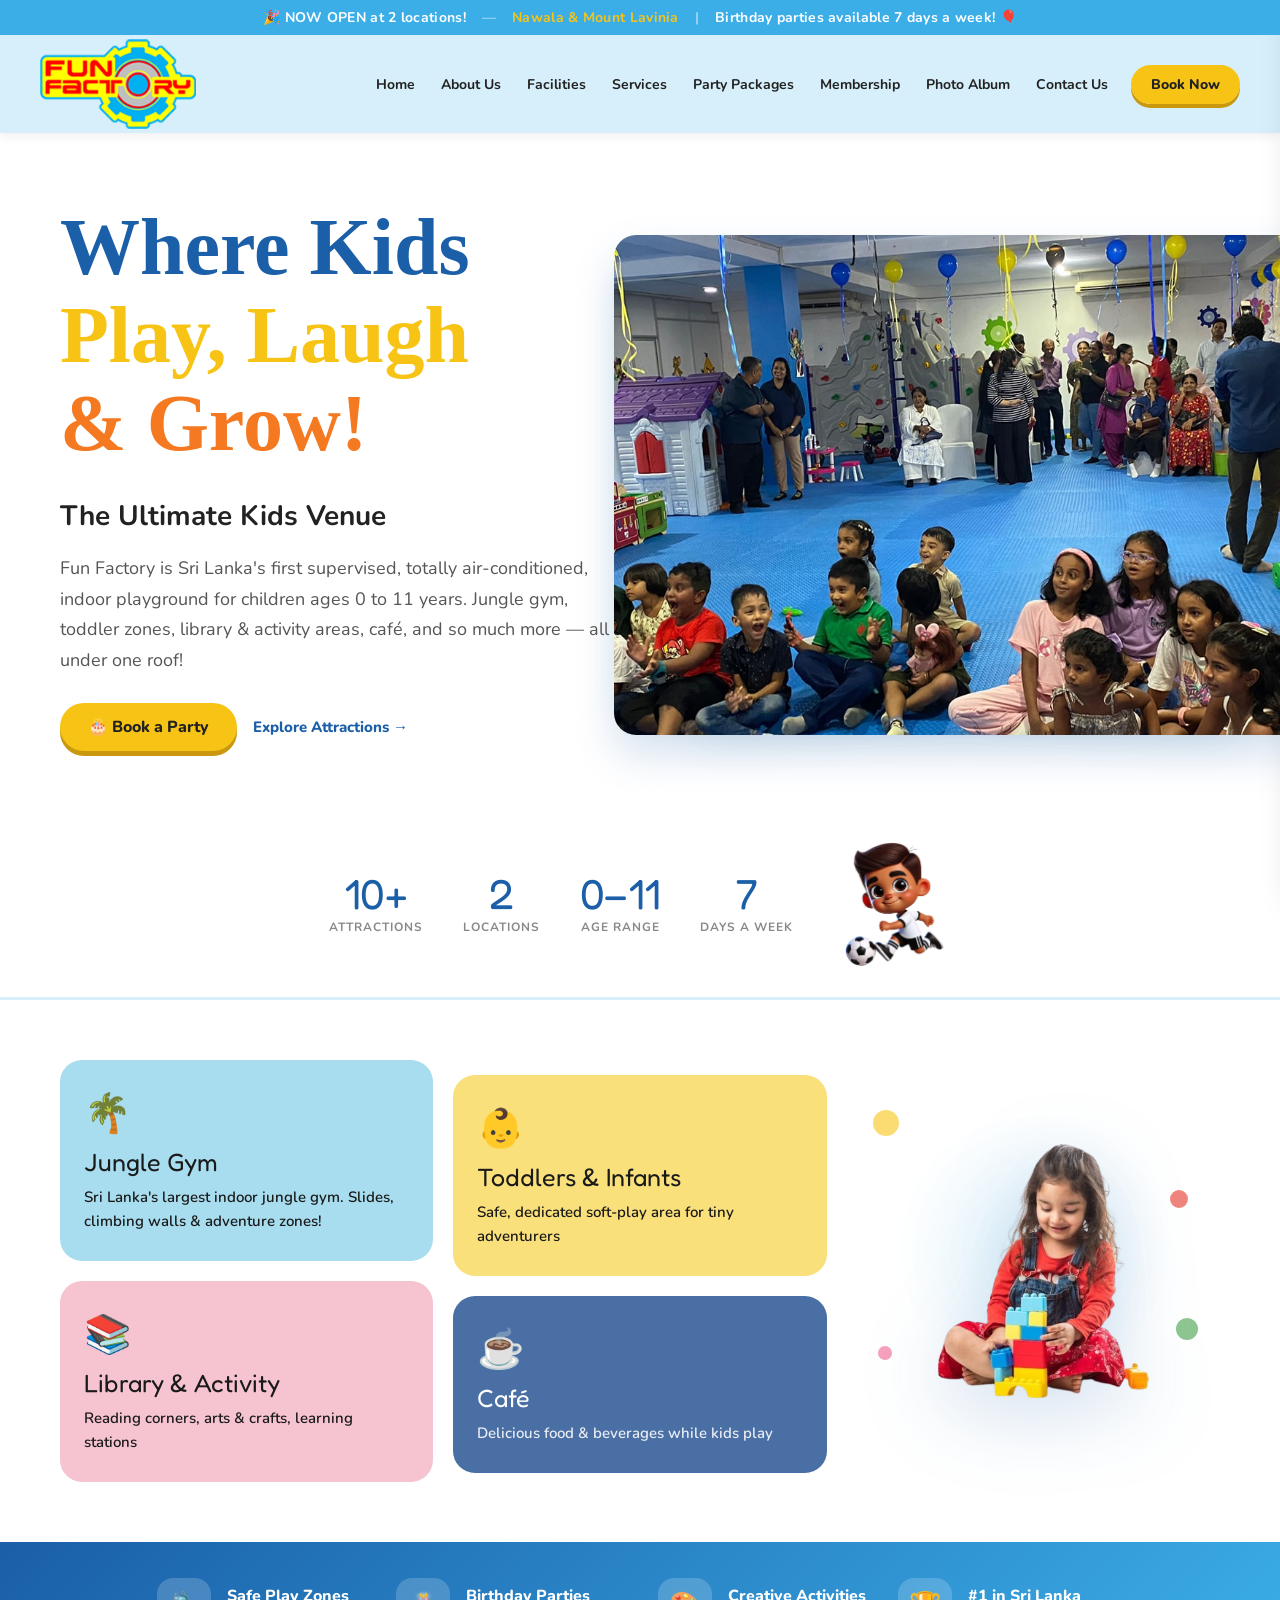
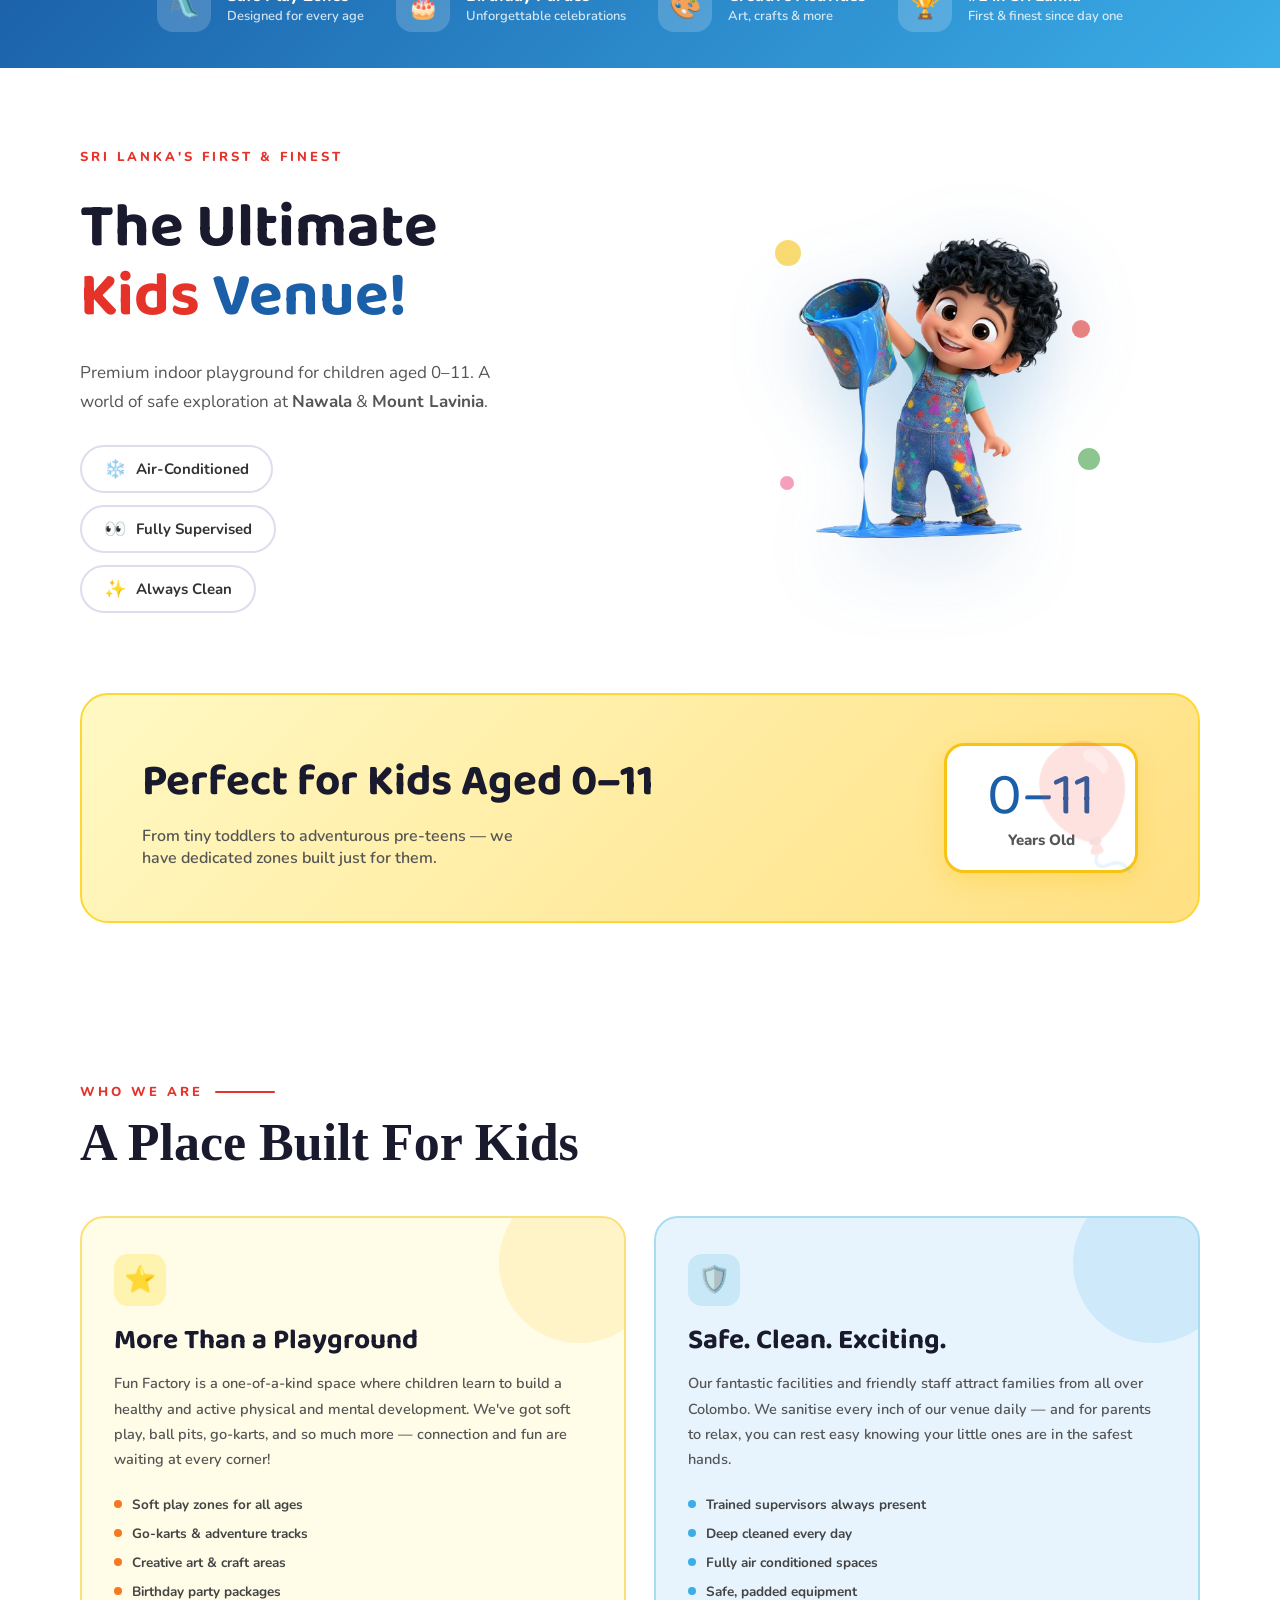
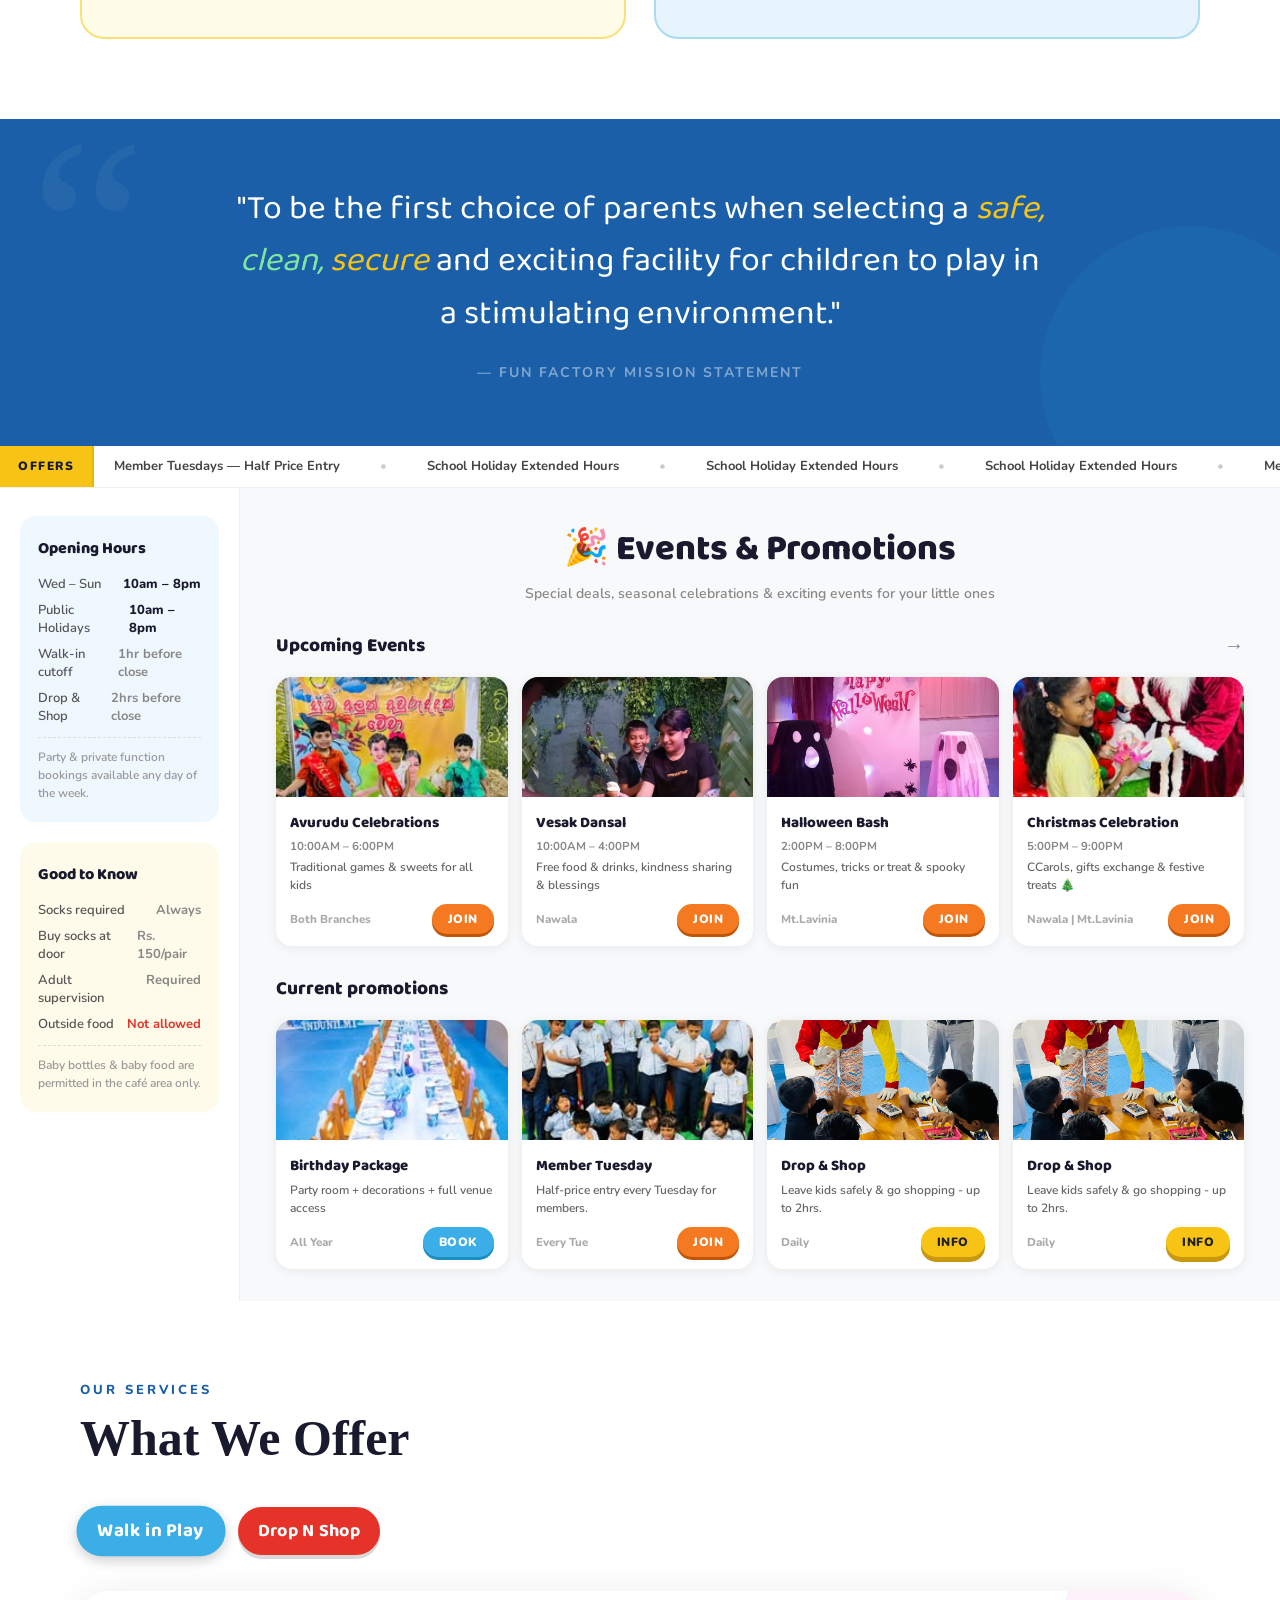
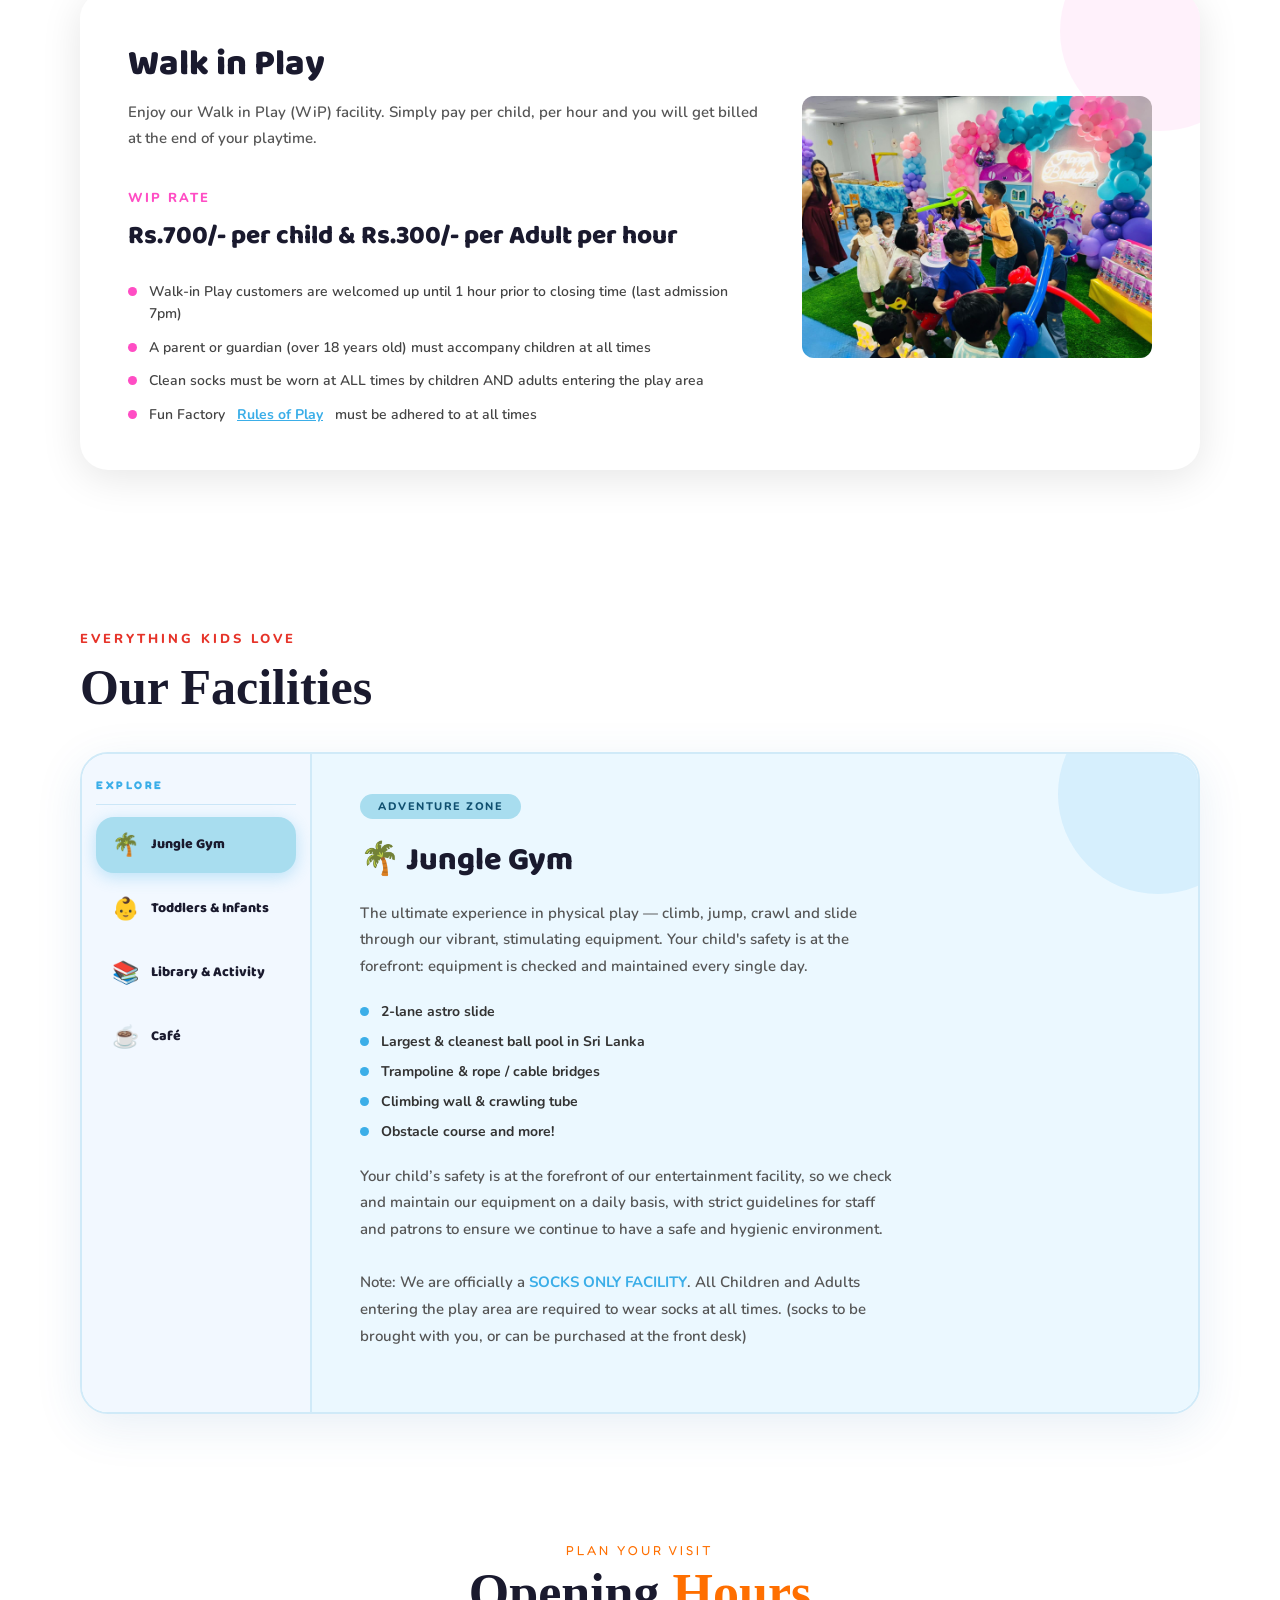
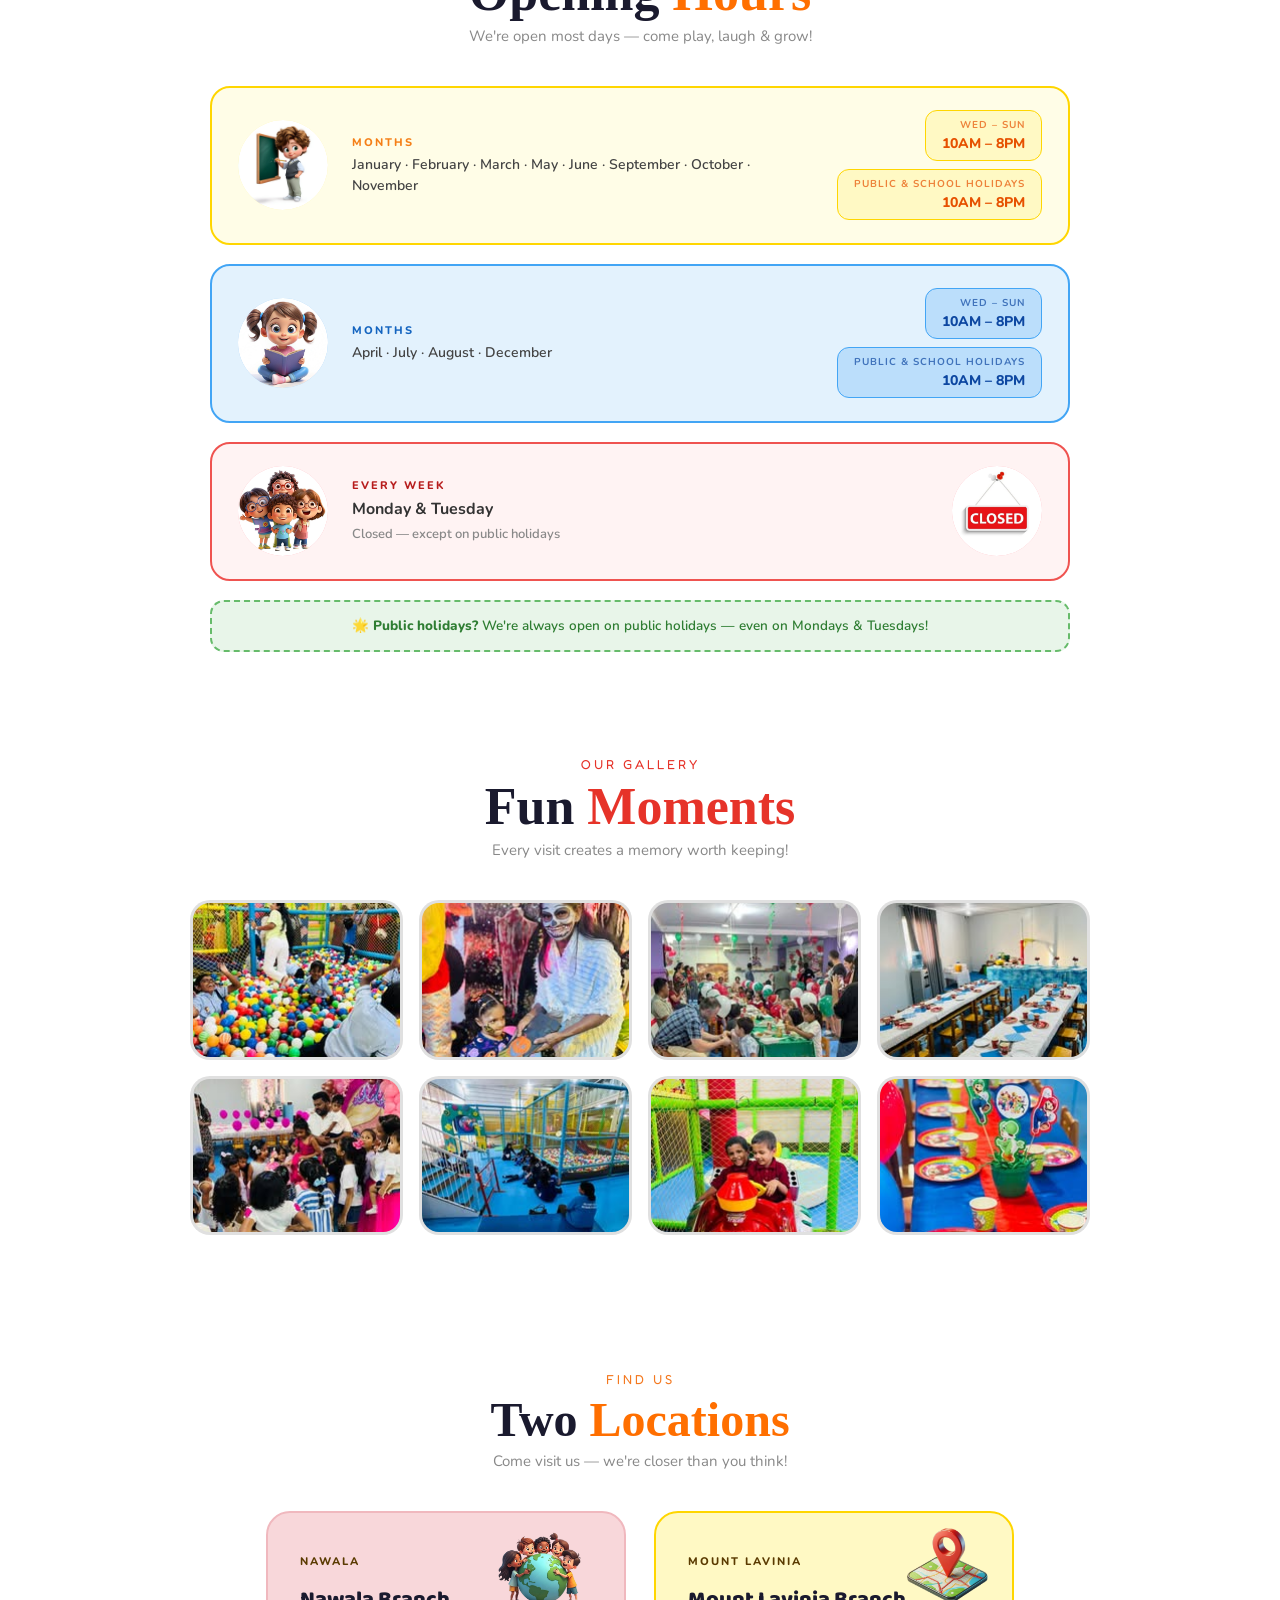
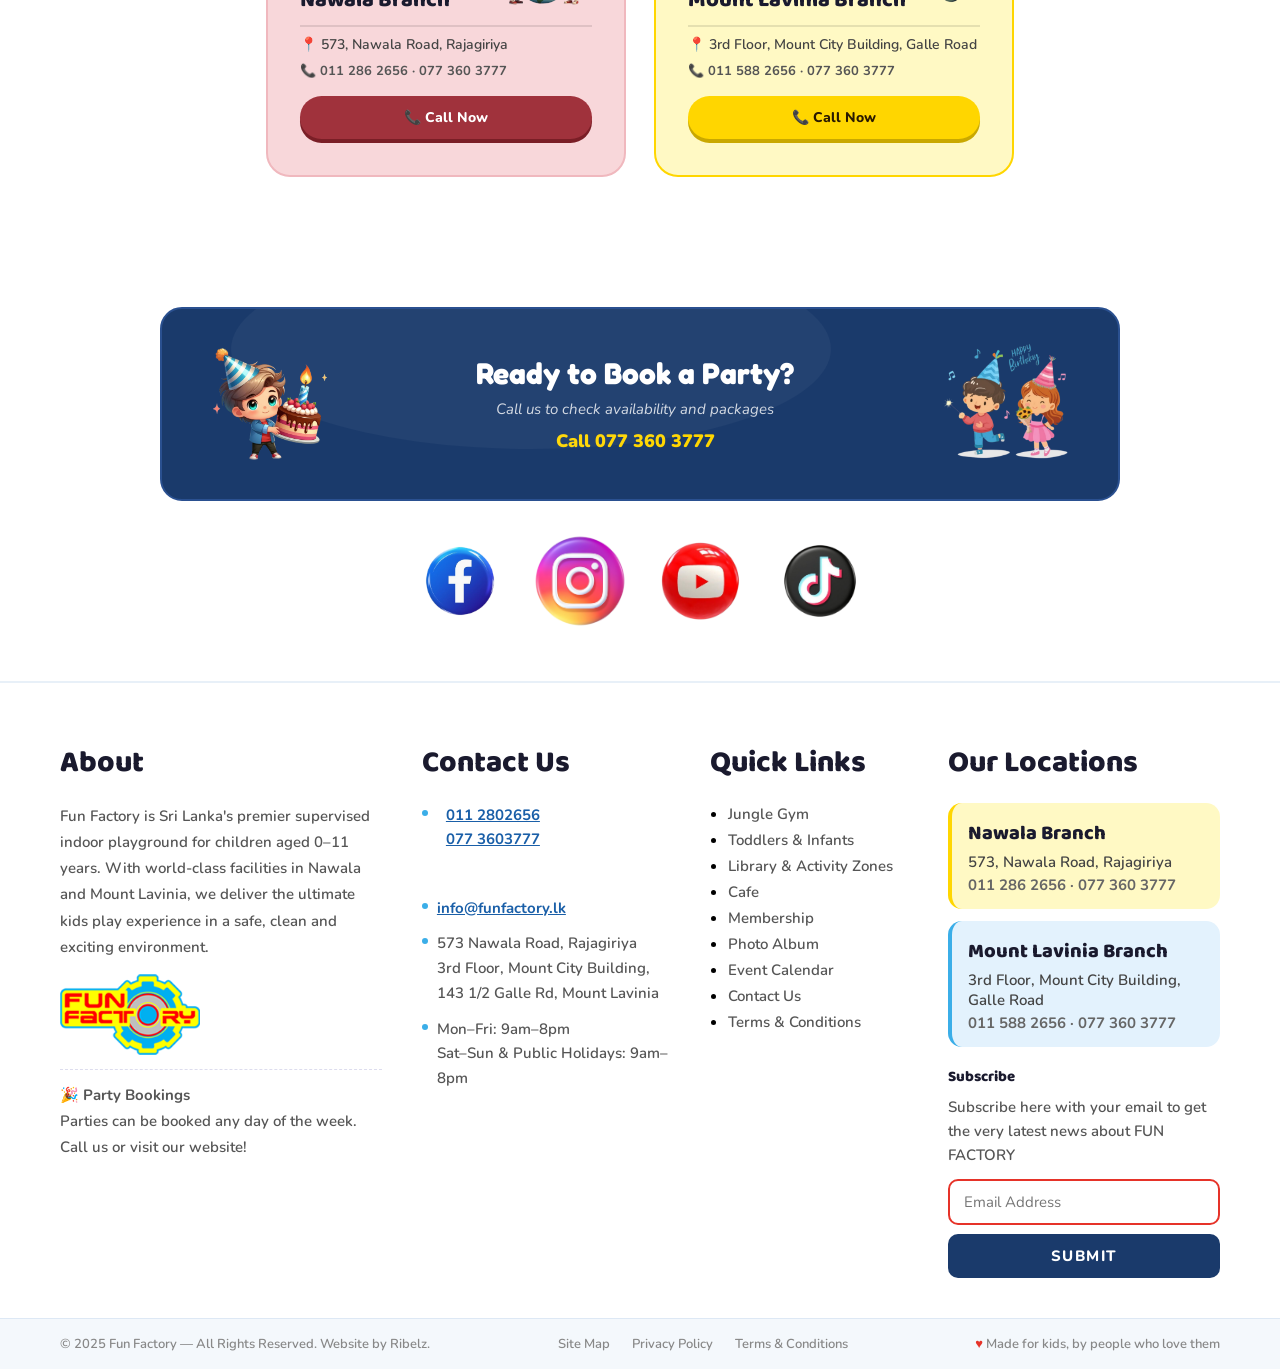
==== index.html @ 74e58751 "slider responsive bug fixed" ====
<!DOCTYPE html>
<html lang="en">
<head>
    <meta charset="UTF-8">
    <meta name="viewport" content="width=device-width, initial-scale=1.0">
    <title>Fun Factory - Where Kids Play, Laugh & Grow!</title>
    <link href="https://fonts.googleapis.com/css2?family=Fredoka+One&family=Nunito:wght@400;600;700;800&display=swap" rel="stylesheet">
    <link href="https://fonts.googleapis.com/css2?family=Cherry+Bomb&display=swap" rel="stylesheet">
    <link href="https://fonts.googleapis.com/css2?family=Baloo+2:wght@700;800&display=swap" rel="stylesheet">
    <style>
        * { margin: 0; padding: 0; box-sizing: border-box; }

        :root {
          --blue: #3BAEE8;
          --yellow: #F7C416;
          --orange: #F47920;
          --red: #E63329;
          --dark-blue: #1A5FA8;
          --light-blue-bg: #D6EFFA;
          --white: #ffffff;
          --text-dark: #222;
          --bubble1: rgba(100,181,246,0.25);
          --bubble2: rgba(252,228,236,0.35);
          --bubble3: rgba(255,241,118,0.25);
          --bubble4: rgba(165,214,167,0.25);
        }

        body {
          font-family: 'Nunito', sans-serif;
          background: var(--white);
          overflow-x: hidden;
        }

        /* ════ BUBBLES BG ════ */
        .bubbles-bg {
          position: fixed; inset: 0;
          pointer-events: none; z-index: 0; overflow: hidden;
        }
        .bubble {
          position: absolute; border-radius: 50%;
          animation: floatBubble linear infinite; opacity: 0;
        }
        .bubble:nth-child(1)  { width:220px;height:220px;top:5%;left:2%;    background:var(--bubble1);animation-duration:18s;animation-delay:0s;   }
        .bubble:nth-child(2)  { width:160px;height:160px;top:15%;right:8%;  background:var(--bubble2);animation-duration:22s;animation-delay:2s;   }
        .bubble:nth-child(3)  { width:280px;height:280px;top:55%;left:70%;  background:var(--bubble3);animation-duration:26s;animation-delay:4s;   }
        .bubble:nth-child(4)  { width:120px;height:120px;top:75%;left:10%;  background:var(--bubble4);animation-duration:20s;animation-delay:1s;   }
        .bubble:nth-child(5)  { width:190px;height:190px;top:40%;right:2%;  background:var(--bubble1);animation-duration:24s;animation-delay:3s;   }
        .bubble:nth-child(6)  { width:100px;height:100px;top:85%;right:25%; background:var(--bubble2);animation-duration:19s;animation-delay:5s;   }
        .bubble:nth-child(7)  { width:240px;height:240px;top:30%;left:38%;  background:var(--bubble3);animation-duration:30s;animation-delay:6s;   }
        .bubble:nth-child(8)  { width:180px;height:180px;top:60%;left:50%;  background:var(--bubble4);animation-duration:23s;animation-delay:2.5s; }
        .bubble:nth-child(9)  { width:130px;height:130px;top:10%;left:45%;  background:var(--bubble2);animation-duration:21s;animation-delay:7s;   }
        .bubble:nth-child(10) { width:200px;height:200px;top:80%;right:5%;  background:var(--bubble1);animation-duration:25s;animation-delay:1.5s; }
        @keyframes floatBubble {
          0%   { opacity:0; transform:translateY(30px) scale(0.9); }
          10%  { opacity:1; }
          90%  { opacity:1; }
          100% { opacity:0; transform:translateY(-40px) scale(1.05); }
        }

        /* ════ TOP BANNER ════ */
        .top-banner {
          background: var(--blue);
          color: white;
          text-align: center;
          padding: 8px 20px;
          font-size: 14px;
          font-weight: 700;
          letter-spacing: 0.3px;
          display: flex;
          align-items: center;
          justify-content: center;
          gap: 16px;
          flex-wrap: wrap;
          position: relative;
          z-index: 200;
        }
        .top-banner span { color: var(--yellow); }
        .top-banner .divider { opacity: 0.5; color: #fff; }

        /* ════ NAVBAR ════ */
        nav {
          background: #D6EFFA;
          display: flex;
          align-items: center;
          justify-content: space-between;
          padding: 4px 40px;
          box-shadow: 0 2px 12px rgba(0,0,0,0.08);
          position: sticky;
          top: 0;
          z-index: 150;
        }
        .logo { flex-shrink: 0; }
        .logo img { height: 90px; width: auto; display: block; }

        .nav-links {
          display: flex;
          align-items: center;
          gap: 4px;
          list-style: none;
        }
        .nav-links a {
          text-decoration: none;
          color: var(--text-dark);
          font-weight: 700;
          font-size: 14px;
          padding: 7px 11px;
          border-radius: 8px;
          transition: all 0.2s;
          white-space: nowrap;
        }
        .nav-links a:hover { background: rgba(26,95,168,0.1); color: var(--dark-blue); }
        .btn-book-nav {
          background: var(--yellow) !important;
          color: var(--text-dark) !important;
          font-weight: 800 !important;
          padding: 10px 20px !important;
          border-radius: 30px !important;
          box-shadow: 0 4px 0 #c9980e;
          margin-left: 8px;
        }
        .btn-book-nav:hover {
          background: #f0b800 !important;
          transform: translateY(2px);
          box-shadow: 0 2px 0 #c9980e !important;
        }

        /* ════ HAMBURGER ════ */
        .hamburger-btn {
          display: none;
          flex-direction: column;
          gap: 5px;
          background: none;
          border: none;
          cursor: pointer;
          padding: 8px;
          border-radius: 10px;
          transition: background 0.2s;
          z-index: 160;
        }
        .hamburger-btn:hover { background: rgba(26,95,168,0.1); }
        .hamburger-btn .bar {
          width: 26px; height: 2.5px;
          background: #1A5FA8;
          border-radius: 2px;
          transition: all 0.3s ease;
          transform-origin: center;
          display: block;
        }
        .hamburger-btn.open .bar:nth-child(1) { transform: rotate(45deg) translate(5.5px, 5.5px); }
        .hamburger-btn.open .bar:nth-child(2) { opacity: 0; transform: scaleX(0); }
        .hamburger-btn.open .bar:nth-child(3) { transform: rotate(-45deg) translate(5.5px, -5.5px); }

        /* ════ MOBILE NAV PANEL ════ */
        .mobile-menu-overlay {
          display: none;
          position: fixed;
          inset: 0;
          background: rgba(0,0,0,0.4);
          z-index: 170;
          backdrop-filter: blur(2px);
          -webkit-backdrop-filter: blur(2px);
        }
        .mobile-menu-overlay.open { display: block; }

        .mobile-nav-panel {
          position: fixed;
          top: 0; right: -300px;
          width: 280px;
          height: 100vh;
          background: #fff;
          z-index: 180;
          transition: right 0.35s cubic-bezier(0.4,0,0.2,1);
          box-shadow: -6px 0 32px rgba(0,0,0,0.18);
          overflow-y: auto;
          display: flex;
          flex-direction: column;
        }
        .mobile-nav-panel.open { right: 0; }

        .mobile-nav-header {
          background: linear-gradient(135deg, #1A5FA8, #3BAEE8);
          padding: 20px 20px 18px;
          display: flex;
          align-items: center;
          justify-content: space-between;
        }
        .mobile-nav-logo {
          font-family: 'Fredoka One', cursive;
          font-size: 22px;
          color: #fff;
          display: flex;
          align-items: center;
          gap: 8px;
        }
        .mobile-nav-logo span { color: var(--yellow); }
        .mobile-nav-close {
          background: rgba(255,255,255,0.2);
          border: none;
          color: #fff;
          width: 32px; height: 32px;
          border-radius: 50%;
          font-size: 18px;
          cursor: pointer;
          display: flex; align-items: center; justify-content: center;
          transition: background 0.2s;
          line-height: 1;
        }
        .mobile-nav-close:hover { background: rgba(255,255,255,0.35); }

        .mobile-nav-links { list-style: none; padding: 10px 0; flex: 1; }
        .mobile-nav-links li a {
          display: flex;
          align-items: center;
          gap: 14px;
          padding: 14px 22px;
          font-family: 'Nunito', sans-serif;
          font-weight: 700;
          font-size: 15.5px;
          color: #222;
          text-decoration: none;
          border-left: 3px solid transparent;
          transition: all 0.18s;
        }
        .mobile-nav-links li a:hover {
          background: #EEF7FF;
          border-left-color: #1A5FA8;
          color: #1A5FA8;
        }
        .mobile-nav-links .nav-icon {
          font-size: 18px;
          width: 26px;
          text-align: center;
          flex-shrink: 0;
        }
        .mobile-nav-divider { height: 1px; background: #eef; margin: 6px 22px; }
        .mobile-book-btn {
          margin: 14px 18px 20px;
          display: block;
          background: var(--yellow);
          color: #222;
          font-family: 'Nunito', sans-serif;
          font-weight: 800;
          font-size: 16px;
          padding: 14px;
          border-radius: 30px;
          text-align: center;
          text-decoration: none;
          box-shadow: 0 4px 0 #c9980e;
          transition: all 0.15s;
        }
        .mobile-book-btn:hover { transform: translateY(2px); box-shadow: 0 2px 0 #c9980e; }

        /* ════ HERO 1 ════ */
        .hero {
          min-height: 560px;
          display: grid;
          grid-template-columns: 1fr 1fr;
          align-items: center;
          padding: 60px 60px;
          gap: 40px;
          position: relative;
          overflow: hidden;
          z-index: 5;
        }
        .hero::before {
          content: '';
          position: absolute;
          width: 320px; height: 320px;
          border-radius: 50%;
          background: rgba(255,255,255,0.35);
          top: -80px; left: -80px;
          pointer-events: none;
        }
        .bubble-extra {
          position: absolute; border-radius: 50%;
          background: rgba(255,255,255,0.2); pointer-events: none;
        }
        .hero-content { position: relative; z-index: 2; }

        .hero-title-1 {
          font-family: 'Cherry Bomb', cursive;
          font-size: 80px;
          line-height: 1.1;
          margin-top: 10px;
          margin-bottom: 30px;

        }
        .hero-title-1 .line1 { color: var(--dark-blue); }
        .hero-title-1 .line2 { color: var(--yellow); }
        .hero-title-1 .line3 { color: var(--orange); }

        .hero-subtitle {
          font-size: clamp(18px, 2.5vw, 28px);
          color: var(--text-dark);
          margin-bottom: 18px;
          font-weight: 700;
        }
        .hero-desc-1 {
          font-size: clamp(15px, 1.5vw, 18px);
          color: #555;
          line-height: 1.7;
          margin-bottom: 28px;
        }
        .hero-buttons {
          display: flex;
          gap: 16px;
          align-items: center;
          flex-wrap: wrap;
        }
        .btn-yellow {
          background: var(--yellow);
          color: var(--text-dark);
          font-family: 'Nunito', sans-serif;
          font-weight: 800;
          font-size: 16px;
          padding: 13px 28px;
          border-radius: 30px;
          border: none;
          cursor: pointer;
          box-shadow: 0 5px 0 #c9980e;
          transition: all 0.15s;
          text-decoration: none;
          display: inline-flex;
          align-items: center;
          gap: 8px;
        }
        .btn-yellow:hover { transform: translateY(3px); box-shadow: 0 2px 0 #c9980e; }

        .btn-outline-blue {
          color: var(--dark-blue);
          font-weight: 800;
          font-size: 15px;
          text-decoration: none;
          display: inline-flex;
          align-items: center;
          gap: 6px;
          transition: gap 0.2s;
        }
        .btn-outline-blue:hover { gap: 10px; }

        /* ════ STAGGER IMAGES ════ */
        .img-stagger-wrap {
          position: relative;
          width: 100%;
          max-width: 480px;
          height: 380px;
          animation: float 4s ease-in-out infinite;
          margin: 0 auto;
        }
        @keyframes float {
          0%, 100% { transform: translateY(0px); }
          50%       { transform: translateY(-10px); }
        }
        .img-stagger-wrap img {
          position: absolute;
          object-fit: cover;
          border-radius: 18px;
          box-shadow: 0 10px 32px rgba(0,0,0,0.18);
          transition: transform 0.3s;
        }
        .img-stagger-wrap img:hover { transform: scale(1.03); z-index: 10 !important; }
        .img-s1 { width: 80%; height: 80%; top: -10%;    left: 18%; z-index: 3; }
        .img-s2 { width: 60%; height: 50%; bottom: -24%; left: 0;   z-index: 2; }
        .img-s3 { width: 50%; height: 50%; bottom: -24%; right: -16%; z-index: 1; }

        /* ════ STATS BAR ════ */

.stats-bar {
  display: flex;
  justify-content: center;
  align-items: center;
  gap: 40px;
  padding: 28px 40px;
  border-bottom: 3px solid var(--light-blue-bg);
  flex-wrap: wrap;
  position: relative;
  z-index: 5;
}
.stat { text-align: center; }
.stat-number {
  font-family: 'Fredoka One', cursive;
  font-size: clamp(28px, 4vw, 42px);
  color: var(--dark-blue);
  line-height: 1;
}
.stat-label {
  font-size: 12px; font-weight: 700;
  color: #888; text-transform: uppercase;
  letter-spacing: 1px; margin-top: 4px;
}
.stats-bar .img-ss {
  height: 130px;
  width: auto;
  object-fit: contain;
  position: static;
  border-radius: 0;
  box-shadow: none;
  transition: transform 0.3s;
  animation: mascotFloat 4s ease-in-out infinite;
}
.stats-bar .img-s1:hover { transform: scale(1.08); }

@media (max-width: 768px) {
  .stats-bar { gap: 20px; padding: 20px 16px; }
  .stat-number { font-size: 28px; }
  .stat-label { font-size: 11px; }
  .stats-bar .img-s1 { height: 55px; }
}

        /* ════ SECTION ════ */
        .section {
          padding: 60px;
          position: relative;
          z-index: 5;
        }

        /* ════ FACILITIES GRID ════ */
        .facilities-grid {
          display: grid;
          grid-template-columns: 1fr 1fr 1fr;
          gap: 20px;
          align-items: start;
        }
        .fac-col { display: flex; flex-direction: column; gap: 20px; }
        .fac-card {
          border-radius: 22px;
          padding: 28px 24px;
          min-height: 170px;
        }
        .fac-card .fac-icon { font-size: 38px; margin-bottom: 8px; }
        .fac-card .fac-title {
          font-family: 'Fredoka One', cursive;
          font-size: 25px;
          margin-bottom: 8px;
        }
        .fac-card .fac-desc { font-size: 15px; font-weight: 600; line-height: 1.6; }
        .fac-blue   { background: #A8DDEF; color: #1a1a1a; }
        .fac-pink   { background: #F5C4D0; color: #1a1a1a; }
        .fac-yellow { background: #FAE07A; color: #1a1a1a; margin-top:15px; }
        .fac-navy   { background: #4A6FA5; color: #fff; }
        .fac-navy .fac-desc { color: rgba(255,255,255,0.88); }

        .mascot-col {
          display: flex;
          align-items: center;
          justify-content: center;
        }
        .mascot-wrap {
          position: relative;
          width: 340px; height: 380px;
          display: flex; align-items: center; justify-content: center;
        }
        .mascot-glow {
          position: absolute;
          width: 280px; height: 280px;
          border-radius: 50%;
          background: radial-gradient(circle, rgba(59,174,232,0.15) 0%, rgba(59,174,232,0) 70%);
          animation: pulse 3s ease-in-out infinite;
        }
        @keyframes pulse { 0%,100%{transform:scale(1);} 50%{transform:scale(1.08);} }
        .mascot-img {
          position: relative; z-index: 2;
          width: 100%; height: 100%;
          object-fit: contain;
          filter: drop-shadow(0 20px 40px rgba(26,95,168,0.2));
          animation: mascotFloat 4s ease-in-out infinite;
        }
        @keyframes mascotFloat { 0%,100%{transform:translateY(0px);} 50%{transform:translateY(-14px);} }
        .splash {
          position: absolute; border-radius: 50%; opacity: 0.6;
          animation: splashPop 0.5s ease both;
        }
        .s1 { width:26px;height:26px;background:var(--yellow); top:50px;  left:10px;  animation-delay:0.8s; }
        .s2 { width:18px;height:18px;background:var(--red);    top:130px; right:15px; animation-delay:1.1s; }
        .s3 { width:22px;height:22px;background:#43a047;       bottom:100px;right:5px; animation-delay:1.4s; }
        .s4 { width:14px;height:14px;background:#f06292;       bottom:80px; left:15px; animation-delay:1.7s; }
        @keyframes splashPop {
          0%{transform:scale(0);opacity:0;}
          70%{transform:scale(1.3);opacity:0.65;}
          100%{transform:scale(1);opacity:0.6;}
        }

        /* ════ FEATURES STRIP ════ */
        .features-strip {
          position: relative; z-index: 5;
          background: linear-gradient(135deg, var(--dark-blue) 0%, var(--blue) 100%);
          padding: 36px 60px;
          display: flex;
          gap: 32px;
          justify-content: center;
          flex-wrap: wrap;
        }
        .feature-item { display: flex; align-items: center; gap: 16px; color: #fff; }
        .feature-icon-wrap {
          width: 54px; height: 54px;
          background: rgba(255,255,255,0.18);
          border-radius: 16px;
          display: flex; align-items: center; justify-content: center;
          font-size: 26px; flex-shrink: 0;
          transition: transform 0.3s;
        }
        .feature-item:hover .feature-icon-wrap { transform: rotate(10deg) scale(1.1); }
        .feature-text h4 { font-size: 16px; font-weight: 800; }
        .feature-text p  { font-size: 13px; opacity: 0.8; font-weight: 600; }

        /* ════ HERO 2 ════ */
        .hero2 {
          position: relative; z-index: 5;
          display: grid;
          grid-template-columns: 1fr 1fr;
          align-items: center;
          gap: 60px;
          padding: 80px 80px;
          background: rgba(255,255,255,0.6);
        }
        .hero2-left { display: flex; flex-direction: column; gap: 28px; }
        .eyebrow {
          font-size: 13px; font-weight: 800;
          letter-spacing: 3px; text-transform: uppercase;
          color: var(--red);
        }
        .hero2-title {
          font-family: 'Baloo 2', cursive;
          font-size: clamp(36px, 5vw, 62px);
          line-height: 1.1; color: #1a1a2e;
        }
        .hero2-title .accent-kids { color: var(--red); }
        .hero2-title .accent-blue { color: var(--dark-blue); }
        .hero2-desc { font-size: 17px; color: #555; line-height: 1.7; max-width: 420px; }

        .badges { display: flex; flex-direction: column; gap: 12px; }
        .badge {
          display: inline-flex; align-items: center; gap: 10px;
          border: 2px solid #dde; border-radius: 50px;
          padding: 10px 22px; font-size: 15px; font-weight: 700;
          color: #333; width: fit-content;
          background: rgba(255,255,255,0.8);
          transition: 0.3s; cursor: default;
        }
        .badge:hover { transform: translateX(6px); border-color: var(--blue); box-shadow: 0 4px 18px rgba(59,174,232,0.18); }
        .badge-icon { font-size: 18px; }

        .hero2-right {
          display: flex; justify-content: center; align-items: center;
        }

        /* ════ LOCATIONS ════ */
        .locations {
          position: relative; z-index: 5;
          padding: 80px;
          text-align: center;

        }
        .section-label {
          font-size: 13px; font-weight: 800;
          letter-spacing: 3px; text-transform: uppercase;
          color: var(--red); margin-bottom: 12px;
        }
        .section-title {
          font-family: 'Baloo 2', cursive;
          font-size: clamp(28px, 4vw, 48px);
          color: #1a1a2e; margin-bottom: 48px;
        }
        .location-cards {
          display: flex; gap: 28px;
          justify-content: center; flex-wrap: wrap;
        }
        .location-card {
          background: #fff; border: 2px solid #eef;
          border-radius: 24px; padding: 36px 32px;
          width: 260px; transition: 0.3s; cursor: pointer;
        }
        .location-card:hover {
          transform: translateY(-8px);
          box-shadow: 0 20px 48px rgba(26,95,168,0.15);
          border-color: var(--blue);
        }
        .loc-icon   { font-size: 36px; margin-bottom: 14px; }
        .loc-name   { font-family: 'Baloo 2', cursive; font-size: 22px; color: #1a1a2e; margin-bottom: 8px; }
        .loc-detail { font-size: 14px; color: #888; font-weight: 600; line-height: 1.6; }

        /* ════ AGE BANNER ════ */
        .age-banner {
          position: relative; z-index: 5;
          margin: 0 80px 80px;
          background: linear-gradient(135deg, #fff9c4, #ffe082);
          border-radius: 28px; padding: 48px 60px;
          display: flex; align-items: center;
          justify-content: space-between;
          gap: 32px; flex-wrap: wrap;
          border: 2px solid #fdd835; overflow: hidden;
        }
        .age-banner::before {
          content: '🎈'; font-size: 120px;
          position: absolute; right: 40px; top: 50%;
          transform: translateY(-50%); opacity: 0.15;
          pointer-events: none;
        }
        .age-left h2 {
          font-family: 'Baloo 2', cursive;
          font-size: clamp(24px, 4vw, 44px);
          color: #1a1a2e; margin-bottom: 8px;
        }
        .age-left p { font-size: 16px; color: #555; font-weight: 600; max-width: 380px; }
        .age-badge {
          background: #fff; border: 3px solid var(--yellow);
          border-radius: 20px; padding: 20px 40px;
          text-align: center; box-shadow: 0 8px 24px rgba(247,196,22,0.3);
        }
        .age-badge .num {
          font-family: 'Baloo 2', cursive; font-size: 60px;
          line-height: 1; color: var(--dark-blue);
        }
        .age-badge .label { font-size: 15px; font-weight: 800; color: #555; margin-top: 4px; }

        /* ════ FOOTER ════ */
        .footer-bottom {
          background: #0e3d6e; color: rgba(255,255,255,0.5);
          text-align: center; padding: 14px;
          font-size: 13px; font-weight: 600;
          position: relative; z-index: 5;
        }

        /* ════════════════════════════════
           RESPONSIVE — TABLET (≤1024px)
        ════════════════════════════════ */
        @media (max-width: 1024px) {
          nav { padding: 4px 24px; }
          .logo img { height: 70px; }
          .nav-links gap { gap: 2px; }
          .nav-links a { font-size: 13px; padding: 6px 8px; }
          .hero { padding: 50px 40px; }
          .hero2 { padding: 60px 40px; gap: 40px; }
          .locations { padding: 60px 40px; }
          .age-banner { margin: 0 40px 60px; }
          .section { padding: 50px 40px; }
          .mascot-wrap { width: 280px; height: 320px; }
        }

        /* ════════════════════════════════
           RESPONSIVE — MOBILE (≤768px)
        ════════════════════════════════ */
        @media (max-width: 768px) {

          /* Navbar */
          nav { padding: 6px 18px; }
          .logo img { height: 60px; }
          .nav-links { display: none !important; }
          .hamburger-btn { display: flex !important; }

          /* Top banner */
          .top-banner { font-size: 12px; gap: 8px; padding: 8px 14px; }

          /* Hero 1 */
          .hero {
            grid-template-columns: 1fr;
            padding: 36px 20px 28px;
            gap: 32px;
            min-height: auto;
          }
          .hero-title-1 { font-size: clamp(44px, 13vw, 64px); margin-bottom: 12px; }
          .hero-subtitle { font-size: 20px; }
          .hero-desc-1 { font-size: 15px; }
          .bubble-extra { display: none; }

          /* Stagger images — mobile: simple stack */
          .img-stagger-wrap {
            height: 260px;
            max-width: 100%;
          }
          .img-s1 { width: 62%; height: 56%; top: 0;    left: 16%; }
          .img-s2 { width: 56%; height: 50%; bottom: 0; left: 0;   }
          .img-s3 { width: 48%; height: 44%; bottom: 4%; right: 0; }

          /* Stats bar */
          .stats-bar { gap: 20px; padding: 20px 16px; }
          .stat-number { font-size: 28px; }
          .stat-label { font-size: 11px; }

          /* Facilities */
          .section { padding: 36px 18px; }
          .facilities-grid { grid-template-columns: 1fr 1fr; }
          .mascot-col { display: none; }
          .fac-card { min-height: 140px; padding: 20px 18px; }
          .fac-card .fac-icon { font-size: 30px; }
          .fac-card .fac-title { font-size: 17px; }
          .fac-card .fac-desc { font-size: 12.5px; }

          /* Features strip */
          .features-strip { padding: 28px 18px; gap: 20px; }
          .feature-text h4 { font-size: 14px; }
          .feature-text p  { font-size: 12px; }
          .feature-icon-wrap { width: 44px; height: 44px; font-size: 22px; }

          /* Hero 2 */
          .hero2 {
            grid-template-columns: 1fr;
            padding: 44px 20px;
            gap: 32px;
          }
          .hero2-right { order: -1; }
          .mascot-wrap { width: 220px; height: 240px; }
          .hero2-desc { font-size: 15px; }

          /* Locations */
          .locations { padding: 50px 18px; }
          .location-cards { gap: 16px; }
          .location-card { width: 100%; max-width: 300px; padding: 24px 20px; }

          /* Age banner */
          .age-banner {
            margin: 0 18px 50px;
            padding: 28px 22px;
            flex-direction: column;
            text-align: center;
          }
          .age-banner::before { font-size: 80px; opacity: 0.1; }
          .age-badge { padding: 16px 30px; }
          .age-badge .num { font-size: 44px; }
          .age-left p { max-width: 100%; }
        }

        /* ════ EXTRA SMALL (≤400px) ════ */
        @media (max-width: 400px) {
          .hero-title-1 { font-size: 40px; }
          .facilities-grid { grid-template-columns: 1fr; }
          .location-card { width: 100%; }
          .hero-buttons { flex-direction: column; align-items: flex-start; }
        }
        /* ════ WHO WE ARE ════ */
        .who-we-are {
          position: relative; z-index: 5;
          padding: 80px;

        }
        .wwa-eyebrow {
          display: flex; align-items: center; gap: 12px;
          font-size: 13px; font-weight: 800;
          letter-spacing: 3px; text-transform: uppercase;
          color: var(--red); margin-bottom: 12px;
        }
        .wwa-eyebrow::after {
          content: '';
          display: inline-block;
          width: 60px; height: 2px;
          background: var(--red); border-radius: 2px;
        }
        .wwa-heading {
          font-family: 'Cherry Bomb', cursive;
          font-size: clamp(30px, 4.5vw, 52px);
          color: #1a1a2e; margin-bottom: 44px;
        }
        .wwa-cards {
          display: grid;
          grid-template-columns: 1fr 1fr;
          gap: 28px;
          margin-bottom: 0;
        }
        .wwa-card {
          border-radius: 24px;
          padding: 36px 32px;
          border: 2.5px solid;
          position: relative; overflow: hidden;
          transition: transform 0.3s, box-shadow 0.3s;
        }
        .wwa-card:hover {
          transform: translateY(-6px);
          box-shadow: 0 18px 48px rgba(0,0,0,0.13);
        }
        .wwa-card::before {
          content: '';
          position: absolute;
          width: 160px; height: 160px;
          border-radius: 50%;
          right: -35px; top: -35px;
          opacity: 0.15;
        }
        .wwa-card-yellow {
          background: #FFFDE7;
          border-color: #FAE07A;
        }
        .wwa-card-yellow::before { background: var(--yellow); }
        .wwa-card-blue {
          background: #E8F4FD;
          border-color: #A8DDEF;
        }
        .wwa-card-blue::before { background: var(--blue); }
        .wwa-card-icon {
          width: 52px; height: 52px;
          border-radius: 14px;
          display: flex; align-items: center; justify-content: center;
          font-size: 26px; margin-bottom: 18px;
          position: relative; z-index: 1;
        }
        .icon-yellow { background: #FFF3B0; }
        .icon-blue   { background: #C8E8F8; }
        .wwa-card-title {
          font-family: 'Baloo 2', cursive;
          font-size: clamp(22px, 2.5vw, 28px);
          color: #1a1a2e; margin-bottom: 14px; line-height: 1.2;
          position: relative; z-index: 1;
        }
        .wwa-card-desc {
          font-size: 14.5px; color: #555;
          line-height: 1.75; font-weight: 600;
          margin-bottom: 22px;
          position: relative; z-index: 1;
        }
        .wwa-list {
          list-style: none; padding: 0; margin: 0;
          display: flex; flex-direction: column; gap: 10px;
          position: relative; z-index: 1;
        }
        .wwa-list li {
          display: flex; align-items: center; gap: 10px;
          font-size: 13.5px; font-weight: 700; color: #444;
        }
        .wwa-list li::before {
          content: '';
          width: 8px; height: 8px;
          border-radius: 50%;
          flex-shrink: 0;
        }
        .wwa-card-yellow .wwa-list li::before { background: var(--orange); }
        .wwa-card-blue   .wwa-list li::before { background: var(--blue); }

        /* Mission Statement Banner */
        .mission-banner {
          position: relative; z-index: 5;
          background: var(--dark-blue);
          padding: 64px 80px;
          text-align: center;
          overflow: hidden;
        }
        .mission-banner::before {
          content: '\201C';
          position: absolute; top: -20px; left: 30px;
          font-family: 'Cherry Bomb', cursive;
          font-size: 260px; line-height: 1;
          color: rgba(255,255,255,0.05);
          pointer-events: none;
        }
        .mission-banner::after {
          content: '';
          position: absolute;
          width: 300px; height: 300px;
          border-radius: 50%;
          background: rgba(59,174,232,0.08);
          bottom: -80px; right: -60px;
          pointer-events: none;
        }
        .mission-quote {
          font-family: 'Baloo 2', cursive;
          font-size: clamp(20px, 3vw, 34px);
          color: #fff; line-height: 1.55;
          max-width: 820px; margin: 0 auto 22px;
          position: relative; z-index: 1;
        }
        .mission-quote .hl-safe   { color: var(--yellow); font-style: italic; }
        .mission-quote .hl-clean  { color: #7FE6A0; font-style: italic; }
        .mission-quote .hl-secure { color: var(--yellow); font-style: italic; }
        .mission-attr {
          font-size: 14px; font-weight: 700;
          color: rgba(255,255,255,0.45);
          letter-spacing: 2px; text-transform: uppercase;
          position: relative; z-index: 1;
        }

        /* ════ AGE BANNER ════ */
        .age-banner {
          position: relative; z-index: 5;
          margin: 0 80px 80px;
          background: linear-gradient(135deg, #fff9c4, #ffe082);
          border-radius: 28px; padding: 48px 60px;
          display: flex; align-items: center;
          justify-content: space-between;
          gap: 32px; flex-wrap: wrap;
          border: 2px solid #fdd835; overflow: hidden;
        }
        .age-banner::before {
          content: '🎈'; font-size: 120px;
          position: absolute; right: 40px; top: 50%;
          transform: translateY(-50%); opacity: 0.15;
          pointer-events: none;
        }
        .age-left h2 {
          font-family: 'Baloo 2', cursive;
          font-size: clamp(24px, 4vw, 44px);
          color: #1a1a2e; margin-bottom: 8px;
        }
        .age-left p { font-size: 16px; color: #555; font-weight: 600; max-width: 380px; }
        .age-badge {
          background: #fff; border: 3px solid var(--yellow);
          border-radius: 20px; padding: 20px 40px;
          text-align: center; box-shadow: 0 8px 24px rgba(247,196,22,0.3);
        }
        .age-badge .num {
          font-family: 'Baloo 2', cursive; font-size: 60px;
          line-height: 1; color: var(--dark-blue);
        }
        .age-badge .label { font-size: 15px; font-weight: 800; color: #555; margin-top: 4px; }

        .footer-bottom {
          background: #0e3d6e; color: rgba(255,255,255,0.5);
          text-align: center; padding: 14px;
          font-size: 13px; font-weight: 600;
          position: relative; z-index: 5;
        }

        @media (max-width: 1024px) {
          nav { padding: 4px 24px; }
          .logo img { height: 70px; }
          .nav-links a { font-size: 13px; padding: 6px 8px; }
          .hero { padding: 50px 40px; }
          .hero2 { padding: 60px 40px; gap: 40px; }
          .locations { padding: 60px 40px; }
          .age-banner { margin: 0 40px 60px; }
          .section { padding: 50px 40px; }
          .mascot-wrap { width: 280px; height: 320px; }
          .who-we-are { padding: 60px 40px; }
          .mission-banner { padding: 50px 40px; }
        }

        @media (max-width: 768px) {
          nav { padding: 6px 18px; }
          .logo img { height: 60px; }
          .nav-links { display: none !important; }
          .hamburger-btn { display: flex !important; }
          .top-banner { font-size: 12px; gap: 8px; padding: 8px 14px; }
          .hero {
            grid-template-columns: 1fr;
            padding: 36px 20px 28px;
            gap: 32px;
            min-height: auto;
          }
          .hero-title-1 { font-size: clamp(44px, 13vw, 64px); margin-bottom: 12px; }
          .hero-subtitle { font-size: 20px; }
          .hero-desc-1 { font-size: 15px; }
          .bubble-extra { display: none; }
          .img-stagger-wrap {
            height: 260px;
            max-width: 100%;
          }
          .img-s1 { width: 62%; height: 56%; top: 0;    left: 16%; }
          .img-s2 { width: 56%; height: 50%; bottom: 0; left: 0;   }
          .img-s3 { width: 48%; height: 44%; bottom: 4%; right: 0; }
          .stats-bar { gap: 20px; padding: 20px 16px; }
          .stat-number { font-size: 28px; }
          .stat-label { font-size: 11px; }
          .section { padding: 36px 18px; }
          .facilities-grid { grid-template-columns: 1fr 1fr; }
          .mascot-col { display: none; }
          .fac-card { min-height: 140px; padding: 20px 18px; }
          .fac-card .fac-icon { font-size: 30px; }
          .fac-card .fac-title { font-size: 17px; }
          .fac-card .fac-desc { font-size: 12.5px; }
          .features-strip { padding: 28px 18px; gap: 20px; }
          .feature-text h4 { font-size: 14px; }
          .feature-text p  { font-size: 12px; }
          .feature-icon-wrap { width: 44px; height: 44px; font-size: 22px; }
          .hero2 {
            grid-template-columns: 1fr;
            padding: 44px 20px;
            gap: 32px;
          }
          .hero2-right { order: -1; }
          .mascot-wrap { width: 220px; height: 240px; }
          .hero2-desc { font-size: 15px; }
          .locations { padding: 50px 18px; }
          .location-cards { gap: 16px; }
          .location-card { width: 100%; max-width: 300px; padding: 24px 20px; }

          /* Who We Are mobile */
          .who-we-are { padding: 44px 18px; }
          .wwa-cards {
            grid-template-columns: 1fr;
            gap: 20px;
          }
          .wwa-card { padding: 28px 22px; }
          .wwa-card-title { font-size: 22px; }
          .wwa-card-desc { font-size: 14px; }
          .mission-banner { padding: 44px 20px; }
          .mission-banner::before { font-size: 160px; }
          .mission-quote { font-size: clamp(18px, 5vw, 26px); }

          .age-banner {
            margin: 0 18px 50px;
            padding: 28px 22px;
            flex-direction: column;
            text-align: center;
          }
          .age-banner::before { font-size: 80px; opacity: 0.1; }
          .age-badge { padding: 16px 30px; }
          .age-badge .num { font-size: 44px; }
          .age-left p { max-width: 100%; }
        }

        @media (max-width: 400px) {
          .hero-title-1 { font-size: 40px; }
          .facilities-grid { grid-template-columns: 1fr; }
          .location-card { width: 100%; }
          .hero-buttons { flex-direction: column; align-items: flex-start; }
          .wwa-card { padding: 22px 18px; }
        }
         /* ════ EVENTS & PROMOTIONS ════ */
        .events-section {
          position: relative; z-index: 5;
          background: #f8f9fb;
        }

        /* Offers Ticker */
        .offers-ticker-wrap {
          display: flex; align-items: center;
          background: #fff; overflow: hidden;
          border-bottom: 1px solid #eee;
          height: 42px;
        }
        .offers-badge {
          background: var(--yellow);
          color: #1a1a2e;
          font-weight: 900; font-size: 12px;
          padding: 0 18px; height: 100%;
          display: flex; align-items: center;
          flex-shrink: 0; letter-spacing: 1.5px;
          border-right: 2px solid #e8b800;
        }
        .offers-ticker {
          flex: 1; overflow: hidden;
          position: relative;
        }
        .offers-track {
          display: flex; gap: 40px;
          white-space: nowrap;
          animation: tickerScroll 28s linear infinite;
          font-size: 13px; font-weight: 700;
          color: #444; padding: 0 20px;
          align-items: center; height: 42px;
        }
        .offers-track .dot { color: #ccc; }
        @keyframes tickerScroll {
          0%   { transform: translateX(0); }
          100% { transform: translateX(-50%); }
        }

        /* Layout */
        .events-inner {
          display: grid;
          grid-template-columns: 240px 1fr;
          gap: 0;
          min-height: 500px;
        }

        /* Sidebar */
        .events-sidebar {
          background: #fff;
          border-right: 1px solid #eee;
          padding: 28px 20px;
          display: flex; flex-direction: column; gap: 20px;
        }
        .sidebar-card {
          background: #f0f8ff;
          border-radius: 16px;
          padding: 20px 18px;
        }
        .sidebar-card-yellow { background: #fffbea; }
        .sidebar-title {
          font-family: 'Baloo 2', cursive;
          font-size: 16px; font-weight: 800;
          color: #1a1a2e; margin-bottom: 14px;
        }
        .hours-table, .know-table {
          display: flex; flex-direction: column; gap: 8px;
          margin-bottom: 12px;
        }
        .hours-row, .know-row {
          display: flex; justify-content: space-between;
          gap: 8px; font-size: 13px;
        }
        .hours-day, .know-key { color: #555; font-weight: 600; }
        .hours-time { font-weight: 800; color: #1a1a2e; }
        .hours-time.muted, .know-val { font-weight: 700; color: #888; }
        .red-val { color: var(--red) !important; }
        .sidebar-note {
          font-size: 12px; color: #999; font-weight: 600;
          line-height: 1.5; margin-top: 8px;
          border-top: 1px dashed #ddd; padding-top: 10px;
        }

        /* Events Content */
        .events-content {
          padding: 32px 36px;
          display: flex; flex-direction: column; gap: 28px;
        }
        .events-header { text-align: center; }
        .events-title {
          font-family: 'Baloo 2', cursive;
          font-size: clamp(24px, 3vw, 36px);
          font-weight: 800; color: #1a1a2e;
          margin-bottom: 6px;
        }
        .events-sub {
          font-size: 14px; color: #888; font-weight: 600;
        }

        .events-block { display: flex; flex-direction: column; gap: 16px; }
        .block-header {
          display: flex; align-items: center;
          justify-content: space-between;
        }
        .block-title {
          font-family: 'Baloo 2', cursive;
          font-size: 19px; font-weight: 800; color: #1a1a2e;
        }
        .see-all-link {
          font-size: 20px; color: #888; text-decoration: none;
          transition: color 0.2s; font-weight: 700;
        }
        .see-all-link:hover { color: var(--dark-blue); }

        .event-cards-grid {
          display: grid;
          grid-template-columns: repeat(4, 1fr);
          gap: 14px;
        }
        .event-card {
          background: #fff;
          border-radius: 16px;
          overflow: hidden;
          box-shadow: 0 2px 12px rgba(0,0,0,0.07);
          transition: transform 0.25s, box-shadow 0.25s;
        }
        .event-card:hover {
          transform: translateY(-4px);
          box-shadow: 0 10px 32px rgba(0,0,0,0.13);
        }
        .event-img-wrap { width: 100%; height: 120px; overflow: hidden; }
        .event-img {
          width: 100%; height: 100%;
          object-fit: cover;
          transition: transform 0.4s;
        }
        .event-card:hover .event-img { transform: scale(1.05); }
        .event-body { padding: 14px 14px 12px; }
        .event-name {
          font-family: 'Baloo 2', cursive;
          font-size: 15px; font-weight: 800;
          color: #1a1a2e; margin-bottom: 3px;
        }
        .event-time {
          font-size: 11.5px; color: #888; font-weight: 700;
          margin-bottom: 4px;
        }
        .event-desc {
          font-size: 12px; color: #666; font-weight: 600;
          line-height: 1.5; margin-bottom: 10px;
        }
        .event-footer {
          display: flex; align-items: center;
          justify-content: space-between;
        }
        .event-branch {
          font-size: 11.5px; font-weight: 800; color: #aaa;
        }
        .event-btn {
          border: none; cursor: pointer;
          font-family: 'Nunito', sans-serif;
          font-weight: 900; font-size: 12px;
          padding: 7px 16px; border-radius: 20px;
          transition: transform 0.15s, box-shadow 0.15s;
          letter-spacing: 0.5px;
        }
        .event-btn:hover { transform: translateY(2px); }
        .btn-blue   { background: var(--blue);   color: #fff; box-shadow: 0 3px 0 #1a8fc0; }
        .btn-blue:hover   { box-shadow: 0 1px 0 #1a8fc0; }
        .btn-orange { background: var(--orange); color: #fff; box-shadow: 0 3px 0 #c0560a; }
        .btn-orange:hover { box-shadow: 0 1px 0 #c0560a; }
        .btn-gray   { background: #e0e0e0;       color: #555; box-shadow: 0 3px 0 #bbb; }
        .btn-gray:hover   { box-shadow: 0 1px 0 #bbb; }

        /* Mission Statement Banner */
        .mission-banner {
          position: relative; z-index: 5;
          background: var(--dark-blue);
          padding: 64px 80px;
          text-align: center;
          overflow: hidden;
        }
        .mission-banner::before {
          content: '\201C';
          position: absolute; top: -20px; left: 30px;
          font-family: 'Cherry Bomb', cursive;
          font-size: 260px; line-height: 1;
          color: rgba(255,255,255,0.05);
          pointer-events: none;
        }
        .mission-banner::after {
          content: '';
          position: absolute;
          width: 300px; height: 300px;
          border-radius: 50%;
          background: rgba(59,174,232,0.08);
          bottom: -80px; right: -60px;
          pointer-events: none;
        }
        .mission-quote {
          font-family: 'Baloo 2', cursive;
          font-size: clamp(20px, 3vw, 34px);
          color: #fff; line-height: 1.55;
          max-width: 820px; margin: 0 auto 22px;
          position: relative; z-index: 1;
        }
        .mission-quote .hl-safe   { color: var(--yellow); font-style: italic; }
        .mission-quote .hl-clean  { color: #7FE6A0; font-style: italic; }
        .mission-quote .hl-secure { color: var(--yellow); font-style: italic; }
        .mission-attr {
          font-size: 14px; font-weight: 700;
          color: rgba(255,255,255,0.45);
          letter-spacing: 2px; text-transform: uppercase;
          position: relative; z-index: 1;
        }

        /* ════ AGE BANNER ════ */
        .age-banner {
          position: relative; z-index: 5;
          margin: 0 80px 80px;
          background: linear-gradient(135deg, #fff9c4, #ffe082);
          border-radius: 28px; padding: 48px 60px;
          display: flex; align-items: center;
          justify-content: space-between;
          gap: 32px; flex-wrap: wrap;
          border: 2px solid #fdd835; overflow: hidden;
        }
        .age-banner::before {
          content: '🎈'; font-size: 120px;
          position: absolute; right: 40px; top: 50%;
          transform: translateY(-50%); opacity: 0.15;
          pointer-events: none;
        }
        .age-left h2 {
          font-family: 'Baloo 2', cursive;
          font-size: clamp(24px, 4vw, 44px);
          color: #1a1a2e; margin-bottom: 8px;
        }
        .age-left p { font-size: 16px; color: #555; font-weight: 600; max-width: 380px; }
        .age-badge {
          background: #fff; border: 3px solid var(--yellow);
          border-radius: 20px; padding: 20px 40px;
          text-align: center; box-shadow: 0 8px 24px rgba(247,196,22,0.3);
        }
        .age-badge .num {
          font-family: 'Baloo 2', cursive; font-size: 60px;
          line-height: 1; color: var(--dark-blue);
        }
        .age-badge .label { font-size: 15px; font-weight: 800; color: #555; margin-top: 4px; }

        .footer-bottom {
          background: #0e3d6e; color: rgba(255,255,255,0.5);
          text-align: center; padding: 14px;
          font-size: 13px; font-weight: 600;
          position: relative; z-index: 5;
        }

        @media (max-width: 1024px) {
          nav { padding: 4px 24px; }
          .logo img { height: 70px; }
          .nav-links a { font-size: 13px; padding: 6px 8px; }
          .hero { padding: 50px 40px; }
          .hero2 { padding: 60px 40px; gap: 40px; }
          .locations { padding: 60px 40px; }
          .age-banner { margin: 0 40px 60px; }
          .section { padding: 50px 40px; }
          .mascot-wrap { width: 280px; height: 320px; }
          .events-inner { grid-template-columns: 200px 1fr; }
          .events-content { padding: 24px 20px; }
          .event-cards-grid { grid-template-columns: repeat(2, 1fr); }
          .who-we-are { padding: 60px 40px; }
          .mission-banner { padding: 50px 40px; }
        }

        @media (max-width: 768px) {
          nav { padding: 6px 18px; }
          .logo img { height: 60px; }
          .nav-links { display: none !important; }
          .hamburger-btn { display: flex !important; }
          .top-banner { font-size: 12px; gap: 8px; padding: 8px 14px; }
          .hero {
            grid-template-columns: 1fr;
            padding: 36px 20px 28px;
            gap: 32px;
            min-height: auto;
          }
          .hero-title-1 { font-size: clamp(44px, 13vw, 64px); margin-bottom: 12px; }
          .hero-subtitle { font-size: 20px; }
          .hero-desc-1 { font-size: 15px; }
          .bubble-extra { display: none; }
          .img-stagger-wrap {
            height: 260px;
            max-width: 100%;
          }
          .img-s1 { width: 62%; height: 56%; top: 0;    left: 16%; }
          .img-s2 { width: 56%; height: 50%; bottom: 0; left: 0;   }
          .img-s3 { width: 48%; height: 44%; bottom: 4%; right: 0; }
          .stats-bar { gap: 20px; padding: 20px 16px; }
          .stat-number { font-size: 28px; }
          .stat-label { font-size: 11px; }
          .section { padding: 36px 18px; }
          .facilities-grid { grid-template-columns: 1fr 1fr; }
          .mascot-col { display: none; }
          .fac-card { min-height: 140px; padding: 20px 18px; }
          .fac-card .fac-icon { font-size: 30px; }
          .fac-card .fac-title { font-size: 17px; }
          .fac-card .fac-desc { font-size: 12.5px; }
          .features-strip { padding: 28px 18px; gap: 20px; }
          .feature-text h4 { font-size: 14px; }
          .feature-text p  { font-size: 12px; }
          .feature-icon-wrap { width: 44px; height: 44px; font-size: 22px; }
          .hero2 {
            grid-template-columns: 1fr;
            padding: 44px 20px;
            gap: 32px;
          }
          .hero2-right { order: -1; }
          .mascot-wrap { width: 220px; height: 240px; }
          .hero2-desc { font-size: 15px; }
          .stats-cards-wrap { padding: 32px 18px; gap: 16px; }
          .stat-card { min-width: 160px; padding: 28px 18px 22px; }
          .stat-card-icon { font-size: 36px; }
          .stat-card-num { font-size: 38px; }
          .locations { padding: 50px 18px; }
          .location-cards { gap: 16px; }
          .location-card { width: 100%; max-width: 300px; padding: 28px 24px; }

          /* Events section mobile */
          .events-inner { grid-template-columns: 1fr; }
          .events-sidebar {
            border-right: none;
            border-bottom: 1px solid #eee;
            flex-direction: row; flex-wrap: wrap; gap: 14px;
            padding: 20px 16px;
          }
          .sidebar-card { flex: 1; min-width: 240px; }
          .events-content { padding: 24px 16px; }
          .event-cards-grid { grid-template-columns: 1fr; gap: 12px; }
          .event-img-wrap { height: 160px; }
          .offers-track { font-size: 12px; }


          .who-we-are { padding: 44px 18px; }
          .wwa-cards {
            grid-template-columns: 1fr;
            gap: 20px;
          }
          .wwa-card { padding: 28px 22px; }
          .wwa-card-title { font-size: 22px; }
          .wwa-card-desc { font-size: 14px; }
          .mission-banner { padding: 44px 20px; }
          .mission-banner::before { font-size: 160px; }
          .mission-quote { font-size: clamp(18px, 5vw, 26px); }

          .age-banner {
            margin: 0 18px 50px;
            padding: 28px 22px;
            flex-direction: column;
            text-align: center;
          }
          .age-banner::before { font-size: 80px; opacity: 0.1; }
          .age-badge { padding: 16px 30px; }
          .age-badge .num { font-size: 44px; }
          .age-left p { max-width: 100%; }
        }

        @media (max-width: 400px) {
          .hero-title-1 { font-size: 40px; }
          .facilities-grid { grid-template-columns: 1fr; }
          .location-card { width: 100%; }
          .hero-buttons { flex-direction: column; align-items: flex-start; }
          .wwa-card { padding: 22px 18px; }
        }
        /* ════ SERVICES SECTION ════ */
        .services-section {
          position: relative; z-index: 5;
          padding: 80px;

          overflow: hidden;
        }
        .services-section::before {
          content: '';
          position: absolute;
          width: 340px; height: 340px;
          border-radius: 50%;
          background: rgba(255,255,255,0.2);
          top: -100px; right: -80px;
          pointer-events: none;
        }
        .services-section::after {
          content: '';
          position: absolute;
          width: 240px; height: 240px;
          border-radius: 50%;
          background: rgba(255,255,255,0.15);
          bottom: -70px; left: -60px;
          pointer-events: none;
        }
        .services-eyebrow {
          font-size: 13px; font-weight: 800;
          letter-spacing: 3px; text-transform: uppercase;
          color: #1A5FA8; margin-bottom: 10px;
          position: relative; z-index: 2;
        }
        .services-heading {
          font-family: 'Cherry Bomb', cursive;
          font-size: clamp(28px, 4vw, 50px);
          color: #1a1a2e; margin-bottom: 40px;
          position: relative; z-index: 2;
        }

        /* Tab Buttons */
        .services-tabs {
          display: flex; gap: 16px; flex-wrap: wrap;
          margin-bottom: 36px;
          position: relative; z-index: 2;
        }
        .svc-tab-btn {
          font-family: 'Baloo 2', cursive;
          font-size: 18px; font-weight: 800;
          padding: 14px 38px;
          border-radius: 50px;
          border: none; cursor: pointer;
          transition: all 0.2s;
          box-shadow: 0 4px 0 rgba(0,0,0,0.15);
          letter-spacing: 0.3px;
        }
        .svc-tab-btn:hover { transform: translateY(2px); box-shadow: 0 2px 0 rgba(0,0,0,0.15); }
        .svc-tab-btn.active { transform: translateY(2px); box-shadow: 0 2px 0 rgba(0,0,0,0.18); }
        .svc-tab-pink   { background: #FF4DC4; color: #fff; }
        .svc-tab-pink.active   { background: #e600a8; }
        .svc-tab-green  { background: #7DC95E; color: #fff; }
        .svc-tab-green.active  { background: #5aab3a; }

        /* Tab Panels */
        .services-panel {
          display: none;
          position: relative; z-index: 2;
        }
        .services-panel.active { display: block; }

        .svc-panel-inner {
          background: #fff;
          border-radius: 28px;
          padding: 44px 48px;
          box-shadow: 0 8px 40px rgba(0,0,0,0.1);
          position: relative; overflow: hidden;
        }
        .svc-panel-inner::before {
          content: '';
          position: absolute;
          width: 200px; height: 200px;
          border-radius: 50%;
          top: -60px; right: -60px;
          opacity: 0.08;
        }
        .panel-pink::before  { background: #FF4DC4; }
        .panel-green::before { background: #7DC95E; }

        .svc-panel-title {
          font-family: 'Baloo 2', cursive;
          font-size: clamp(24px, 3vw, 36px);
          font-weight: 800; color: #1a1a2e;
          margin-bottom: 6px;
        }
        .svc-rate-label {
          display: inline-block;
          font-size: 13px; font-weight: 800;
          letter-spacing: 2px; text-transform: uppercase;
          margin: 18px 0 8px;
        }
        .rate-pink  { color: #FF4DC4; }
        .rate-green { color: #5aab3a; }

        .svc-rate {
          font-family: 'Baloo 2', cursive;
          font-size: clamp(18px, 2.5vw, 26px);
          font-weight: 800; color: #1a1a2e;
          margin-bottom: 24px;
        }
        .svc-desc {
          font-size: 15px; color: #555; font-weight: 600;
          line-height: 1.75; margin-bottom: 20px;
          max-width: 640px;
        }
        .svc-rules {
          list-style: none; padding: 0; margin: 0;
          display: flex; flex-direction: column; gap: 12px;
          margin-top: 8px;
        }
        .svc-rules li {
          display: flex; align-items: flex-start; gap: 12px;
          font-size: 14px; font-weight: 600; color: #444;
          line-height: 1.55;
        }
        .svc-rules li::before {
          content: '';
          width: 9px; height: 9px;
          border-radius: 50%;
          flex-shrink: 0; margin-top: 6px;
        }
        .panel-pink  .svc-rules li::before { background: #FF4DC4; }
        .panel-green .svc-rules li::before { background: #7DC95E; }
        .svc-link { color: var(--blue); text-decoration: underline; font-weight: 700; }

        /* Mission Statement Banner */
        .mission-banner {
          position: relative; z-index: 5;
          background: var(--dark-blue);
          padding: 64px 80px;
          text-align: center;
          overflow: hidden;
        }
        .mission-banner::before {
          content: '\201C';
          position: absolute; top: -20px; left: 30px;
          font-family: 'Cherry Bomb', cursive;
          font-size: 260px; line-height: 1;
          color: rgba(255,255,255,0.05);
          pointer-events: none;
        }
        .mission-banner::after {
          content: '';
          position: absolute;
          width: 300px; height: 300px;
          border-radius: 50%;
          background: rgba(59,174,232,0.08);
          bottom: -80px; right: -60px;
          pointer-events: none;
        }
        .mission-quote {
          font-family: 'Baloo 2', cursive;
          font-size: clamp(20px, 3vw, 34px);
          color: #fff; line-height: 1.55;
          max-width: 820px; margin: 0 auto 22px;
          position: relative; z-index: 1;
        }
        .mission-quote .hl-safe   { color: var(--yellow); font-style: italic; }
        .mission-quote .hl-clean  { color: #7FE6A0; font-style: italic; }
        .mission-quote .hl-secure { color: var(--yellow); font-style: italic; }
        .mission-attr {
          font-size: 14px; font-weight: 700;
          color: rgba(255,255,255,0.45);
          letter-spacing: 2px; text-transform: uppercase;
          position: relative; z-index: 1;
        }
        .svc-tab-btn {
      padding: 10px 20px;
      border: none;
      border-radius: 25px;
      font-weight: bold;
      cursor: pointer;
      transition: 0.3s;
      color: white;
    }

    /* Blue button */
    .svc-tab-blue {
      background: var(--blue);
    }

    .svc-tab-blue:hover {
      background: #1A5FA8;
    }

    /* Red button */
    .svc-tab-red {
      background: var(--red);
    }

    .svc-tab-red:hover {
      background: #E63329;
    }

    /* Active state */
    .svc-tab-btn.active {
      box-shadow: 0 4px 12px rgba(0,0,0,0.2);
      transform: scale(1.05);
    }
        @media (max-width: 768px) {
  /* ... your existing mobile styles ... */

  /* ADD THESE: */
  .services-section {
    padding: 36px 18px;
  }
  .svc-panel-inner {
    padding: 28px 20px;
    border-radius: 18px;
  }
  .services-tabs {
    gap: 10px;
    margin-bottom: 24px;
  }
  .svc-tab-btn {
    padding: 10px 22px;
    font-size: 15px;
  }
}
        /* ════ HERO IMAGE COLLAGE ════ */
.img-stagger-wrap {
  width: 100%;
  max-width: 480px;
  display: grid;
  grid-template-columns: 1fr 1fr;
  grid-template-rows: 230px 160px;
  gap: 10px;
  margin: 0 auto;
  animation: float 4s ease-in-out infinite;
}

.img-s1 {
  grid-column: 1 / 3;
  grid-row: 1;
  width: 100%;
  height: 100%;
  object-fit: cover;
  border-radius: 16px;
  box-shadow: 0 10px 32px rgba(0,0,0,0.18);
  transition: transform 0.4s;
  position: static;
}

.img-s2 {
  grid-column: 1;
  grid-row: 2;
  width: 100%;
  height: 100%;
  object-fit: cover;
  border-radius: 16px;
  box-shadow: 0 10px 32px rgba(0,0,0,0.18);
  transition: transform 0.4s;
  position: static;
}

.img-s3 {
  grid-column: 2;
  grid-row: 2;
  width: 100%;
  height: 100%;
  object-fit: cover;
  border-radius: 16px;
  box-shadow: 0 10px 32px rgba(0,0,0,0.18);
  transition: transform 0.4s;
  position: static;
}

.img-stagger-wrap img:hover {
  transform: scale(1.03);
  z-index: 10;
}

/* Mobile */
@media (max-width: 768px) {
  .img-stagger-wrap {
    max-width: 100%;
    grid-template-rows: 180px 120px;
    gap: 8px;
    height: auto;
  }
}
 .img-stagger-wrap {
  width: 100%;
  max-width: 700px;
  height: 500px;
  margin-top: 5%;
  right:8%;
  animation: float 4s ease-in-out infinite;
  border-radius: 30px;
  overflow: hidden;

}

.img-s1 {
  width: 100%;
  height: 100%;
  object-fit: cover;
  display: block;
  transition: transform 0.4s;
  position: static;
  border-radius: 22px;
}

.img-s1:hover { transform: scale(1.04); }

@media (max-width: 768px) {
  .img-stagger-wrap {
    max-width: 100%;
    height: 260px;
  }
}

        .fex-section {
    position: relative; z-index: 5;
    padding: 80px;

  }
  .fex-eyebrow {
    font-size: 13px; font-weight: 800;
    letter-spacing: 3px; text-transform: uppercase;
    color: var(--red); margin-bottom: 10px;
  }
  .fex-heading {
    font-family: 'Cherry Bomb', cursive;
    font-size: clamp(28px, 4vw, 50px);
    color: #1a1a2e; margin-bottom: 36px;
  }

  /* ── Explorer wrapper ── */
  .fex-wrap {
    display: flex;
    border-radius: 28px;
    overflow: hidden;
    border: 2px solid #d0eaf8;
    background: #fff;
    min-height: 460px;
    box-shadow: 0 12px 48px rgba(26,95,168,0.10);
  }

  /* ── Sidebar ── */
  .fex-sidebar {
    width: 230px;
    flex-shrink: 0;
    background: #f2f8ff;
    padding: 24px 14px;
    display: flex;
    flex-direction: column;
    gap: 8px;
    border-right: 2px solid #d0eaf8;
  }
  .fex-sidebar-lbl {
    font-family: 'Fredoka One', cursive;
    font-size: 11px; font-weight: 800;
    color: var(--blue); letter-spacing: 2.5px;
    text-transform: uppercase;
    padding-bottom: 12px;
    border-bottom: 1.5px solid #cce7f8;
    margin-bottom: 4px;
  }

  /* ── Nav buttons — each has its own color ── */
  .fex-btn {
    display: flex; align-items: center;
    gap: 12px; padding: 13px 15px;
    border-radius: 18px; border: none;
    background: transparent; cursor: pointer;
    text-align: left; width: 100%;
    font-family: 'Nunito', sans-serif;
    transition: all 0.22s;
    position: relative; overflow: hidden;
  }
  .fex-btn-inner { display: flex; align-items: center; gap: 12px; position: relative; z-index: 1; }
  .fex-btn-icon  { font-size: 22px; width: 28px; text-align: center; flex-shrink: 0; }
  .fex-btn-lbl   { font-family: 'Baloo 2', cursive; font-size: 14px; font-weight: 800; color: #1a1a2e; line-height: 1.2; }

  /* Jungle — blue */
  .fex-btn-jungle:hover, .fex-btn-jungle.fex-active { background: #A8DDEF; box-shadow: 0 4px 16px rgba(59,174,232,0.30); }
  /* Toddler — pink */
  .fex-btn-toddler:hover, .fex-btn-toddler.fex-active { background: #F5C4D0; box-shadow: 0 4px 16px rgba(224,80,128,0.25); }
  /* Library — yellow */
  .fex-btn-library:hover, .fex-btn-library.fex-active { background: #FAE07A; box-shadow: 0 4px 16px rgba(247,196,22,0.30); }
  /* Café — navy */
  .fex-btn-cafe:hover, .fex-btn-cafe.fex-active { background: #4A6FA5; box-shadow: 0 4px 16px rgba(74,111,165,0.30); }
  .fex-btn-cafe:hover .fex-btn-lbl,
  .fex-btn-cafe.fex-active .fex-btn-lbl { color: #fff; }

  /* ── Detail panel ── */
  .fex-detail {
    flex: 1; padding: 40px 48px;
    position: relative; overflow: hidden;
    transition: background 0.35s ease;
  }
  .fex-detail-blob {
    position: absolute;
    width: 200px; height: 200px;
    border-radius: 50%;
    top: -60px; right: -60px;
    opacity: 0.12; pointer-events: none;
    transition: background 0.35s ease;
  }

  /* ── Panels ── */
  .fex-panel { display: none; animation: fexIn 0.3s ease both; }
  .fex-panel.fex-on { display: block; }
  @keyframes fexIn {
    from { opacity: 0; transform: translateY(10px); }
    to   { opacity: 1; transform: translateY(0);    }
  }

  /* ── Typography inside panel ── */
  .fex-pill {
    display: inline-block; padding: 5px 18px;
    border-radius: 30px; font-size: 11px;
    font-weight: 800; letter-spacing: 1.5px;
    text-transform: uppercase; margin-bottom: 16px;
  }
  .pill-blue   { background: #A8DDEF; color: #105070; }
  .pill-pink   { background: #F5C4D0; color: #7a1535; }
  .pill-yellow { background: #FAE07A; color: #7a5000; }
  .pill-navy   { background: #c8d6f0; color: #1a3060; }

  .fex-panel-title {
    font-family: 'Baloo 2', cursive;
    font-size: clamp(22px, 3vw, 32px);
    font-weight: 800; color: #1a1a2e;
    margin-bottom: 14px;
  }
  .fex-panel-desc {
    font-size: 15px; color: #555;
    line-height: 1.78; font-weight: 600;
    margin-bottom: 22px; max-width: 540px;
  }
  .fex-list {
    list-style: none; padding: 0; margin: 0;
    display: flex; flex-direction: column; gap: 11px;
  }
  .fex-list li {
    display: flex; align-items: center;
    gap: 12px; font-size: 14px;
    font-weight: 700; color: #333;
  }
  .fex-dot { width: 9px; height: 9px; border-radius: 50%; flex-shrink: 0; }

  /* ── Responsive ── */
  @media (max-width: 1024px) {
    .fex-section { padding: 60px 40px; }
    .fex-sidebar  { width: 200px; }
    .fex-detail   { padding: 32px 32px; }
  }
  @media (max-width: 768px) {
    .fex-section  { padding: 44px 18px; }
    .fex-wrap     { flex-direction: column; min-height: auto; }
    .fex-sidebar  {
      width: 100%; flex-direction: row;
      flex-wrap: wrap; gap: 8px;
      border-right: none; border-bottom: 2px solid #d0eaf8;
      padding: 14px 12px;
    }
    .fex-sidebar-lbl { display: none; }
    .fex-btn {
      flex: 1; min-width: 110px;
      flex-direction: column; justify-content: center;
      gap: 4px; padding: 10px 8px; text-align: center;
      border-radius: 14px;
    }
    .fex-btn-inner { flex-direction: column; gap: 4px; }
    .fex-btn-icon  { width: auto; font-size: 20px; }
    .fex-btn-lbl   { font-size: 12px; }
    .fex-detail    { padding: 24px 20px; }
    .fex-panel-title { font-size: 22px; }
    .fex-panel-desc  { font-size: 14px; }
    .fex-detail-blob { width: 130px; height: 130px; top: -40px; right: -40px; }
  }
  @media (max-width: 400px) {
    .fex-btn { min-width: 80px; }
    .fex-btn-lbl { font-size: 11px; }
  }
        .svc-content-wrapper {
    display: flex;
    align-items: center;
    gap: 40px;
}

.svc-text-content {
    flex: 1;
}

.svc-image-wrapper {
    flex: 0 0 auto;
    width: 350px; /* adjust size as needed */
}

.svc-image {
    width: 100%;
    height: auto;
    border-radius: 12px; /* optional: rounded corners */
    object-fit: cover;
}

/* Responsive: stack on mobile */
@media (max-width: 768px) {
    .svc-content-wrapper {
        flex-direction: column;
    }
    .svc-image-wrapper {
        width: 100%;
    }
}
        .ff-hours-section {
    font-family: 'Nunito', sans-serif;
    padding: 3rem 1rem;
    position: relative;
    overflow: hidden;
  }

  .ff-section-label {
    font-family: 'Fredoka One', cursive;
    font-size: 13px;
    letter-spacing: 3px;
    color: #FF6F00;
    text-transform: uppercase;
    text-align: center;
    margin-bottom: 0.4rem;
  }

  .ff-section-title {
    font-family: 'Cherry Bomb', cursive;
    font-size: clamp(30px, 4.5vw, 52px);
    text-align: center;
    line-height: 1.1;
    margin: 0 0 0.3rem;
    color: #1a1a2e;
  }

  .ff-section-title span { color: #FF6F00; }

  .ff-section-sub {
    text-align: center;
    font-size: 15px;
    color: #888;
    margin-bottom: 2.5rem;
  }

  .ff-cards-grid {
    max-width: 860px;
    margin: 0 auto;
    display: flex;
    flex-direction: column;
    gap: 1.2rem;
  }

  .ff-card {
    border-radius: 20px;
    padding: 1.4rem 1.6rem;
    display: flex;
    align-items: center;
    gap: 1.5rem;
    border: 2.5px solid transparent;
    position: relative;
    overflow: hidden;
    transition: transform 0.2s;
  }

  .ff-card:hover { transform: translateY(-2px); }

  .ff-card.yellow { background: #FFFDE7; border-color: #FFD600; }
  .ff-card.blue   { background: #E3F2FD; border-color: #42A5F5; }
  .ff-card.red    { background: #FFF3F3; border-color: #EF5350; }

  .ff-card-mascot {
    flex-shrink: 0;
    width: 90px;
    height: 90px;
    border-radius: 50%;
    display: flex;
    align-items: center;
    justify-content: center;
    overflow: hidden;
    position: relative;
  }

  .ff-card.yellow .ff-card-mascot { background: #FFF9C4; }
  .ff-card.blue   .ff-card-mascot { background: #BBDEFB; }
  .ff-card.red    .ff-card-mascot { background: #FFCDD2; }

  .ff-card-mascot img {
    width: 100%;
    height: 100%;
    object-fit: cover;
    border-radius: 50%;
    display: block;
  }

  .ff-card-mascot .img-placeholder {
    width: 100%;
    height: 100%;
    display: flex;
    flex-direction: column;
    align-items: center;
    justify-content: center;
    gap: 4px;
    cursor: pointer;
    border-radius: 50%;
    border: 2px dashed #ccc;
    background: #f9f9f9;
    transition: background 0.2s;
  }

  .ff-card-mascot .img-placeholder:hover { background: #f0f0f0; }

  .ff-card-mascot .img-placeholder i {
    font-size: 22px;
    color: #aaa;
  }

  .ff-card-mascot .img-placeholder span {
    font-size: 9px;
    color: #aaa;
    font-weight: 700;
    text-align: center;
    line-height: 1.3;
    padding: 0 6px;
  }

  .ff-upload-input { display: none; }

  .ff-card-body { flex: 1; }

  .ff-months-label {
    font-size: 11px;
    font-weight: 800;
    letter-spacing: 2px;
    text-transform: uppercase;
    margin-bottom: 4px;
  }

  .ff-card.yellow .ff-months-label { color: #F57F17; }
  .ff-card.blue   .ff-months-label { color: #1565C0; }
  .ff-card.red    .ff-months-label { color: #B71C1C; }

  .ff-months-list {
    font-size: 14px;
    font-weight: 600;
    color: #444;
    line-height: 1.5;
  }

  .ff-card.red .ff-months-list { font-size: 16px; font-weight: 700; color: #333; }

  .ff-card-times {
    flex-shrink: 0;
    display: flex;
    flex-direction: column;
    gap: 8px;
    align-items: flex-end;
  }

  .ff-time-badge {
    border-radius: 12px;
    padding: 7px 16px;
    font-size: 13px;
    font-weight: 700;
    white-space: nowrap;
    display: flex;
    flex-direction: column;
    align-items: flex-end;
    gap: 2px;
  }

  .ff-time-badge-label {
    font-size: 10px;
    font-weight: 700;
    letter-spacing: 1px;
    text-transform: uppercase;
    opacity: 0.7;
  }

  .ff-time-value { font-size: 14px; font-weight: 800; }

  .ff-card.yellow .ff-time-badge { background: #FFF9C4; color: #E65100; border: 1.5px solid #FFD600; }
  .ff-card.blue   .ff-time-badge { background: #BBDEFB; color: #0D47A1; border: 1.5px solid #42A5F5; }

  .ff-closed-badge {
    background: #EF5350;
    color: #fff;
    border-radius: 12px;
    padding: 8px 20px;
    font-size: 14px;
    font-weight: 800;
    letter-spacing: 1px;
    text-transform: uppercase;
    display: flex;
    align-items: center;
    gap: 8px;
    box-shadow: 3px 3px 0 #B71C1C;
  }

  .ff-note-bar {
    max-width: 860px;
    margin: 1.2rem auto 0;
    background: #E8F5E9;
    border-radius: 14px;
    border: 2px dashed #66BB6A;
    padding: 0.9rem 1.4rem;
    font-size: 13.5px;
    color: #2E7D32;
    font-weight: 600;
    text-align: center;
  }

  .ff-note-bar span { font-weight: 800; }

  @media (max-width: 600px) {
    .ff-card { flex-wrap: wrap; gap: 1rem; }
    .ff-card-times { align-items: flex-start; width: 100%; }
    .ff-time-badge { align-items: flex-start; }
    .ff-card-mascot { width: 65px; height: 65px; }
  }

.ff-gallery {
    font-family: 'Nunito', sans-serif;
    padding: 3.5rem 1.5rem;
    position: relative;
    overflow: hidden;
  }

  .ff-gallery::before {
    content: '';
    position: absolute;
    top: -80px; left: -80px;
    width: 260px; height: 260px;
    border-radius: 50%;
    pointer-events: none;
  }

  .ff-gallery::after {
    content: '';
    position: absolute;
    bottom: -60px; right: -60px;
    width: 200px; height: 200px;
    border-radius: 50%;
    pointer-events: none;
  }

  .ff-gallery-header {
    text-align: center;
    margin-bottom: 2.5rem;
    position: relative;
    z-index: 1;
  }

  .ff-gallery-pill {
    display: inline-block;
    border: 2px solid #b0c4de;
    border-radius: 50px;
    padding: 6px 28px;
    font-family: 'Nunito', sans-serif;
    font-size: 15px;
    font-weight: 600;
    color: #555;
    background: #fff;
    letter-spacing: 0.5px;
    margin-bottom: 1.2rem;
  }

  .ff-gallery-title {
    font-family: 'Cherry Bomb', cursive;
    font-size: clamp(30px, 4.5vw, 52px);
    color: #1a1a2e;
    margin: 0 0 0.3rem;
    line-height: 1.1;
  }

  .ff-gallery-title span { color: #FF6F00; }

  .ff-gallery-sub {
    font-size: 15px;
    color: #888;
    margin: 0;
  }

  .ff-photo-grid {
    display: grid;
    grid-template-columns: repeat(auto-fit, minmax(180px, 1fr));
    gap: 16px;
    max-width: 900px;
    margin: 0 auto;
    position: relative;
    z-index: 1;
  }

  .ff-photo-card {
    border-radius: 20px;
    overflow: hidden;
    aspect-ratio: 4/3;
    position: relative;
    cursor: pointer;
    transition: transform 0.35s cubic-bezier(.34,1.56,.64,1), box-shadow 0.3s ease;
    background: #e0e0e0;
    border: 3px solid transparent;
  }

  .ff-photo-card:hover {
    transform: translateY(-8px) scale(1.03);
    box-shadow: 0 20px 40px rgba(0,0,0,0.15);
    border-color: #FFD600;
  }

  .ff-photo-card img {
    width: 100%;
    height: 100%;
    object-fit: cover;
    display: block;
    transition: transform 0.4s ease;
  }

  .ff-photo-card:hover img {
    transform: scale(1.08);
  }

  .ff-photo-overlay {
    position: absolute;
    inset: 0;
    background: linear-gradient(to top, rgba(0,0,0,0.45) 0%, transparent 55%);
    opacity: 0;
    transition: opacity 0.3s ease;
    display: flex;
    align-items: flex-end;
    padding: 14px;
  }

  .ff-photo-card:hover .ff-photo-overlay {
    opacity: 1;
  }

  .ff-photo-label {
    font-family: 'Nunito', sans-serif;
    font-size: 13px;
    font-weight: 800;
    color: #fff;
    letter-spacing: 0.5px;
  }

  .ff-lightbox {
    display: none;
    position: fixed;
    inset: 0;
    background: rgba(0,0,0,0.85);
    z-index: 9999;
    align-items: center;
    justify-content: center;
    padding: 20px;
  }

  .ff-lightbox.active { display: flex; }

  .ff-lightbox-img {
    max-width: 90vw;
    max-height: 85vh;
    border-radius: 16px;
    object-fit: contain;
    animation: zoomIn 0.25s ease;
  }

  @keyframes zoomIn {
    from { transform: scale(0.85); opacity: 0; }
    to   { transform: scale(1);    opacity: 1; }
  }

  .ff-lightbox-close {
    position: absolute;
    top: 20px; right: 24px;
    font-size: 36px;
    color: #fff;
    cursor: pointer;
    font-weight: 700;
    line-height: 1;
    background: none;
    border: none;
    opacity: 0.8;
    transition: opacity 0.2s;
  }

  .ff-lightbox-close:hover { opacity: 1; }

  @keyframes fadeInUp {
    from { opacity: 0; transform: translateY(20px); }
    to   { opacity: 1; transform: translateY(0); }
  }

  .ff-photo-card {
    animation: fadeInUp 0.5s ease both;
  }

  @media (max-width: 500px) {
    .ff-photo-grid { grid-template-columns: repeat(2, 1fr); gap: 10px; }
  }
  .location-card {

  border: 2px solid #eef;
  border-radius: 24px;
  padding: 36px 32px;
  width: 100%;
  max-width: 360px;
  transition: 0.3s;
  cursor: pointer;
}

        /* ════ PARTY CTA + SOCIALS ════ */
.party-cta-section {
  padding: 50px 40px;
  display: flex;
  flex-direction: column;
  align-items: center;
  gap: 30px;
  position: relative;
  z-index: 5;
}

.party-cta-banner {
  background: #1A3A6B;
  border-radius: 22px;
  padding: 30px 48px;
  display: flex;
  align-items: center;
  justify-content: space-between;
  gap: 24px;
  max-width: 780px;
  width: 100%;
  border: 2.5px solid #2a5090;
  position: relative;
  overflow: hidden;
  max-width: 100%;
  width: 80%;
}

.party-cta-banner::before {
  content: '';
  position: absolute;
  width: 600px; height: 200px;
  border-radius: 50%;
  background: rgba(255,255,255,0.04);
  top: -60px; right: 30%;
  pointer-events: none;

}

.party-cta-img-left {
  width: 120px;
  height: auto;
  object-fit: contain;
  flex-shrink: 0;
}

.party-cta-img-right {
  width: 130px;
  height: auto;
  object-fit: contain;
  flex-shrink: 0;
}

.party-cta-center {
  text-align: center;
  flex: 1;
}

.party-cta-center h2 {
  font-family: 'Fredoka One', cursive;
  font-size: clamp(22px, 3vw, 30px);
  color: #fff;
  margin: 0 0 8px;
}

.party-cta-center .cta-sub {
  font-size: 15px;
  color: rgba(255,255,255,0.8);
  font-style: italic;
  margin: 0 0 10px;
}

.party-cta-center .cta-phone {
  font-size: 18px;
  font-weight: 900;
  color: #FFD600;
}

.party-socials {
  display: flex;
  gap: 20px;
  align-items: center;
  justify-content: center;
}

.party-socials a {
  display: block;
  width: 100px; height: 100px;
  border-radius: 50%;
  overflow: hidden;
  transition: transform 0.22s;
  text-decoration: none;
}

.party-socials a:hover {
  transform: scale(1.12) translateY(-4px);
}

.party-socials a img {
  width: 100%; height: 100%;
  object-fit: cover;
  display: block;
  border-radius: 50%;
}

@media (max-width: 768px) {
  .party-cta-section { padding: 36px 18px; }
  .party-cta-banner { padding: 22px 18px; flex-wrap: wrap; justify-content: center; text-align: center; }
  .party-cta-img-left, .party-cta-img-right { width: 80px; }
  .party-socials a { width: 52px; height: 52px; }
}

@media (max-width: 400px) {
  .party-cta-img-left, .party-cta-img-right { display: none; }
}

        /* ════ FOOTER ════ */
.ff-footer {
  background: #fff;
  font-family: 'Nunito', sans-serif;
  border-top: 2px solid #e8f0f8;
  position: relative;
  z-index: 5;
}

.ff-footer-main {
  display: grid;
  grid-template-columns: 1.3fr 1fr 0.8fr 1.1fr;
  gap: 40px;
  padding: 56px 60px 40px;
  max-width: 1800px;
  margin: 0 auto;
  position: relative;
}

.ff-foot-col h4 {
  font-family: 'Baloo 2', cursive;
  font-size: 18px; font-weight: 800;
  color: #1a1a2e; margin: 0 0 16px;
}

.ff-foot-col p {
  font-size: 13.5px; color: #555;
  font-weight: 600; line-height: 1.75;
}

.ff-foot-col ul {
  list-style: disc;
  padding-left: 18px; margin: 0;
  display: flex; flex-direction: column; gap: 4px;
}

.ff-foot-col ul li a {
  font-size: 13.5px; color: #555;
  font-weight: 600; text-decoration: none;
  transition: color 0.2s;
}

.ff-foot-col ul li a:hover { color: #1A5FA8; }

/* About col */
.ff-footer-logo {
  width: 140px; height: auto;
  display: block; margin: 14px 0 12px;
}

.ff-about-party {
  font-size: 13px; color: #555;
  font-weight: 600; margin-top: 14px;
  line-height: 1.65;
  border-top: 1px dashed #dde;
  padding-top: 12px;
}

/* Contact */
.ff-contact-item {
  display: flex; align-items: flex-start;
  gap: 9px; margin-bottom: 11px;
}

.ff-contact-dot {
  width: 6px; height: 6px;
  border-radius: 50%;
  background: #3BAEE8;
  margin-top: 7px; flex-shrink: 0;
}

.ff-contact-item a {
  color: #1A5FA8; font-weight: 700;
  font-size: 13.5px; text-decoration: underline;
}

.ff-contact-item span.txt {
  font-size: 13px; color: #555;
  font-weight: 600; line-height: 1.65;
}

/* Location cards */
.ff-loc-card {
  border-radius: 14px;
  padding: 14px 16px;
  margin-bottom: 12px;
}

.ff-loc-card.yellow {
  background: #FFF9C4;
  border-left: 4px solid #FFD600;
}

.ff-loc-card.blue {
  background: #E3F2FD;
  border-left: 4px solid #3BAEE8;
}

.ff-loc-name {
  font-family: 'Baloo 2', cursive;
  font-size: 15px; font-weight: 800;
  color: #1a1a2e; margin-bottom: 3px;
}

.ff-loc-addr {
  font-size: 12.5px; color: #444;
  font-weight: 600; margin-bottom: 3px;
}

.ff-loc-tel {
  font-size: 12.5px; color: #666;
  font-weight: 700;
}

/* Subscribe */
.ff-subscribe-wrap { margin-top: 18px; }

.ff-subscribe-wrap h5 {
  font-family: 'Baloo 2', cursive;
  font-size: 17px; font-weight: 800;
  color: #1a1a2e; margin: 0 0 6px;
}

.ff-subscribe-wrap p {
  font-size: 13px; color: #555;
  font-weight: 600; line-height: 1.6;
  margin-bottom: 12px;
}

.ff-sub-input {
  width: 100%; padding: 11px 14px;
  border: 2px solid #E63329;
  border-radius: 10px;
  font-family: 'Nunito', sans-serif;
  font-size: 13px; color: #333;
  outline: none; box-sizing: border-box;
  margin-bottom: 9px;
}

.ff-sub-input:focus { border-color: #1A5FA8; }

.ff-sub-btn {
  width: 100%;
  background: #1A3A6B;
  color: #fff; border: none;
  padding: 12px;
  border-radius: 10px;
  font-family: 'Nunito', sans-serif;
  font-size: 14px; font-weight: 800;
  letter-spacing: 1.5px; cursor: pointer;
  transition: background 0.2s;
}

.ff-sub-btn:hover { background: #1A5FA8; }

/* Kids images in footer */
.ff-footer-kids {
  display: flex;
  justify-content: center;
  align-items: flex-end;
  gap: 0;
  padding: 0 60px 0;
  pointer-events: none;
}

.ff-footer-kid {
  width: 160px; height: auto;
  object-fit: contain;
  display: block;
}

/* Bottom bar */
.ff-footer-bottom {
  background: #f4f8fc;
  border-top: 1px solid #dde8f5;
  padding: 16px 60px;
  display: flex;
  align-items: center;
  justify-content: space-between;
  flex-wrap: wrap;
  gap: 12px;
}

.ff-footer-bottom span,
.ff-footer-bottom a {
  font-size: 13px; color: #888;
  font-weight: 600; text-decoration: none;
}

.ff-footer-bottom a:hover { color: #1A5FA8; }
.ff-footer-bottom .heart { color: #E63329; }
.ff-footer-bottom-links { display: flex; gap: 22px; }

/* Responsive */
@media (max-width: 1024px) {
  .ff-footer-main { grid-template-columns: 1fr 1fr; gap: 30px; padding: 44px 40px 30px; }
  .ff-footer-bottom { padding: 14px 40px; }
  .ff-footer-kids { padding: 0 40px; }
}

@media (max-width: 768px) {
  .ff-footer-main { grid-template-columns: 1fr; gap: 28px; padding: 36px 18px 24px; }
  .ff-footer-bottom { padding: 14px 18px; flex-direction: column; text-align: center; }
  .ff-footer-bottom-links { justify-content: center; }
  .ff-footer-kids { padding: 0 18px; }
  .ff-footer-kid { width: 110px; }
}
/* ════ FAN SLIDER ════ */
.fan-slider-outer {
  display: flex;
  flex-direction: column;
  align-items: center;
  gap: 18px;
  animation: float 4s ease-in-out infinite;
  width: 100%;
}

/* Desktop scene */
.fan-scene {
  position: relative;
  width: 520px;
  height: 360px;
  perspective: 1200px;
}

/* Cards */
.fan-card {
  position: absolute;
  width: 700px;
  height: 500px;
  border-radius: 22px;
  overflow: hidden;
  top: -30px;
  left: 20%;
  transform-origin: center center;
  transition: transform 0.6s cubic-bezier(0.4,0,0.2,1), opacity 0.5s ease;
  cursor: pointer;
  box-shadow: 0 20px 40px rgba(26,95,168,0.18);
}

.fan-card img {
  width: 100%;
  height: 100%;
  object-fit: cover;
}

/* Controls */
.fan-controls {
  display: flex;
  gap: 12px;
  align-items: center;
  justify-content: center;
}

.fan-arrow {
  background: rgba(255,255,255,0.88);
  border: none;
  width: 36px;
  height: 36px;
  border-radius: 50%;
  font-size: 16px;
  cursor: pointer;
  display: flex;
  align-items: center;
  justify-content: center;
  box-shadow: 0 3px 12px rgba(0,0,0,0.15);
  color: #1A5FA8;
  font-weight: 700;
  transition: all 0.2s;
}

.fan-arrow:hover {
  background: #fff;
  transform: scale(1.1);
}

.fan-dots {
  display: flex;
  gap: 7px;
}

.fan-dot {
  width: 9px;
  height: 9px;
  border-radius: 50%;
  background: rgba(26,95,168,0.25);
  border: none;
  cursor: pointer;
  transition: all 0.3s;
}

.fan-dot.active {
  background: #1A5FA8;
  width: 22px;
  border-radius: 5px;
}

/* ════ MOBILE RESPONSIVE ════ */
@media (max-width: 768px) {

  .fan-scene {
    width: 100%;
    height: 260px;
    overflow: hidden;
  }

  .fan-card {
    width: 85%;
    height: 240px;
    left: 54%;
    top: 0;
    border-radius: 16px;
  }

  .fan-slider-outer {
    gap: 12px;
  }

  .fan-arrow {
    width: 32px;
    height: 32px;
    font-size: 14px;
  }

  .fan-dot {
    width: 7px;
    height: 7px;
  }

  .fan-dot.active {
    width: 18px;
  }
}
    </style>
</head>
<body>

<!-- BUBBLES BG -->
<div class="bubbles-bg">
    <div class="bubble"></div><div class="bubble"></div>
    <div class="bubble"></div><div class="bubble"></div>
    <div class="bubble"></div><div class="bubble"></div>
    <div class="bubble"></div><div class="bubble"></div>
    <div class="bubble"></div><div class="bubble"></div>
</div>

<!-- TOP BANNER -->
<div class="top-banner">
    🎉 NOW OPEN at 2 locations!
    <span class="divider">—</span>
    <span>Nawala &amp; Mount Lavinia</span>
    <span class="divider">|</span>
    Birthday parties available 7 days a week! 🎈
</div>

<!-- NAVBAR -->
<nav>
    <div class="logo">
        <img src="images/logo.png" alt="Fun Factory">
    </div>

    <ul class="nav-links">
        <li><a href="index.html">Home</a></li>
        <li><a href="about.html">About Us</a></li>
        <li><a href="#Facilities">Facilities</a></li>
        <li><a href="#services-section">Services</a></li>
        <li><a href="#">Party Packages</a></li>
        <li><a href="#">Membership</a></li>
        <li><a href="#ff-gallery">Photo Album</a></li>
        <li><a href="#">Contact Us</a></li>
        <li><a href="#" class="btn-book-nav">Book Now</a></li>
    </ul>

    <button class="hamburger-btn" id="hamburgerBtn" onclick="toggleMobileNav()" aria-label="Open menu">
        <span class="bar"></span>
        <span class="bar"></span>
        <span class="bar"></span>
    </button>
</nav>

<!-- MOBILE NAV OVERLAY -->
<div class="mobile-menu-overlay" id="mobileOverlay" onclick="toggleMobileNav()"></div>

<!-- MOBILE NAV PANEL -->
<div class="mobile-nav-panel" id="mobileNavPanel">
    <div class="mobile-nav-header">
        <div class="mobile-nav-logo">Fun<span>Factory</span> 🎈</div>
        <button class="mobile-nav-close" onclick="toggleMobileNav()" aria-label="Close menu">✕</button>
    </div>
    <ul class="mobile-nav-links">
        <li><a href="#" onclick="toggleMobileNav()"><span class="nav-icon">🏠</span> Home</a></li>
        <li><a href="about.html" onclick="toggleMobileNav()"><span class="nav-icon">🏠</span> About</a></li>
        <li><a href="#" onclick="toggleMobileNav()"><span class="nav-icon">🛝</span> Facilities</a></li>
        <li><a href="#" onclick="toggleMobileNav()"><span class="nav-icon">⭐</span> Services</a></li>
        <li><a href="#" onclick="toggleMobileNav()"><span class="nav-icon">🎂</span> Party Packages</a></li>
        <li><a href="#" onclick="toggleMobileNav()"><span class="nav-icon">🏆</span> Membership</a></li>
        <li><a href="#" onclick="toggleMobileNav()"><span class="nav-icon">📸</span> Photo Album</a></li>
        <div class="mobile-nav-divider"></div>
        <li><a href="#" onclick="toggleMobileNav()"><span class="nav-icon">📍</span> Contact Us</a></li>
    </ul>
    <a href="#" class="mobile-book-btn">🎈 Book Now</a>
</div>

<!-- HERO 1 -->
<section class="hero">
    <div class="bubble-extra" style="width:120px;height:120px;top:20px;right:520px;"></div>
    <div class="bubble-extra" style="width:60px;height:60px;bottom:60px;right:540px;"></div>

    <div class="hero-content">
        <h1 class="hero-title-1">
            <span class="line1">Where Kids</span><br>
            <span class="line2">Play, Laugh</span><br>
            <span class="line3">&amp; Grow!</span>
        </h1>
        <p class="hero-subtitle">The Ultimate Kids Venue</p>
        <p class="hero-desc-1">
            Fun Factory is Sri Lanka's first supervised, totally air-conditioned, indoor playground for children ages 0 to 11 years. Jungle gym, toddler zones, library &amp; activity areas, café, and so much more — all under one roof!
        </p>
        <div class="hero-buttons">
            <a href="#" class="btn-yellow">🎂 Book a Party</a>
            <a href="#" class="btn-outline-blue">Explore Attractions →</a>
        </div>
    </div>

<!--    <div class="img-stagger-wrap">-->
<!--        <img class="img-s1" src="images/home.jpg" alt="Fun Factory">-->
<!--    </div>-->

    <!-- HERO FAN SLIDER -->
    <div class="fan-slider-outer" id="fanSlider"
         onmouseenter="fanStop()" onmouseleave="fanStart()">

        <div class="fan-scene" id="fanScene">

            <div class="fan-card">
                <img src="images/home.jpg" alt="Fun Factory">
            </div>
            <div class="fan-card">
                <img src="images/slider/489425305_1178774144292121_3977889983162484109_n.jpg" alt="Kids Playing">
            </div>
            <div class="fan-card">
                <img src="images/slider/492007174_1190951553074380_8149732947630230805_n.jpg" alt="Fun Factory">
            </div>
            <div class="fan-card">
                <img src="images/slider/643582431_1459788972857302_5468826768603781832_n.jpg" alt="Activities">
            </div>
            <div class="fan-card">
                <img src="images/slider/655086220_1479871094182423_8052890331560766071_n.jpg" alt="Activities">
            </div>
            <div class="fan-card">
                <img src="images/slider/689008457_1517947267041472_6374161417741052488_n.jpg" alt="Activities">
            </div>

        </div>

        <div class="fan-controls">
            <button class="fan-arrow" onclick="fanMove(-1)">&#8592;</button>
            <div class="fan-dots" id="fanDots"></div>
            <button class="fan-arrow" onclick="fanMove(1)">&#8594;</button>
        </div>

    </div>
</section>

<!-- STATS BAR -->
<div class="stats-bar">
    <div class="stat"><div class="stat-number">10+</div><div class="stat-label">Attractions</div></div>
    <div class="stat"><div class="stat-number">2</div><div class="stat-label">Locations</div></div>
    <div class="stat"><div class="stat-number">0–11</div><div class="stat-label">Age Range</div></div>
    <div class="stat"><div class="stat-number">7</div><div class="stat-label">Days a Week</div></div>
    <img class="img-ss" src="images/0376e8b9e8e3e782802c617c98f5de07-removebg-preview.png" alt="Fun Factory">
</div>

<!-- FACILITIES -->
<section class="section" style="background:rgba(255,255,255,0.7);" id="Facilities">
    <div class="facilities-grid">
        <div class="fac-col">
            <div class="fac-card fac-blue">
                <div class="fac-icon">🌴</div>
                <div class="fac-title">Jungle Gym</div>
                <div class="fac-desc">Sri Lanka's largest indoor jungle gym. Slides, climbing walls &amp; adventure zones!</div>
            </div>
            <div class="fac-card fac-pink">
                <div class="fac-icon">📚</div>
                <div class="fac-title">Library &amp; Activity</div>
                <div class="fac-desc">Reading corners, arts &amp; crafts, learning stations</div>
            </div>
        </div>

        <div class="fac-col">
            <div class="fac-card fac-yellow">
                <div class="fac-icon">👶</div>
                <div class="fac-title">Toddlers &amp; Infants</div>
                <div class="fac-desc">Safe, dedicated soft-play area for tiny adventurers</div>
            </div>
            <div class="fac-card fac-navy">
                <div class="fac-icon">☕</div>
                <div class="fac-title">Café</div>
                <div class="fac-desc">Delicious food &amp; beverages while kids play</div>
            </div>
        </div>

        <div class="mascot-col">
            <div class="mascot-wrap">
                <div class="mascot-glow"></div>
                <div class="splash s1"></div>
                <div class="splash s2"></div>
                <div class="splash s3"></div>
                <div class="splash s4"></div>
                <img class="mascot-img" src="images/25d9c599743e1b42f78bef12965dd34f-removebg-preview.png" alt="Kids playing">
            </div>
        </div>
    </div>
</section>

<!-- FEATURES STRIP -->
<div class="features-strip">
    <div class="feature-item">
        <div class="feature-icon-wrap">🛝</div>
        <div class="feature-text"><h4>Safe Play Zones</h4><p>Designed for every age</p></div>
    </div>
    <div class="feature-item">
        <div class="feature-icon-wrap">🎂</div>
        <div class="feature-text"><h4>Birthday Parties</h4><p>Unforgettable celebrations</p></div>
    </div>
    <div class="feature-item">
        <div class="feature-icon-wrap">🎨</div>
        <div class="feature-text"><h4>Creative Activities</h4><p>Art, crafts &amp; more</p></div>
    </div>
    <div class="feature-item">
        <div class="feature-icon-wrap">🏆</div>
        <div class="feature-text"><h4>#1 in Sri Lanka</h4><p>First &amp; finest since day one</p></div>
    </div>
</div>

<!-- HERO 2 -->
<section class="hero2">
    <div class="hero2-left">
        <p class="eyebrow">Sri Lanka's First &amp; Finest</p>
        <h1 class="hero2-title">
            The Ultimate<br>
            <span class="accent-kids">Kids</span>
            <span class="accent-blue"> Venue!</span>
        </h1>
        <p class="hero2-desc">
            Premium indoor playground for children aged 0–11.
            A world of safe exploration at <strong>Nawala</strong> &amp; <strong>Mount Lavinia</strong>.
        </p>
        <div class="badges">
            <div class="badge"><span class="badge-icon">❄️</span> Air-Conditioned</div>
            <div class="badge"><span class="badge-icon">👀</span> Fully Supervised</div>
            <div class="badge"><span class="badge-icon">✨</span> Always Clean</div>
        </div>
    </div>

    <div class="hero2-right">
        <div class="mascot-wrap">
            <div class="mascot-glow"></div>
            <div class="splash s1"></div>
            <div class="splash s2"></div>
            <div class="splash s3"></div>
            <div class="splash s4"></div>
            <img class="mascot-img" src="images/e23c90ee4a9a6b0f4e35418229891932-removebg-preview.png" alt="Fun Factory Mascot">
        </div>
    </div>
</section>



<!-- AGE BANNER -->
<div class="age-banner">
    <div class="age-left">
        <h2>Perfect for Kids Aged 0–11</h2>
        <p>From tiny toddlers to adventurous pre-teens — we have dedicated zones built just for them.</p>
    </div>
    <div class="age-badge">
        <div class="num">0–11</div>
        <div class="label">Years Old</div>
    </div>
</div>

<!-- WHO WE ARE -->
<section class="who-we-are">
    <p class="wwa-eyebrow">Who We Are</p>
    <h2 class="wwa-heading">A Place Built For Kids</h2>
    <div class="wwa-cards">

        <div class="wwa-card wwa-card-yellow">
            <div class="wwa-card-icon icon-yellow">⭐</div>
            <h3 class="wwa-card-title">More Than a Playground</h3>
            <p class="wwa-card-desc">
                Fun Factory is a one-of-a-kind space where children learn to build a healthy and active physical and mental development. We've got soft play, ball pits, go-karts, and so much more — connection and fun are waiting at every corner!
            </p>
            <ul class="wwa-list">
                <li>Soft play zones for all ages</li>
                <li>Go-karts &amp; adventure tracks</li>
                <li>Creative art &amp; craft areas</li>
                <li>Birthday party packages</li>
            </ul>
        </div>

        <div class="wwa-card wwa-card-blue">
            <div class="wwa-card-icon icon-blue">🛡️</div>
            <h3 class="wwa-card-title">Safe. Clean. Exciting.</h3>
            <p class="wwa-card-desc">
                Our fantastic facilities and friendly staff attract families from all over Colombo. We sanitise every inch of our venue daily — and for parents to relax, you can rest easy knowing your little ones are in the safest hands.
            </p>
            <ul class="wwa-list">
                <li>Trained supervisors always present</li>
                <li>Deep cleaned every day</li>
                <li>Fully air conditioned spaces</li>
                <li>Safe, padded equipment</li>
            </ul>
        </div>

    </div>
</section>

<!-- MISSION STATEMENT BANNER -->
<div class="mission-banner">
    <p class="mission-quote">
        "To be the first choice of parents when selecting a <span class="hl-safe">safe,</span> <span class="hl-clean">clean,</span> <span class="hl-secure">secure</span> and exciting facility for children to play in a stimulating environment."
    </p>
    <p class="mission-attr">— Fun Factory Mission Statement</p>
</div>

<!-- EVENTS & PROMOTIONS -->
<section class="events-section">

    <div class="offers-ticker-wrap">
        <div class="offers-badge">OFFERS</div>
        <div class="offers-ticker">
            <div class="offers-track">
                <span>Member Tuesdays — Half Price Entry</span>
                <span class="dot">•</span>
                <span>School Holiday Extended Hours</span>
                <span class="dot">•</span>
                <span>School Holiday Extended Hours</span>
                <span class="dot">•</span>
                <span>School Holiday Extended Hours</span>
                <span class="dot">•</span>
                <span>Member Tuesdays — Half Price Entry</span>
                <span class="dot">•</span>
                <span>School Holiday Extended Hours</span>
                <span class="dot">•</span>
                <span>School Holiday Extended Hours</span>
                <span class="dot">•</span>
            </div>
        </div>
    </div>

    <div class="events-inner">

        <aside class="events-sidebar">
            <div class="sidebar-card">
                <h3 class="sidebar-title">Opening Hours</h3>
                <div class="hours-table">
                    <div class="hours-row">
                        <span class="hours-day">Wed – Sun</span>
                        <span class="hours-time">10am – 8pm</span>
                    </div>
                    <div class="hours-row">
                        <span class="hours-day">Public Holidays</span>
                        <span class="hours-time">10am – 8pm</span>
                    </div>
                    <div class="hours-row">
                        <span class="hours-day">Walk-in cutoff</span>
                        <span class="hours-time muted">1hr before close</span>
                    </div>
                    <div class="hours-row">
                        <span class="hours-day">Drop &amp; Shop</span>
                        <span class="hours-time muted">2hrs before close</span>
                    </div>
                </div>
                <p class="sidebar-note">Party &amp; private function bookings available any day of the week.</p>
            </div>

            <div class="sidebar-card sidebar-card-yellow">
                <h3 class="sidebar-title">Good to Know</h3>
                <div class="know-table">
                    <div class="know-row">
                        <span class="know-key">Socks required</span>
                        <span class="know-val">Always</span>
                    </div>
                    <div class="know-row">
                        <span class="know-key">Buy socks at door</span>
                        <span class="know-val">Rs. 150/pair</span>
                    </div>
                    <div class="know-row">
                        <span class="know-key">Adult supervision</span>
                        <span class="know-val">Required</span>
                    </div>
                    <div class="know-row">
                        <span class="know-key">Outside food</span>
                        <span class="know-val red-val">Not allowed</span>
                    </div>
                </div>
                <p class="sidebar-note">Baby bottles &amp; baby food are permitted in the café area only.</p>
            </div>
        </aside>

        <div class="events-content">
            <div class="events-header">
                <h2 class="events-title">🎉 Events &amp; Promotions</h2>
                <p class="events-sub">Special deals, seasonal celebrations &amp; exciting events for your little ones</p>
            </div>

            <div class="events-block">
                <div class="block-header">
                    <h3 class="block-title">Upcoming Events</h3>
                    <a href="#" class="see-all-link">→</a>
                </div>
                <div class="event-cards-grid">
                    <div class="event-card">
                        <div class="event-img-wrap"><img src="images/492725408_1190953956407473_110490148171043934_n.jpg" alt="Avurudu" class="event-img"></div>
                        <div class="event-body">
                            <h4 class="event-name">Avurudu Celebrations</h4>
                            <p class="event-time">10:00AM – 6:00PM</p>
                            <p class="event-desc">Traditional games &amp; sweets for all kids</p>
                            <div class="event-footer"><span class="event-branch">Both Branches</span><button class="event-btn btn-orange">JOIN</button></div>
                        </div>
                    </div>
                    <div class="event-card">
                        <div class="event-img-wrap"><img src="images/493672107_1207686458067556_5267432246469511647_n.jpg" alt="Avurudu" class="event-img"></div>
                        <div class="event-body">
                            <h4 class="event-name">Vesak Dansal</h4>
                            <p class="event-time">10:00AM – 4:00PM</p>
                            <p class="event-desc">Free food & drinks, kindness sharing & blessings</p>
                            <div class="event-footer">
                                <span class="event-branch">Nawala</span>
                                <button class="event-btn btn-orange">JOIN</button>
                            </div>
                        </div>
                    </div>
                    <div class="event-card">
                        <div class="event-img-wrap"><img src="images/576410636_1362977132538487_8021019557532296402_n.jpg" alt="Halloween" class="event-img"></div>
                        <div class="event-body">
                            <h4 class="event-name">Halloween Bash</h4>
                            <p class="event-time">2:00PM – 8:00PM</p>
                            <p class="event-desc">Costumes, tricks or treat &amp; spooky fun</p>
                            <div class="event-footer"><span class="event-branch">Mt.Lavinia</span><button class="event-btn btn-orange">JOIN</button></div>
                        </div>
                    </div>
                    <div class="event-card">
                        <div class="event-img-wrap"><img src="images/605534817_1401008218735378_4970002196180113957_n.jpg" alt="Halloween" class="event-img"></div>
                        <div class="event-body">
                            <h4 class="event-name">Christmas Celebration</h4>
                            <p class="event-time">5:00PM – 9:00PM</p>
                            <p class="event-desc">CCarols, gifts exchange & festive treats 🎄</p>
                            <div class="event-footer"><span class="event-branch">Nawala | Mt.Lavinia</span><button class="event-btn btn-orange">JOIN</button></div>
                        </div>
                    </div>
                </div>
            </div>

            <div class="events-block">
                <div class="block-header">
                    <h3 class="block-title">Current promotions</h3>
                </div>
                <div class="event-cards-grid">
                    <div class="event-card">
                        <div class="event-img-wrap"><img src="images/656482262_1479871457515720_8891376628289396432_n.jpg" alt="Birthday" class="event-img"></div>
                        <div class="event-body">
                            <h4 class="event-name">Birthday Package</h4>
                            <p class="event-desc">Party room + decorations + full venue access</p>
                            <div class="event-footer"><span class="event-branch">All Year</span><button class="event-btn btn-blue">BOOK</button></div>
                        </div>
                    </div>
                    <div class="event-card">
                        <div class="event-img-wrap"><img src="images/525882933_1270897245079810_7566232732536309976_n.jpg" alt="Member Tuesday" class="event-img"></div>
                        <div class="event-body">
                            <h4 class="event-name">Member Tuesday</h4>
                            <p class="event-desc">Half-price entry every Tuesday for members.</p>
                            <div class="event-footer"><span class="event-branch">Every Tue</span><button class="event-btn btn-orange">JOIN</button></div>
                        </div>
                    </div>
                    <div class="event-card">
                        <div class="event-img-wrap"><img src="images/651843227_1474302798072586_3381062534841297678_n.jpg" alt="Drop & Shop" class="event-img"></div>
                        <div class="event-body">
                            <h4 class="event-name">Drop &amp; Shop</h4>
                            <p class="event-desc">Leave kids safely &amp; go shopping - up to 2hrs.</p>
                            <div class="event-footer"><span class="event-branch">Daily</span><button class="event-btn btn-yellow">INFO</button></div>
                        </div>
                    </div>
                    <div class="event-card">
                        <div class="event-img-wrap"><img src="images/651843227_1474302798072586_3381062534841297678_n.jpg" alt="Drop & Shop" class="event-img"></div>
                        <div class="event-body">
                            <h4 class="event-name">Drop &amp; Shop</h4>
                            <p class="event-desc">Leave kids safely &amp; go shopping - up to 2hrs.</p>
                            <div class="event-footer"><span class="event-branch">Daily</span><button class="event-btn btn-yellow">INFO</button></div>
                        </div>
                    </div>
                </div>
            </div>
        </div>

    </div>
</section>

<!-- SERVICES SECTION -->
<section class="services-section" id="services-section">
    <p class="services-eyebrow">Our Services</p>
    <h2 class="services-heading">What We Offer</h2>


    <!-- Tab Buttons -->
    <!-- Tab Buttons -->
    <div class="services-tabs">
        <button class="svc-tab-btn svc-tab-blue active" onclick="switchTab('wip')">
            Walk in Play
        </button>

        <button class="svc-tab-btn svc-tab-red" onclick="switchTab('dns')">
            Drop N Shop
        </button>
    </div>
    <!-- Walk in Play Panel -->
    <div class="services-panel active" id="panel-wip">
        <div class="svc-panel-inner panel-pink">
            <div class="svc-content-wrapper">
                <div class="svc-text-content">
                    <h3 class="svc-panel-title">Walk in Play</h3>
                    <p class="svc-desc">Enjoy our Walk in Play (WiP) facility. Simply pay per child, per hour and you will get billed at the end of your playtime.</p>

                    <div class="svc-rate-label rate-pink">WiP Rate</div>
                    <div class="svc-rate">Rs.700/- per child &amp; Rs.300/- per Adult per hour</div>

                    <ul class="svc-rules">
                        <li>Walk-in Play customers are welcomed up until 1 hour prior to closing time (last admission 7pm)</li>
                        <li>A parent or guardian (over 18 years old) must accompany children at all times</li>
                        <li>Clean socks must be worn at ALL times by children AND adults entering the play area</li>
                        <li>Fun Factory <a href="#" class="svc-link">Rules of Play</a> must be adhered to at all times</li>
                    </ul>
                </div>

                <div class="svc-image-wrapper">
                    <img src="images/WhatsApp%20Image%202026-03-30%20at%203.27.39%20PM.jpeg" alt="Walk in Play" class="svc-image" />
                </div>
            </div>
        </div>
    </div>

    <!-- Drop N Shop Panel -->
    <div class="services-panel" id="panel-dns">
        <div class="svc-panel-inner panel-green">
            <div class="svc-content-wrapper">
                <div class="svc-text-content">
                    <h3 class="svc-panel-title">Drop N Shop</h3>
                    <p class="svc-desc">This service is available for parents whose kids are aged 4–11 years. Younger children will be allowed for the Drop N Shop (DNS) service at the discretion of our staff, depending on availability.</p>
                    <p class="svc-desc">Fun Factory DNS enables you to have some much needed retail therapy, do essential grocery shopping in peace or for you to simply enjoy a bit of quiet time, while your kids can have a blast at Fun Factory under the supervision of our trained staff.</p>
                    <p class="svc-desc">DNS is economical too, at just Rs.1000/- per child, per hour of stay. Please note that Fun Factory staff will provide a free bottle of water for each child on admission for DNS. See <a href="#" class="svc-link">Rules and Regulations</a> section for full details.</p>

                    <div class="svc-rate-label rate-green">DNS Rate</div>
                    <div class="svc-rate">Rs.1000/- per child, per hour of stay</div>

                    <ul class="svc-rules">
                        <li>Drop N Shop customers are welcome up until 2 hours prior to closing time</li>
                        <li>Clean socks must be worn at ALL times by children using the play area</li>
                        <li>Fun Factory <a href="#" class="svc-link">Rules of Play</a> must be adhered to at all times</li>
                        <li>Drop N Shop facility may only be utilized for up to a maximum of 4 hours per child</li>
                    </ul>
                </div>

                <div class="svc-image-wrapper">
                    <img src="images/651223192_1474302731405926_2056156611684067743_n.jpg  " alt="Drop N Shop" class="svc-image" />
                </div>
            </div>
        </div>
    </div>
</section>

<section class="fex-section">
    <p class="fex-eyebrow">Everything Kids Love</p>
    <h2 class="fex-heading">Our Facilities</h2>

    <div class="fex-wrap">

        <!-- SIDEBAR -->
        <aside class="fex-sidebar">
            <div class="fex-sidebar-lbl">Explore</div>

            <button class="fex-btn fex-btn-jungle fex-active" onclick="fexSwitch('jungle',this)">
                <div class="fex-btn-inner">
                    <span class="fex-btn-icon">🌴</span>
                    <span class="fex-btn-lbl">Jungle Gym</span>
                </div>
            </button>

            <button class="fex-btn fex-btn-toddler" onclick="fexSwitch('toddler',this)">
                <div class="fex-btn-inner">
                    <span class="fex-btn-icon">👶</span>
                    <span class="fex-btn-lbl">Toddlers &amp; Infants</span>
                </div>
            </button>

            <button class="fex-btn fex-btn-library" onclick="fexSwitch('library',this)">
                <div class="fex-btn-inner">
                    <span class="fex-btn-icon">📚</span>
                    <span class="fex-btn-lbl">Library &amp; Activity</span>
                </div>
            </button>

            <button class="fex-btn fex-btn-cafe" onclick="fexSwitch('cafe',this)">
                <div class="fex-btn-inner">
                    <span class="fex-btn-icon">☕</span>
                    <span class="fex-btn-lbl">Café</span>
                </div>
            </button>
        </aside>

        <!-- DETAIL AREA -->
        <div class="fex-detail" id="fexDetail" style="background:#EBF8FF;">
            <div class="fex-detail-blob" id="fexBlob" style="background:#3BAEE8;"></div>

            <!-- JUNGLE GYM -->
            <div class="fex-panel fex-on" id="fex-jungle">
                <span class="fex-pill pill-blue">Adventure Zone</span>
                <h3 class="fex-panel-title">🌴 Jungle Gym</h3>
                <p class="fex-panel-desc">
                    The ultimate experience in physical play — climb, jump, crawl and slide through our vibrant, stimulating equipment. Your child's safety is at the forefront: equipment is checked and maintained every single day.
                </p>
                <ul class="fex-list">
                    <li><span class="fex-dot" style="background:#3BAEE8;"></span>2-lane astro slide</li>
                    <li><span class="fex-dot" style="background:#3BAEE8;"></span>Largest &amp; cleanest ball pool in Sri Lanka</li>
                    <li><span class="fex-dot" style="background:#3BAEE8;"></span>Trampoline &amp; rope / cable bridges</li>
                    <li><span class="fex-dot" style="background:#3BAEE8;"></span>Climbing wall &amp; crawling tube</li>
                    <li><span class="fex-dot" style="background:#3BAEE8;"></span>Obstacle course and more!</li>
                </ul>
                <br>
                <p class="fex-panel-desc">Your child’s safety is at the forefront of our entertainment facility, so we check and maintain our equipment on a daily basis, with strict guidelines for staff and patrons to ensure we continue to have a safe and hygienic environment.
                    <br><br>

                    Note: We are officially a <span style="font-weight: bold; color: var(--blue)">SOCKS ONLY FACILITY</span>. All Children and Adults entering the play area are required to wear socks at all times.  (socks to be brought with you, or can be purchased at the front desk)

                </p>
            </div>

            <!-- TODDLERS -->
            <div class="fex-panel" id="fex-toddler">
                <span class="fex-pill pill-pink">Soft Play Zone</span>
                <h3 class="fex-panel-title">👶 Toddlers &amp; Infants</h3>
                <p class="fex-panel-desc">
                    Let your toddler or infant explore freely in the specially designated soft play zone, allowing them to stimulate their senses in a secure environment using our sanitary, interactive toys.                </p>
            </div>

            <!-- LIBRARY -->
            <div class="fex-panel" id="fex-library">
                <span class="fex-pill pill-yellow">Creative Play</span>
                <h3 class="fex-panel-title">📚 Library &amp; Activity Zones</h3>
                <p class="fex-panel-desc">
                    Let your imagination go wild in our creative play zone. These activity areas are ideal for both parent & child to spend some valuable time together, in a setting conducive to stimulate pretend play.
                    <br><br>

                    Read your child a book picked from our library or play tumble towers at the activity table. Your child can make imaginary Mac & Cheese for dinner whilst doing the washing in our play kitchen! Turn your child into a pretty princess or a rootin’ tootin’ cowboy in our wonderful dress up corner.
                    <br><br>

                    There are many more interactive opportunities at our new venue in Mount Lavinia, especially designed to keep the whole family entertained.
                </p>

            </div>

            <!-- CAFÉ -->
            <div class="fex-panel" id="fex-cafe">
                <span class="fex-pill pill-navy">Food &amp; Drinks</span>
                <h3 class="fex-panel-title">☕ Café</h3>
                <p class="fex-panel-desc">
                    Enjoy good food and fresh fruit drinks at our café, especially designed to keep an eye on your kids while they play and you relax enjoying some nice food. The cafe also host parties for walk in play customers so talk to our cafe and reception if you like us to cater to a surprise party for your kids.
                    <br><br>

                    Enjoy freshly made Burgers, Pasta, Sandwiches, Mongolian Rice, Spaghetti, Milkshakes, Juice, Faluda and many more tasty foods
                </p>

            </div>

        </div><!-- /fex-detail -->
    </div><!-- /fex-wrap -->
</section>

<section class="ff-hours-section">
    <p class="ff-section-label">Plan Your Visit</p>
    <h2 class="ff-section-title">Opening <span>Hours</span></h2>
    <p class="ff-section-sub">We're open most days — come play, laugh &amp; grow!</p>

    <div class="ff-cards-grid">

        <!-- Card 1 -->
        <div class="ff-card yellow">
            <div class="ff-card-mascot" id="mascot-1">
                <img src="images/img.png" alt="">
            </div>
            <div class="ff-card-body">
                <div class="ff-months-label">Months</div>
                <div class="ff-months-list">January · February · March · May · June · September · October · November</div>
            </div>
            <div class="ff-card-times">
                <div class="ff-time-badge">
                    <span class="ff-time-badge-label">Wed – Sun</span>
                    <span class="ff-time-value">10AM – 8PM</span>
                </div>
                <div class="ff-time-badge">
                    <span class="ff-time-badge-label">Public &amp; School Holidays</span>
                    <span class="ff-time-value">10AM – 8PM</span>
                </div>
            </div>
        </div>

        <!-- Card 2 -->
        <div class="ff-card blue">
            <div class="ff-card-mascot" id="mascot-2">
                <img src="images/img_1.png" alt="">
            </div>
            <div class="ff-card-body">
                <div class="ff-months-label">Months</div>
                <div class="ff-months-list">April · July · August · December</div>
            </div>
            <div class="ff-card-times">
                <div class="ff-time-badge">
                    <span class="ff-time-badge-label">Wed – Sun</span>
                    <span class="ff-time-value">10AM – 8PM</span>
                </div>
                <div class="ff-time-badge">
                    <span class="ff-time-badge-label">Public &amp; School Holidays</span>
                    <span class="ff-time-value">10AM – 8PM</span>
                </div>
            </div>
        </div>

        <!-- Card 3 -->
        <div class="ff-card red">
            <div class="ff-card-mascot" id="mascot-3">
                <img src="images/img_2.png" alt="">
            </div>
            <div class="ff-card-body">
                <div class="ff-months-label">Every Week</div>
                <div class="ff-months-list">Monday &amp; Tuesday<br><span style="font-size:13px;color:#888;font-weight:600;">Closed — except on public holidays</span></div>
            </div>
            <div class="ff-card-times">
                <div class="ff-card-mascot" id="mascot-4">
                    <img src="images/img_3.png" alt="">
                </div>
            </div>
        </div>

    </div>

    <div class="ff-note-bar">
        🌟 <span>Public holidays?</span> We're always open on public holidays — even on Mondays &amp; Tuesdays!
    </div>
</section>


<section class="ff-gallery" id="ff-gallery">
    <div class="ff-gallery-header">
        <p class="ff-section-label" style="color: #E63329">Our Gallery</p>
        <h2 class="ff-gallery-title">Fun <span style="color: #E63329">Moments</span></h2>
        <p class="ff-gallery-sub">Every visit creates a memory worth keeping!</p>
    </div>

    <div class="ff-photo-grid" id="photoGrid">

        <!-- Photo 1 — src eka change karanna -->
        <div class="ff-photo-card" style="animation-delay:0.05s" onclick="openLight(this)">
            <img src="images/gallary/524576950_1270896615079873_7518901648730951546_n.jpg" alt="Ball Pit Fun">
            <div class="ff-photo-overlay"><span class="ff-photo-label">Ball Pit Fun</span></div>
        </div>

        <!-- Photo 2 -->
        <div class="ff-photo-card" style="animation-delay:0.12s" onclick="openLight(this)">
            <img src="images/gallary/577223583_1363938599109007_7036169206263250779_n.jpg" alt="Jungle Gym">
            <div class="ff-photo-overlay"><span class="ff-photo-label">Jungle Gym</span></div>
        </div>

        <!-- Photo 3 -->
        <div class="ff-photo-card" style="animation-delay:0.19s" onclick="openLight(this)">
            <img src="images/gallary/601847943_1401829331986600_5059881363380454870_n.jpg" alt="Climbing Wall">
            <div class="ff-photo-overlay"><span class="ff-photo-label">Climbing Wall</span></div>
        </div>

        <!-- Photo 4 -->
        <div class="ff-photo-card" style="animation-delay:0.26s" onclick="openLight(this)">
            <img src="images/gallary/626417424_1436372195198980_44676054940617499_n.jpg" alt="Christmas Party">
            <div class="ff-photo-overlay"><span class="ff-photo-label">Christmas Party</span></div>
        </div>

        <!-- Photo 5 — tawa photos thiyanawa nam methana copy karanna -->
        <div class="ff-photo-card" style="animation-delay:0.33s" onclick="openLight(this)">
            <img src="images/gallary/656483779_1482635647239301_2346744738400477081_n.jpg" alt="Photo 5">
            <div class="ff-photo-overlay"><span class="ff-photo-label">Fun Moment</span></div>
        </div>
        <div class="ff-photo-card" style="animation-delay:0.33s" onclick="openLight(this)">
            <img src="images/gallary/657140224_1485259640310235_6969836983059133247_n.jpg" alt="Photo 5">
            <div class="ff-photo-overlay"><span class="ff-photo-label">Fun Moment</span></div>
        </div>
        <div class="ff-photo-card" style="animation-delay:0.33s" onclick="openLight(this)">
            <img src="images/gallary/672147478_1502398248596374_4537826343622644872_n.jpg" alt="Photo 5">
            <div class="ff-photo-overlay"><span class="ff-photo-label">Fun Moment</span></div>
        </div>
        <div class="ff-photo-card" style="animation-delay:0.33s" onclick="openLight(this)">
            <img src="images/gallary/688207523_1517947567041442_6649286349638944485_n.jpg" alt="Photo 5">
            <div class="ff-photo-overlay"><span class="ff-photo-label">Fun Moment</span></div>
        </div>

    </div>
</section>

<div class="ff-lightbox" id="lightbox" onclick="closeLight()">
    <button class="ff-lightbox-close" onclick="closeLight()">&times;</button>
    <img class="ff-lightbox-img" id="lightboxImg" src="" alt="">
</div>

<!-- LOCATIONS -->
<section class="locations">
    <div style="text-align:center; margin-bottom: 2.5rem;">
        <p class="ff-section-label" style="color: #F47920">Find Us</p>
        <h2 style="font-family:'Cherry Bomb',cursive;font-size:clamp(30px,4.5vw,48px);color:#1a1a2e;margin:0 0 .3rem;line-height:1.1">Two <span style="color:#FF6F00">Locations</span></h2>
        <p style="font-size:15px;color:#888;margin:0">Come visit us — we're closer than you think!</p>
    </div>

    <div class="location-cards">

        <!-- NAWALA -->
        <div class="location-card" style="background:#F8D7DA;border:2.5px solid #f0b8be;position:relative;overflow:hidden;text-align:left;">
            <div style="display:inline-flex;align-items:center;gap:6px;font-size:11px;font-weight:800;letter-spacing:2px;text-transform:uppercase;margin-bottom:.8rem;color:#5a3a00">Nawala</div>
            <div style="font-family:'Baloo 2',cursive;font-size:22px;font-weight:800;color:#1a1a2e;border-bottom:2px solid rgba(0,0,0,.1);padding-bottom:.4rem;margin-bottom:.5rem">Nawala Branch</div>
            <div style="font-size:14px;color:#444;font-weight:600;margin:.5rem 0">📍 573, Nawala Road, Rajagiriya</div>
            <img src="images/location/img.png" alt=""
                 style="position:absolute;right:20px;top:20%;transform:translateY(-50%);
            width:130px;opacity:0.95;pointer-events:none;z-index:0">
            <div style="font-size:13px;color:#555;font-weight:700;margin:.5rem 0">📞 011 286 2656 · 077 360 3777</div>
            <a href="tel:0112862656" style="display:block;margin-top:1rem;padding:12px 0;width:100%;background:#A0323C;color:#fff;border-radius:50px;font-family:'Nunito',sans-serif;font-weight:800;font-size:14px;text-align:center;text-decoration:none;box-shadow:0 4px 0 #7a1e26;transition:all .15s">📞 Call Now</a>
        </div>

        <!-- MOUNT LAVINIA -->
        <div class="location-card" style="background:#FFF9C4;border:2.5px solid #FFD600;position:relative;overflow:hidden;text-align:left;">
            <div style="display:inline-flex;align-items:center;gap:6px;font-size:11px;font-weight:800;letter-spacing:2px;text-transform:uppercase;margin-bottom:.8rem;color:#5a3a00">Mount Lavinia</div>
            <div style="font-family:'Baloo 2',cursive;font-size:22px;font-weight:800;color:#1a1a2e;border-bottom:2px solid rgba(0,0,0,.1);padding-bottom:.4rem;margin-bottom:.5rem">Mount Lavinia Branch</div>
            <div style="font-size:14px;color:#444;font-weight:600;margin:.5rem 0">📍 3rd Floor, Mount City Building, Galle Road</div>
            <img src="images/location/img_1.png" alt=""
                 style="position:absolute;right:20px;top:20%;transform:translateY(-50%);
                    width:90px;opacity:0.95;pointer-events:none;z-index:0">
            <div style="font-size:13px;color:#555;font-weight:700;margin:.5rem 0">📞 011 588 2656 · 077 360 3777</div>
            <a href="tel:0115882656" style="display:block;margin-top:1rem;padding:12px 0;width:100%;background:#FFD600;color:#2a1a00;border-radius:50px;font-family:'Nunito',sans-serif;font-weight:800;font-size:14px;text-align:center;text-decoration:none;box-shadow:0 4px 0 #c9a800;transition:all .15s">📞 Call Now</a>
        </div>

    </div>
</section>

<!-- PARTY CTA + SOCIALS -->
<section class="party-cta-section">

    <div class="party-cta-banner">


        <img class="party-cta-img-left"
             src="images/location/img_2.png"
             alt="Kid with birthday cake">

        <div class="party-cta-center">
            <h2>Ready to Book a Party?</h2>
            <p class="cta-sub">Call us to check availability and packages</p>
            <p class="cta-phone">Call 077 360 3777</p>
        </div>


        <img class="party-cta-img-right"
             src="images/location/img_3.png"
             alt="Kids celebrating">

    </div>

    <!-- SOCIAL ICONS -->
    <div class="party-socials">

        <a href="https://facebook.com/YourPage" target="_blank" title="Facebook">
            <img src="images/location/img_4.png" alt="Facebook">
        </a>

        <a href="https://instagram.com/YourPage" target="_blank" title="Instagram">
            <img src="images/location/img_5.png" alt="Instagram">
        </a>

        <a href="https://youtube.com/YourChannel" target="_blank" title="YouTube">
            <img src="images/location/img_6.png" alt="YouTube">
        </a>

        <a href="https://tiktok.com/@YourPage" target="_blank" title="TikTok">
            <img src="images/location/img_7.png" alt="TikTok">
        </a>

    </div>

</section>

<!-- FOOTER -->
<footer class="ff-footer">

    <div class="ff-footer-main">

        <!-- COL 1: About -->
        <div class="ff-foot-col">
            <h4 style="font-size:30px;">About</h4>
            <p style="font-size:15px;">Fun Factory is Sri Lanka's premier supervised indoor playground for children aged 0–11 years. With world-class facilities in Nawala and Mount Lavinia, we deliver the ultimate kids play experience in a safe, clean and exciting environment.</p>

            <img class="ff-footer-logo" src="images/logo.png" alt="Fun Factory Logo">

            <p class="ff-about-party" style="font-size:15px;">
                🎉 <strong>Party Bookings</strong><br>
                Parties can be booked any day of the week. Call us or visit our website!
            </p>
        </div>

        <!-- COL 2: Contact -->
        <div class="ff-foot-col">
            <h4 style="font-size:30px;">Contact Us</h4>

            <div class="ff-contact-item">
                <span class="ff-contact-dot"></span>
                <br>
                <span class="txt">
          <a href="tel:0112802656" style="font-size:15px;">011 2802656</a><br>
          <a href="tel:0773603777" style="font-size:15px;">077 3603777</a>
        </span>
            </div>
            <div class="ff-contact-item">
                <span class="txt">&nbsp;</span>
            </div>

            <div class="ff-contact-item">
                <span class="ff-contact-dot"></span>
                <span class="txt"><a href="mailto:info@funfactory.lk" style="font-size:15px;" >info@funfactory.lk</a></span>
            </div>

            <div class="ff-contact-item">
                <span class="ff-contact-dot"></span>
                <span class="txt" style="font-size:15px;">
          573 Nawala Road, Rajagiriya<br>
          3rd Floor, Mount City Building,<br>
          143 1/2 Galle Rd, Mount Lavinia
        </span>
            </div>

            <div class="ff-contact-item">
                <span class="ff-contact-dot"></span>
                <span class="txt" style="font-size:15px;">
          Mon–Fri: 9am–8pm<br>
          Sat–Sun &amp; Public Holidays: 9am–8pm
        </span>
            </div>
        </div>

        <!-- COL 3: Quick Links -->
        <div class="ff-foot-col">
            <h4 style="font-size:30px;">Quick Links</h4>
            <ul>
                <li><a href="#" style="font-size:15px;">Jungle Gym</a></li>
                <li><a href="#" style="font-size:15px;">Toddlers &amp; Infants</a></li>
                <li><a href="#" style="font-size:15px;">Library &amp; Activity Zones</a></li>
                <li><a href="#" style="font-size:15px;">Cafe</a></li>
                <li><a href="#" style="font-size:15px;">Membership</a></li>
                <li><a href="#" style="font-size:15px;">Photo Album</a></li>
                <li><a href="#" style="font-size:15px;">Event Calendar</a></li>
                <li><a href="#" style="font-size:15px;">Contact Us</a></li>
                <li><a href="#" style="font-size:15px;">Terms &amp; Conditions</a></li>
            </ul>
        </div>

        <!-- COL 4: Locations + Subscribe -->
        <div class="ff-foot-col">
            <h4 style="font-size:30px;">Our Locations</h4>

            <div class="ff-loc-card yellow">
                <div class="ff-loc-name" style="font-size:20px;">Nawala Branch</div>
                <div class="ff-loc-addr" style="font-size:15px;">573, Nawala Road, Rajagiriya</div>
                <div class="ff-loc-tel" style="font-size:15px;">011 286 2656 · 077 360 3777</div>
            </div>

            <div class="ff-loc-card blue">
                <div class="ff-loc-name" style="font-size:20px;">Mount Lavinia Branch</div>
                <div class="ff-loc-addr" style="font-size:15px;">3rd Floor, Mount City Building, Galle Road</div>
                <div class="ff-loc-tel" style="font-size:15px;">011 588 2656 · 077 360 3777</div>
            </div>

            <div class="ff-subscribe-wrap">
                <h5 style="font-size:15px;">Subscribe</h5>
                <p style="font-size:15px;">Subscribe here with your email to get the very latest news about FUN FACTORY</p>
                <input class="ff-sub-input" type="email" placeholder="Email Address" style="font-size:15px;">
                <button class="ff-sub-btn" style="font-size:15px;">SUBMIT</button>
            </div>
        </div>

    </div>

<!--    &lt;!&ndash; Kids images middle &ndash;&gt;-->
<!--    <div class="ff-footer-kids">-->
<!--        <img class="ff-footer-kid" src="images/footer/img.png" alt="Girl with hoop">-->
<!--        <img class="ff-footer-kid" src="images/footer-boy.png" alt="Boy with blocks">-->
<!--    </div>-->

    <!-- Bottom bar -->
    <div class="ff-footer-bottom">
        <span>© 2025 Fun Factory — All Rights Reserved. Website by Ribelz.</span>
        <div class="ff-footer-bottom-links">
            <a href="#">Site Map</a>
            <a href="#">Privacy Policy</a>
            <a href="#">Terms &amp; Conditions</a>
        </div>
        <span><span class="heart">♥</span> Made for kids, by people who love them</span>
    </div>

</footer>

<script>
    function openLight(card) {
      var img = card.querySelector('img');
      document.getElementById('lightboxImg').src = img.src;
      document.getElementById('lightbox').classList.add('active');
    }

    function closeLight() {
      document.getElementById('lightbox').classList.remove('active');
    }
</script>

<script>
    function loadImage(input, mascotId) {
      const file = input.files[0];
      if (!file) return;
      const reader = new FileReader();
      reader.onload = function(e) {
        const container = document.getElementById(mascotId);
        container.innerHTML = '<img src="' + e.target.result + '" alt="mascot">';
      };
      reader.readAsDataURL(file);
    }
</script>


<script>
    function switchTab(tab) {
      document.querySelectorAll('.services-panel').forEach(p => p.classList.remove('active'));
      document.querySelectorAll('.svc-tab-btn').forEach(b => b.classList.remove('active'));
      document.getElementById('panel-' + tab).classList.add('active');
      const idx = tab === 'wip' ? 0 : 1;
      document.querySelectorAll('.svc-tab-btn')[idx].classList.add('active');
    }

    function toggleMobileNav() {
      const btn     = document.getElementById('hamburgerBtn');
      const panel   = document.getElementById('mobileNavPanel');
      const overlay = document.getElementById('mobileOverlay');
      const isOpen  = panel.classList.toggle('open');
      btn.classList.toggle('open');
      overlay.classList.toggle('open');
      document.body.style.overflow = isOpen ? 'hidden' : '';
    }
    document.addEventListener('keydown', function(e) {
      if (e.key === 'Escape') {
        const panel = document.getElementById('mobileNavPanel');
        if (panel.classList.contains('open')) toggleMobileNav();
      }
    });
</script>

<script>
    var fexCfg = {
      jungle:  { bg: '#EBF8FF', blob: '#3BAEE8' },
      toddler: { bg: '#FEF0F4', blob: '#e05080' },
      library: { bg: '#FFFBE6', blob: '#F7C416' },
      cafe:    { bg: '#EEF2FA', blob: '#4A6FA5' }
    };
    function fexSwitch(key, btn) {
      document.querySelectorAll('.fex-btn').forEach(function(b)    { b.classList.remove('fex-active'); });
      document.querySelectorAll('.fex-panel').forEach(function(p)  { p.classList.remove('fex-on'); });
      btn.classList.add('fex-active');
      document.getElementById('fex-' + key).classList.add('fex-on');
      var cfg = fexCfg[key];
      document.getElementById('fexDetail').style.background = cfg.bg;
      document.getElementById('fexBlob').style.background   = cfg.blob;
    }
</script>

<script>
    (function(){
      var slides = document.querySelectorAll('.hslide');
      var dotsWrap = document.getElementById('hsDots');
      var cur = 0, timer;

      slides.forEach(function(_, i){
        var d = document.createElement('button');
        d.className = 'hs-dot' + (i===0?' active':'');
        d.onclick = function(){ hsGo(i); };
        dotsWrap.appendChild(d);
      });

      window.hsGo = function(n){
        slides[cur].classList.remove('active');
        dotsWrap.children[cur].classList.remove('active');
        cur = (n + slides.length) % slides.length;
        slides[cur].classList.add('active');
        dotsWrap.children[cur].classList.add('active');
      };
      window.hsMove = function(d){ hsGo(cur + d); };
      window.hsStart = function(){ timer = setInterval(function(){ hsGo(cur+1); }, 4000); };
      window.hsStop  = function(){ clearInterval(timer); };

      hsStart();
    })();
</script>

<script>
    (function(){
  var cards = document.querySelectorAll('#fanScene .fan-card');
  var dotsWrap = document.getElementById('fanDots');
  var n = cards.length, cur = 0, timer;

  cards.forEach(function(_,i){
    var d = document.createElement('button');
    d.className = 'fan-dot' + (i===0?' active':'');
    d.onclick = function(){ fanGo(i); };
    dotsWrap.appendChild(d);
  });

  function getT(pos){
    var off = pos;
    if(off > n/2) off -= n;
    if(off < -n/2) off += n;
    var a = Math.abs(off);
    return {
      rot: off * 12,
      tx:  off * 55 - 170,
      tz:  -a * 60,
      sc:  off===0 ? 1 : 1 - a*0.07,
      op:  off===0 ? 1 : a===1 ? 0.75 : 0.4,
      zi:  n - a
    };
  }

  function render(){
    cards.forEach(function(c,i){
      var t = getT((i - cur + n) % n);
      c.style.transform = 'translateX('+t.tx+'px) translateZ('+t.tz+'px) rotateY('+t.rot+'deg) scale('+t.sc+')';
      c.style.opacity = t.op;
      c.style.zIndex = t.zi;
    });
    dotsWrap.querySelectorAll('.fan-dot').forEach(function(d,i){ d.classList.toggle('active',i===cur); });
  }

  window.fanGo  = function(i){ cur=(i+n)%n; render(); };
  window.fanMove = function(d){ fanGo(cur+d); };
  window.fanStop  = function(){ clearInterval(timer); };
  window.fanStart = function(){ timer = setInterval(function(){ fanGo(cur+1); }, 3500); };

  cards.forEach(function(c,i){ c.onclick = function(){ if(i!==cur) fanGo(i); }; });

  render();
  fanStart();
})();
</script>
<!-- BODY CLOSING TAG EKATA ISSERAHAMA DAPAN -->

<script>

    document.addEventListener("DOMContentLoaded", function () {

        /* =========================================
           REVEAL ANIMATION
        ========================================= */

        const revealElements = document.querySelectorAll(
            '.hero-content, .fac-card, .feature-item, .hero2-left, .hero2-right, .wwa-card, .event-card, .services-panel, .fex-panel, .ff-card, .ff-photo-card, .location-card, .party-cta-banner, .ff-foot-col'
        );

        revealElements.forEach((el, index) => {

            if(index % 5 === 0){
                el.classList.add('reveal-left');
            }
            else if(index % 4 === 0){
                el.classList.add('reveal-right');
            }
            else if(index % 3 === 0){
                el.classList.add('reveal-scale');
            }
            else{
                el.classList.add('reveal');
            }

        });

        const observer = new IntersectionObserver((entries)=>{
            entries.forEach(entry=>{
                if(entry.isIntersecting){
                    entry.target.classList.add('active');
                }
            });
        }, {
            threshold: 0.12
        });

        revealElements.forEach(el=>{
            observer.observe(el);
        });

        /* =========================================
           NAVBAR SCROLL EFFECT
        ========================================= */

        window.addEventListener('scroll', function(){

            const nav = document.querySelector('nav');

            if(window.scrollY > 40){
                nav.classList.add('scrolled');
            } else {
                nav.classList.remove('scrolled');
            }

        });

        /* =========================================
           PARALLAX EFFECT
        ========================================= */

        window.addEventListener('scroll', function(){

            const scroll = window.pageYOffset;

            document.querySelectorAll('.bubble').forEach((bubble, i)=>{
                bubble.style.transform =
                    `translateY(${scroll * (0.04 + i * 0.01)}px)`;
            });

            document.querySelectorAll('.bubble-extra').forEach((bubble, i)=>{
                bubble.style.transform =
                    `translateY(${scroll * (0.06 + i * 0.02)}px)`;
            });

        });

    });
</script>
</body>
</html>
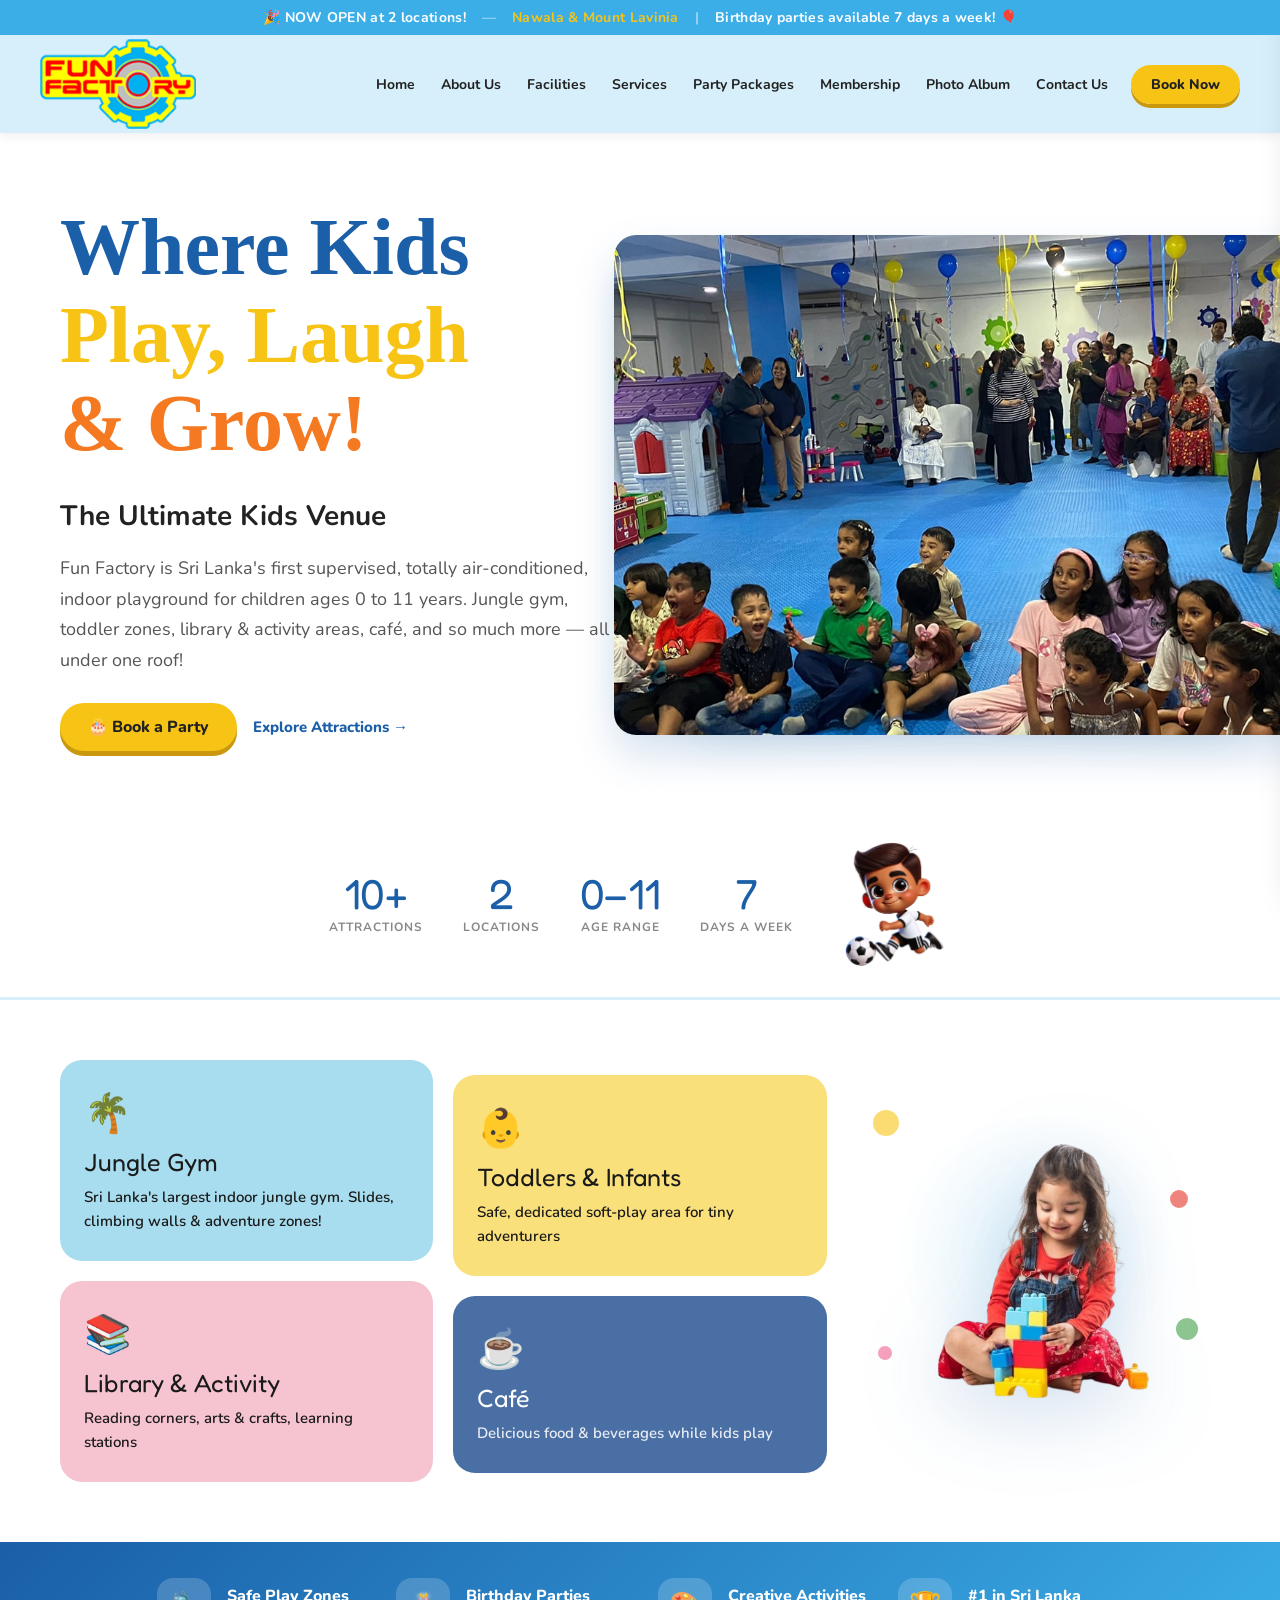
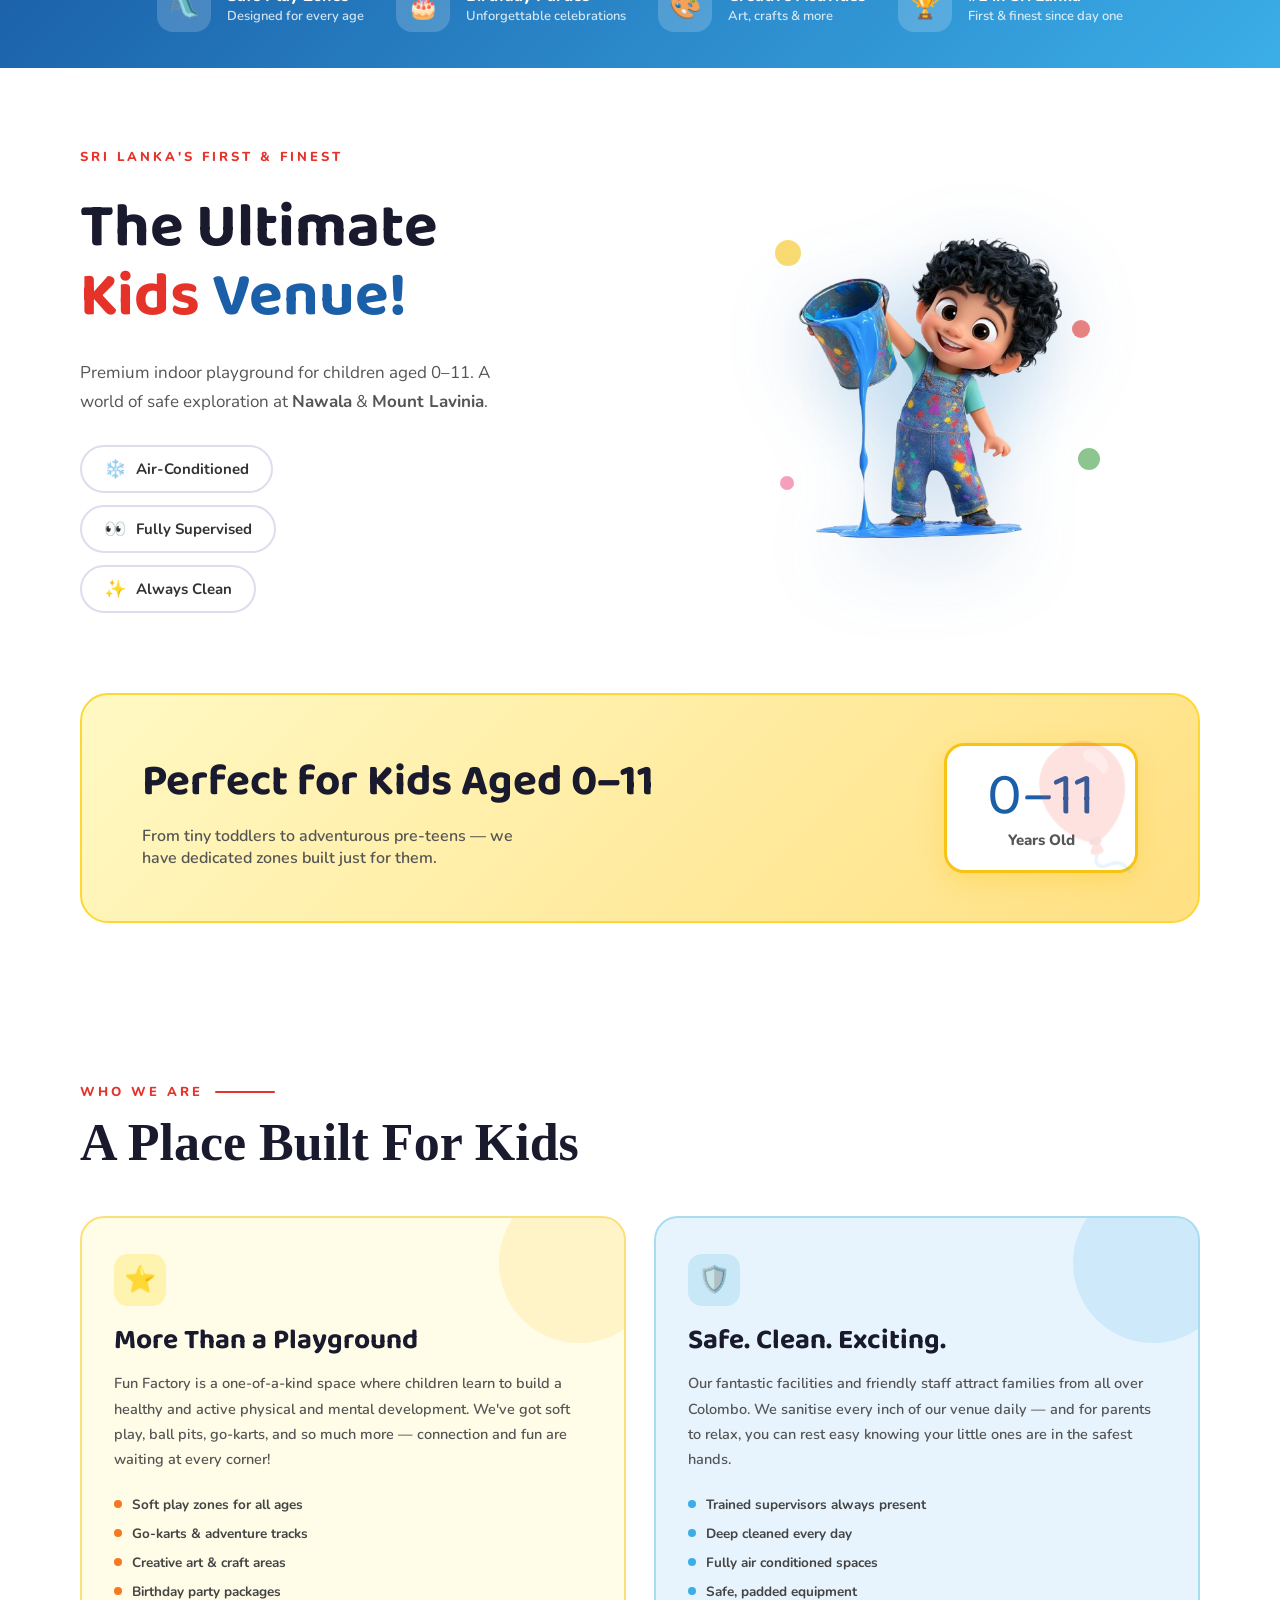
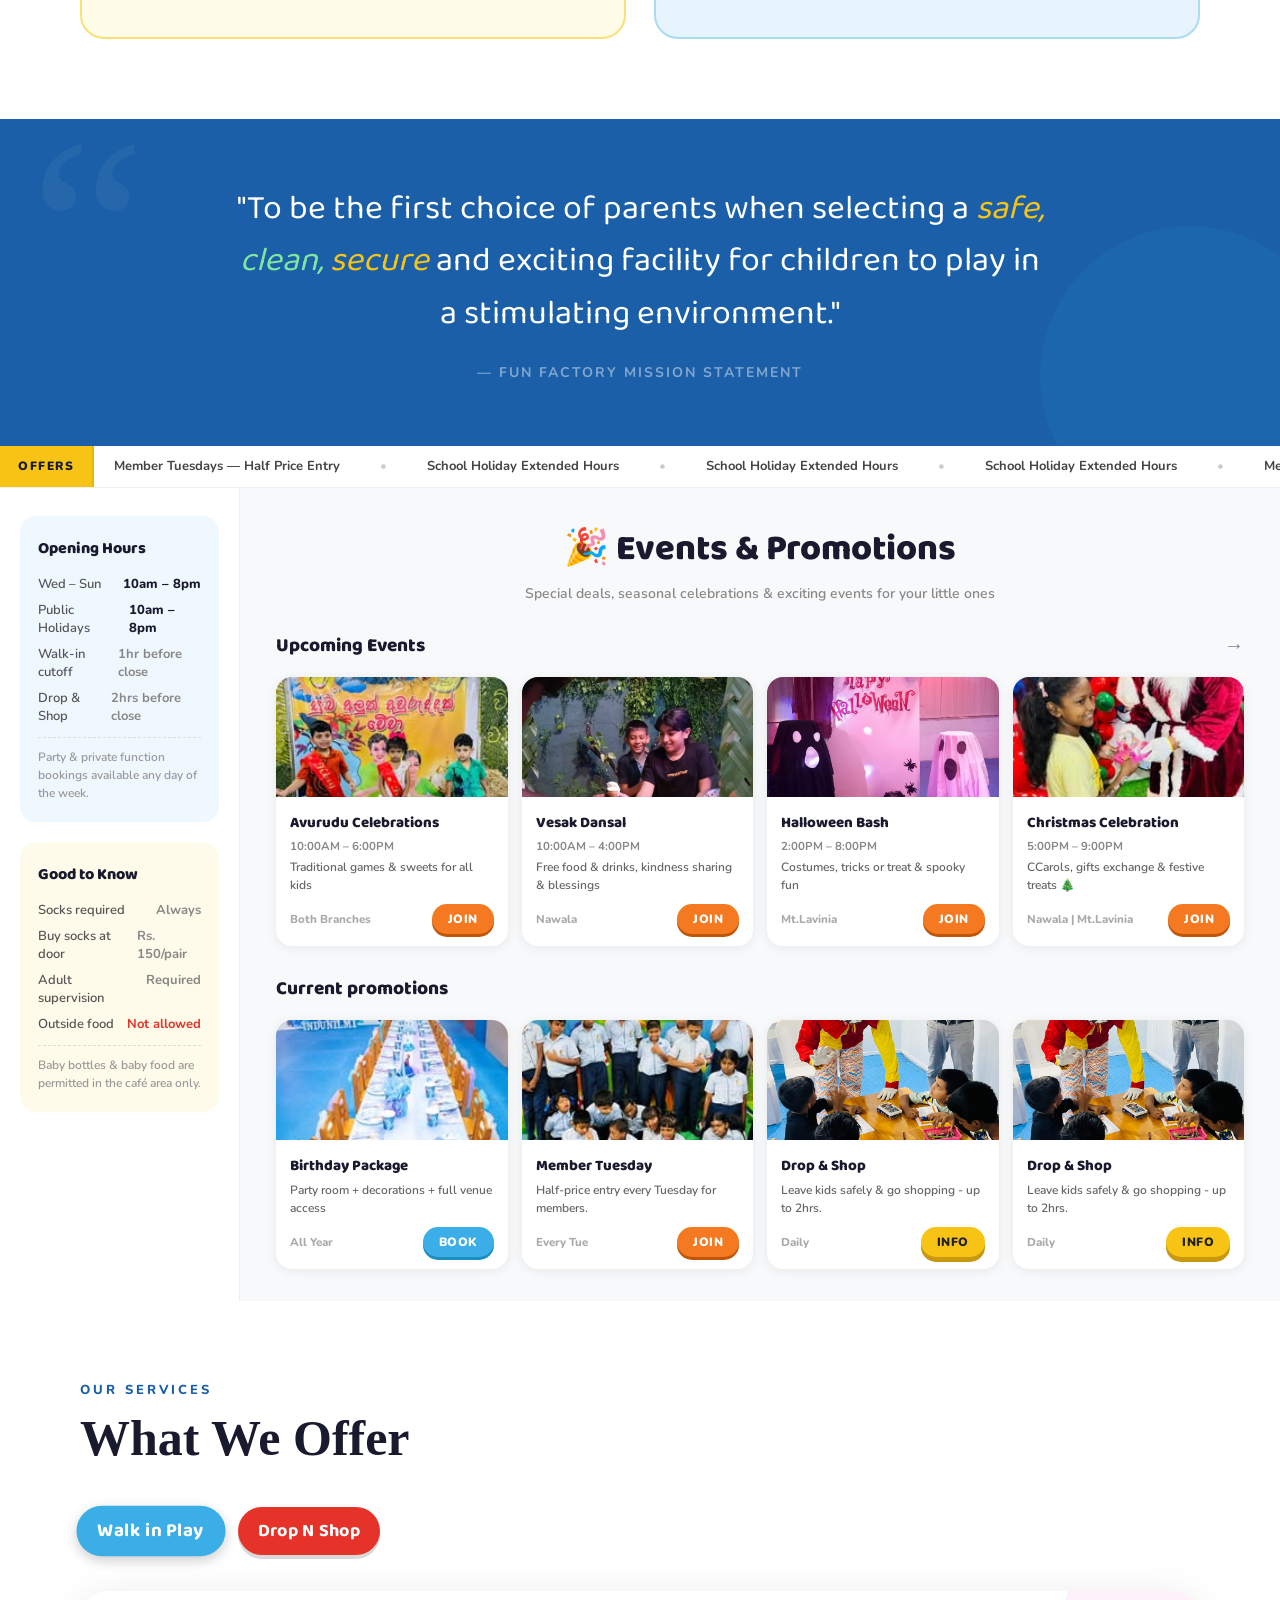
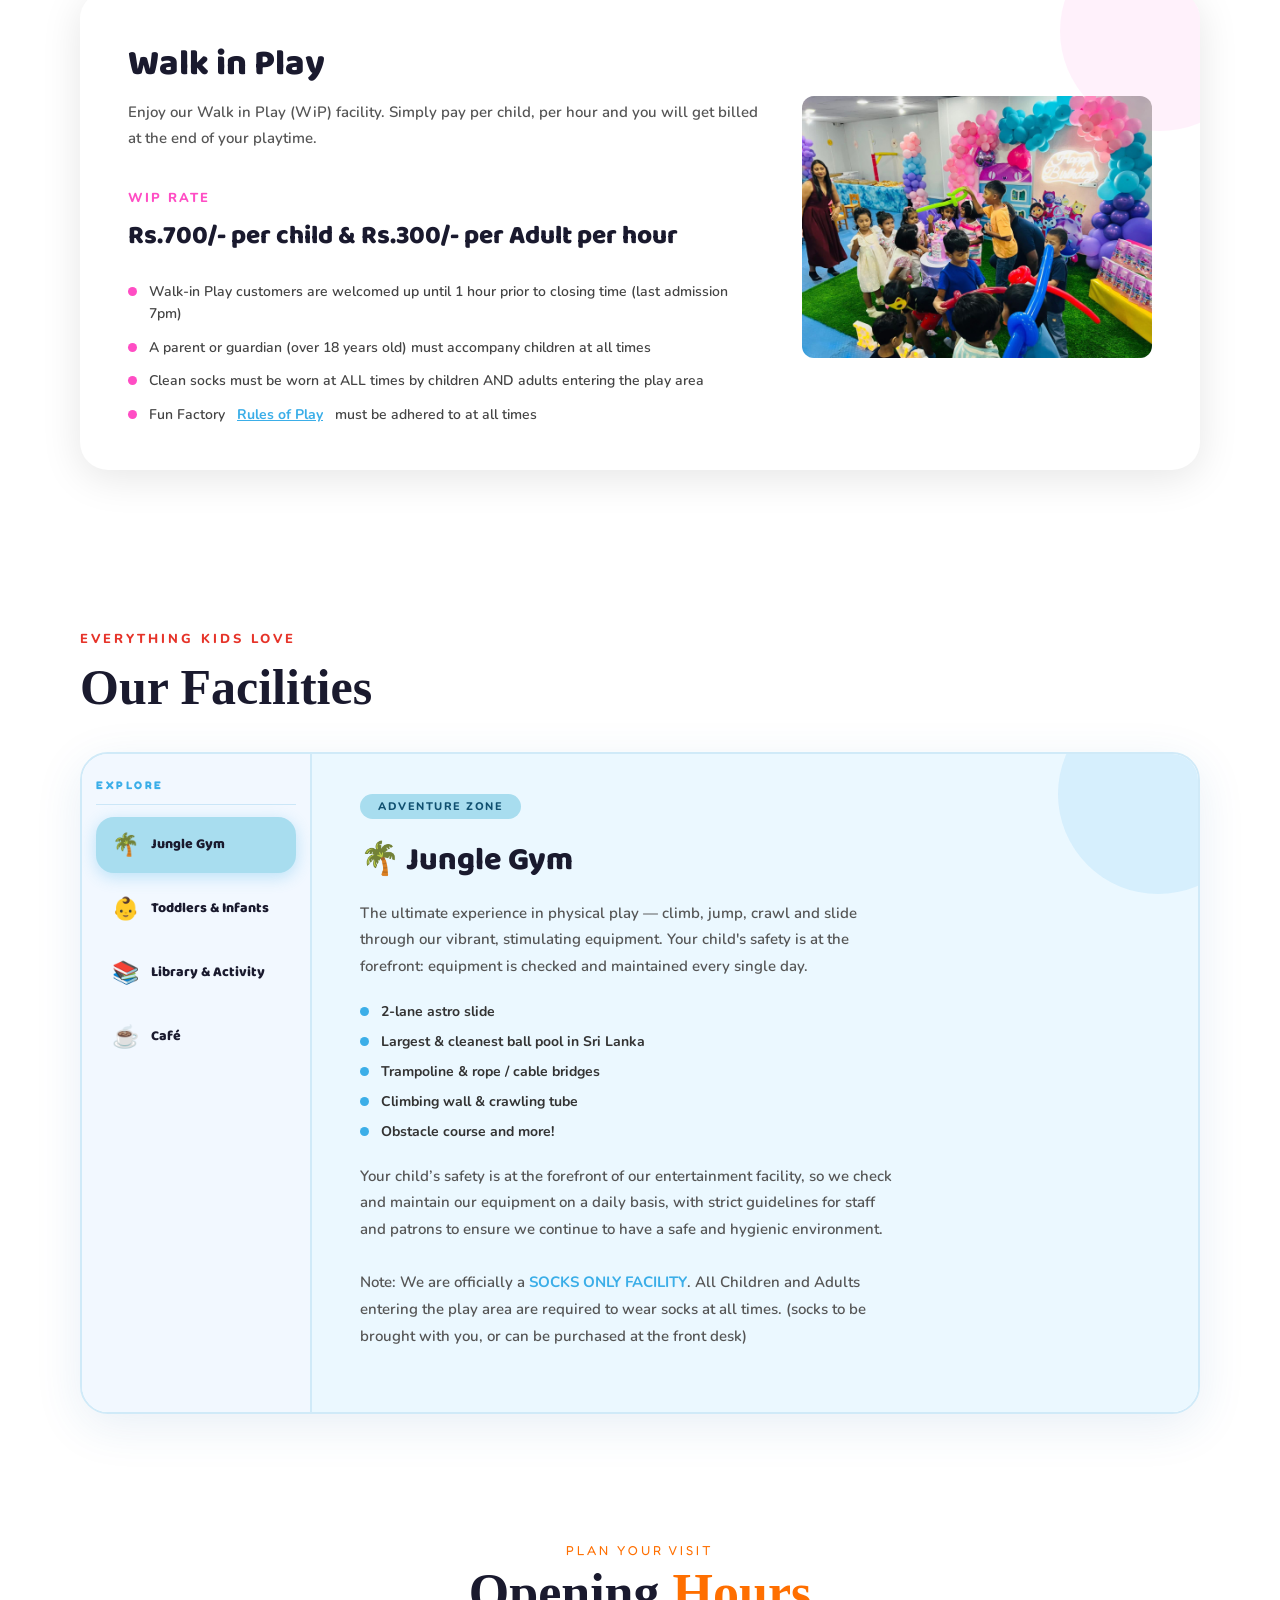
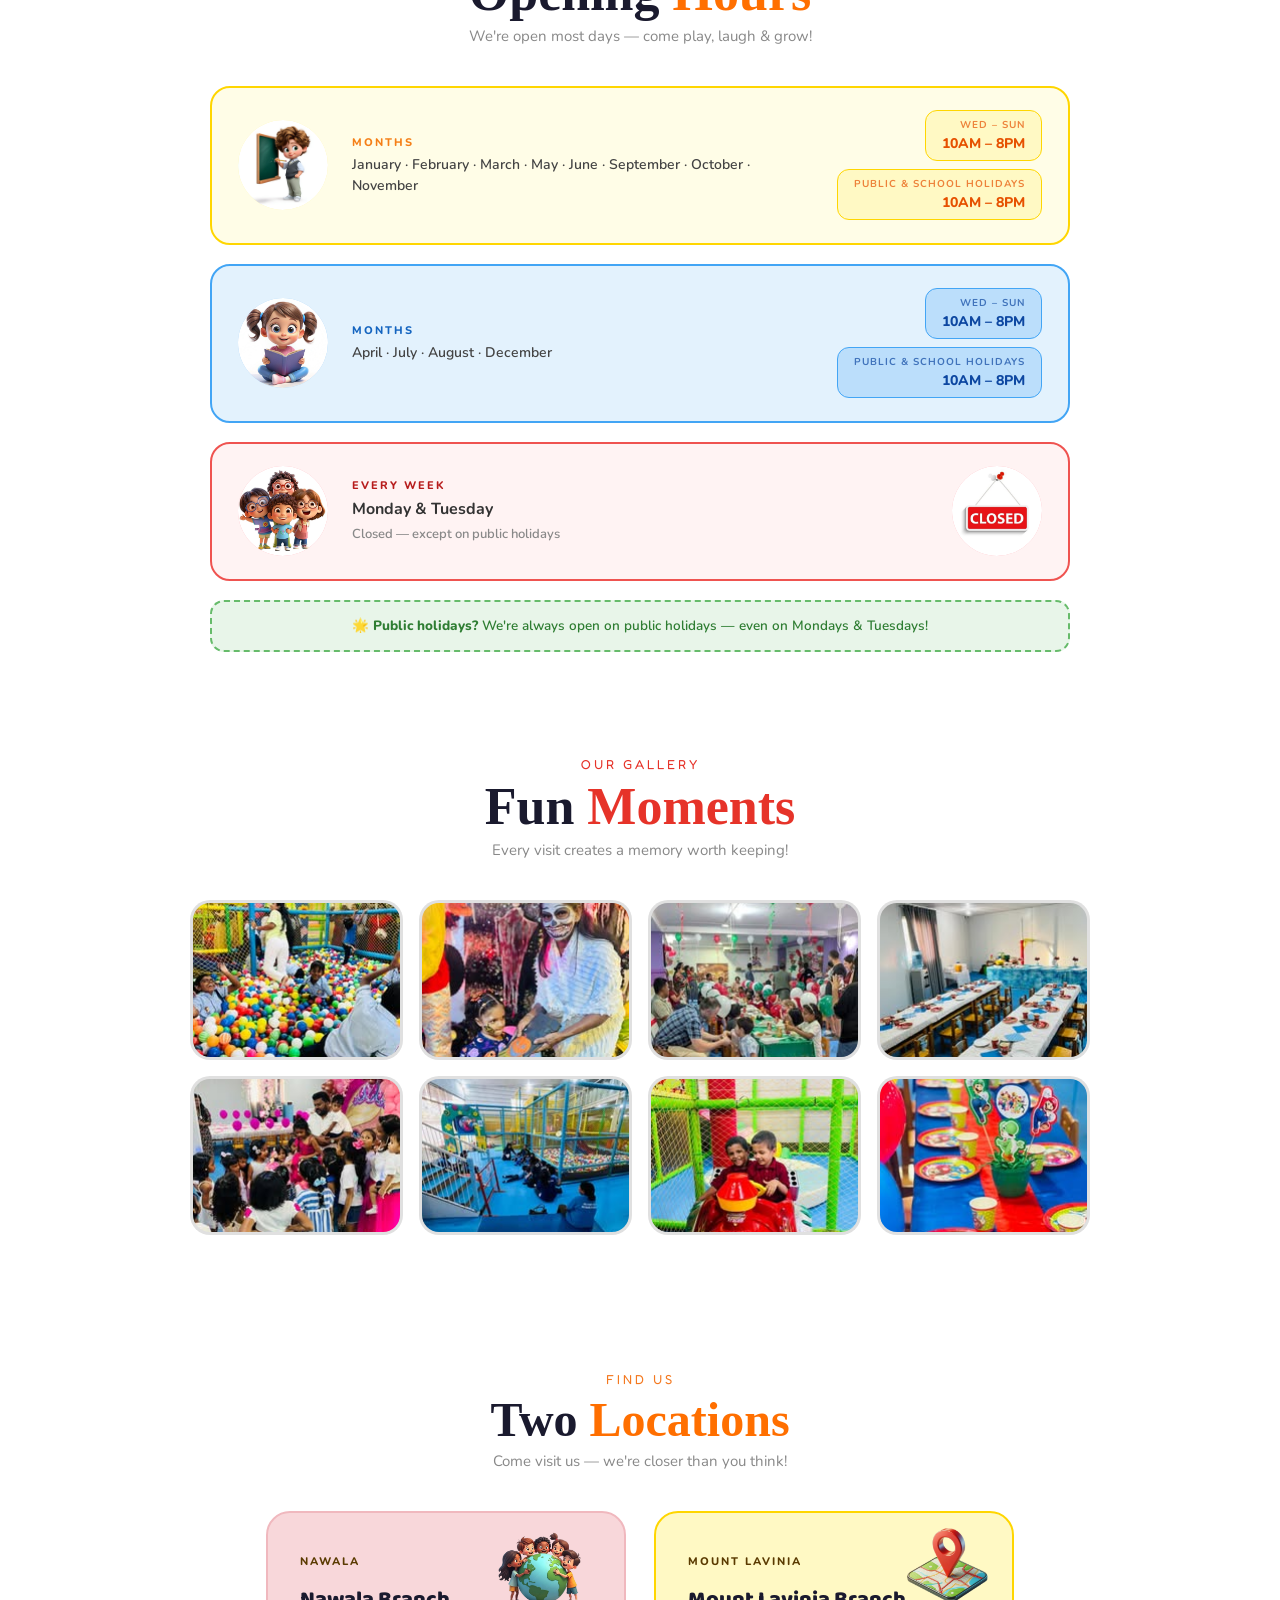
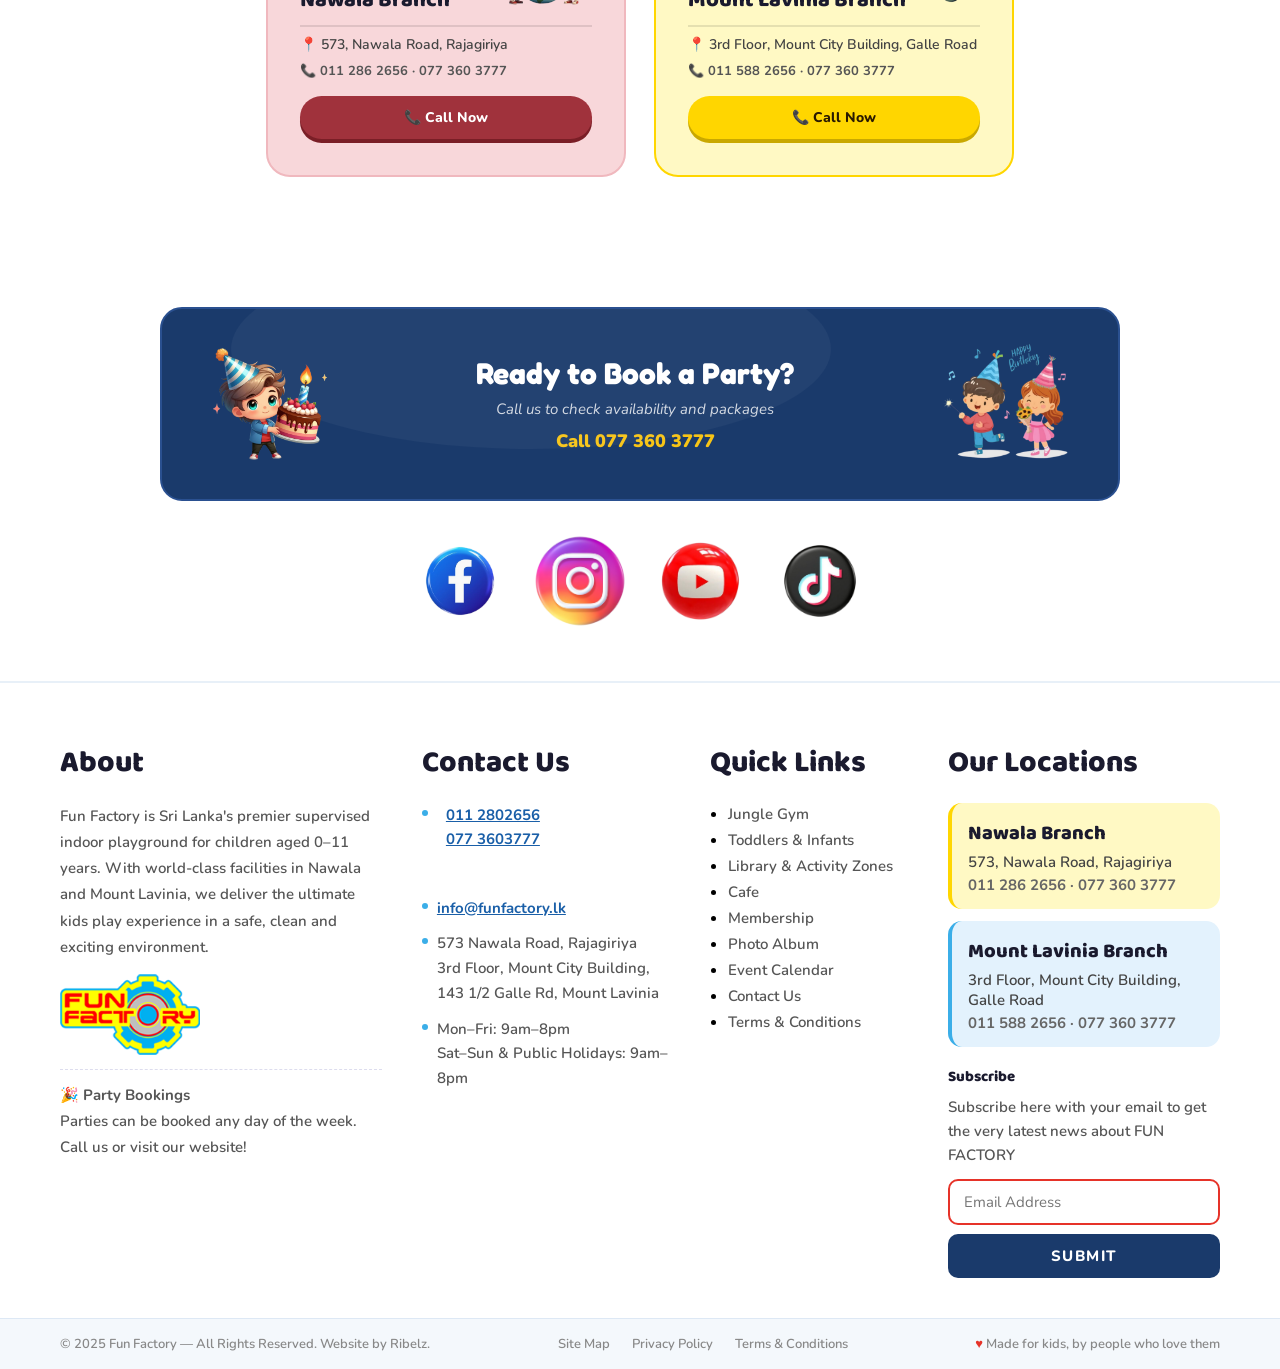
==== commit 21634af1: "slider responsive bug fixed" ====
--- a/index.html
+++ b/index.html
@@ -2716,7 +2716,7 @@
   .fan-card {
     width: 85%;
     height: 240px;
-    left: 54%;
+    left: 56%;
     top: 0;
     border-radius: 16px;
   }
@@ -3567,7 +3567,7 @@
         <div class="party-cta-center">
             <h2>Ready to Book a Party?</h2>
             <p class="cta-sub">Call us to check availability and packages</p>
-            <p class="cta-phone">Call 077 360 3777</p>
+            <p class="cta-phone" style="color:#F7C416">Call 077 360 3777</p>
         </div>
 
 
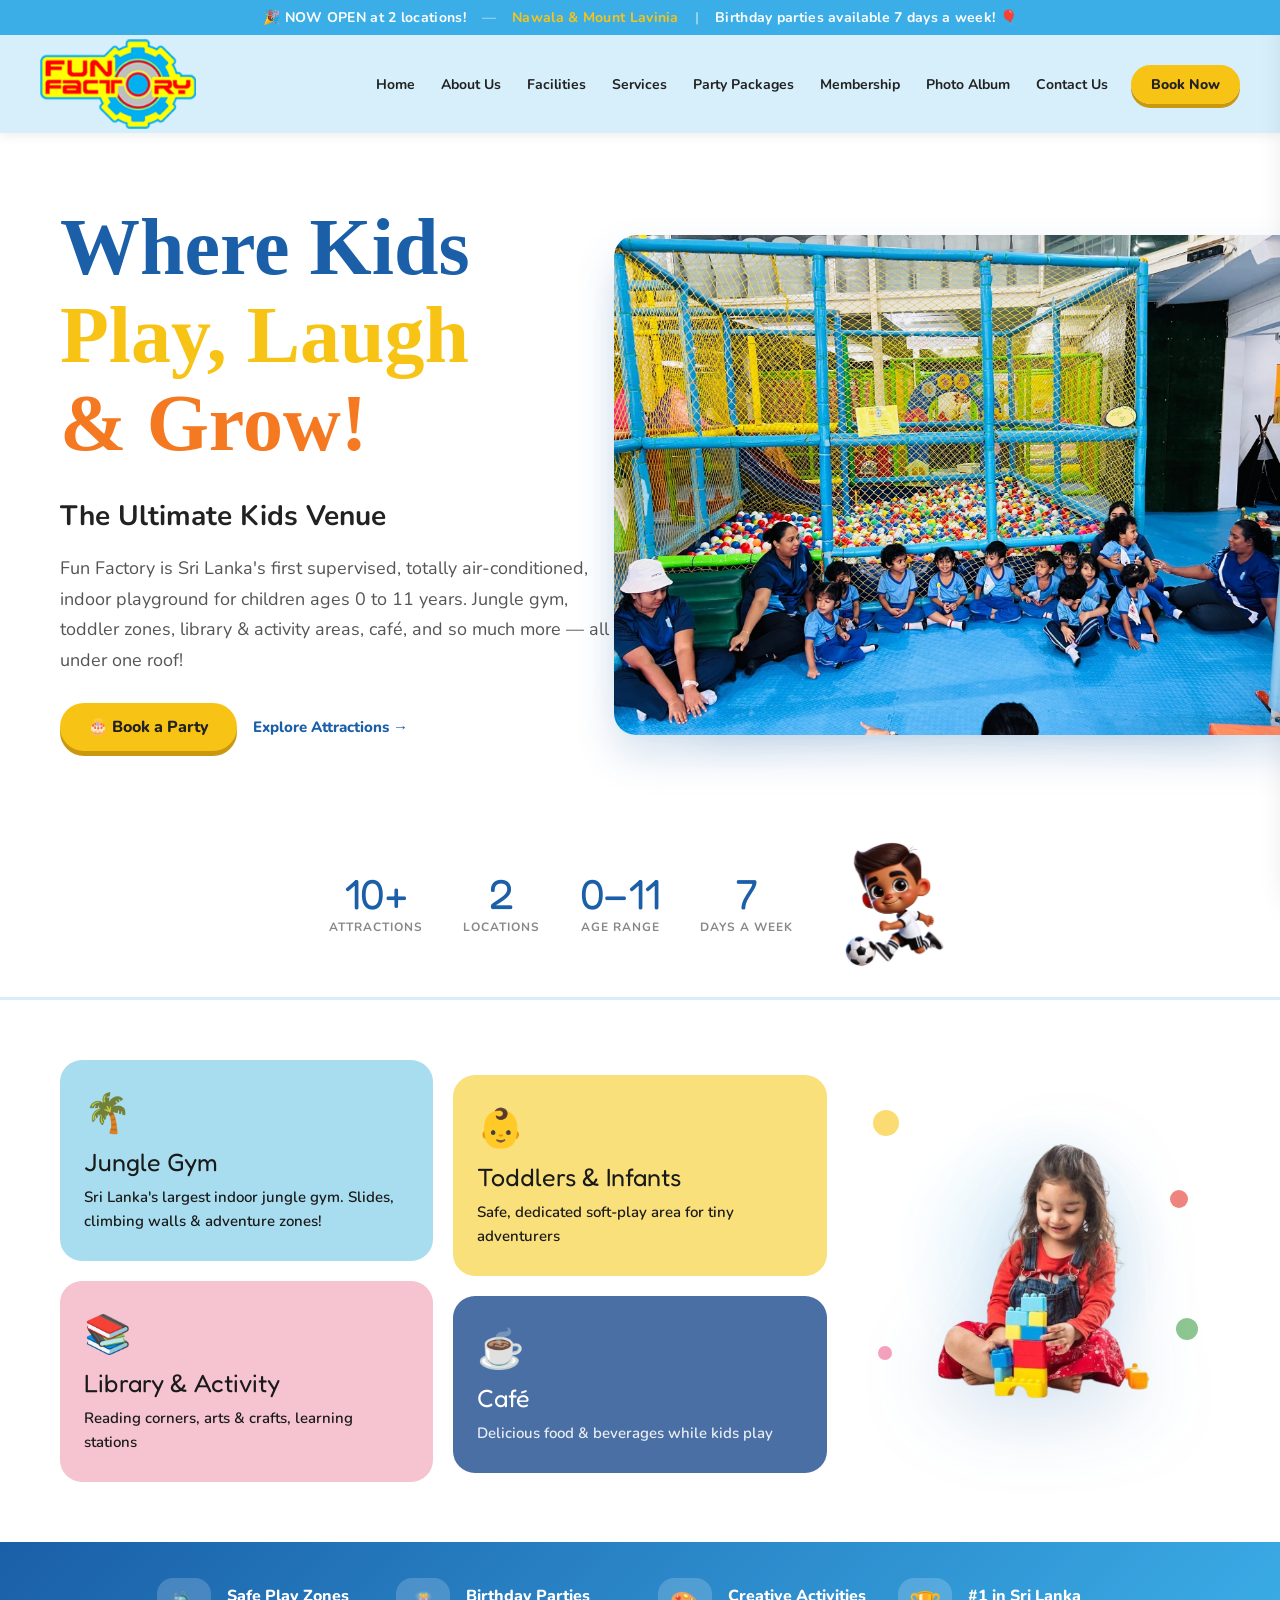
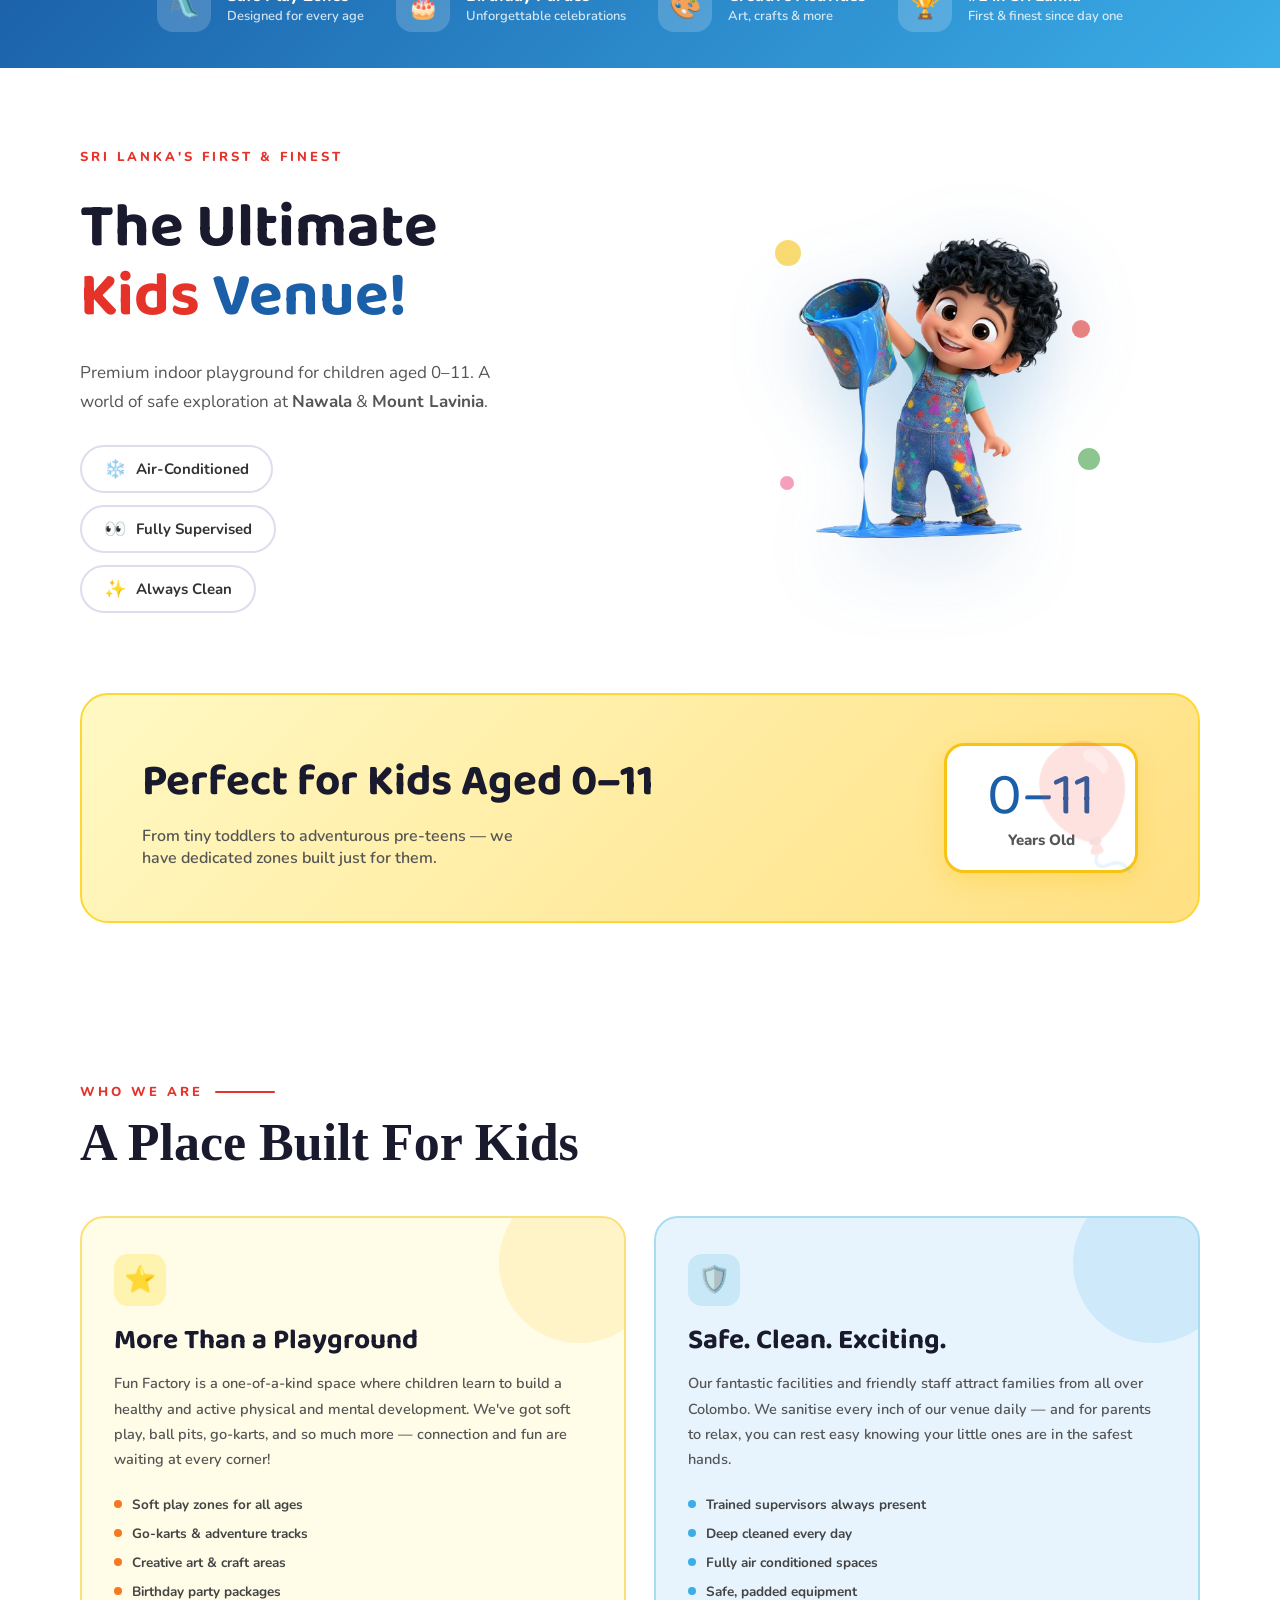
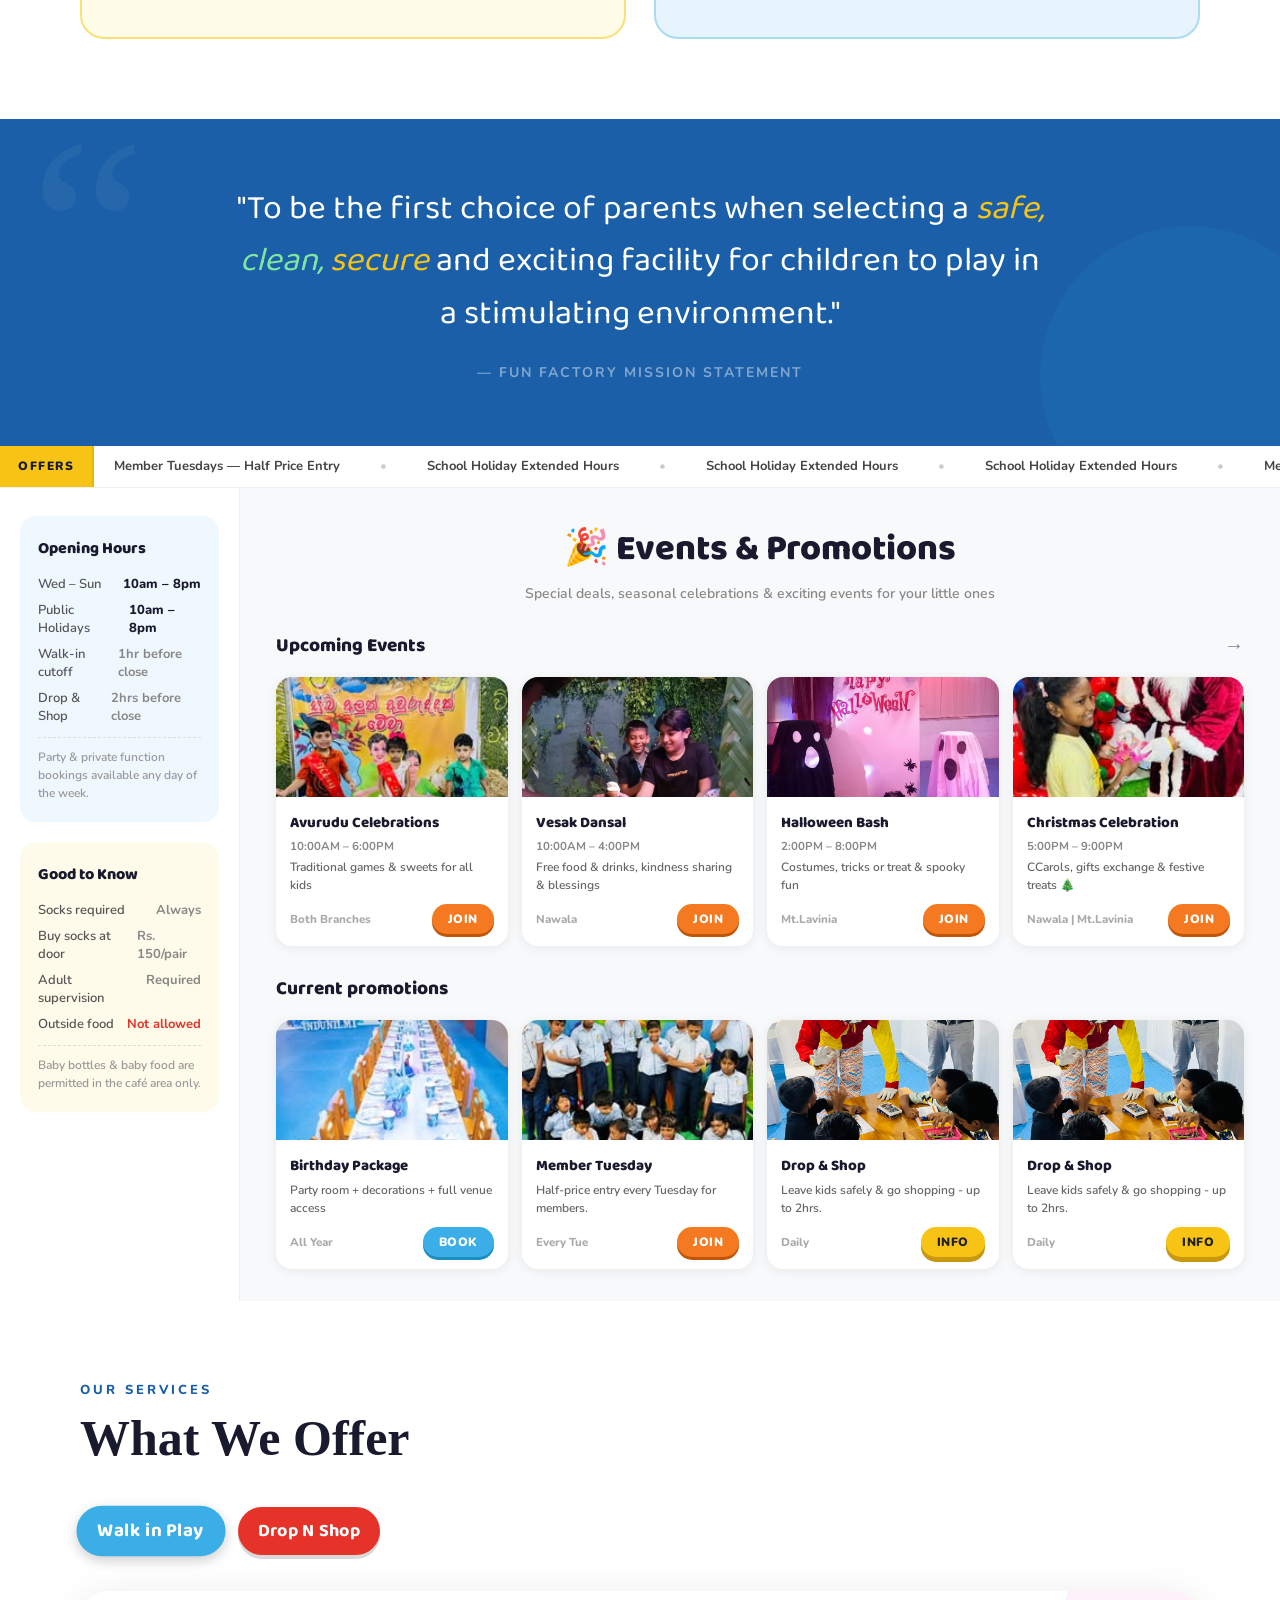
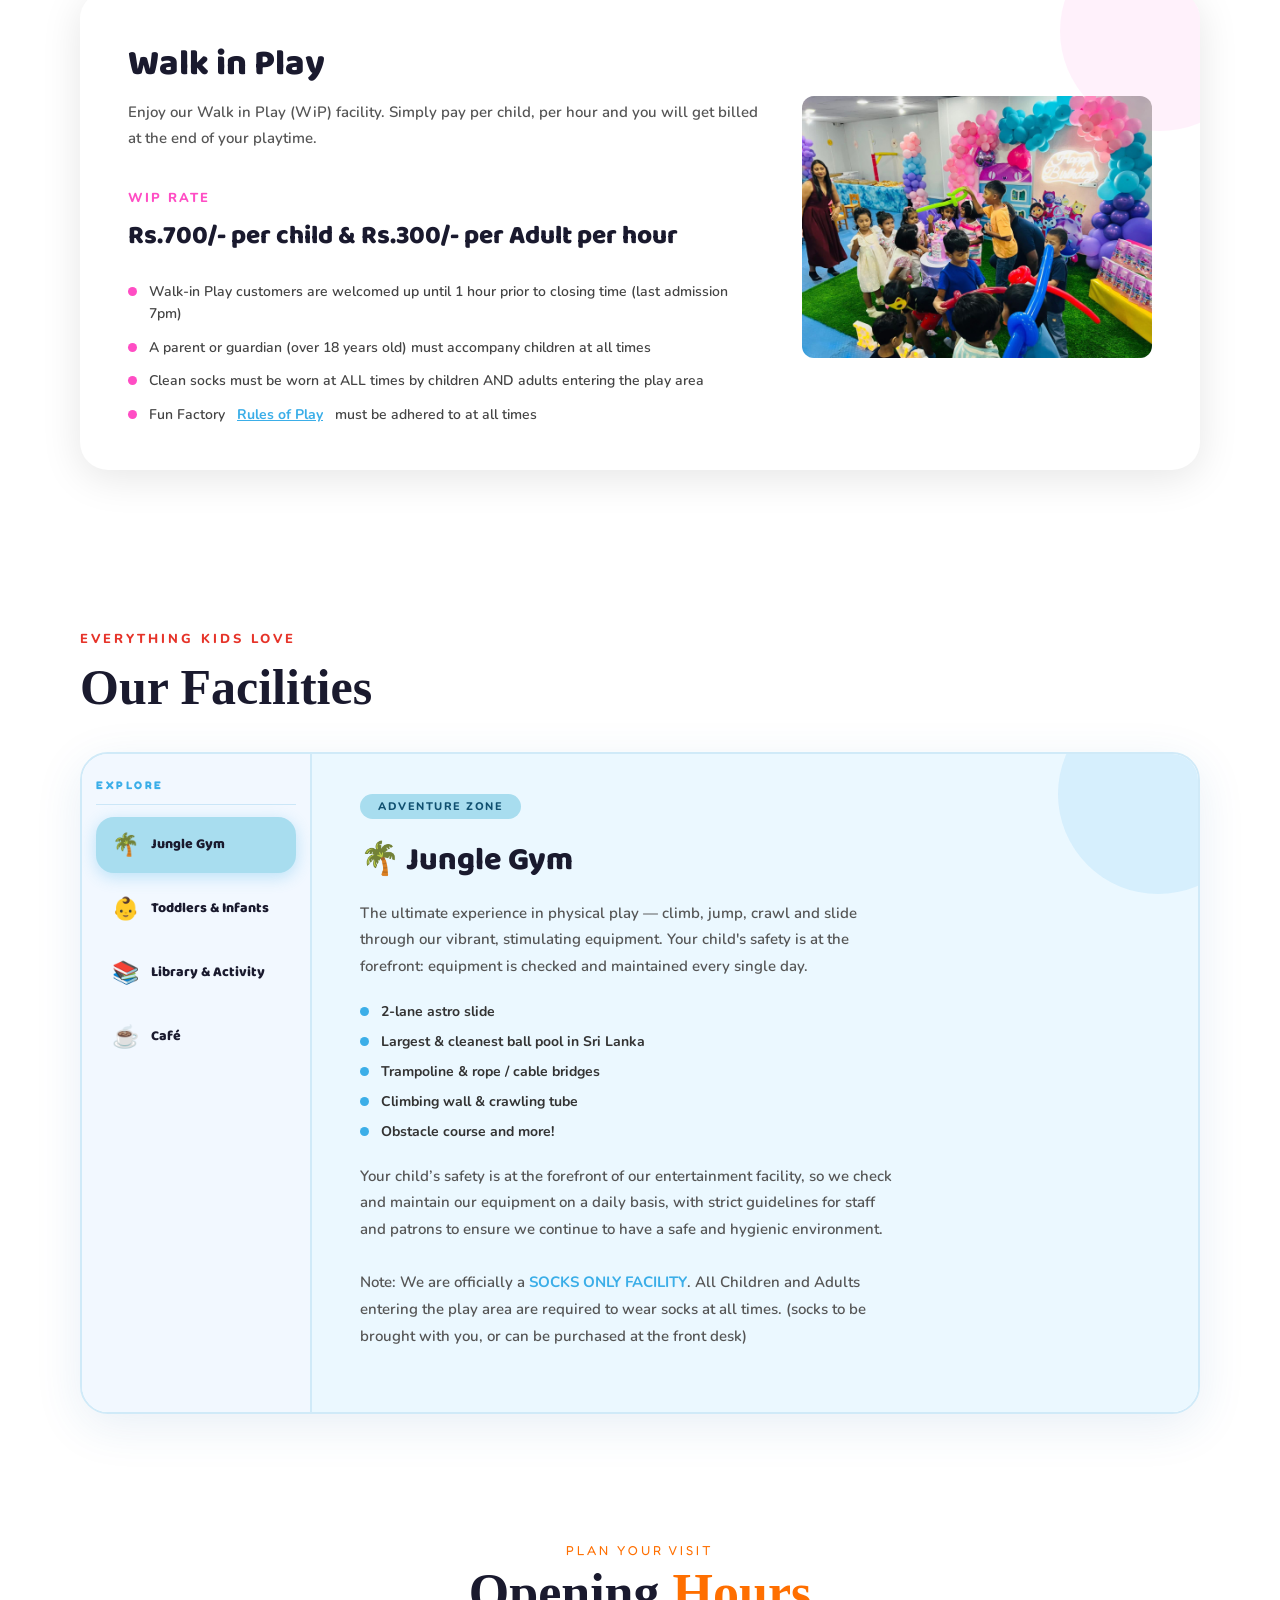
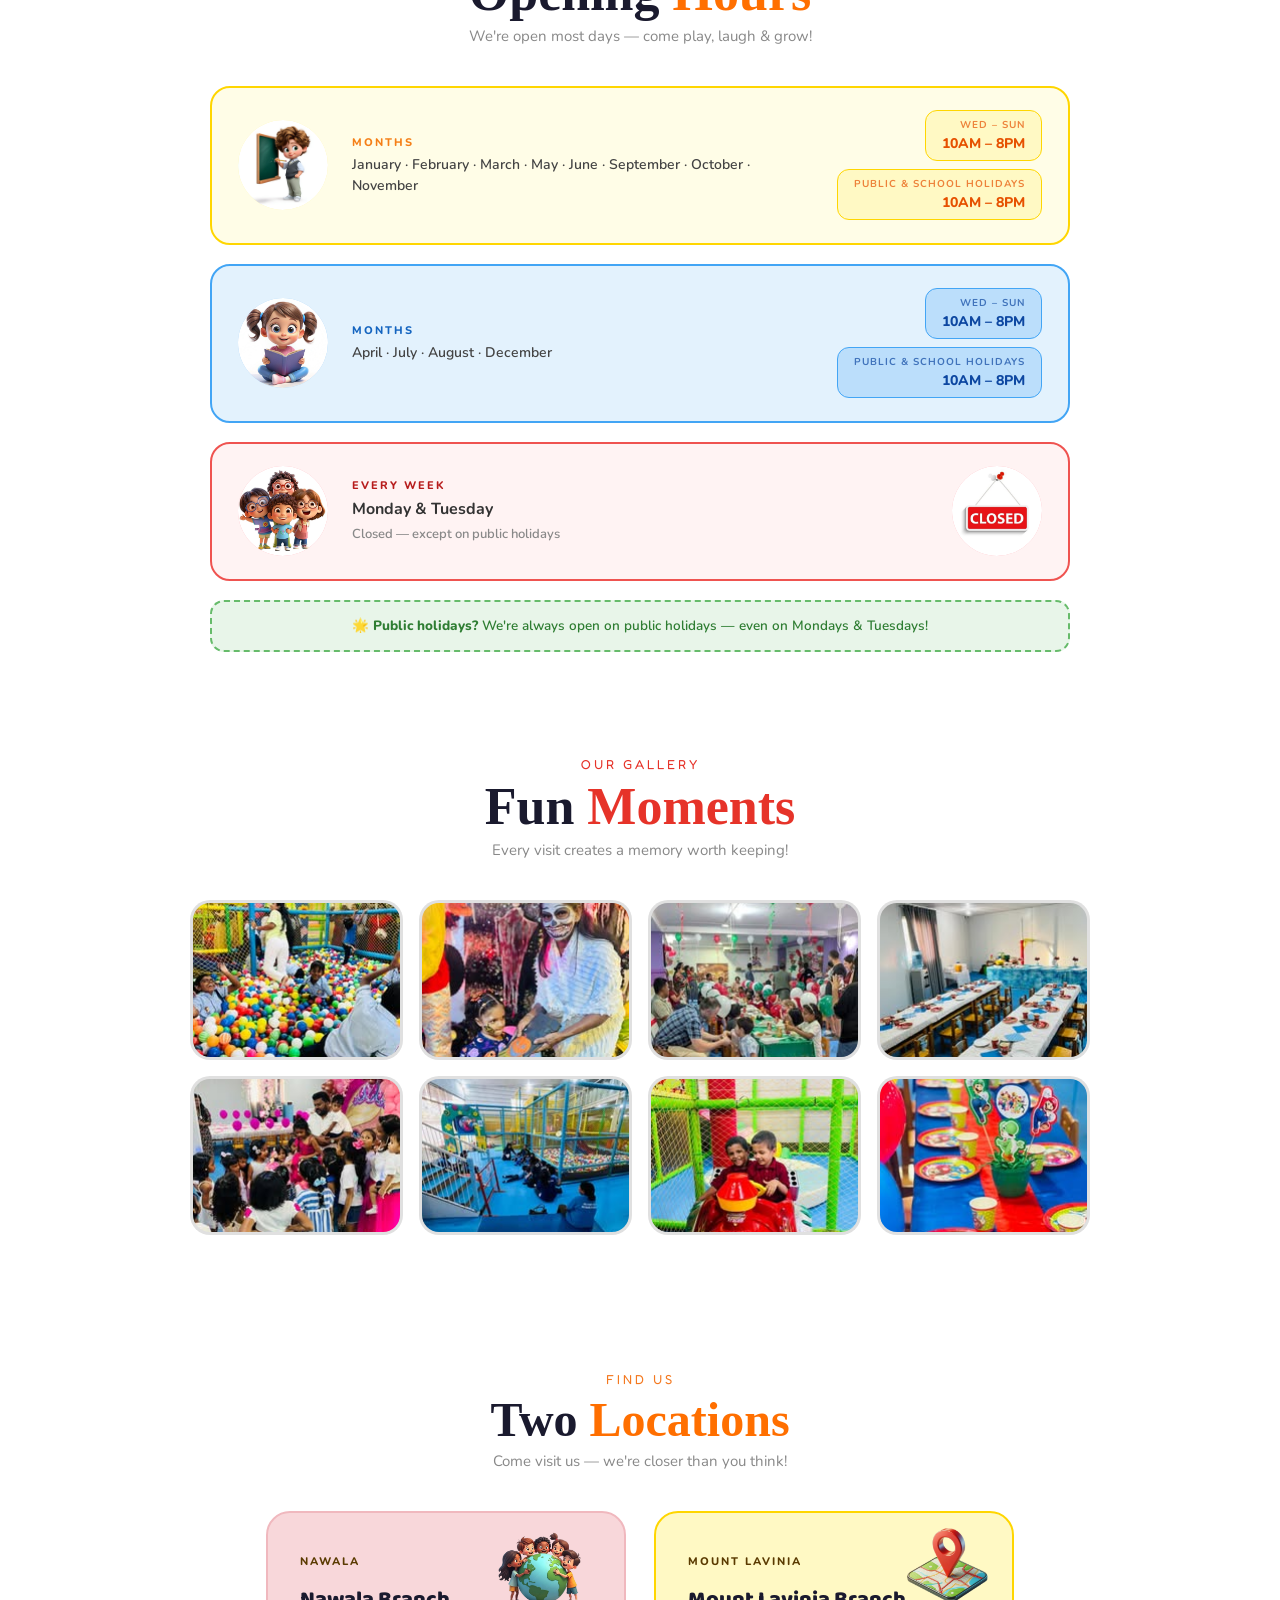
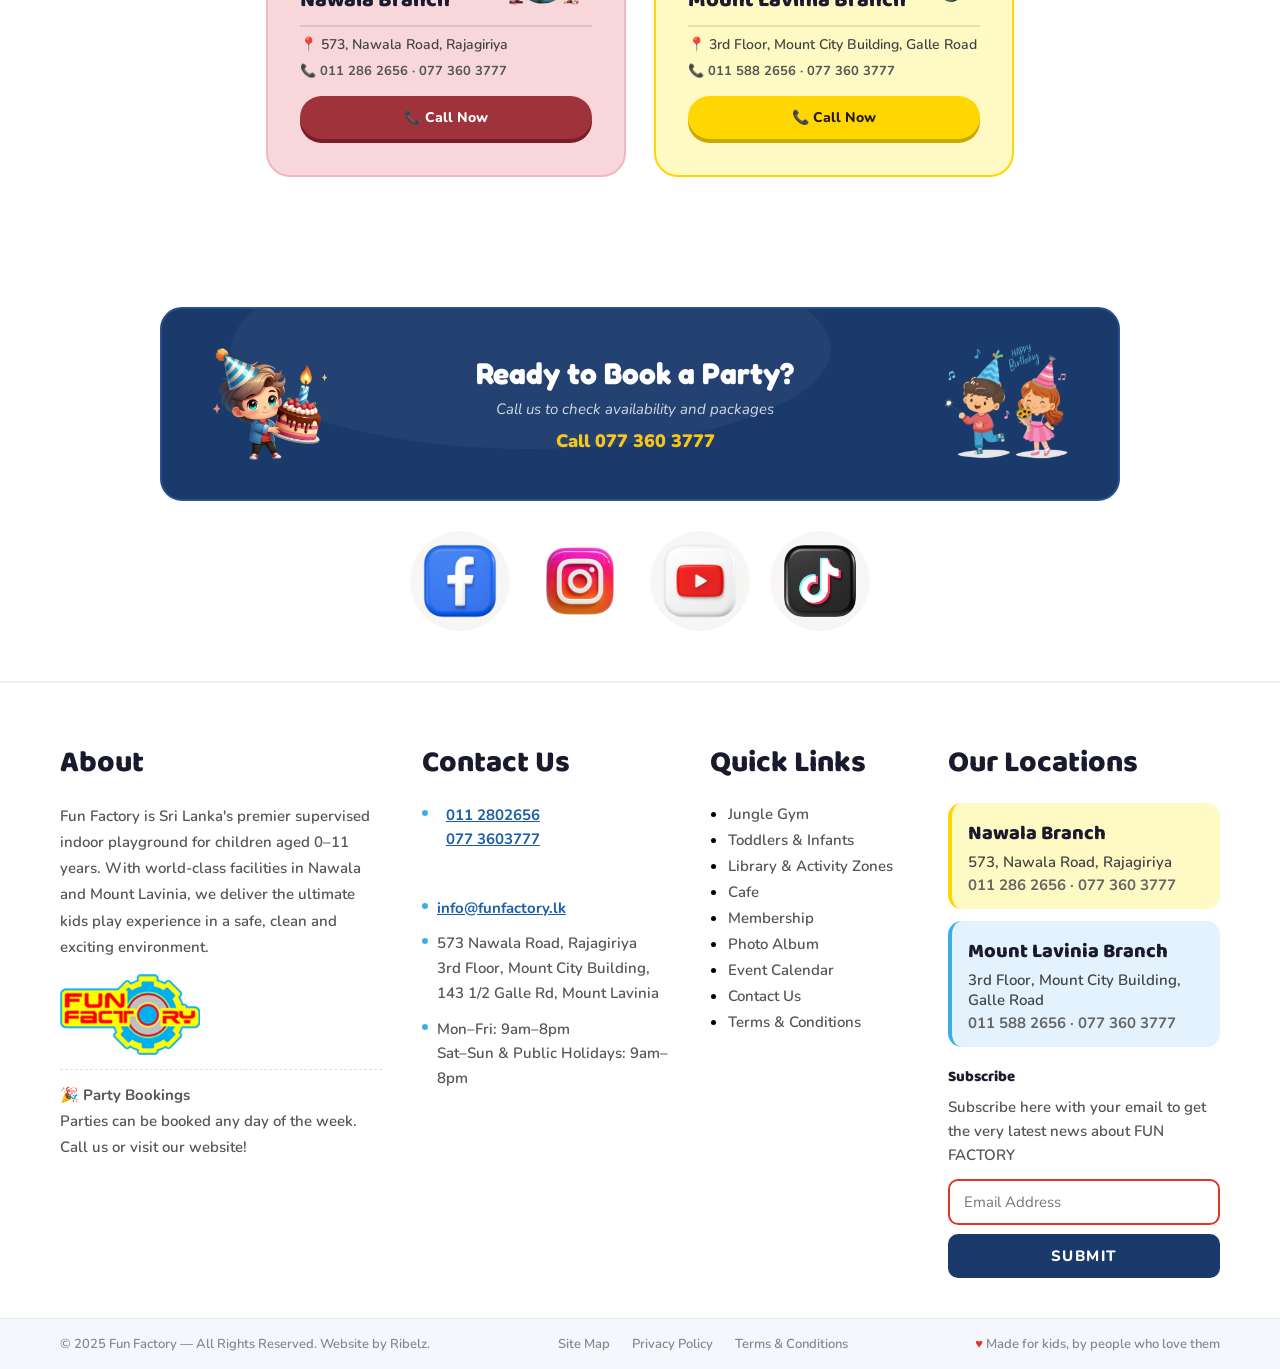
==== commit c326b653: "add social media links" ====
--- a/index.html
+++ b/index.html
@@ -2773,10 +2773,10 @@
         <li><a href="about.html">About Us</a></li>
         <li><a href="#Facilities">Facilities</a></li>
         <li><a href="#services-section">Services</a></li>
-        <li><a href="#">Party Packages</a></li>
+        <li><a href="party-packages.html">Party Packages</a></li>
         <li><a href="#">Membership</a></li>
         <li><a href="#ff-gallery">Photo Album</a></li>
-        <li><a href="#">Contact Us</a></li>
+        <li><a href="contact-Us.html">Contact Us</a></li>
         <li><a href="#" class="btn-book-nav">Book Now</a></li>
     </ul>
 
@@ -2799,13 +2799,13 @@
     <ul class="mobile-nav-links">
         <li><a href="#" onclick="toggleMobileNav()"><span class="nav-icon">🏠</span> Home</a></li>
         <li><a href="about.html" onclick="toggleMobileNav()"><span class="nav-icon">🏠</span> About</a></li>
-        <li><a href="#" onclick="toggleMobileNav()"><span class="nav-icon">🛝</span> Facilities</a></li>
-        <li><a href="#" onclick="toggleMobileNav()"><span class="nav-icon">⭐</span> Services</a></li>
-        <li><a href="#" onclick="toggleMobileNav()"><span class="nav-icon">🎂</span> Party Packages</a></li>
+        <li><a href="#Facilities" onclick="toggleMobileNav()"><span class="nav-icon">🛝</span> Facilities</a></li>
+        <li><a href="#services-section" onclick="toggleMobileNav()"><span class="nav-icon">⭐</span> Services</a></li>
+        <li><a href="party-packages.html" onclick="toggleMobileNav()"><span class="nav-icon">🎂</span> Party Packages</a></li>
         <li><a href="#" onclick="toggleMobileNav()"><span class="nav-icon">🏆</span> Membership</a></li>
         <li><a href="#" onclick="toggleMobileNav()"><span class="nav-icon">📸</span> Photo Album</a></li>
         <div class="mobile-nav-divider"></div>
-        <li><a href="#" onclick="toggleMobileNav()"><span class="nav-icon">📍</span> Contact Us</a></li>
+        <li><a href="contact-Us.html" onclick="toggleMobileNav()"><span class="nav-icon">📍</span> Contact Us</a></li>
     </ul>
     <a href="#" class="mobile-book-btn">🎈 Book Now</a>
 </div>
@@ -3580,20 +3580,20 @@
     <!-- SOCIAL ICONS -->
     <div class="party-socials">
 
-        <a href="https://facebook.com/YourPage" target="_blank" title="Facebook">
-            <img src="images/location/img_4.png" alt="Facebook">
+        <a href="https://www.facebook.com/funfactory.colombo/" target="_blank" title="Facebook">
+            <img src="images/social-media/3b1bd7940262729a553854e1f483554a.jpg" alt="Facebook">
         </a>
 
-        <a href="https://instagram.com/YourPage" target="_blank" title="Instagram">
-            <img src="images/location/img_5.png" alt="Instagram">
+        <a href="https://www.instagram.com/funfactory.colombo?igsh=MTdreTVwYTFhbmV2" target="_blank" title="Instagram">
+            <img src="images/social-media/84899a9d74eddd979fc87bbeac3cb4b1.jpg" alt="Instagram">
         </a>
 
-        <a href="https://youtube.com/YourChannel" target="_blank" title="YouTube">
-            <img src="images/location/img_6.png" alt="YouTube">
+        <a href="https://www.youtube.com/@funfactory102" target="_blank" title="YouTube">
+            <img src="images/social-media/e8f2dd54866d69bed2b2731f0901845f.jpg" alt="YouTube">
         </a>
 
-        <a href="https://tiktok.com/@YourPage" target="_blank" title="TikTok">
-            <img src="images/location/img_7.png" alt="TikTok">
+        <a href="https://www.tiktok.com/@funfactorycolombo?_r=1&_t=ZS-96GJVSI9tVS" target="_blank" title="TikTok">
+            <img src="images/social-media/b89f0f276285b52831e042c14fa6c0c5.jpg" alt="TikTok">
         </a>
 
     </div>
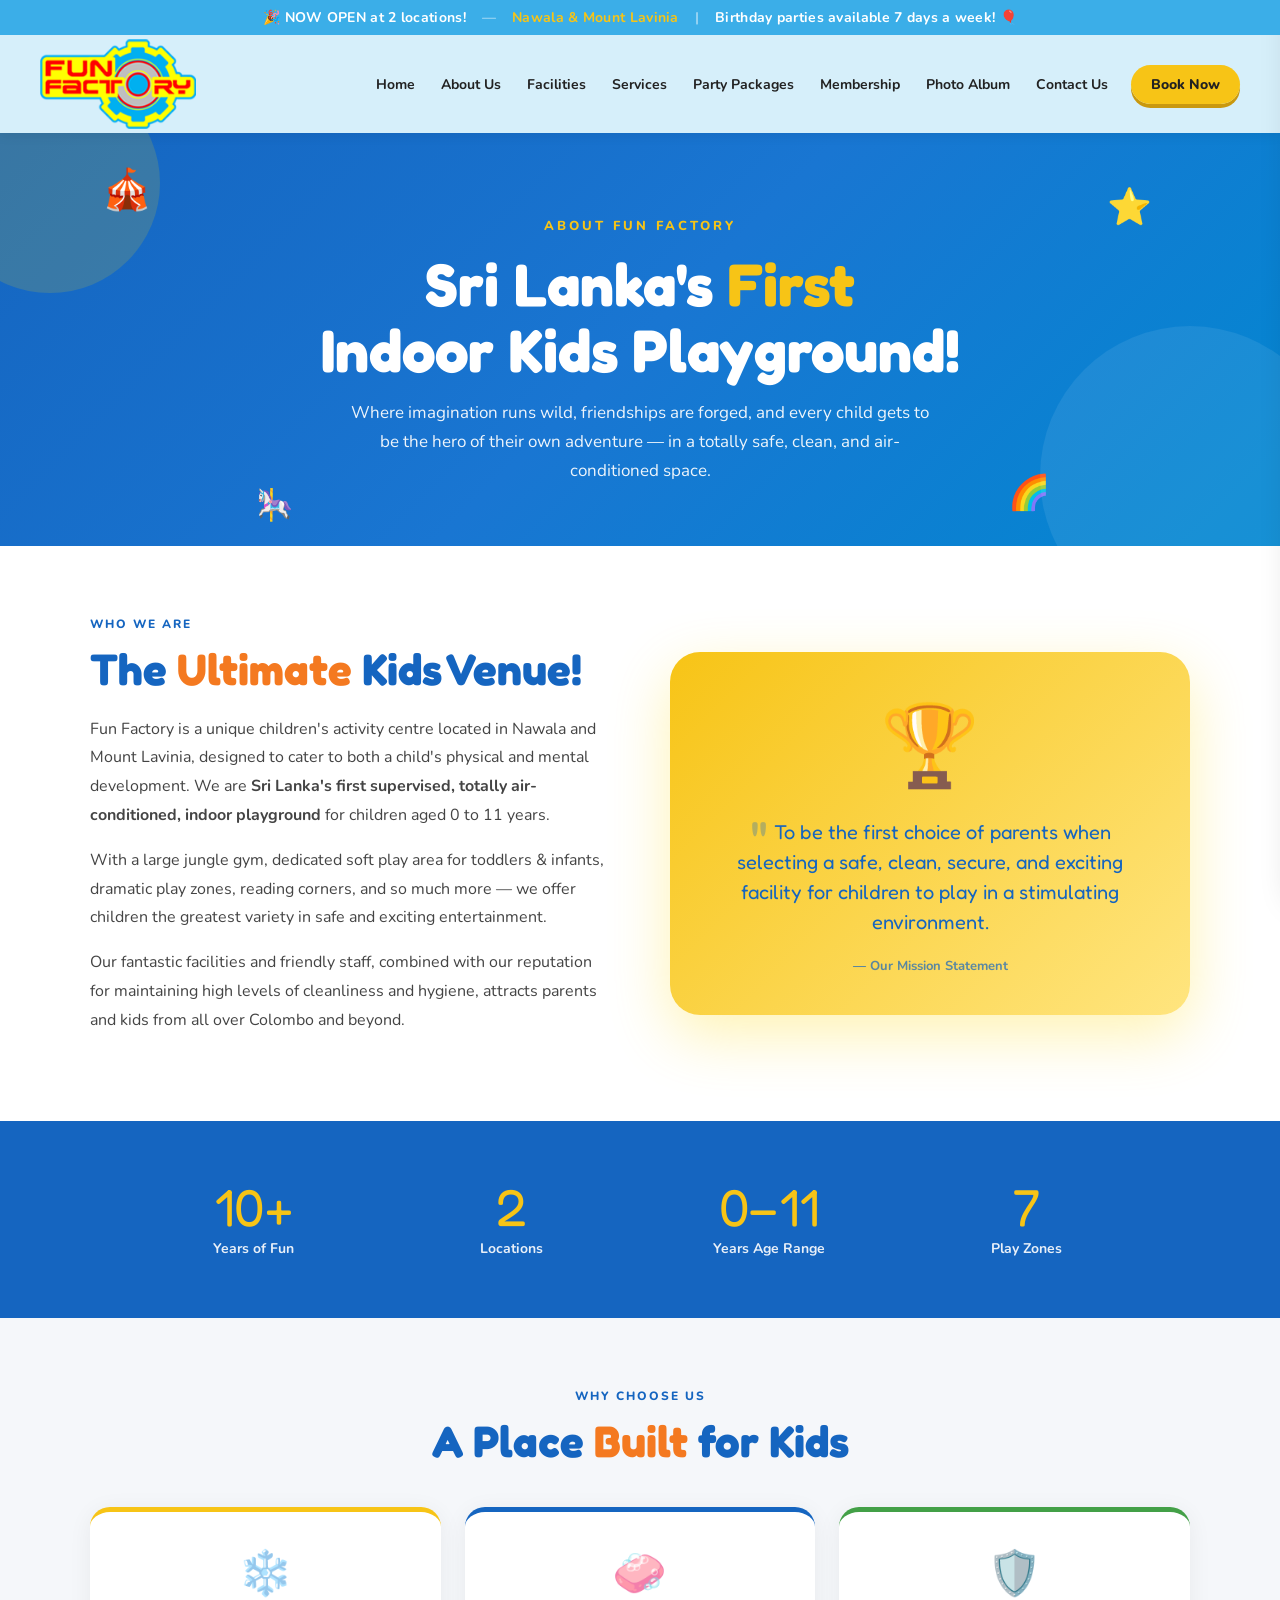
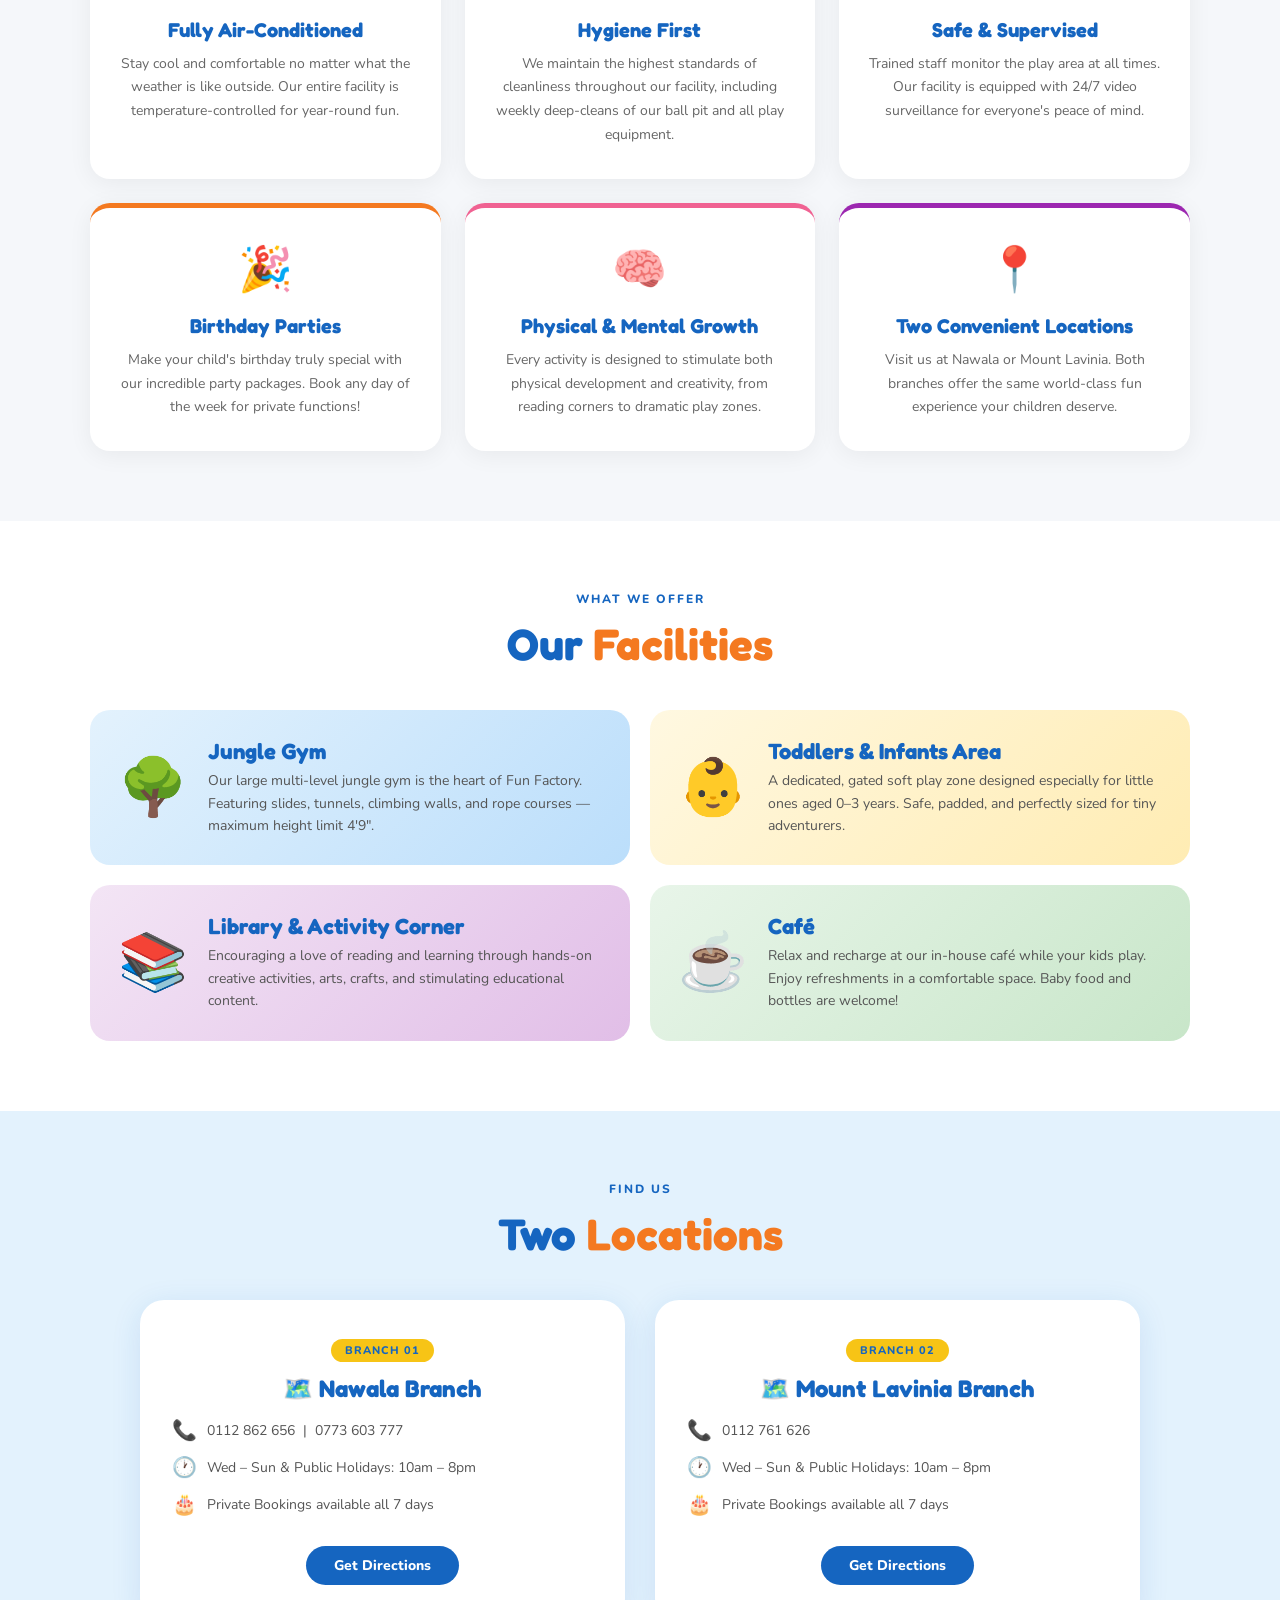
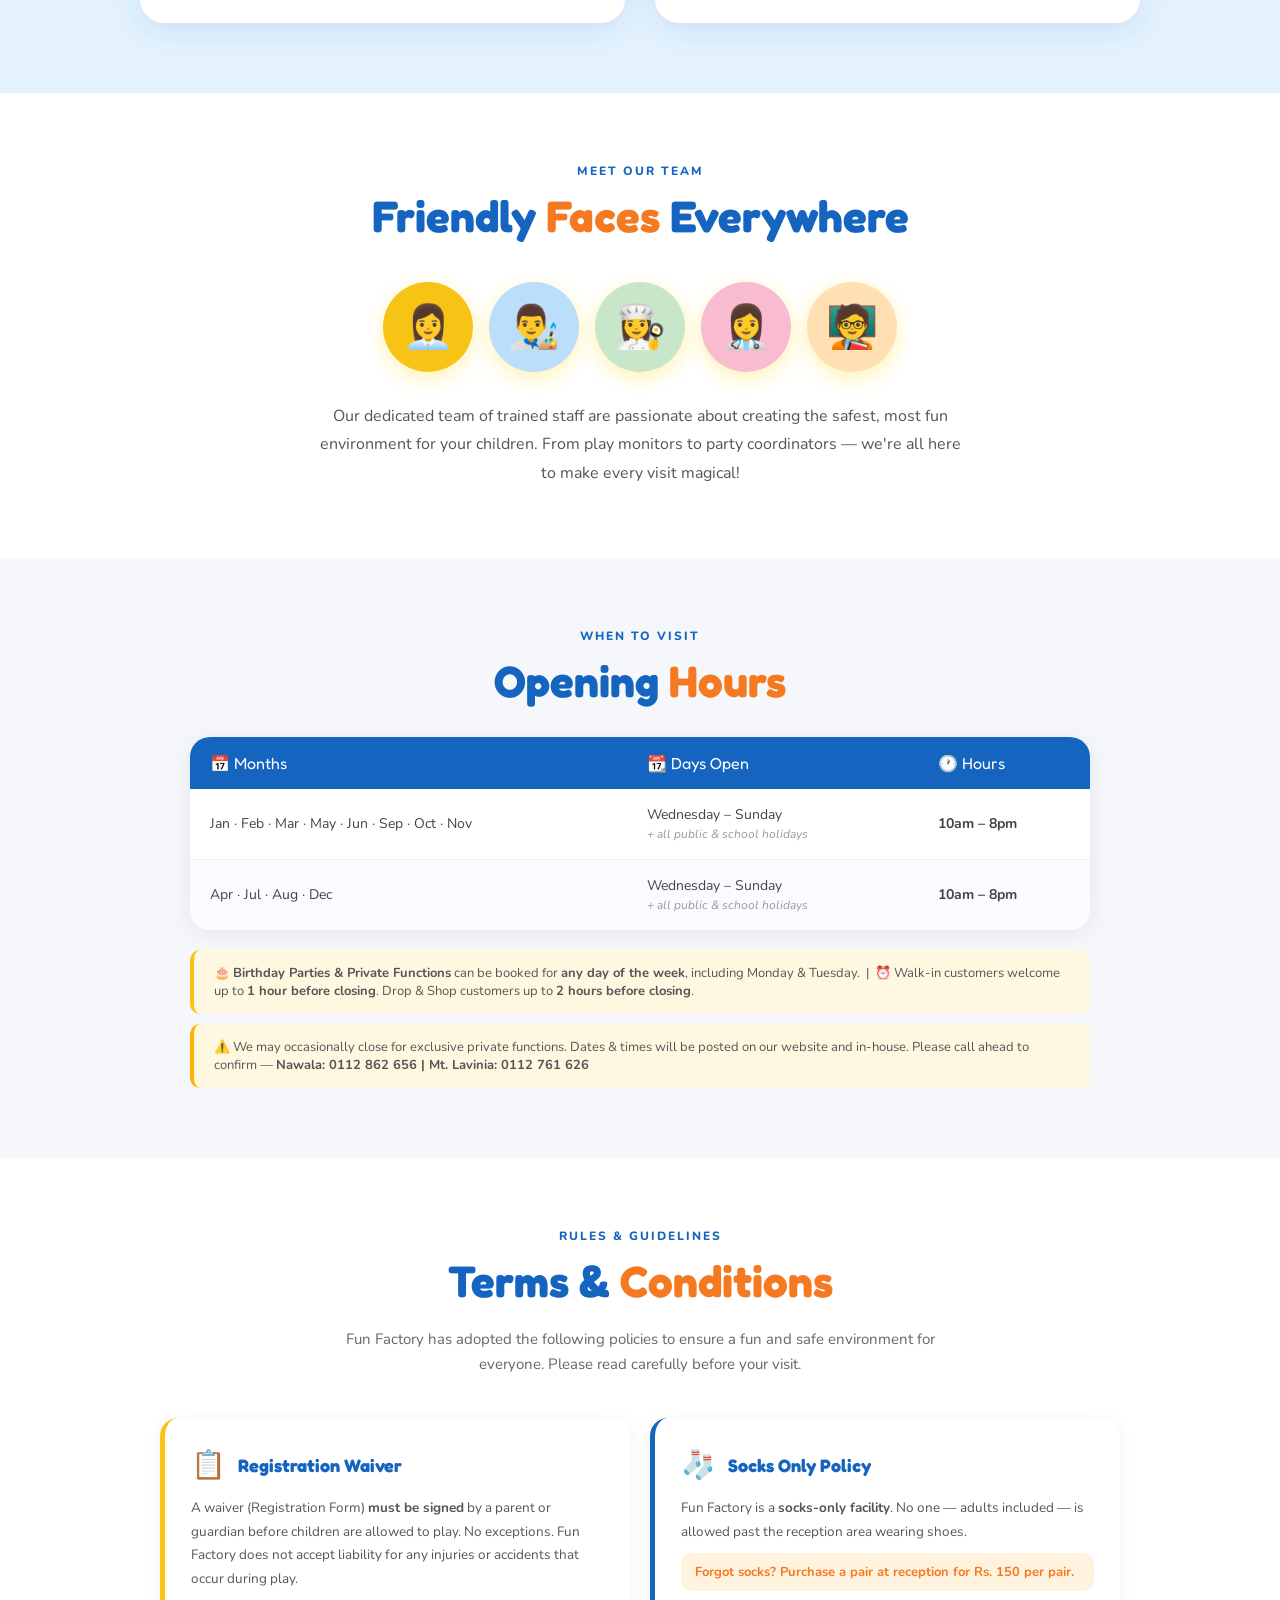
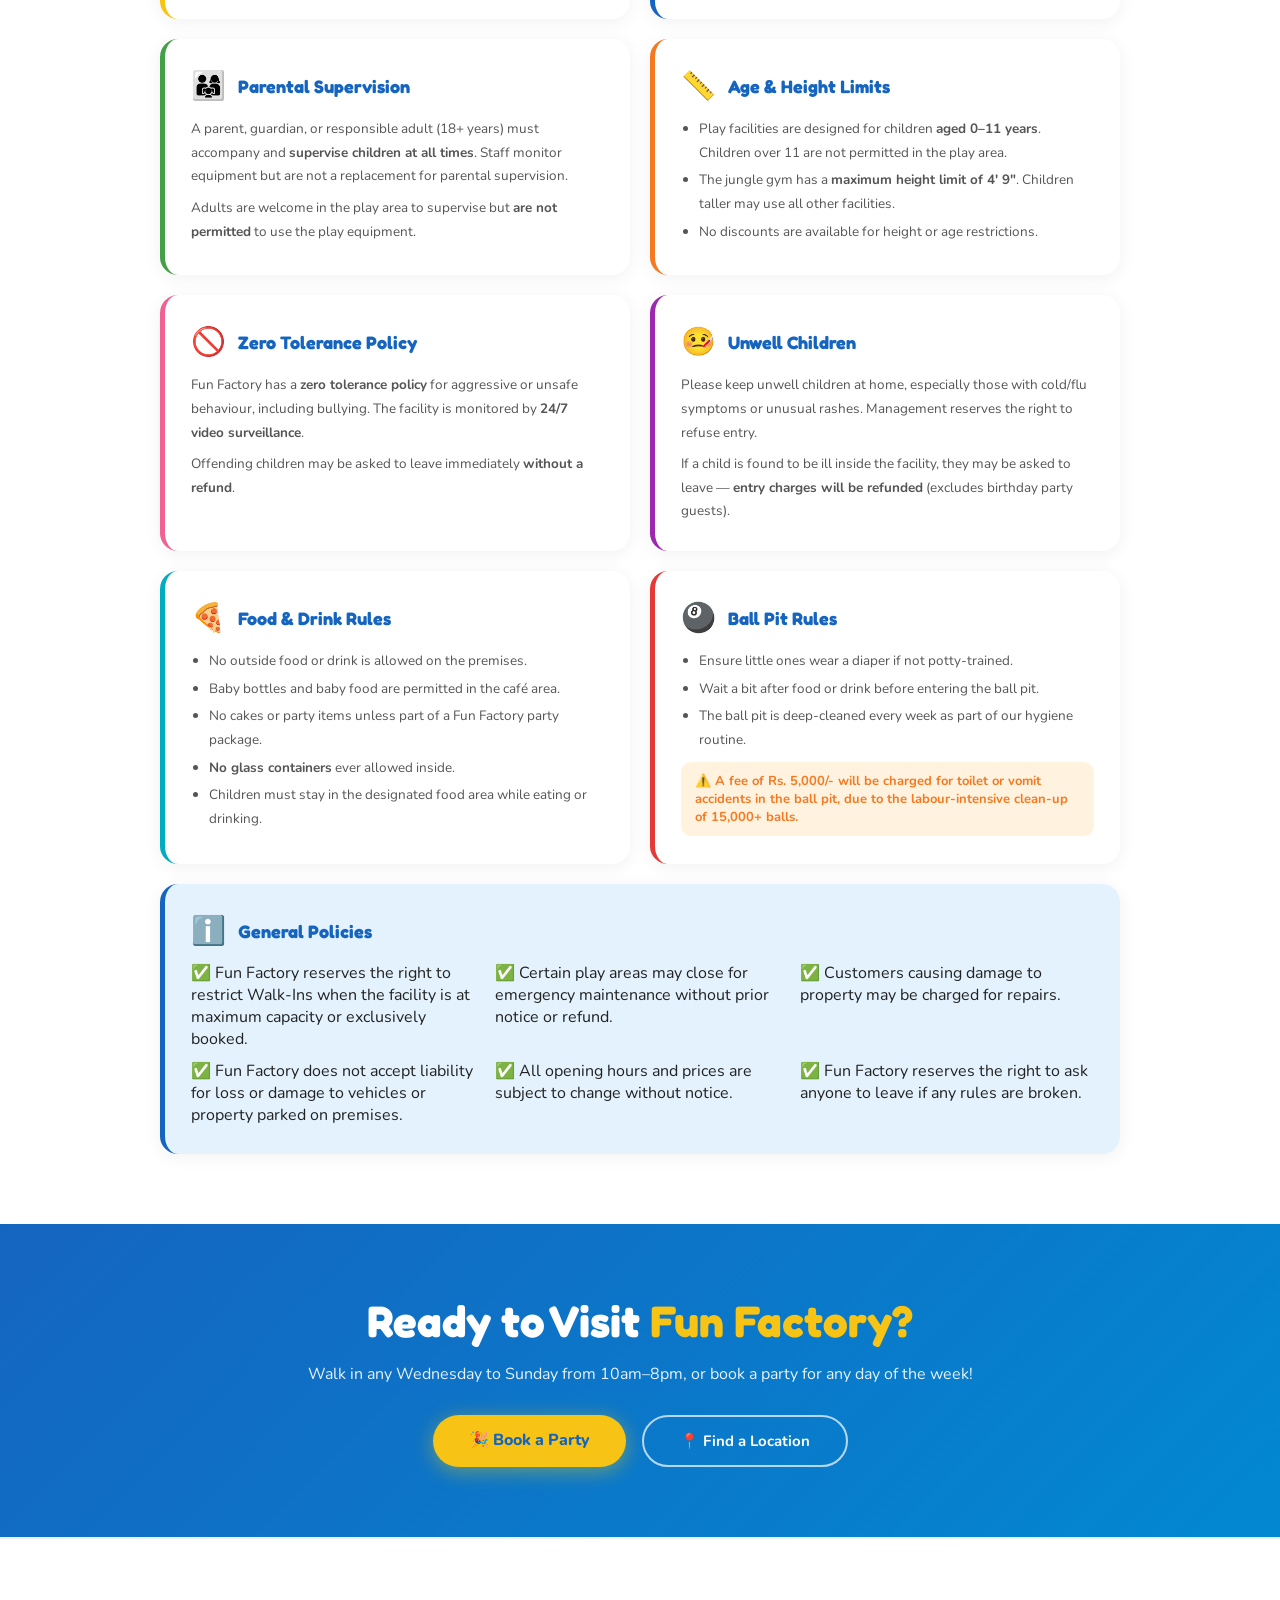
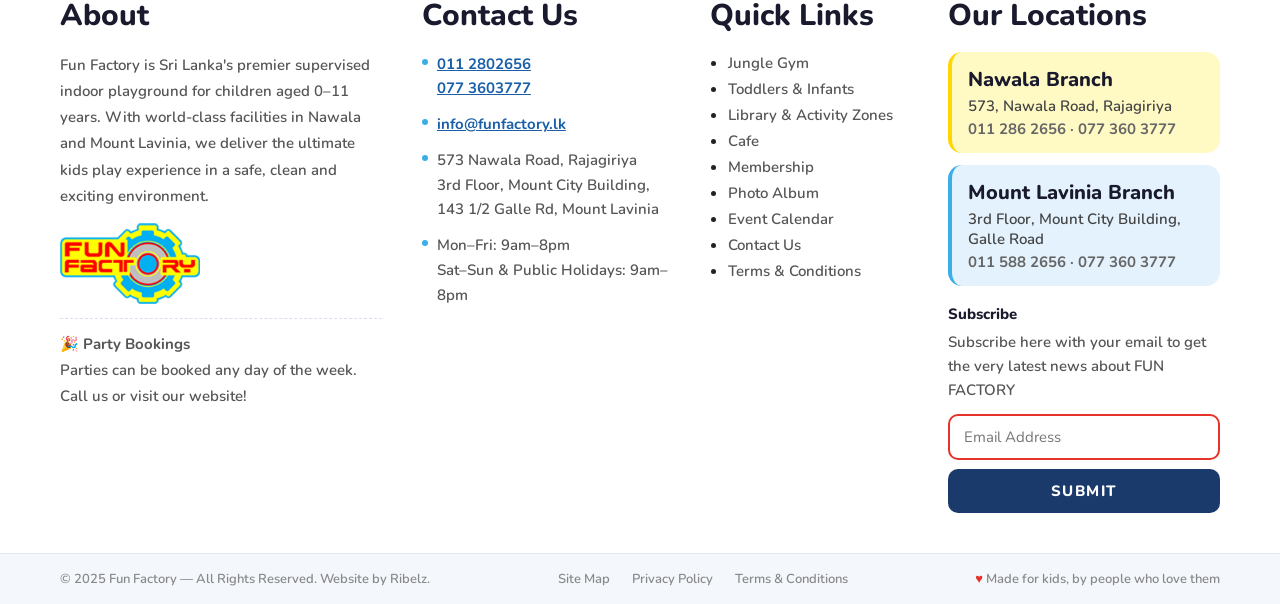
==== commit 6ff717f0: "change imogies in nav bar" ====
--- a/index.html
+++ b/index.html
@@ -1,65 +1,38 @@
 <!DOCTYPE html>
 <html lang="en">
 <head>
-    <meta charset="UTF-8">
-    <meta name="viewport" content="width=device-width, initial-scale=1.0">
-    <title>Fun Factory - Where Kids Play, Laugh & Grow!</title>
-    <link href="https://fonts.googleapis.com/css2?family=Fredoka+One&family=Nunito:wght@400;600;700;800&display=swap" rel="stylesheet">
-    <link href="https://fonts.googleapis.com/css2?family=Cherry+Bomb&display=swap" rel="stylesheet">
-    <link href="https://fonts.googleapis.com/css2?family=Baloo+2:wght@700;800&display=swap" rel="stylesheet">
+    <meta charset="UTF-8" />
+    <meta name="viewport" content="width=device-width, initial-scale=1.0"/>
+    <title>About Us – Fun Factory</title>
+    <link href="https://fonts.googleapis.com/css2?family=Fredoka+One&family=Nunito:wght@400;600;700;800&display=swap" rel="stylesheet"/>
     <style>
-        * { margin: 0; padding: 0; box-sizing: border-box; }
+        *, *::before, *::after { box-sizing: border-box; margin: 0; padding: 0; }
 
         :root {
-          --blue: #3BAEE8;
           --yellow: #F7C416;
+          --blue: #1565C0;
+          --light-blue: #1976D2;
+          --sky: #E3F2FD;
           --orange: #F47920;
-          --red: #E63329;
+          --green: #43A047;
+          --pink: #F06292;
+          --white: #fff;
+          --text: #222;
+          --gray: #f5f7fa;
           --dark-blue: #1A5FA8;
-          --light-blue-bg: #D6EFFA;
-          --white: #ffffff;
           --text-dark: #222;
-          --bubble1: rgba(100,181,246,0.25);
-          --bubble2: rgba(252,228,236,0.35);
-          --bubble3: rgba(255,241,118,0.25);
-          --bubble4: rgba(165,214,167,0.25);
         }
 
         body {
           font-family: 'Nunito', sans-serif;
+          color: var(--text);
           background: var(--white);
           overflow-x: hidden;
         }
 
-        /* ════ BUBBLES BG ════ */
-        .bubbles-bg {
-          position: fixed; inset: 0;
-          pointer-events: none; z-index: 0; overflow: hidden;
-        }
-        .bubble {
-          position: absolute; border-radius: 50%;
-          animation: floatBubble linear infinite; opacity: 0;
-        }
-        .bubble:nth-child(1)  { width:220px;height:220px;top:5%;left:2%;    background:var(--bubble1);animation-duration:18s;animation-delay:0s;   }
-        .bubble:nth-child(2)  { width:160px;height:160px;top:15%;right:8%;  background:var(--bubble2);animation-duration:22s;animation-delay:2s;   }
-        .bubble:nth-child(3)  { width:280px;height:280px;top:55%;left:70%;  background:var(--bubble3);animation-duration:26s;animation-delay:4s;   }
-        .bubble:nth-child(4)  { width:120px;height:120px;top:75%;left:10%;  background:var(--bubble4);animation-duration:20s;animation-delay:1s;   }
-        .bubble:nth-child(5)  { width:190px;height:190px;top:40%;right:2%;  background:var(--bubble1);animation-duration:24s;animation-delay:3s;   }
-        .bubble:nth-child(6)  { width:100px;height:100px;top:85%;right:25%; background:var(--bubble2);animation-duration:19s;animation-delay:5s;   }
-        .bubble:nth-child(7)  { width:240px;height:240px;top:30%;left:38%;  background:var(--bubble3);animation-duration:30s;animation-delay:6s;   }
-        .bubble:nth-child(8)  { width:180px;height:180px;top:60%;left:50%;  background:var(--bubble4);animation-duration:23s;animation-delay:2.5s; }
-        .bubble:nth-child(9)  { width:130px;height:130px;top:10%;left:45%;  background:var(--bubble2);animation-duration:21s;animation-delay:7s;   }
-        .bubble:nth-child(10) { width:200px;height:200px;top:80%;right:5%;  background:var(--bubble1);animation-duration:25s;animation-delay:1.5s; }
-        @keyframes floatBubble {
-          0%   { opacity:0; transform:translateY(30px) scale(0.9); }
-          10%  { opacity:1; }
-          90%  { opacity:1; }
-          100% { opacity:0; transform:translateY(-40px) scale(1.05); }
-        }
-
         /* ════ TOP BANNER ════ */
         .top-banner {
-          background: var(--blue);
+          background: #3BAEE8;
           color: white;
           text-align: center;
           padding: 8px 20px;
@@ -89,6 +62,7 @@
           top: 0;
           z-index: 150;
         }
+
         .logo { flex-shrink: 0; }
         .logo img { height: 90px; width: auto; display: block; }
 
@@ -97,7 +71,9 @@
           align-items: center;
           gap: 4px;
           list-style: none;
-        }
+          margin-left: auto;
+        }
+
         .nav-links a {
           text-decoration: none;
           color: var(--text-dark);
@@ -108,7 +84,12 @@
           transition: all 0.2s;
           white-space: nowrap;
         }
-        .nav-links a:hover { background: rgba(26,95,168,0.1); color: var(--dark-blue); }
+
+        .nav-links a:hover {
+          background: rgba(26,95,168,0.1);
+          color: var(--dark-blue);
+        }
+
         .btn-book-nav {
           background: var(--yellow) !important;
           color: var(--text-dark) !important;
@@ -118,6 +99,7 @@
           box-shadow: 0 4px 0 #c9980e;
           margin-left: 8px;
         }
+
         .btn-book-nav:hover {
           background: #f0b800 !important;
           transform: translateY(2px);
@@ -207,7 +189,7 @@
         }
         .mobile-nav-close:hover { background: rgba(255,255,255,0.35); }
 
-        .mobile-nav-links { list-style: none; padding: 10px 0; flex: 1; }
+        .mobile-nav-links { list-style: none; padding: 10px 0; }
         .mobile-nav-links li a {
           display: flex;
           align-items: center;
@@ -250,2510 +232,576 @@
         }
         .mobile-book-btn:hover { transform: translateY(2px); box-shadow: 0 2px 0 #c9980e; }
 
-        /* ════ HERO 1 ════ */
-        .hero {
-          min-height: 560px;
+        /* ===== HERO BANNER ===== */
+        .about-hero {
+          background: linear-gradient(135deg, #1565C0 0%, #1976D2 50%, #0288D1 100%);
+          color: #fff;
+          padding: 80px 40px 60px;
+          text-align: center;
+          position: relative;
+          overflow: hidden;
+        }
+        .about-hero::before {
+          content: '';
+          position: absolute;
+          top: -60px; left: -60px;
+          width: 220px; height: 220px;
+          background: rgba(255,214,0,0.15);
+          border-radius: 50%;
+        }
+        .about-hero::after {
+          content: '';
+          position: absolute;
+          bottom: -80px; right: -60px;
+          width: 300px; height: 300px;
+          background: rgba(255,255,255,0.08);
+          border-radius: 50%;
+        }
+        .hero-badge {
+          display: inline-block;
+          font-weight: 800;
+          font-size: 13px;
+          padding: 4px 16px;
+          border-radius: 20px;
+          margin-bottom: 12px;
+          letter-spacing: 3px;
+          text-transform: uppercase;
+          color: var(--yellow);
+        }
+        .about-hero h1 {
+          font-family: 'Fredoka One', cursive;
+          font-size: clamp(36px, 6vw, 60px);
+          line-height: 1.1;
+          margin-bottom: 16px;
+        }
+        .about-hero h1 span { color: var(--yellow); }
+        .about-hero p {
+          font-size: 17px;
+          max-width: 600px;
+          margin: 0 auto;
+          opacity: 0.92;
+          line-height: 1.7;
+        }
+
+        /* floating shapes */
+        .float-shape {
+          position: absolute;
+          animation: floaty 3s ease-in-out infinite alternate;
+        }
+        @keyframes floaty {
+          from { transform: translateY(0); }
+          to { transform: translateY(-14px); }
+        }
+        .shape1 { top: 30px; left: 8%; font-size: 40px; animation-delay: 0s; }
+        .shape2 { top: 50px; right: 10%; font-size: 36px; animation-delay: 0.7s; }
+        .shape3 { bottom: 20px; left: 20%; font-size: 30px; animation-delay: 1.2s; }
+        .shape4 { bottom: 30px; right: 18%; font-size: 34px; animation-delay: 0.4s; }
+
+        /* ===== MISSION SECTION ===== */
+        .section { padding: 70px 40px; }
+        .section-label {
+          font-size: 12px;
+          font-weight: 800;
+          letter-spacing: 2px;
+          text-transform: uppercase;
+          color: var(--blue);
+          margin-bottom: 10px;
+        }
+        .section-title {
+          font-family: 'Fredoka One', cursive;
+          font-size: clamp(28px, 4vw, 44px);
+          color: var(--blue);
+          margin-bottom: 20px;
+        }
+        .section-title span { color: var(--orange); }
+
+        .mission-grid {
+          max-width: 1100px;
+          margin: 0 auto;
           display: grid;
           grid-template-columns: 1fr 1fr;
+          gap: 60px;
           align-items: center;
-          padding: 60px 60px;
-          gap: 40px;
+        }
+        .mission-text p {
+          font-size: 16px;
+          line-height: 1.8;
+          color: #444;
+          margin-bottom: 16px;
+        }
+        .mission-visual {
+          background: linear-gradient(135deg, var(--yellow) 0%, #FFE57F 100%);
+          border-radius: 30px;
+          padding: 40px;
+          text-align: center;
           position: relative;
+          box-shadow: 0 20px 60px rgba(255,214,0,0.3);
+        }
+        .mission-quote {
+          font-family: 'Fredoka One', cursive;
+          font-size: 20px;
+          color: var(--blue);
+          line-height: 1.5;
+        }
+        .mission-quote::before { content: '"'; font-size: 60px; line-height: 0; vertical-align: -0.4em; color: var(--blue); opacity: 0.3; }
+
+        /* ===== STATS ===== */
+        .stats-section {
+          background: var(--blue);
+          padding: 60px 40px;
+        }
+        .stats-grid {
+          max-width: 1000px;
+          margin: 0 auto;
+          display: grid;
+          grid-template-columns: repeat(4, 1fr);
+          gap: 30px;
+          text-align: center;
+        }
+        .stat-item { color: #fff; }
+        .stat-number {
+          font-family: 'Fredoka One', cursive;
+          font-size: 52px;
+          color: var(--yellow);
+          line-height: 1;
+        }
+        .stat-label {
+          font-size: 14px;
+          font-weight: 700;
+          opacity: 0.9;
+          margin-top: 6px;
+        }
+
+        /* ===== WHY CHOOSE ===== */
+        .why-section {
+          background: var(--gray);
+          padding: 70px 40px;
+        }
+        .why-inner { max-width: 1100px; margin: 0 auto; }
+        .why-inner .section-label, .why-inner .section-title { text-align: center; }
+        .why-grid {
+          display: grid;
+          grid-template-columns: repeat(3, 1fr);
+          gap: 24px;
+          margin-top: 40px;
+        }
+        .why-card {
+          background: #fff;
+          border-radius: 20px;
+          padding: 32px 28px;
+          text-align: center;
+          box-shadow: 0 4px 24px rgba(0,0,0,0.06);
+          transition: transform 0.25s, box-shadow 0.25s;
+          border-top: 5px solid var(--yellow);
+        }
+        .why-card:nth-child(2) { border-top-color: var(--blue); }
+        .why-card:nth-child(3) { border-top-color: var(--green); }
+        .why-card:nth-child(4) { border-top-color: var(--orange); }
+        .why-card:nth-child(5) { border-top-color: var(--pink); }
+        .why-card:nth-child(6) { border-top-color: #9C27B0; }
+        .why-card:hover { transform: translateY(-8px); box-shadow: 0 12px 40px rgba(0,0,0,0.12); }
+        .why-icon { font-size: 44px; margin-bottom: 14px; }
+        .why-card h3 {
+          font-family: 'Fredoka One', cursive;
+          font-size: 20px;
+          color: var(--blue);
+          margin-bottom: 10px;
+        }
+        .why-card p { font-size: 14px; color: #666; line-height: 1.7; }
+
+        /* ===== FACILITIES PREVIEW ===== */
+        .facilities-section { padding: 70px 40px; }
+        .facilities-inner { max-width: 1100px; margin: 0 auto; }
+        .facilities-inner .section-label,
+        .facilities-inner .section-title { text-align: center; }
+        .fac-grid {
+          display: grid;
+          grid-template-columns: repeat(2, 1fr);
+          gap: 20px;
+          margin-top: 40px;
+        }
+        .fac-card {
+          border-radius: 20px;
           overflow: hidden;
-          z-index: 5;
-        }
-        .hero::before {
-          content: '';
-          position: absolute;
-          width: 320px; height: 320px;
+          display: flex;
+          align-items: center;
+          gap: 20px;
+          padding: 28px;
+          transition: transform 0.2s;
+        }
+        .fac-card:hover { transform: scale(1.02); }
+        .fac-card.jungle { background: linear-gradient(135deg, #E3F2FD, #BBDEFB); }
+        .fac-card.toddler { background: linear-gradient(135deg, #FFF8E1, #FFECB3); }
+        .fac-card.library { background: linear-gradient(135deg, #F3E5F5, #E1BEE7); }
+        .fac-card.cafe { background: linear-gradient(135deg, #E8F5E9, #C8E6C9); }
+        .fac-icon { font-size: 56px; flex-shrink: 0; }
+        .fac-info h3 {
+          font-family: 'Fredoka One', cursive;
+          font-size: 22px;
+          color: var(--blue);
+          margin-bottom: 6px;
+        }
+        .fac-info p { font-size: 14px; color: #555; line-height: 1.6; }
+
+        /* ===== LOCATIONS ===== */
+        .locations-section { background: var(--sky); padding: 70px 40px; }
+        .loc-inner { max-width: 1000px; margin: 0 auto; text-align: center; }
+        .loc-grid {
+          display: grid;
+          grid-template-columns: 1fr 1fr;
+          gap: 30px;
+          margin-top: 40px;
+        }
+        .loc-card {
+          background: #fff;
+          border-radius: 24px;
+          padding: 36px 30px;
+          box-shadow: 0 6px 30px rgba(21,101,192,0.12);
+          border: 2px solid transparent;
+          transition: border-color 0.2s;
+        }
+        .loc-card:hover { border-color: var(--blue); }
+        .loc-badge {
+          display: inline-block;
+          background: var(--yellow);
+          color: var(--blue);
+          font-weight: 800;
+          font-size: 11px;
+          padding: 4px 14px;
+          border-radius: 20px;
+          margin-bottom: 12px;
+          text-transform: uppercase;
+          letter-spacing: 1px;
+        }
+        .loc-card h3 {
+          font-family: 'Fredoka One', cursive;
+          font-size: 24px;
+          color: var(--blue);
+          margin-bottom: 14px;
+        }
+        .loc-detail { display: flex; align-items: center; gap: 10px; margin-bottom: 10px; font-size: 14px; color: #555; }
+        .loc-detail span:first-child { font-size: 20px; }
+        .loc-btn {
+          display: inline-block;
+          margin-top: 18px;
+          background: var(--blue);
+          color: #fff;
+          padding: 10px 28px;
+          border-radius: 25px;
+          text-decoration: none;
+          font-weight: 800;
+          font-size: 14px;
+          transition: background 0.2s;
+        }
+        .loc-btn:hover { background: var(--orange); }
+
+        /* ===== TEAM SECTION ===== */
+        .team-section { padding: 70px 40px; text-align: center; }
+        .team-inner { max-width: 900px; margin: 0 auto; }
+        .team-strip {
+          display: flex;
+          justify-content: center;
+          gap: 16px;
+          margin-top: 40px;
+          flex-wrap: wrap;
+        }
+        .team-emoji {
+          width: 90px; height: 90px;
+          background: var(--yellow);
           border-radius: 50%;
-          background: rgba(255,255,255,0.35);
-          top: -80px; left: -80px;
-          pointer-events: none;
-        }
-        .bubble-extra {
-          position: absolute; border-radius: 50%;
-          background: rgba(255,255,255,0.2); pointer-events: none;
-        }
-        .hero-content { position: relative; z-index: 2; }
-
-        .hero-title-1 {
-          font-family: 'Cherry Bomb', cursive;
-          font-size: 80px;
-          line-height: 1.1;
-          margin-top: 10px;
-          margin-bottom: 30px;
-
-        }
-        .hero-title-1 .line1 { color: var(--dark-blue); }
-        .hero-title-1 .line2 { color: var(--yellow); }
-        .hero-title-1 .line3 { color: var(--orange); }
-
-        .hero-subtitle {
-          font-size: clamp(18px, 2.5vw, 28px);
-          color: var(--text-dark);
-          margin-bottom: 18px;
-          font-weight: 700;
-        }
-        .hero-desc-1 {
-          font-size: clamp(15px, 1.5vw, 18px);
-          color: #555;
-          line-height: 1.7;
-          margin-bottom: 28px;
-        }
-        .hero-buttons {
-          display: flex;
-          gap: 16px;
-          align-items: center;
-          flex-wrap: wrap;
-        }
-        .btn-yellow {
-          background: var(--yellow);
-          color: var(--text-dark);
-          font-family: 'Nunito', sans-serif;
-          font-weight: 800;
-          font-size: 16px;
-          padding: 13px 28px;
-          border-radius: 30px;
-          border: none;
-          cursor: pointer;
-          box-shadow: 0 5px 0 #c9980e;
-          transition: all 0.15s;
-          text-decoration: none;
-          display: inline-flex;
-          align-items: center;
-          gap: 8px;
-        }
-        .btn-yellow:hover { transform: translateY(3px); box-shadow: 0 2px 0 #c9980e; }
-
-        .btn-outline-blue {
-          color: var(--dark-blue);
-          font-weight: 800;
-          font-size: 15px;
-          text-decoration: none;
-          display: inline-flex;
-          align-items: center;
-          gap: 6px;
-          transition: gap 0.2s;
-        }
-        .btn-outline-blue:hover { gap: 10px; }
-
-        /* ════ STAGGER IMAGES ════ */
-        .img-stagger-wrap {
-          position: relative;
-          width: 100%;
-          max-width: 480px;
-          height: 380px;
-          animation: float 4s ease-in-out infinite;
-          margin: 0 auto;
-        }
-        @keyframes float {
-          0%, 100% { transform: translateY(0px); }
-          50%       { transform: translateY(-10px); }
-        }
-        .img-stagger-wrap img {
-          position: absolute;
-          object-fit: cover;
-          border-radius: 18px;
-          box-shadow: 0 10px 32px rgba(0,0,0,0.18);
-          transition: transform 0.3s;
-        }
-        .img-stagger-wrap img:hover { transform: scale(1.03); z-index: 10 !important; }
-        .img-s1 { width: 80%; height: 80%; top: -10%;    left: 18%; z-index: 3; }
-        .img-s2 { width: 60%; height: 50%; bottom: -24%; left: 0;   z-index: 2; }
-        .img-s3 { width: 50%; height: 50%; bottom: -24%; right: -16%; z-index: 1; }
-
-        /* ════ STATS BAR ════ */
-
-.stats-bar {
-  display: flex;
-  justify-content: center;
-  align-items: center;
-  gap: 40px;
-  padding: 28px 40px;
-  border-bottom: 3px solid var(--light-blue-bg);
-  flex-wrap: wrap;
-  position: relative;
-  z-index: 5;
-}
-.stat { text-align: center; }
-.stat-number {
-  font-family: 'Fredoka One', cursive;
-  font-size: clamp(28px, 4vw, 42px);
-  color: var(--dark-blue);
-  line-height: 1;
-}
-.stat-label {
-  font-size: 12px; font-weight: 700;
-  color: #888; text-transform: uppercase;
-  letter-spacing: 1px; margin-top: 4px;
-}
-.stats-bar .img-ss {
-  height: 130px;
-  width: auto;
-  object-fit: contain;
-  position: static;
-  border-radius: 0;
-  box-shadow: none;
-  transition: transform 0.3s;
-  animation: mascotFloat 4s ease-in-out infinite;
-}
-.stats-bar .img-s1:hover { transform: scale(1.08); }
-
-@media (max-width: 768px) {
-  .stats-bar { gap: 20px; padding: 20px 16px; }
-  .stat-number { font-size: 28px; }
-  .stat-label { font-size: 11px; }
-  .stats-bar .img-s1 { height: 55px; }
-}
-
-        /* ════ SECTION ════ */
-        .section {
-          padding: 60px;
-          position: relative;
-          z-index: 5;
-        }
-
-        /* ════ FACILITIES GRID ════ */
-        .facilities-grid {
-          display: grid;
-          grid-template-columns: 1fr 1fr 1fr;
-          gap: 20px;
-          align-items: start;
-        }
-        .fac-col { display: flex; flex-direction: column; gap: 20px; }
-        .fac-card {
-          border-radius: 22px;
-          padding: 28px 24px;
-          min-height: 170px;
-        }
-        .fac-card .fac-icon { font-size: 38px; margin-bottom: 8px; }
-        .fac-card .fac-title {
-          font-family: 'Fredoka One', cursive;
-          font-size: 25px;
-          margin-bottom: 8px;
-        }
-        .fac-card .fac-desc { font-size: 15px; font-weight: 600; line-height: 1.6; }
-        .fac-blue   { background: #A8DDEF; color: #1a1a1a; }
-        .fac-pink   { background: #F5C4D0; color: #1a1a1a; }
-        .fac-yellow { background: #FAE07A; color: #1a1a1a; margin-top:15px; }
-        .fac-navy   { background: #4A6FA5; color: #fff; }
-        .fac-navy .fac-desc { color: rgba(255,255,255,0.88); }
-
-        .mascot-col {
           display: flex;
           align-items: center;
           justify-content: center;
-        }
-        .mascot-wrap {
+          font-size: 42px;
+          box-shadow: 0 6px 20px rgba(255,214,0,0.3);
+          animation: bounceIn 0.5s both;
+        }
+        .team-emoji:nth-child(2) { background: #BBDEFB; animation-delay: 0.1s; }
+        .team-emoji:nth-child(3) { background: #C8E6C9; animation-delay: 0.2s; }
+        .team-emoji:nth-child(4) { background: #F8BBD0; animation-delay: 0.3s; }
+        .team-emoji:nth-child(5) { background: #FFE0B2; animation-delay: 0.4s; }
+        @keyframes bounceIn {
+          from { transform: scale(0); opacity: 0; }
+          to { transform: scale(1); opacity: 1; }
+        }
+        .team-desc { margin-top: 30px; font-size: 16px; color: #555; line-height: 1.8; max-width: 650px; margin-left: auto; margin-right: auto; }
+
+        /* ===== CTA BANNER ===== */
+        .cta-section {
+          background: linear-gradient(135deg, var(--blue), #0288D1);
+          padding: 70px 40px;
+          text-align: center;
+          color: #fff;
+        }
+        .cta-section h2 {
+          font-family: 'Fredoka One', cursive;
+          font-size: clamp(28px, 4vw, 44px);
+          margin-bottom: 16px;
+        }
+        .cta-section h2 span { color: var(--yellow); }
+        .cta-section p { font-size: 16px; opacity: 0.9; margin-bottom: 30px; }
+        .cta-btns { display: flex; gap: 16px; justify-content: center; flex-wrap: wrap; }
+        .btn-yellow {
+          background: var(--yellow);
+          color: var(--blue);
+          padding: 14px 36px;
+          border-radius: 30px;
+          font-weight: 800;
+          font-size: 16px;
+          text-decoration: none;
+          transition: transform 0.2s, box-shadow 0.2s;
+          box-shadow: 0 4px 20px rgba(255,214,0,0.4);
+        }
+        .btn-yellow:hover { transform: translateY(-2px); box-shadow: 0 8px 30px rgba(255,214,0,0.5); }
+        .btn-outline {
+          border: 2px solid rgba(255,255,255,0.7);
+          color: #fff;
+          padding: 14px 36px;
+          border-radius: 30px;
+          font-weight: 700;
+          font-size: 15px;
+          text-decoration: none;
+          transition: background 0.2s;
+        }
+        .btn-outline:hover { background: rgba(255,255,255,0.1); }
+
+        /* ===== OPERATING HOURS ===== */
+        .hours-section { background: var(--gray); padding: 70px 40px; }
+        .hours-inner { max-width: 900px; margin: 0 auto; text-align: center; }
+        .hours-table {
+          width: 100%;
+          border-collapse: collapse;
+          margin-top: 30px;
+          background: #fff;
+          border-radius: 20px;
+          overflow: hidden;
+          box-shadow: 0 4px 24px rgba(0,0,0,0.07);
+        }
+        .hours-table thead { background: var(--blue); color: #fff; }
+        .hours-table th {
+          padding: 16px 20px;
+          font-family: 'Fredoka One', cursive;
+          font-size: 16px;
+          font-weight: normal;
+          text-align: left;
+        }
+        .hours-table td {
+          padding: 16px 20px;
+          font-size: 14px;
+          color: #444;
+          border-bottom: 1px solid #f0f0f0;
+          text-align: left;
+        }
+        .hours-table tr:last-child td { border-bottom: none; }
+        .hours-table tr:nth-child(even) td { background: #fafbff; }
+        .hours-note {
+          background: #FFF8E1;
+          border-left: 4px solid var(--yellow);
+          border-radius: 10px;
+          padding: 14px 20px;
+          margin-top: 20px;
+          font-size: 13px;
+          color: #555;
+          text-align: left;
+        }
+
+        /* ===== TERMS & CONDITIONS ===== */
+        .tnc-section { padding: 70px 40px; }
+        .tnc-inner { max-width: 960px; margin: 0 auto; }
+        .tnc-inner .section-label, .tnc-inner .section-title { text-align: center; }
+        .tnc-grid {
+          display: grid;
+          grid-template-columns: repeat(2, 1fr);
+          gap: 20px;
+          margin-top: 40px;
+        }
+        .tnc-card {
+          background: #fff;
+          border-radius: 18px;
+          padding: 28px 26px;
+          box-shadow: 0 3px 18px rgba(0,0,0,0.06);
+          border-left: 5px solid var(--yellow);
+        }
+        .tnc-card:nth-child(2) { border-left-color: var(--blue); }
+        .tnc-card:nth-child(3) { border-left-color: var(--green); }
+        .tnc-card:nth-child(4) { border-left-color: var(--orange); }
+        .tnc-card:nth-child(5) { border-left-color: var(--pink); }
+        .tnc-card:nth-child(6) { border-left-color: #9C27B0; }
+        .tnc-card:nth-child(7) { border-left-color: #00ACC1; }
+        .tnc-card:nth-child(8) { border-left-color: #E53935; }
+        .tnc-card-header { display: flex; align-items: center; gap: 12px; margin-bottom: 12px; }
+        .tnc-icon { font-size: 28px; }
+        .tnc-card h3 {
+          font-family: 'Fredoka One', cursive;
+          font-size: 18px;
+          color: var(--blue);
+        }
+        .tnc-card p, .tnc-card li {
+          font-size: 13.5px;
+          color: #555;
+          line-height: 1.75;
+        }
+        .tnc-card ul { padding-left: 18px; }
+        .tnc-card li { margin-bottom: 4px; }
+        .tnc-highlight {
+          background: #FFF3E0;
+          border-radius: 10px;
+          padding: 10px 14px;
+          margin-top: 10px;
+          font-size: 13px;
+          color: var(--orange);
+          font-weight: 700;
+        }
+        .tnc-full-width { grid-column: 1 / -1; }
+
+        /* ════ FOOTER ════ */
+        .ff-footer {
+          background: #fff;
+          font-family: 'Nunito', sans-serif;
+          border-top: 2px solid #e8f0f8;
           position: relative;
-          width: 340px; height: 380px;
-          display: flex; align-items: center; justify-content: center;
-        }
-        .mascot-glow {
-          position: absolute;
-          width: 280px; height: 280px;
+          z-index: 5;
+        }
+        .ff-footer-main {
+          display: grid;
+          grid-template-columns: 1.3fr 1fr 0.8fr 1.1fr;
+          gap: 40px;
+          padding: 56px 60px 40px;
+          max-width: 1800px;
+          margin: 0 auto;
+          position: relative;
+        }
+        .ff-foot-col h4 {
+          font-family: 'Nunito', sans-serif;
+          font-size: 18px; font-weight: 800;
+          color: #1a1a2e; margin: 0 0 16px;
+        }
+        .ff-foot-col p {
+          font-size: 13.5px; color: #555;
+          font-weight: 600; line-height: 1.75;
+        }
+        .ff-foot-col ul {
+          list-style: disc;
+          padding-left: 18px; margin: 0;
+          display: flex; flex-direction: column; gap: 4px;
+        }
+        .ff-foot-col ul li a {
+          font-size: 13.5px; color: #555;
+          font-weight: 600; text-decoration: none;
+          transition: color 0.2s;
+        }
+        .ff-foot-col ul li a:hover { color: #1A5FA8; }
+        .ff-footer-logo {
+          width: 140px; height: auto;
+          display: block; margin: 14px 0 12px;
+        }
+        .ff-about-party {
+          font-size: 13px; color: #555;
+          font-weight: 600; margin-top: 14px;
+          line-height: 1.65;
+          border-top: 1px dashed #dde;
+          padding-top: 12px;
+        }
+        .ff-contact-item {
+          display: flex; align-items: flex-start;
+          gap: 9px; margin-bottom: 11px;
+        }
+        .ff-contact-dot {
+          width: 6px; height: 6px;
           border-radius: 50%;
-          background: radial-gradient(circle, rgba(59,174,232,0.15) 0%, rgba(59,174,232,0) 70%);
-          animation: pulse 3s ease-in-out infinite;
-        }
-        @keyframes pulse { 0%,100%{transform:scale(1);} 50%{transform:scale(1.08);} }
-        .mascot-img {
-          position: relative; z-index: 2;
-          width: 100%; height: 100%;
-          object-fit: contain;
-          filter: drop-shadow(0 20px 40px rgba(26,95,168,0.2));
-          animation: mascotFloat 4s ease-in-out infinite;
-        }
-        @keyframes mascotFloat { 0%,100%{transform:translateY(0px);} 50%{transform:translateY(-14px);} }
-        .splash {
-          position: absolute; border-radius: 50%; opacity: 0.6;
-          animation: splashPop 0.5s ease both;
-        }
-        .s1 { width:26px;height:26px;background:var(--yellow); top:50px;  left:10px;  animation-delay:0.8s; }
-        .s2 { width:18px;height:18px;background:var(--red);    top:130px; right:15px; animation-delay:1.1s; }
-        .s3 { width:22px;height:22px;background:#43a047;       bottom:100px;right:5px; animation-delay:1.4s; }
-        .s4 { width:14px;height:14px;background:#f06292;       bottom:80px; left:15px; animation-delay:1.7s; }
-        @keyframes splashPop {
-          0%{transform:scale(0);opacity:0;}
-          70%{transform:scale(1.3);opacity:0.65;}
-          100%{transform:scale(1);opacity:0.6;}
-        }
-
-        /* ════ FEATURES STRIP ════ */
-        .features-strip {
-          position: relative; z-index: 5;
-          background: linear-gradient(135deg, var(--dark-blue) 0%, var(--blue) 100%);
-          padding: 36px 60px;
+          background: #3BAEE8;
+          margin-top: 7px; flex-shrink: 0;
+        }
+        .ff-contact-item a {
+          color: #1A5FA8; font-weight: 700;
+          font-size: 13.5px; text-decoration: underline;
+        }
+        .ff-contact-item span.txt {
+          font-size: 13px; color: #555;
+          font-weight: 600; line-height: 1.65;
+        }
+        .ff-loc-card {
+          border-radius: 14px;
+          padding: 14px 16px;
+          margin-bottom: 12px;
+        }
+        .ff-loc-card.yellow { background: #FFF9C4; border-left: 4px solid #FFD600; }
+        .ff-loc-card.blue   { background: #E3F2FD; border-left: 4px solid #3BAEE8; }
+        .ff-loc-name { font-family: 'Nunito', sans-serif; font-size: 15px; font-weight: 800; color: #1a1a2e; margin-bottom: 3px; }
+        .ff-loc-addr { font-size: 12.5px; color: #444; font-weight: 600; margin-bottom: 3px; }
+        .ff-loc-tel  { font-size: 12.5px; color: #666; font-weight: 700; }
+        .ff-subscribe-wrap { margin-top: 18px; }
+        .ff-subscribe-wrap h5 { font-family: 'Nunito', sans-serif; font-size: 17px; font-weight: 800; color: #1a1a2e; margin: 0 0 6px; }
+        .ff-subscribe-wrap p { font-size: 13px; color: #555; font-weight: 600; line-height: 1.6; margin-bottom: 12px; }
+        .ff-sub-input {
+          width: 100%; padding: 11px 14px;
+          border: 2px solid #E63329;
+          border-radius: 10px;
+          font-family: 'Nunito', sans-serif;
+          font-size: 13px; color: #333;
+          outline: none; box-sizing: border-box;
+          margin-bottom: 9px;
+        }
+        .ff-sub-input:focus { border-color: #1A5FA8; }
+        .ff-sub-btn {
+          width: 100%;
+          background: #1A3A6B;
+          color: #fff; border: none;
+          padding: 12px;
+          border-radius: 10px;
+          font-family: 'Nunito', sans-serif;
+          font-size: 14px; font-weight: 800;
+          letter-spacing: 1.5px; cursor: pointer;
+          transition: background 0.2s;
+        }
+        .ff-sub-btn:hover { background: #1A5FA8; }
+        .ff-footer-bottom {
+          background: #f4f8fc;
+          border-top: 1px solid #dde8f5;
+          padding: 16px 60px;
           display: flex;
-          gap: 32px;
-          justify-content: center;
+          align-items: center;
+          justify-content: space-between;
           flex-wrap: wrap;
-        }
-        .feature-item { display: flex; align-items: center; gap: 16px; color: #fff; }
-        .feature-icon-wrap {
-          width: 54px; height: 54px;
-          background: rgba(255,255,255,0.18);
-          border-radius: 16px;
-          display: flex; align-items: center; justify-content: center;
-          font-size: 26px; flex-shrink: 0;
-          transition: transform 0.3s;
-        }
-        .feature-item:hover .feature-icon-wrap { transform: rotate(10deg) scale(1.1); }
-        .feature-text h4 { font-size: 16px; font-weight: 800; }
-        .feature-text p  { font-size: 13px; opacity: 0.8; font-weight: 600; }
-
-        /* ════ HERO 2 ════ */
-        .hero2 {
-          position: relative; z-index: 5;
-          display: grid;
-          grid-template-columns: 1fr 1fr;
-          align-items: center;
-          gap: 60px;
-          padding: 80px 80px;
-          background: rgba(255,255,255,0.6);
-        }
-        .hero2-left { display: flex; flex-direction: column; gap: 28px; }
-        .eyebrow {
-          font-size: 13px; font-weight: 800;
-          letter-spacing: 3px; text-transform: uppercase;
-          color: var(--red);
-        }
-        .hero2-title {
-          font-family: 'Baloo 2', cursive;
-          font-size: clamp(36px, 5vw, 62px);
-          line-height: 1.1; color: #1a1a2e;
-        }
-        .hero2-title .accent-kids { color: var(--red); }
-        .hero2-title .accent-blue { color: var(--dark-blue); }
-        .hero2-desc { font-size: 17px; color: #555; line-height: 1.7; max-width: 420px; }
-
-        .badges { display: flex; flex-direction: column; gap: 12px; }
-        .badge {
-          display: inline-flex; align-items: center; gap: 10px;
-          border: 2px solid #dde; border-radius: 50px;
-          padding: 10px 22px; font-size: 15px; font-weight: 700;
-          color: #333; width: fit-content;
-          background: rgba(255,255,255,0.8);
-          transition: 0.3s; cursor: default;
-        }
-        .badge:hover { transform: translateX(6px); border-color: var(--blue); box-shadow: 0 4px 18px rgba(59,174,232,0.18); }
-        .badge-icon { font-size: 18px; }
-
-        .hero2-right {
-          display: flex; justify-content: center; align-items: center;
-        }
-
-        /* ════ LOCATIONS ════ */
-        .locations {
-          position: relative; z-index: 5;
-          padding: 80px;
-          text-align: center;
-
-        }
-        .section-label {
-          font-size: 13px; font-weight: 800;
-          letter-spacing: 3px; text-transform: uppercase;
-          color: var(--red); margin-bottom: 12px;
-        }
-        .section-title {
-          font-family: 'Baloo 2', cursive;
-          font-size: clamp(28px, 4vw, 48px);
-          color: #1a1a2e; margin-bottom: 48px;
-        }
-        .location-cards {
-          display: flex; gap: 28px;
-          justify-content: center; flex-wrap: wrap;
-        }
-        .location-card {
-          background: #fff; border: 2px solid #eef;
-          border-radius: 24px; padding: 36px 32px;
-          width: 260px; transition: 0.3s; cursor: pointer;
-        }
-        .location-card:hover {
-          transform: translateY(-8px);
-          box-shadow: 0 20px 48px rgba(26,95,168,0.15);
-          border-color: var(--blue);
-        }
-        .loc-icon   { font-size: 36px; margin-bottom: 14px; }
-        .loc-name   { font-family: 'Baloo 2', cursive; font-size: 22px; color: #1a1a2e; margin-bottom: 8px; }
-        .loc-detail { font-size: 14px; color: #888; font-weight: 600; line-height: 1.6; }
-
-        /* ════ AGE BANNER ════ */
-        .age-banner {
-          position: relative; z-index: 5;
-          margin: 0 80px 80px;
-          background: linear-gradient(135deg, #fff9c4, #ffe082);
-          border-radius: 28px; padding: 48px 60px;
-          display: flex; align-items: center;
-          justify-content: space-between;
-          gap: 32px; flex-wrap: wrap;
-          border: 2px solid #fdd835; overflow: hidden;
-        }
-        .age-banner::before {
-          content: '🎈'; font-size: 120px;
-          position: absolute; right: 40px; top: 50%;
-          transform: translateY(-50%); opacity: 0.15;
-          pointer-events: none;
-        }
-        .age-left h2 {
-          font-family: 'Baloo 2', cursive;
-          font-size: clamp(24px, 4vw, 44px);
-          color: #1a1a2e; margin-bottom: 8px;
-        }
-        .age-left p { font-size: 16px; color: #555; font-weight: 600; max-width: 380px; }
-        .age-badge {
-          background: #fff; border: 3px solid var(--yellow);
-          border-radius: 20px; padding: 20px 40px;
-          text-align: center; box-shadow: 0 8px 24px rgba(247,196,22,0.3);
-        }
-        .age-badge .num {
-          font-family: 'Baloo 2', cursive; font-size: 60px;
-          line-height: 1; color: var(--dark-blue);
-        }
-        .age-badge .label { font-size: 15px; font-weight: 800; color: #555; margin-top: 4px; }
-
-        /* ════ FOOTER ════ */
-        .footer-bottom {
-          background: #0e3d6e; color: rgba(255,255,255,0.5);
-          text-align: center; padding: 14px;
-          font-size: 13px; font-weight: 600;
-          position: relative; z-index: 5;
-        }
-
-        /* ════════════════════════════════
-           RESPONSIVE — TABLET (≤1024px)
-        ════════════════════════════════ */
-        @media (max-width: 1024px) {
-          nav { padding: 4px 24px; }
-          .logo img { height: 70px; }
-          .nav-links gap { gap: 2px; }
-          .nav-links a { font-size: 13px; padding: 6px 8px; }
-          .hero { padding: 50px 40px; }
-          .hero2 { padding: 60px 40px; gap: 40px; }
-          .locations { padding: 60px 40px; }
-          .age-banner { margin: 0 40px 60px; }
-          .section { padding: 50px 40px; }
-          .mascot-wrap { width: 280px; height: 320px; }
-        }
-
-        /* ════════════════════════════════
-           RESPONSIVE — MOBILE (≤768px)
-        ════════════════════════════════ */
+          gap: 12px;
+        }
+        .ff-footer-bottom span, .ff-footer-bottom a {
+          font-size: 13px; color: #888;
+          font-weight: 600; text-decoration: none;
+        }
+        .ff-footer-bottom a:hover { color: #1A5FA8; }
+        .ff-footer-bottom .heart { color: #E63329; }
+        .ff-footer-bottom-links { display: flex; gap: 22px; }
+
+        /* ===== RESPONSIVE ===== */
+        @media (max-width: 900px) {
+          nav { padding: 10px 20px; }
+          .nav-links { display: none !important; }
+          .hamburger-btn { display: flex !important; }
+          .mission-grid, .why-grid, .fac-grid, .loc-grid { grid-template-columns: 1fr; }
+          .stats-grid { grid-template-columns: repeat(2, 1fr); }
+          .ff-footer-main { grid-template-columns: 1fr 1fr; gap: 30px; padding: 44px 40px 30px; }
+          .section, .why-section, .facilities-section, .locations-section, .team-section, .hours-section, .tnc-section { padding: 50px 20px; }
+          .tnc-grid { grid-template-columns: 1fr; }
+          .hours-table th, .hours-table td { padding: 12px 14px; font-size: 13px; }
+          .ff-footer-bottom { padding: 14px 40px; }
+        }
+
+        @media (max-width: 600px) {
+          .top-banner { font-size: 12px; gap: 8px; padding: 8px 14px; }
+        }
+
         @media (max-width: 768px) {
-
-          /* Navbar */
+          .ff-footer-main { grid-template-columns: 1fr; gap: 28px; padding: 36px 18px 24px; }
+          .ff-footer-bottom { padding: 14px 18px; flex-direction: column; text-align: center; }
+          .ff-footer-bottom-links { justify-content: center; }
           nav { padding: 6px 18px; }
           .logo img { height: 60px; }
-          .nav-links { display: none !important; }
-          .hamburger-btn { display: flex !important; }
-
-          /* Top banner */
-          .top-banner { font-size: 12px; gap: 8px; padding: 8px 14px; }
-
-          /* Hero 1 */
-          .hero {
-            grid-template-columns: 1fr;
-            padding: 36px 20px 28px;
-            gap: 32px;
-            min-height: auto;
-          }
-          .hero-title-1 { font-size: clamp(44px, 13vw, 64px); margin-bottom: 12px; }
-          .hero-subtitle { font-size: 20px; }
-          .hero-desc-1 { font-size: 15px; }
-          .bubble-extra { display: none; }
-
-          /* Stagger images — mobile: simple stack */
-          .img-stagger-wrap {
-            height: 260px;
-            max-width: 100%;
-          }
-          .img-s1 { width: 62%; height: 56%; top: 0;    left: 16%; }
-          .img-s2 { width: 56%; height: 50%; bottom: 0; left: 0;   }
-          .img-s3 { width: 48%; height: 44%; bottom: 4%; right: 0; }
-
-          /* Stats bar */
-          .stats-bar { gap: 20px; padding: 20px 16px; }
-          .stat-number { font-size: 28px; }
-          .stat-label { font-size: 11px; }
-
-          /* Facilities */
-          .section { padding: 36px 18px; }
-          .facilities-grid { grid-template-columns: 1fr 1fr; }
-          .mascot-col { display: none; }
-          .fac-card { min-height: 140px; padding: 20px 18px; }
-          .fac-card .fac-icon { font-size: 30px; }
-          .fac-card .fac-title { font-size: 17px; }
-          .fac-card .fac-desc { font-size: 12.5px; }
-
-          /* Features strip */
-          .features-strip { padding: 28px 18px; gap: 20px; }
-          .feature-text h4 { font-size: 14px; }
-          .feature-text p  { font-size: 12px; }
-          .feature-icon-wrap { width: 44px; height: 44px; font-size: 22px; }
-
-          /* Hero 2 */
-          .hero2 {
-            grid-template-columns: 1fr;
-            padding: 44px 20px;
-            gap: 32px;
-          }
-          .hero2-right { order: -1; }
-          .mascot-wrap { width: 220px; height: 240px; }
-          .hero2-desc { font-size: 15px; }
-
-          /* Locations */
-          .locations { padding: 50px 18px; }
-          .location-cards { gap: 16px; }
-          .location-card { width: 100%; max-width: 300px; padding: 24px 20px; }
-
-          /* Age banner */
-          .age-banner {
-            margin: 0 18px 50px;
-            padding: 28px 22px;
-            flex-direction: column;
-            text-align: center;
-          }
-          .age-banner::before { font-size: 80px; opacity: 0.1; }
-          .age-badge { padding: 16px 30px; }
-          .age-badge .num { font-size: 44px; }
-          .age-left p { max-width: 100%; }
-        }
-
-        /* ════ EXTRA SMALL (≤400px) ════ */
-        @media (max-width: 400px) {
-          .hero-title-1 { font-size: 40px; }
-          .facilities-grid { grid-template-columns: 1fr; }
-          .location-card { width: 100%; }
-          .hero-buttons { flex-direction: column; align-items: flex-start; }
-        }
-        /* ════ WHO WE ARE ════ */
-        .who-we-are {
-          position: relative; z-index: 5;
-          padding: 80px;
-
-        }
-        .wwa-eyebrow {
-          display: flex; align-items: center; gap: 12px;
-          font-size: 13px; font-weight: 800;
-          letter-spacing: 3px; text-transform: uppercase;
-          color: var(--red); margin-bottom: 12px;
-        }
-        .wwa-eyebrow::after {
-          content: '';
-          display: inline-block;
-          width: 60px; height: 2px;
-          background: var(--red); border-radius: 2px;
-        }
-        .wwa-heading {
-          font-family: 'Cherry Bomb', cursive;
-          font-size: clamp(30px, 4.5vw, 52px);
-          color: #1a1a2e; margin-bottom: 44px;
-        }
-        .wwa-cards {
-          display: grid;
-          grid-template-columns: 1fr 1fr;
-          gap: 28px;
-          margin-bottom: 0;
-        }
-        .wwa-card {
-          border-radius: 24px;
-          padding: 36px 32px;
-          border: 2.5px solid;
-          position: relative; overflow: hidden;
-          transition: transform 0.3s, box-shadow 0.3s;
-        }
-        .wwa-card:hover {
-          transform: translateY(-6px);
-          box-shadow: 0 18px 48px rgba(0,0,0,0.13);
-        }
-        .wwa-card::before {
-          content: '';
-          position: absolute;
-          width: 160px; height: 160px;
-          border-radius: 50%;
-          right: -35px; top: -35px;
-          opacity: 0.15;
-        }
-        .wwa-card-yellow {
-          background: #FFFDE7;
-          border-color: #FAE07A;
-        }
-        .wwa-card-yellow::before { background: var(--yellow); }
-        .wwa-card-blue {
-          background: #E8F4FD;
-          border-color: #A8DDEF;
-        }
-        .wwa-card-blue::before { background: var(--blue); }
-        .wwa-card-icon {
-          width: 52px; height: 52px;
-          border-radius: 14px;
-          display: flex; align-items: center; justify-content: center;
-          font-size: 26px; margin-bottom: 18px;
-          position: relative; z-index: 1;
-        }
-        .icon-yellow { background: #FFF3B0; }
-        .icon-blue   { background: #C8E8F8; }
-        .wwa-card-title {
-          font-family: 'Baloo 2', cursive;
-          font-size: clamp(22px, 2.5vw, 28px);
-          color: #1a1a2e; margin-bottom: 14px; line-height: 1.2;
-          position: relative; z-index: 1;
-        }
-        .wwa-card-desc {
-          font-size: 14.5px; color: #555;
-          line-height: 1.75; font-weight: 600;
-          margin-bottom: 22px;
-          position: relative; z-index: 1;
-        }
-        .wwa-list {
-          list-style: none; padding: 0; margin: 0;
-          display: flex; flex-direction: column; gap: 10px;
-          position: relative; z-index: 1;
-        }
-        .wwa-list li {
-          display: flex; align-items: center; gap: 10px;
-          font-size: 13.5px; font-weight: 700; color: #444;
-        }
-        .wwa-list li::before {
-          content: '';
-          width: 8px; height: 8px;
-          border-radius: 50%;
-          flex-shrink: 0;
-        }
-        .wwa-card-yellow .wwa-list li::before { background: var(--orange); }
-        .wwa-card-blue   .wwa-list li::before { background: var(--blue); }
-
-        /* Mission Statement Banner */
-        .mission-banner {
-          position: relative; z-index: 5;
-          background: var(--dark-blue);
-          padding: 64px 80px;
-          text-align: center;
-          overflow: hidden;
-        }
-        .mission-banner::before {
-          content: '\201C';
-          position: absolute; top: -20px; left: 30px;
-          font-family: 'Cherry Bomb', cursive;
-          font-size: 260px; line-height: 1;
-          color: rgba(255,255,255,0.05);
-          pointer-events: none;
-        }
-        .mission-banner::after {
-          content: '';
-          position: absolute;
-          width: 300px; height: 300px;
-          border-radius: 50%;
-          background: rgba(59,174,232,0.08);
-          bottom: -80px; right: -60px;
-          pointer-events: none;
-        }
-        .mission-quote {
-          font-family: 'Baloo 2', cursive;
-          font-size: clamp(20px, 3vw, 34px);
-          color: #fff; line-height: 1.55;
-          max-width: 820px; margin: 0 auto 22px;
-          position: relative; z-index: 1;
-        }
-        .mission-quote .hl-safe   { color: var(--yellow); font-style: italic; }
-        .mission-quote .hl-clean  { color: #7FE6A0; font-style: italic; }
-        .mission-quote .hl-secure { color: var(--yellow); font-style: italic; }
-        .mission-attr {
-          font-size: 14px; font-weight: 700;
-          color: rgba(255,255,255,0.45);
-          letter-spacing: 2px; text-transform: uppercase;
-          position: relative; z-index: 1;
-        }
-
-        /* ════ AGE BANNER ════ */
-        .age-banner {
-          position: relative; z-index: 5;
-          margin: 0 80px 80px;
-          background: linear-gradient(135deg, #fff9c4, #ffe082);
-          border-radius: 28px; padding: 48px 60px;
-          display: flex; align-items: center;
-          justify-content: space-between;
-          gap: 32px; flex-wrap: wrap;
-          border: 2px solid #fdd835; overflow: hidden;
-        }
-        .age-banner::before {
-          content: '🎈'; font-size: 120px;
-          position: absolute; right: 40px; top: 50%;
-          transform: translateY(-50%); opacity: 0.15;
-          pointer-events: none;
-        }
-        .age-left h2 {
-          font-family: 'Baloo 2', cursive;
-          font-size: clamp(24px, 4vw, 44px);
-          color: #1a1a2e; margin-bottom: 8px;
-        }
-        .age-left p { font-size: 16px; color: #555; font-weight: 600; max-width: 380px; }
-        .age-badge {
-          background: #fff; border: 3px solid var(--yellow);
-          border-radius: 20px; padding: 20px 40px;
-          text-align: center; box-shadow: 0 8px 24px rgba(247,196,22,0.3);
-        }
-        .age-badge .num {
-          font-family: 'Baloo 2', cursive; font-size: 60px;
-          line-height: 1; color: var(--dark-blue);
-        }
-        .age-badge .label { font-size: 15px; font-weight: 800; color: #555; margin-top: 4px; }
-
-        .footer-bottom {
-          background: #0e3d6e; color: rgba(255,255,255,0.5);
-          text-align: center; padding: 14px;
-          font-size: 13px; font-weight: 600;
-          position: relative; z-index: 5;
-        }
-
-        @media (max-width: 1024px) {
-          nav { padding: 4px 24px; }
-          .logo img { height: 70px; }
-          .nav-links a { font-size: 13px; padding: 6px 8px; }
-          .hero { padding: 50px 40px; }
-          .hero2 { padding: 60px 40px; gap: 40px; }
-          .locations { padding: 60px 40px; }
-          .age-banner { margin: 0 40px 60px; }
-          .section { padding: 50px 40px; }
-          .mascot-wrap { width: 280px; height: 320px; }
-          .who-we-are { padding: 60px 40px; }
-          .mission-banner { padding: 50px 40px; }
-        }
-
-        @media (max-width: 768px) {
-          nav { padding: 6px 18px; }
-          .logo img { height: 60px; }
-          .nav-links { display: none !important; }
-          .hamburger-btn { display: flex !important; }
-          .top-banner { font-size: 12px; gap: 8px; padding: 8px 14px; }
-          .hero {
-            grid-template-columns: 1fr;
-            padding: 36px 20px 28px;
-            gap: 32px;
-            min-height: auto;
-          }
-          .hero-title-1 { font-size: clamp(44px, 13vw, 64px); margin-bottom: 12px; }
-          .hero-subtitle { font-size: 20px; }
-          .hero-desc-1 { font-size: 15px; }
-          .bubble-extra { display: none; }
-          .img-stagger-wrap {
-            height: 260px;
-            max-width: 100%;
-          }
-          .img-s1 { width: 62%; height: 56%; top: 0;    left: 16%; }
-          .img-s2 { width: 56%; height: 50%; bottom: 0; left: 0;   }
-          .img-s3 { width: 48%; height: 44%; bottom: 4%; right: 0; }
-          .stats-bar { gap: 20px; padding: 20px 16px; }
-          .stat-number { font-size: 28px; }
-          .stat-label { font-size: 11px; }
-          .section { padding: 36px 18px; }
-          .facilities-grid { grid-template-columns: 1fr 1fr; }
-          .mascot-col { display: none; }
-          .fac-card { min-height: 140px; padding: 20px 18px; }
-          .fac-card .fac-icon { font-size: 30px; }
-          .fac-card .fac-title { font-size: 17px; }
-          .fac-card .fac-desc { font-size: 12.5px; }
-          .features-strip { padding: 28px 18px; gap: 20px; }
-          .feature-text h4 { font-size: 14px; }
-          .feature-text p  { font-size: 12px; }
-          .feature-icon-wrap { width: 44px; height: 44px; font-size: 22px; }
-          .hero2 {
-            grid-template-columns: 1fr;
-            padding: 44px 20px;
-            gap: 32px;
-          }
-          .hero2-right { order: -1; }
-          .mascot-wrap { width: 220px; height: 240px; }
-          .hero2-desc { font-size: 15px; }
-          .locations { padding: 50px 18px; }
-          .location-cards { gap: 16px; }
-          .location-card { width: 100%; max-width: 300px; padding: 24px 20px; }
-
-          /* Who We Are mobile */
-          .who-we-are { padding: 44px 18px; }
-          .wwa-cards {
-            grid-template-columns: 1fr;
-            gap: 20px;
-          }
-          .wwa-card { padding: 28px 22px; }
-          .wwa-card-title { font-size: 22px; }
-          .wwa-card-desc { font-size: 14px; }
-          .mission-banner { padding: 44px 20px; }
-          .mission-banner::before { font-size: 160px; }
-          .mission-quote { font-size: clamp(18px, 5vw, 26px); }
-
-          .age-banner {
-            margin: 0 18px 50px;
-            padding: 28px 22px;
-            flex-direction: column;
-            text-align: center;
-          }
-          .age-banner::before { font-size: 80px; opacity: 0.1; }
-          .age-badge { padding: 16px 30px; }
-          .age-badge .num { font-size: 44px; }
-          .age-left p { max-width: 100%; }
-        }
-
-        @media (max-width: 400px) {
-          .hero-title-1 { font-size: 40px; }
-          .facilities-grid { grid-template-columns: 1fr; }
-          .location-card { width: 100%; }
-          .hero-buttons { flex-direction: column; align-items: flex-start; }
-          .wwa-card { padding: 22px 18px; }
-        }
-         /* ════ EVENTS & PROMOTIONS ════ */
-        .events-section {
-          position: relative; z-index: 5;
-          background: #f8f9fb;
-        }
-
-        /* Offers Ticker */
-        .offers-ticker-wrap {
-          display: flex; align-items: center;
-          background: #fff; overflow: hidden;
-          border-bottom: 1px solid #eee;
-          height: 42px;
-        }
-        .offers-badge {
-          background: var(--yellow);
-          color: #1a1a2e;
-          font-weight: 900; font-size: 12px;
-          padding: 0 18px; height: 100%;
-          display: flex; align-items: center;
-          flex-shrink: 0; letter-spacing: 1.5px;
-          border-right: 2px solid #e8b800;
-        }
-        .offers-ticker {
-          flex: 1; overflow: hidden;
-          position: relative;
-        }
-        .offers-track {
-          display: flex; gap: 40px;
-          white-space: nowrap;
-          animation: tickerScroll 28s linear infinite;
-          font-size: 13px; font-weight: 700;
-          color: #444; padding: 0 20px;
-          align-items: center; height: 42px;
-        }
-        .offers-track .dot { color: #ccc; }
-        @keyframes tickerScroll {
-          0%   { transform: translateX(0); }
-          100% { transform: translateX(-50%); }
-        }
-
-        /* Layout */
-        .events-inner {
-          display: grid;
-          grid-template-columns: 240px 1fr;
-          gap: 0;
-          min-height: 500px;
-        }
-
-        /* Sidebar */
-        .events-sidebar {
-          background: #fff;
-          border-right: 1px solid #eee;
-          padding: 28px 20px;
-          display: flex; flex-direction: column; gap: 20px;
-        }
-        .sidebar-card {
-          background: #f0f8ff;
-          border-radius: 16px;
-          padding: 20px 18px;
-        }
-        .sidebar-card-yellow { background: #fffbea; }
-        .sidebar-title {
-          font-family: 'Baloo 2', cursive;
-          font-size: 16px; font-weight: 800;
-          color: #1a1a2e; margin-bottom: 14px;
-        }
-        .hours-table, .know-table {
-          display: flex; flex-direction: column; gap: 8px;
-          margin-bottom: 12px;
-        }
-        .hours-row, .know-row {
-          display: flex; justify-content: space-between;
-          gap: 8px; font-size: 13px;
-        }
-        .hours-day, .know-key { color: #555; font-weight: 600; }
-        .hours-time { font-weight: 800; color: #1a1a2e; }
-        .hours-time.muted, .know-val { font-weight: 700; color: #888; }
-        .red-val { color: var(--red) !important; }
-        .sidebar-note {
-          font-size: 12px; color: #999; font-weight: 600;
-          line-height: 1.5; margin-top: 8px;
-          border-top: 1px dashed #ddd; padding-top: 10px;
-        }
-
-        /* Events Content */
-        .events-content {
-          padding: 32px 36px;
-          display: flex; flex-direction: column; gap: 28px;
-        }
-        .events-header { text-align: center; }
-        .events-title {
-          font-family: 'Baloo 2', cursive;
-          font-size: clamp(24px, 3vw, 36px);
-          font-weight: 800; color: #1a1a2e;
-          margin-bottom: 6px;
-        }
-        .events-sub {
-          font-size: 14px; color: #888; font-weight: 600;
-        }
-
-        .events-block { display: flex; flex-direction: column; gap: 16px; }
-        .block-header {
-          display: flex; align-items: center;
-          justify-content: space-between;
-        }
-        .block-title {
-          font-family: 'Baloo 2', cursive;
-          font-size: 19px; font-weight: 800; color: #1a1a2e;
-        }
-        .see-all-link {
-          font-size: 20px; color: #888; text-decoration: none;
-          transition: color 0.2s; font-weight: 700;
-        }
-        .see-all-link:hover { color: var(--dark-blue); }
-
-        .event-cards-grid {
-          display: grid;
-          grid-template-columns: repeat(4, 1fr);
-          gap: 14px;
-        }
-        .event-card {
-          background: #fff;
-          border-radius: 16px;
-          overflow: hidden;
-          box-shadow: 0 2px 12px rgba(0,0,0,0.07);
-          transition: transform 0.25s, box-shadow 0.25s;
-        }
-        .event-card:hover {
-          transform: translateY(-4px);
-          box-shadow: 0 10px 32px rgba(0,0,0,0.13);
-        }
-        .event-img-wrap { width: 100%; height: 120px; overflow: hidden; }
-        .event-img {
-          width: 100%; height: 100%;
-          object-fit: cover;
-          transition: transform 0.4s;
-        }
-        .event-card:hover .event-img { transform: scale(1.05); }
-        .event-body { padding: 14px 14px 12px; }
-        .event-name {
-          font-family: 'Baloo 2', cursive;
-          font-size: 15px; font-weight: 800;
-          color: #1a1a2e; margin-bottom: 3px;
-        }
-        .event-time {
-          font-size: 11.5px; color: #888; font-weight: 700;
-          margin-bottom: 4px;
-        }
-        .event-desc {
-          font-size: 12px; color: #666; font-weight: 600;
-          line-height: 1.5; margin-bottom: 10px;
-        }
-        .event-footer {
-          display: flex; align-items: center;
-          justify-content: space-between;
-        }
-        .event-branch {
-          font-size: 11.5px; font-weight: 800; color: #aaa;
-        }
-        .event-btn {
-          border: none; cursor: pointer;
-          font-family: 'Nunito', sans-serif;
-          font-weight: 900; font-size: 12px;
-          padding: 7px 16px; border-radius: 20px;
-          transition: transform 0.15s, box-shadow 0.15s;
-          letter-spacing: 0.5px;
-        }
-        .event-btn:hover { transform: translateY(2px); }
-        .btn-blue   { background: var(--blue);   color: #fff; box-shadow: 0 3px 0 #1a8fc0; }
-        .btn-blue:hover   { box-shadow: 0 1px 0 #1a8fc0; }
-        .btn-orange { background: var(--orange); color: #fff; box-shadow: 0 3px 0 #c0560a; }
-        .btn-orange:hover { box-shadow: 0 1px 0 #c0560a; }
-        .btn-gray   { background: #e0e0e0;       color: #555; box-shadow: 0 3px 0 #bbb; }
-        .btn-gray:hover   { box-shadow: 0 1px 0 #bbb; }
-
-        /* Mission Statement Banner */
-        .mission-banner {
-          position: relative; z-index: 5;
-          background: var(--dark-blue);
-          padding: 64px 80px;
-          text-align: center;
-          overflow: hidden;
-        }
-        .mission-banner::before {
-          content: '\201C';
-          position: absolute; top: -20px; left: 30px;
-          font-family: 'Cherry Bomb', cursive;
-          font-size: 260px; line-height: 1;
-          color: rgba(255,255,255,0.05);
-          pointer-events: none;
-        }
-        .mission-banner::after {
-          content: '';
-          position: absolute;
-          width: 300px; height: 300px;
-          border-radius: 50%;
-          background: rgba(59,174,232,0.08);
-          bottom: -80px; right: -60px;
-          pointer-events: none;
-        }
-        .mission-quote {
-          font-family: 'Baloo 2', cursive;
-          font-size: clamp(20px, 3vw, 34px);
-          color: #fff; line-height: 1.55;
-          max-width: 820px; margin: 0 auto 22px;
-          position: relative; z-index: 1;
-        }
-        .mission-quote .hl-safe   { color: var(--yellow); font-style: italic; }
-        .mission-quote .hl-clean  { color: #7FE6A0; font-style: italic; }
-        .mission-quote .hl-secure { color: var(--yellow); font-style: italic; }
-        .mission-attr {
-          font-size: 14px; font-weight: 700;
-          color: rgba(255,255,255,0.45);
-          letter-spacing: 2px; text-transform: uppercase;
-          position: relative; z-index: 1;
-        }
-
-        /* ════ AGE BANNER ════ */
-        .age-banner {
-          position: relative; z-index: 5;
-          margin: 0 80px 80px;
-          background: linear-gradient(135deg, #fff9c4, #ffe082);
-          border-radius: 28px; padding: 48px 60px;
-          display: flex; align-items: center;
-          justify-content: space-between;
-          gap: 32px; flex-wrap: wrap;
-          border: 2px solid #fdd835; overflow: hidden;
-        }
-        .age-banner::before {
-          content: '🎈'; font-size: 120px;
-          position: absolute; right: 40px; top: 50%;
-          transform: translateY(-50%); opacity: 0.15;
-          pointer-events: none;
-        }
-        .age-left h2 {
-          font-family: 'Baloo 2', cursive;
-          font-size: clamp(24px, 4vw, 44px);
-          color: #1a1a2e; margin-bottom: 8px;
-        }
-        .age-left p { font-size: 16px; color: #555; font-weight: 600; max-width: 380px; }
-        .age-badge {
-          background: #fff; border: 3px solid var(--yellow);
-          border-radius: 20px; padding: 20px 40px;
-          text-align: center; box-shadow: 0 8px 24px rgba(247,196,22,0.3);
-        }
-        .age-badge .num {
-          font-family: 'Baloo 2', cursive; font-size: 60px;
-          line-height: 1; color: var(--dark-blue);
-        }
-        .age-badge .label { font-size: 15px; font-weight: 800; color: #555; margin-top: 4px; }
-
-        .footer-bottom {
-          background: #0e3d6e; color: rgba(255,255,255,0.5);
-          text-align: center; padding: 14px;
-          font-size: 13px; font-weight: 600;
-          position: relative; z-index: 5;
-        }
-
-        @media (max-width: 1024px) {
-          nav { padding: 4px 24px; }
-          .logo img { height: 70px; }
-          .nav-links a { font-size: 13px; padding: 6px 8px; }
-          .hero { padding: 50px 40px; }
-          .hero2 { padding: 60px 40px; gap: 40px; }
-          .locations { padding: 60px 40px; }
-          .age-banner { margin: 0 40px 60px; }
-          .section { padding: 50px 40px; }
-          .mascot-wrap { width: 280px; height: 320px; }
-          .events-inner { grid-template-columns: 200px 1fr; }
-          .events-content { padding: 24px 20px; }
-          .event-cards-grid { grid-template-columns: repeat(2, 1fr); }
-          .who-we-are { padding: 60px 40px; }
-          .mission-banner { padding: 50px 40px; }
-        }
-
-        @media (max-width: 768px) {
-          nav { padding: 6px 18px; }
-          .logo img { height: 60px; }
-          .nav-links { display: none !important; }
-          .hamburger-btn { display: flex !important; }
-          .top-banner { font-size: 12px; gap: 8px; padding: 8px 14px; }
-          .hero {
-            grid-template-columns: 1fr;
-            padding: 36px 20px 28px;
-            gap: 32px;
-            min-height: auto;
-          }
-          .hero-title-1 { font-size: clamp(44px, 13vw, 64px); margin-bottom: 12px; }
-          .hero-subtitle { font-size: 20px; }
-          .hero-desc-1 { font-size: 15px; }
-          .bubble-extra { display: none; }
-          .img-stagger-wrap {
-            height: 260px;
-            max-width: 100%;
-          }
-          .img-s1 { width: 62%; height: 56%; top: 0;    left: 16%; }
-          .img-s2 { width: 56%; height: 50%; bottom: 0; left: 0;   }
-          .img-s3 { width: 48%; height: 44%; bottom: 4%; right: 0; }
-          .stats-bar { gap: 20px; padding: 20px 16px; }
-          .stat-number { font-size: 28px; }
-          .stat-label { font-size: 11px; }
-          .section { padding: 36px 18px; }
-          .facilities-grid { grid-template-columns: 1fr 1fr; }
-          .mascot-col { display: none; }
-          .fac-card { min-height: 140px; padding: 20px 18px; }
-          .fac-card .fac-icon { font-size: 30px; }
-          .fac-card .fac-title { font-size: 17px; }
-          .fac-card .fac-desc { font-size: 12.5px; }
-          .features-strip { padding: 28px 18px; gap: 20px; }
-          .feature-text h4 { font-size: 14px; }
-          .feature-text p  { font-size: 12px; }
-          .feature-icon-wrap { width: 44px; height: 44px; font-size: 22px; }
-          .hero2 {
-            grid-template-columns: 1fr;
-            padding: 44px 20px;
-            gap: 32px;
-          }
-          .hero2-right { order: -1; }
-          .mascot-wrap { width: 220px; height: 240px; }
-          .hero2-desc { font-size: 15px; }
-          .stats-cards-wrap { padding: 32px 18px; gap: 16px; }
-          .stat-card { min-width: 160px; padding: 28px 18px 22px; }
-          .stat-card-icon { font-size: 36px; }
-          .stat-card-num { font-size: 38px; }
-          .locations { padding: 50px 18px; }
-          .location-cards { gap: 16px; }
-          .location-card { width: 100%; max-width: 300px; padding: 28px 24px; }
-
-          /* Events section mobile */
-          .events-inner { grid-template-columns: 1fr; }
-          .events-sidebar {
-            border-right: none;
-            border-bottom: 1px solid #eee;
-            flex-direction: row; flex-wrap: wrap; gap: 14px;
-            padding: 20px 16px;
-          }
-          .sidebar-card { flex: 1; min-width: 240px; }
-          .events-content { padding: 24px 16px; }
-          .event-cards-grid { grid-template-columns: 1fr; gap: 12px; }
-          .event-img-wrap { height: 160px; }
-          .offers-track { font-size: 12px; }
-
-
-          .who-we-are { padding: 44px 18px; }
-          .wwa-cards {
-            grid-template-columns: 1fr;
-            gap: 20px;
-          }
-          .wwa-card { padding: 28px 22px; }
-          .wwa-card-title { font-size: 22px; }
-          .wwa-card-desc { font-size: 14px; }
-          .mission-banner { padding: 44px 20px; }
-          .mission-banner::before { font-size: 160px; }
-          .mission-quote { font-size: clamp(18px, 5vw, 26px); }
-
-          .age-banner {
-            margin: 0 18px 50px;
-            padding: 28px 22px;
-            flex-direction: column;
-            text-align: center;
-          }
-          .age-banner::before { font-size: 80px; opacity: 0.1; }
-          .age-badge { padding: 16px 30px; }
-          .age-badge .num { font-size: 44px; }
-          .age-left p { max-width: 100%; }
-        }
-
-        @media (max-width: 400px) {
-          .hero-title-1 { font-size: 40px; }
-          .facilities-grid { grid-template-columns: 1fr; }
-          .location-card { width: 100%; }
-          .hero-buttons { flex-direction: column; align-items: flex-start; }
-          .wwa-card { padding: 22px 18px; }
-        }
-        /* ════ SERVICES SECTION ════ */
-        .services-section {
-          position: relative; z-index: 5;
-          padding: 80px;
-
-          overflow: hidden;
-        }
-        .services-section::before {
-          content: '';
-          position: absolute;
-          width: 340px; height: 340px;
-          border-radius: 50%;
-          background: rgba(255,255,255,0.2);
-          top: -100px; right: -80px;
-          pointer-events: none;
-        }
-        .services-section::after {
-          content: '';
-          position: absolute;
-          width: 240px; height: 240px;
-          border-radius: 50%;
-          background: rgba(255,255,255,0.15);
-          bottom: -70px; left: -60px;
-          pointer-events: none;
-        }
-        .services-eyebrow {
-          font-size: 13px; font-weight: 800;
-          letter-spacing: 3px; text-transform: uppercase;
-          color: #1A5FA8; margin-bottom: 10px;
-          position: relative; z-index: 2;
-        }
-        .services-heading {
-          font-family: 'Cherry Bomb', cursive;
-          font-size: clamp(28px, 4vw, 50px);
-          color: #1a1a2e; margin-bottom: 40px;
-          position: relative; z-index: 2;
-        }
-
-        /* Tab Buttons */
-        .services-tabs {
-          display: flex; gap: 16px; flex-wrap: wrap;
-          margin-bottom: 36px;
-          position: relative; z-index: 2;
-        }
-        .svc-tab-btn {
-          font-family: 'Baloo 2', cursive;
-          font-size: 18px; font-weight: 800;
-          padding: 14px 38px;
-          border-radius: 50px;
-          border: none; cursor: pointer;
-          transition: all 0.2s;
-          box-shadow: 0 4px 0 rgba(0,0,0,0.15);
-          letter-spacing: 0.3px;
-        }
-        .svc-tab-btn:hover { transform: translateY(2px); box-shadow: 0 2px 0 rgba(0,0,0,0.15); }
-        .svc-tab-btn.active { transform: translateY(2px); box-shadow: 0 2px 0 rgba(0,0,0,0.18); }
-        .svc-tab-pink   { background: #FF4DC4; color: #fff; }
-        .svc-tab-pink.active   { background: #e600a8; }
-        .svc-tab-green  { background: #7DC95E; color: #fff; }
-        .svc-tab-green.active  { background: #5aab3a; }
-
-        /* Tab Panels */
-        .services-panel {
-          display: none;
-          position: relative; z-index: 2;
-        }
-        .services-panel.active { display: block; }
-
-        .svc-panel-inner {
-          background: #fff;
-          border-radius: 28px;
-          padding: 44px 48px;
-          box-shadow: 0 8px 40px rgba(0,0,0,0.1);
-          position: relative; overflow: hidden;
-        }
-        .svc-panel-inner::before {
-          content: '';
-          position: absolute;
-          width: 200px; height: 200px;
-          border-radius: 50%;
-          top: -60px; right: -60px;
-          opacity: 0.08;
-        }
-        .panel-pink::before  { background: #FF4DC4; }
-        .panel-green::before { background: #7DC95E; }
-
-        .svc-panel-title {
-          font-family: 'Baloo 2', cursive;
-          font-size: clamp(24px, 3vw, 36px);
-          font-weight: 800; color: #1a1a2e;
-          margin-bottom: 6px;
-        }
-        .svc-rate-label {
-          display: inline-block;
-          font-size: 13px; font-weight: 800;
-          letter-spacing: 2px; text-transform: uppercase;
-          margin: 18px 0 8px;
-        }
-        .rate-pink  { color: #FF4DC4; }
-        .rate-green { color: #5aab3a; }
-
-        .svc-rate {
-          font-family: 'Baloo 2', cursive;
-          font-size: clamp(18px, 2.5vw, 26px);
-          font-weight: 800; color: #1a1a2e;
-          margin-bottom: 24px;
-        }
-        .svc-desc {
-          font-size: 15px; color: #555; font-weight: 600;
-          line-height: 1.75; margin-bottom: 20px;
-          max-width: 640px;
-        }
-        .svc-rules {
-          list-style: none; padding: 0; margin: 0;
-          display: flex; flex-direction: column; gap: 12px;
-          margin-top: 8px;
-        }
-        .svc-rules li {
-          display: flex; align-items: flex-start; gap: 12px;
-          font-size: 14px; font-weight: 600; color: #444;
-          line-height: 1.55;
-        }
-        .svc-rules li::before {
-          content: '';
-          width: 9px; height: 9px;
-          border-radius: 50%;
-          flex-shrink: 0; margin-top: 6px;
-        }
-        .panel-pink  .svc-rules li::before { background: #FF4DC4; }
-        .panel-green .svc-rules li::before { background: #7DC95E; }
-        .svc-link { color: var(--blue); text-decoration: underline; font-weight: 700; }
-
-        /* Mission Statement Banner */
-        .mission-banner {
-          position: relative; z-index: 5;
-          background: var(--dark-blue);
-          padding: 64px 80px;
-          text-align: center;
-          overflow: hidden;
-        }
-        .mission-banner::before {
-          content: '\201C';
-          position: absolute; top: -20px; left: 30px;
-          font-family: 'Cherry Bomb', cursive;
-          font-size: 260px; line-height: 1;
-          color: rgba(255,255,255,0.05);
-          pointer-events: none;
-        }
-        .mission-banner::after {
-          content: '';
-          position: absolute;
-          width: 300px; height: 300px;
-          border-radius: 50%;
-          background: rgba(59,174,232,0.08);
-          bottom: -80px; right: -60px;
-          pointer-events: none;
-        }
-        .mission-quote {
-          font-family: 'Baloo 2', cursive;
-          font-size: clamp(20px, 3vw, 34px);
-          color: #fff; line-height: 1.55;
-          max-width: 820px; margin: 0 auto 22px;
-          position: relative; z-index: 1;
-        }
-        .mission-quote .hl-safe   { color: var(--yellow); font-style: italic; }
-        .mission-quote .hl-clean  { color: #7FE6A0; font-style: italic; }
-        .mission-quote .hl-secure { color: var(--yellow); font-style: italic; }
-        .mission-attr {
-          font-size: 14px; font-weight: 700;
-          color: rgba(255,255,255,0.45);
-          letter-spacing: 2px; text-transform: uppercase;
-          position: relative; z-index: 1;
-        }
-        .svc-tab-btn {
-      padding: 10px 20px;
-      border: none;
-      border-radius: 25px;
-      font-weight: bold;
-      cursor: pointer;
-      transition: 0.3s;
-      color: white;
-    }
-
-    /* Blue button */
-    .svc-tab-blue {
-      background: var(--blue);
-    }
-
-    .svc-tab-blue:hover {
-      background: #1A5FA8;
-    }
-
-    /* Red button */
-    .svc-tab-red {
-      background: var(--red);
-    }
-
-    .svc-tab-red:hover {
-      background: #E63329;
-    }
-
-    /* Active state */
-    .svc-tab-btn.active {
-      box-shadow: 0 4px 12px rgba(0,0,0,0.2);
-      transform: scale(1.05);
-    }
-        @media (max-width: 768px) {
-  /* ... your existing mobile styles ... */
-
-  /* ADD THESE: */
-  .services-section {
-    padding: 36px 18px;
-  }
-  .svc-panel-inner {
-    padding: 28px 20px;
-    border-radius: 18px;
-  }
-  .services-tabs {
-    gap: 10px;
-    margin-bottom: 24px;
-  }
-  .svc-tab-btn {
-    padding: 10px 22px;
-    font-size: 15px;
-  }
-}
-        /* ════ HERO IMAGE COLLAGE ════ */
-.img-stagger-wrap {
-  width: 100%;
-  max-width: 480px;
-  display: grid;
-  grid-template-columns: 1fr 1fr;
-  grid-template-rows: 230px 160px;
-  gap: 10px;
-  margin: 0 auto;
-  animation: float 4s ease-in-out infinite;
-}
-
-.img-s1 {
-  grid-column: 1 / 3;
-  grid-row: 1;
-  width: 100%;
-  height: 100%;
-  object-fit: cover;
-  border-radius: 16px;
-  box-shadow: 0 10px 32px rgba(0,0,0,0.18);
-  transition: transform 0.4s;
-  position: static;
-}
-
-.img-s2 {
-  grid-column: 1;
-  grid-row: 2;
-  width: 100%;
-  height: 100%;
-  object-fit: cover;
-  border-radius: 16px;
-  box-shadow: 0 10px 32px rgba(0,0,0,0.18);
-  transition: transform 0.4s;
-  position: static;
-}
-
-.img-s3 {
-  grid-column: 2;
-  grid-row: 2;
-  width: 100%;
-  height: 100%;
-  object-fit: cover;
-  border-radius: 16px;
-  box-shadow: 0 10px 32px rgba(0,0,0,0.18);
-  transition: transform 0.4s;
-  position: static;
-}
-
-.img-stagger-wrap img:hover {
-  transform: scale(1.03);
-  z-index: 10;
-}
-
-/* Mobile */
-@media (max-width: 768px) {
-  .img-stagger-wrap {
-    max-width: 100%;
-    grid-template-rows: 180px 120px;
-    gap: 8px;
-    height: auto;
-  }
-}
- .img-stagger-wrap {
-  width: 100%;
-  max-width: 700px;
-  height: 500px;
-  margin-top: 5%;
-  right:8%;
-  animation: float 4s ease-in-out infinite;
-  border-radius: 30px;
-  overflow: hidden;
-
-}
-
-.img-s1 {
-  width: 100%;
-  height: 100%;
-  object-fit: cover;
-  display: block;
-  transition: transform 0.4s;
-  position: static;
-  border-radius: 22px;
-}
-
-.img-s1:hover { transform: scale(1.04); }
-
-@media (max-width: 768px) {
-  .img-stagger-wrap {
-    max-width: 100%;
-    height: 260px;
-  }
-}
-
-        .fex-section {
-    position: relative; z-index: 5;
-    padding: 80px;
-
-  }
-  .fex-eyebrow {
-    font-size: 13px; font-weight: 800;
-    letter-spacing: 3px; text-transform: uppercase;
-    color: var(--red); margin-bottom: 10px;
-  }
-  .fex-heading {
-    font-family: 'Cherry Bomb', cursive;
-    font-size: clamp(28px, 4vw, 50px);
-    color: #1a1a2e; margin-bottom: 36px;
-  }
-
-  /* ── Explorer wrapper ── */
-  .fex-wrap {
-    display: flex;
-    border-radius: 28px;
-    overflow: hidden;
-    border: 2px solid #d0eaf8;
-    background: #fff;
-    min-height: 460px;
-    box-shadow: 0 12px 48px rgba(26,95,168,0.10);
-  }
-
-  /* ── Sidebar ── */
-  .fex-sidebar {
-    width: 230px;
-    flex-shrink: 0;
-    background: #f2f8ff;
-    padding: 24px 14px;
-    display: flex;
-    flex-direction: column;
-    gap: 8px;
-    border-right: 2px solid #d0eaf8;
-  }
-  .fex-sidebar-lbl {
-    font-family: 'Fredoka One', cursive;
-    font-size: 11px; font-weight: 800;
-    color: var(--blue); letter-spacing: 2.5px;
-    text-transform: uppercase;
-    padding-bottom: 12px;
-    border-bottom: 1.5px solid #cce7f8;
-    margin-bottom: 4px;
-  }
-
-  /* ── Nav buttons — each has its own color ── */
-  .fex-btn {
-    display: flex; align-items: center;
-    gap: 12px; padding: 13px 15px;
-    border-radius: 18px; border: none;
-    background: transparent; cursor: pointer;
-    text-align: left; width: 100%;
-    font-family: 'Nunito', sans-serif;
-    transition: all 0.22s;
-    position: relative; overflow: hidden;
-  }
-  .fex-btn-inner { display: flex; align-items: center; gap: 12px; position: relative; z-index: 1; }
-  .fex-btn-icon  { font-size: 22px; width: 28px; text-align: center; flex-shrink: 0; }
-  .fex-btn-lbl   { font-family: 'Baloo 2', cursive; font-size: 14px; font-weight: 800; color: #1a1a2e; line-height: 1.2; }
-
-  /* Jungle — blue */
-  .fex-btn-jungle:hover, .fex-btn-jungle.fex-active { background: #A8DDEF; box-shadow: 0 4px 16px rgba(59,174,232,0.30); }
-  /* Toddler — pink */
-  .fex-btn-toddler:hover, .fex-btn-toddler.fex-active { background: #F5C4D0; box-shadow: 0 4px 16px rgba(224,80,128,0.25); }
-  /* Library — yellow */
-  .fex-btn-library:hover, .fex-btn-library.fex-active { background: #FAE07A; box-shadow: 0 4px 16px rgba(247,196,22,0.30); }
-  /* Café — navy */
-  .fex-btn-cafe:hover, .fex-btn-cafe.fex-active { background: #4A6FA5; box-shadow: 0 4px 16px rgba(74,111,165,0.30); }
-  .fex-btn-cafe:hover .fex-btn-lbl,
-  .fex-btn-cafe.fex-active .fex-btn-lbl { color: #fff; }
-
-  /* ── Detail panel ── */
-  .fex-detail {
-    flex: 1; padding: 40px 48px;
-    position: relative; overflow: hidden;
-    transition: background 0.35s ease;
-  }
-  .fex-detail-blob {
-    position: absolute;
-    width: 200px; height: 200px;
-    border-radius: 50%;
-    top: -60px; right: -60px;
-    opacity: 0.12; pointer-events: none;
-    transition: background 0.35s ease;
-  }
-
-  /* ── Panels ── */
-  .fex-panel { display: none; animation: fexIn 0.3s ease both; }
-  .fex-panel.fex-on { display: block; }
-  @keyframes fexIn {
-    from { opacity: 0; transform: translateY(10px); }
-    to   { opacity: 1; transform: translateY(0);    }
-  }
-
-  /* ── Typography inside panel ── */
-  .fex-pill {
-    display: inline-block; padding: 5px 18px;
-    border-radius: 30px; font-size: 11px;
-    font-weight: 800; letter-spacing: 1.5px;
-    text-transform: uppercase; margin-bottom: 16px;
-  }
-  .pill-blue   { background: #A8DDEF; color: #105070; }
-  .pill-pink   { background: #F5C4D0; color: #7a1535; }
-  .pill-yellow { background: #FAE07A; color: #7a5000; }
-  .pill-navy   { background: #c8d6f0; color: #1a3060; }
-
-  .fex-panel-title {
-    font-family: 'Baloo 2', cursive;
-    font-size: clamp(22px, 3vw, 32px);
-    font-weight: 800; color: #1a1a2e;
-    margin-bottom: 14px;
-  }
-  .fex-panel-desc {
-    font-size: 15px; color: #555;
-    line-height: 1.78; font-weight: 600;
-    margin-bottom: 22px; max-width: 540px;
-  }
-  .fex-list {
-    list-style: none; padding: 0; margin: 0;
-    display: flex; flex-direction: column; gap: 11px;
-  }
-  .fex-list li {
-    display: flex; align-items: center;
-    gap: 12px; font-size: 14px;
-    font-weight: 700; color: #333;
-  }
-  .fex-dot { width: 9px; height: 9px; border-radius: 50%; flex-shrink: 0; }
-
-  /* ── Responsive ── */
-  @media (max-width: 1024px) {
-    .fex-section { padding: 60px 40px; }
-    .fex-sidebar  { width: 200px; }
-    .fex-detail   { padding: 32px 32px; }
-  }
-  @media (max-width: 768px) {
-    .fex-section  { padding: 44px 18px; }
-    .fex-wrap     { flex-direction: column; min-height: auto; }
-    .fex-sidebar  {
-      width: 100%; flex-direction: row;
-      flex-wrap: wrap; gap: 8px;
-      border-right: none; border-bottom: 2px solid #d0eaf8;
-      padding: 14px 12px;
-    }
-    .fex-sidebar-lbl { display: none; }
-    .fex-btn {
-      flex: 1; min-width: 110px;
-      flex-direction: column; justify-content: center;
-      gap: 4px; padding: 10px 8px; text-align: center;
-      border-radius: 14px;
-    }
-    .fex-btn-inner { flex-direction: column; gap: 4px; }
-    .fex-btn-icon  { width: auto; font-size: 20px; }
-    .fex-btn-lbl   { font-size: 12px; }
-    .fex-detail    { padding: 24px 20px; }
-    .fex-panel-title { font-size: 22px; }
-    .fex-panel-desc  { font-size: 14px; }
-    .fex-detail-blob { width: 130px; height: 130px; top: -40px; right: -40px; }
-  }
-  @media (max-width: 400px) {
-    .fex-btn { min-width: 80px; }
-    .fex-btn-lbl { font-size: 11px; }
-  }
-        .svc-content-wrapper {
-    display: flex;
-    align-items: center;
-    gap: 40px;
-}
-
-.svc-text-content {
-    flex: 1;
-}
-
-.svc-image-wrapper {
-    flex: 0 0 auto;
-    width: 350px; /* adjust size as needed */
-}
-
-.svc-image {
-    width: 100%;
-    height: auto;
-    border-radius: 12px; /* optional: rounded corners */
-    object-fit: cover;
-}
-
-/* Responsive: stack on mobile */
-@media (max-width: 768px) {
-    .svc-content-wrapper {
-        flex-direction: column;
-    }
-    .svc-image-wrapper {
-        width: 100%;
-    }
-}
-        .ff-hours-section {
-    font-family: 'Nunito', sans-serif;
-    padding: 3rem 1rem;
-    position: relative;
-    overflow: hidden;
-  }
-
-  .ff-section-label {
-    font-family: 'Fredoka One', cursive;
-    font-size: 13px;
-    letter-spacing: 3px;
-    color: #FF6F00;
-    text-transform: uppercase;
-    text-align: center;
-    margin-bottom: 0.4rem;
-  }
-
-  .ff-section-title {
-    font-family: 'Cherry Bomb', cursive;
-    font-size: clamp(30px, 4.5vw, 52px);
-    text-align: center;
-    line-height: 1.1;
-    margin: 0 0 0.3rem;
-    color: #1a1a2e;
-  }
-
-  .ff-section-title span { color: #FF6F00; }
-
-  .ff-section-sub {
-    text-align: center;
-    font-size: 15px;
-    color: #888;
-    margin-bottom: 2.5rem;
-  }
-
-  .ff-cards-grid {
-    max-width: 860px;
-    margin: 0 auto;
-    display: flex;
-    flex-direction: column;
-    gap: 1.2rem;
-  }
-
-  .ff-card {
-    border-radius: 20px;
-    padding: 1.4rem 1.6rem;
-    display: flex;
-    align-items: center;
-    gap: 1.5rem;
-    border: 2.5px solid transparent;
-    position: relative;
-    overflow: hidden;
-    transition: transform 0.2s;
-  }
-
-  .ff-card:hover { transform: translateY(-2px); }
-
-  .ff-card.yellow { background: #FFFDE7; border-color: #FFD600; }
-  .ff-card.blue   { background: #E3F2FD; border-color: #42A5F5; }
-  .ff-card.red    { background: #FFF3F3; border-color: #EF5350; }
-
-  .ff-card-mascot {
-    flex-shrink: 0;
-    width: 90px;
-    height: 90px;
-    border-radius: 50%;
-    display: flex;
-    align-items: center;
-    justify-content: center;
-    overflow: hidden;
-    position: relative;
-  }
-
-  .ff-card.yellow .ff-card-mascot { background: #FFF9C4; }
-  .ff-card.blue   .ff-card-mascot { background: #BBDEFB; }
-  .ff-card.red    .ff-card-mascot { background: #FFCDD2; }
-
-  .ff-card-mascot img {
-    width: 100%;
-    height: 100%;
-    object-fit: cover;
-    border-radius: 50%;
-    display: block;
-  }
-
-  .ff-card-mascot .img-placeholder {
-    width: 100%;
-    height: 100%;
-    display: flex;
-    flex-direction: column;
-    align-items: center;
-    justify-content: center;
-    gap: 4px;
-    cursor: pointer;
-    border-radius: 50%;
-    border: 2px dashed #ccc;
-    background: #f9f9f9;
-    transition: background 0.2s;
-  }
-
-  .ff-card-mascot .img-placeholder:hover { background: #f0f0f0; }
-
-  .ff-card-mascot .img-placeholder i {
-    font-size: 22px;
-    color: #aaa;
-  }
-
-  .ff-card-mascot .img-placeholder span {
-    font-size: 9px;
-    color: #aaa;
-    font-weight: 700;
-    text-align: center;
-    line-height: 1.3;
-    padding: 0 6px;
-  }
-
-  .ff-upload-input { display: none; }
-
-  .ff-card-body { flex: 1; }
-
-  .ff-months-label {
-    font-size: 11px;
-    font-weight: 800;
-    letter-spacing: 2px;
-    text-transform: uppercase;
-    margin-bottom: 4px;
-  }
-
-  .ff-card.yellow .ff-months-label { color: #F57F17; }
-  .ff-card.blue   .ff-months-label { color: #1565C0; }
-  .ff-card.red    .ff-months-label { color: #B71C1C; }
-
-  .ff-months-list {
-    font-size: 14px;
-    font-weight: 600;
-    color: #444;
-    line-height: 1.5;
-  }
-
-  .ff-card.red .ff-months-list { font-size: 16px; font-weight: 700; color: #333; }
-
-  .ff-card-times {
-    flex-shrink: 0;
-    display: flex;
-    flex-direction: column;
-    gap: 8px;
-    align-items: flex-end;
-  }
-
-  .ff-time-badge {
-    border-radius: 12px;
-    padding: 7px 16px;
-    font-size: 13px;
-    font-weight: 700;
-    white-space: nowrap;
-    display: flex;
-    flex-direction: column;
-    align-items: flex-end;
-    gap: 2px;
-  }
-
-  .ff-time-badge-label {
-    font-size: 10px;
-    font-weight: 700;
-    letter-spacing: 1px;
-    text-transform: uppercase;
-    opacity: 0.7;
-  }
-
-  .ff-time-value { font-size: 14px; font-weight: 800; }
-
-  .ff-card.yellow .ff-time-badge { background: #FFF9C4; color: #E65100; border: 1.5px solid #FFD600; }
-  .ff-card.blue   .ff-time-badge { background: #BBDEFB; color: #0D47A1; border: 1.5px solid #42A5F5; }
-
-  .ff-closed-badge {
-    background: #EF5350;
-    color: #fff;
-    border-radius: 12px;
-    padding: 8px 20px;
-    font-size: 14px;
-    font-weight: 800;
-    letter-spacing: 1px;
-    text-transform: uppercase;
-    display: flex;
-    align-items: center;
-    gap: 8px;
-    box-shadow: 3px 3px 0 #B71C1C;
-  }
-
-  .ff-note-bar {
-    max-width: 860px;
-    margin: 1.2rem auto 0;
-    background: #E8F5E9;
-    border-radius: 14px;
-    border: 2px dashed #66BB6A;
-    padding: 0.9rem 1.4rem;
-    font-size: 13.5px;
-    color: #2E7D32;
-    font-weight: 600;
-    text-align: center;
-  }
-
-  .ff-note-bar span { font-weight: 800; }
-
-  @media (max-width: 600px) {
-    .ff-card { flex-wrap: wrap; gap: 1rem; }
-    .ff-card-times { align-items: flex-start; width: 100%; }
-    .ff-time-badge { align-items: flex-start; }
-    .ff-card-mascot { width: 65px; height: 65px; }
-  }
-
-.ff-gallery {
-    font-family: 'Nunito', sans-serif;
-    padding: 3.5rem 1.5rem;
-    position: relative;
-    overflow: hidden;
-  }
-
-  .ff-gallery::before {
-    content: '';
-    position: absolute;
-    top: -80px; left: -80px;
-    width: 260px; height: 260px;
-    border-radius: 50%;
-    pointer-events: none;
-  }
-
-  .ff-gallery::after {
-    content: '';
-    position: absolute;
-    bottom: -60px; right: -60px;
-    width: 200px; height: 200px;
-    border-radius: 50%;
-    pointer-events: none;
-  }
-
-  .ff-gallery-header {
-    text-align: center;
-    margin-bottom: 2.5rem;
-    position: relative;
-    z-index: 1;
-  }
-
-  .ff-gallery-pill {
-    display: inline-block;
-    border: 2px solid #b0c4de;
-    border-radius: 50px;
-    padding: 6px 28px;
-    font-family: 'Nunito', sans-serif;
-    font-size: 15px;
-    font-weight: 600;
-    color: #555;
-    background: #fff;
-    letter-spacing: 0.5px;
-    margin-bottom: 1.2rem;
-  }
-
-  .ff-gallery-title {
-    font-family: 'Cherry Bomb', cursive;
-    font-size: clamp(30px, 4.5vw, 52px);
-    color: #1a1a2e;
-    margin: 0 0 0.3rem;
-    line-height: 1.1;
-  }
-
-  .ff-gallery-title span { color: #FF6F00; }
-
-  .ff-gallery-sub {
-    font-size: 15px;
-    color: #888;
-    margin: 0;
-  }
-
-  .ff-photo-grid {
-    display: grid;
-    grid-template-columns: repeat(auto-fit, minmax(180px, 1fr));
-    gap: 16px;
-    max-width: 900px;
-    margin: 0 auto;
-    position: relative;
-    z-index: 1;
-  }
-
-  .ff-photo-card {
-    border-radius: 20px;
-    overflow: hidden;
-    aspect-ratio: 4/3;
-    position: relative;
-    cursor: pointer;
-    transition: transform 0.35s cubic-bezier(.34,1.56,.64,1), box-shadow 0.3s ease;
-    background: #e0e0e0;
-    border: 3px solid transparent;
-  }
-
-  .ff-photo-card:hover {
-    transform: translateY(-8px) scale(1.03);
-    box-shadow: 0 20px 40px rgba(0,0,0,0.15);
-    border-color: #FFD600;
-  }
-
-  .ff-photo-card img {
-    width: 100%;
-    height: 100%;
-    object-fit: cover;
-    display: block;
-    transition: transform 0.4s ease;
-  }
-
-  .ff-photo-card:hover img {
-    transform: scale(1.08);
-  }
-
-  .ff-photo-overlay {
-    position: absolute;
-    inset: 0;
-    background: linear-gradient(to top, rgba(0,0,0,0.45) 0%, transparent 55%);
-    opacity: 0;
-    transition: opacity 0.3s ease;
-    display: flex;
-    align-items: flex-end;
-    padding: 14px;
-  }
-
-  .ff-photo-card:hover .ff-photo-overlay {
-    opacity: 1;
-  }
-
-  .ff-photo-label {
-    font-family: 'Nunito', sans-serif;
-    font-size: 13px;
-    font-weight: 800;
-    color: #fff;
-    letter-spacing: 0.5px;
-  }
-
-  .ff-lightbox {
-    display: none;
-    position: fixed;
-    inset: 0;
-    background: rgba(0,0,0,0.85);
-    z-index: 9999;
-    align-items: center;
-    justify-content: center;
-    padding: 20px;
-  }
-
-  .ff-lightbox.active { display: flex; }
-
-  .ff-lightbox-img {
-    max-width: 90vw;
-    max-height: 85vh;
-    border-radius: 16px;
-    object-fit: contain;
-    animation: zoomIn 0.25s ease;
-  }
-
-  @keyframes zoomIn {
-    from { transform: scale(0.85); opacity: 0; }
-    to   { transform: scale(1);    opacity: 1; }
-  }
-
-  .ff-lightbox-close {
-    position: absolute;
-    top: 20px; right: 24px;
-    font-size: 36px;
-    color: #fff;
-    cursor: pointer;
-    font-weight: 700;
-    line-height: 1;
-    background: none;
-    border: none;
-    opacity: 0.8;
-    transition: opacity 0.2s;
-  }
-
-  .ff-lightbox-close:hover { opacity: 1; }
-
-  @keyframes fadeInUp {
-    from { opacity: 0; transform: translateY(20px); }
-    to   { opacity: 1; transform: translateY(0); }
-  }
-
-  .ff-photo-card {
-    animation: fadeInUp 0.5s ease both;
-  }
-
-  @media (max-width: 500px) {
-    .ff-photo-grid { grid-template-columns: repeat(2, 1fr); gap: 10px; }
-  }
-  .location-card {
-
-  border: 2px solid #eef;
-  border-radius: 24px;
-  padding: 36px 32px;
-  width: 100%;
-  max-width: 360px;
-  transition: 0.3s;
-  cursor: pointer;
-}
-
-        /* ════ PARTY CTA + SOCIALS ════ */
-.party-cta-section {
-  padding: 50px 40px;
-  display: flex;
-  flex-direction: column;
-  align-items: center;
-  gap: 30px;
-  position: relative;
-  z-index: 5;
-}
-
-.party-cta-banner {
-  background: #1A3A6B;
-  border-radius: 22px;
-  padding: 30px 48px;
-  display: flex;
-  align-items: center;
-  justify-content: space-between;
-  gap: 24px;
-  max-width: 780px;
-  width: 100%;
-  border: 2.5px solid #2a5090;
-  position: relative;
-  overflow: hidden;
-  max-width: 100%;
-  width: 80%;
-}
-
-.party-cta-banner::before {
-  content: '';
-  position: absolute;
-  width: 600px; height: 200px;
-  border-radius: 50%;
-  background: rgba(255,255,255,0.04);
-  top: -60px; right: 30%;
-  pointer-events: none;
-
-}
-
-.party-cta-img-left {
-  width: 120px;
-  height: auto;
-  object-fit: contain;
-  flex-shrink: 0;
-}
-
-.party-cta-img-right {
-  width: 130px;
-  height: auto;
-  object-fit: contain;
-  flex-shrink: 0;
-}
-
-.party-cta-center {
-  text-align: center;
-  flex: 1;
-}
-
-.party-cta-center h2 {
-  font-family: 'Fredoka One', cursive;
-  font-size: clamp(22px, 3vw, 30px);
-  color: #fff;
-  margin: 0 0 8px;
-}
-
-.party-cta-center .cta-sub {
-  font-size: 15px;
-  color: rgba(255,255,255,0.8);
-  font-style: italic;
-  margin: 0 0 10px;
-}
-
-.party-cta-center .cta-phone {
-  font-size: 18px;
-  font-weight: 900;
-  color: #FFD600;
-}
-
-.party-socials {
-  display: flex;
-  gap: 20px;
-  align-items: center;
-  justify-content: center;
-}
-
-.party-socials a {
-  display: block;
-  width: 100px; height: 100px;
-  border-radius: 50%;
-  overflow: hidden;
-  transition: transform 0.22s;
-  text-decoration: none;
-}
-
-.party-socials a:hover {
-  transform: scale(1.12) translateY(-4px);
-}
-
-.party-socials a img {
-  width: 100%; height: 100%;
-  object-fit: cover;
-  display: block;
-  border-radius: 50%;
-}
-
-@media (max-width: 768px) {
-  .party-cta-section { padding: 36px 18px; }
-  .party-cta-banner { padding: 22px 18px; flex-wrap: wrap; justify-content: center; text-align: center; }
-  .party-cta-img-left, .party-cta-img-right { width: 80px; }
-  .party-socials a { width: 52px; height: 52px; }
-}
-
-@media (max-width: 400px) {
-  .party-cta-img-left, .party-cta-img-right { display: none; }
-}
-
-        /* ════ FOOTER ════ */
-.ff-footer {
-  background: #fff;
-  font-family: 'Nunito', sans-serif;
-  border-top: 2px solid #e8f0f8;
-  position: relative;
-  z-index: 5;
-}
-
-.ff-footer-main {
-  display: grid;
-  grid-template-columns: 1.3fr 1fr 0.8fr 1.1fr;
-  gap: 40px;
-  padding: 56px 60px 40px;
-  max-width: 1800px;
-  margin: 0 auto;
-  position: relative;
-}
-
-.ff-foot-col h4 {
-  font-family: 'Baloo 2', cursive;
-  font-size: 18px; font-weight: 800;
-  color: #1a1a2e; margin: 0 0 16px;
-}
-
-.ff-foot-col p {
-  font-size: 13.5px; color: #555;
-  font-weight: 600; line-height: 1.75;
-}
-
-.ff-foot-col ul {
-  list-style: disc;
-  padding-left: 18px; margin: 0;
-  display: flex; flex-direction: column; gap: 4px;
-}
-
-.ff-foot-col ul li a {
-  font-size: 13.5px; color: #555;
-  font-weight: 600; text-decoration: none;
-  transition: color 0.2s;
-}
-
-.ff-foot-col ul li a:hover { color: #1A5FA8; }
-
-/* About col */
-.ff-footer-logo {
-  width: 140px; height: auto;
-  display: block; margin: 14px 0 12px;
-}
-
-.ff-about-party {
-  font-size: 13px; color: #555;
-  font-weight: 600; margin-top: 14px;
-  line-height: 1.65;
-  border-top: 1px dashed #dde;
-  padding-top: 12px;
-}
-
-/* Contact */
-.ff-contact-item {
-  display: flex; align-items: flex-start;
-  gap: 9px; margin-bottom: 11px;
-}
-
-.ff-contact-dot {
-  width: 6px; height: 6px;
-  border-radius: 50%;
-  background: #3BAEE8;
-  margin-top: 7px; flex-shrink: 0;
-}
-
-.ff-contact-item a {
-  color: #1A5FA8; font-weight: 700;
-  font-size: 13.5px; text-decoration: underline;
-}
-
-.ff-contact-item span.txt {
-  font-size: 13px; color: #555;
-  font-weight: 600; line-height: 1.65;
-}
-
-/* Location cards */
-.ff-loc-card {
-  border-radius: 14px;
-  padding: 14px 16px;
-  margin-bottom: 12px;
-}
-
-.ff-loc-card.yellow {
-  background: #FFF9C4;
-  border-left: 4px solid #FFD600;
-}
-
-.ff-loc-card.blue {
-  background: #E3F2FD;
-  border-left: 4px solid #3BAEE8;
-}
-
-.ff-loc-name {
-  font-family: 'Baloo 2', cursive;
-  font-size: 15px; font-weight: 800;
-  color: #1a1a2e; margin-bottom: 3px;
-}
-
-.ff-loc-addr {
-  font-size: 12.5px; color: #444;
-  font-weight: 600; margin-bottom: 3px;
-}
-
-.ff-loc-tel {
-  font-size: 12.5px; color: #666;
-  font-weight: 700;
-}
-
-/* Subscribe */
-.ff-subscribe-wrap { margin-top: 18px; }
-
-.ff-subscribe-wrap h5 {
-  font-family: 'Baloo 2', cursive;
-  font-size: 17px; font-weight: 800;
-  color: #1a1a2e; margin: 0 0 6px;
-}
-
-.ff-subscribe-wrap p {
-  font-size: 13px; color: #555;
-  font-weight: 600; line-height: 1.6;
-  margin-bottom: 12px;
-}
-
-.ff-sub-input {
-  width: 100%; padding: 11px 14px;
-  border: 2px solid #E63329;
-  border-radius: 10px;
-  font-family: 'Nunito', sans-serif;
-  font-size: 13px; color: #333;
-  outline: none; box-sizing: border-box;
-  margin-bottom: 9px;
-}
-
-.ff-sub-input:focus { border-color: #1A5FA8; }
-
-.ff-sub-btn {
-  width: 100%;
-  background: #1A3A6B;
-  color: #fff; border: none;
-  padding: 12px;
-  border-radius: 10px;
-  font-family: 'Nunito', sans-serif;
-  font-size: 14px; font-weight: 800;
-  letter-spacing: 1.5px; cursor: pointer;
-  transition: background 0.2s;
-}
-
-.ff-sub-btn:hover { background: #1A5FA8; }
-
-/* Kids images in footer */
-.ff-footer-kids {
-  display: flex;
-  justify-content: center;
-  align-items: flex-end;
-  gap: 0;
-  padding: 0 60px 0;
-  pointer-events: none;
-}
-
-.ff-footer-kid {
-  width: 160px; height: auto;
-  object-fit: contain;
-  display: block;
-}
-
-/* Bottom bar */
-.ff-footer-bottom {
-  background: #f4f8fc;
-  border-top: 1px solid #dde8f5;
-  padding: 16px 60px;
-  display: flex;
-  align-items: center;
-  justify-content: space-between;
-  flex-wrap: wrap;
-  gap: 12px;
-}
-
-.ff-footer-bottom span,
-.ff-footer-bottom a {
-  font-size: 13px; color: #888;
-  font-weight: 600; text-decoration: none;
-}
-
-.ff-footer-bottom a:hover { color: #1A5FA8; }
-.ff-footer-bottom .heart { color: #E63329; }
-.ff-footer-bottom-links { display: flex; gap: 22px; }
-
-/* Responsive */
-@media (max-width: 1024px) {
-  .ff-footer-main { grid-template-columns: 1fr 1fr; gap: 30px; padding: 44px 40px 30px; }
-  .ff-footer-bottom { padding: 14px 40px; }
-  .ff-footer-kids { padding: 0 40px; }
-}
-
-@media (max-width: 768px) {
-  .ff-footer-main { grid-template-columns: 1fr; gap: 28px; padding: 36px 18px 24px; }
-  .ff-footer-bottom { padding: 14px 18px; flex-direction: column; text-align: center; }
-  .ff-footer-bottom-links { justify-content: center; }
-  .ff-footer-kids { padding: 0 18px; }
-  .ff-footer-kid { width: 110px; }
-}
-/* ════ FAN SLIDER ════ */
-.fan-slider-outer {
-  display: flex;
-  flex-direction: column;
-  align-items: center;
-  gap: 18px;
-  animation: float 4s ease-in-out infinite;
-  width: 100%;
-}
-
-/* Desktop scene */
-.fan-scene {
-  position: relative;
-  width: 520px;
-  height: 360px;
-  perspective: 1200px;
-}
-
-/* Cards */
-.fan-card {
-  position: absolute;
-  width: 700px;
-  height: 500px;
-  border-radius: 22px;
-  overflow: hidden;
-  top: -30px;
-  left: 20%;
-  transform-origin: center center;
-  transition: transform 0.6s cubic-bezier(0.4,0,0.2,1), opacity 0.5s ease;
-  cursor: pointer;
-  box-shadow: 0 20px 40px rgba(26,95,168,0.18);
-}
-
-.fan-card img {
-  width: 100%;
-  height: 100%;
-  object-fit: cover;
-}
-
-/* Controls */
-.fan-controls {
-  display: flex;
-  gap: 12px;
-  align-items: center;
-  justify-content: center;
-}
-
-.fan-arrow {
-  background: rgba(255,255,255,0.88);
-  border: none;
-  width: 36px;
-  height: 36px;
-  border-radius: 50%;
-  font-size: 16px;
-  cursor: pointer;
-  display: flex;
-  align-items: center;
-  justify-content: center;
-  box-shadow: 0 3px 12px rgba(0,0,0,0.15);
-  color: #1A5FA8;
-  font-weight: 700;
-  transition: all 0.2s;
-}
-
-.fan-arrow:hover {
-  background: #fff;
-  transform: scale(1.1);
-}
-
-.fan-dots {
-  display: flex;
-  gap: 7px;
-}
-
-.fan-dot {
-  width: 9px;
-  height: 9px;
-  border-radius: 50%;
-  background: rgba(26,95,168,0.25);
-  border: none;
-  cursor: pointer;
-  transition: all 0.3s;
-}
-
-.fan-dot.active {
-  background: #1A5FA8;
-  width: 22px;
-  border-radius: 5px;
-}
-
-/* ════ MOBILE RESPONSIVE ════ */
-@media (max-width: 768px) {
-
-  .fan-scene {
-    width: 100%;
-    height: 260px;
-    overflow: hidden;
-  }
-
-  .fan-card {
-    width: 85%;
-    height: 240px;
-    left: 56%;
-    top: 0;
-    border-radius: 16px;
-  }
-
-  .fan-slider-outer {
-    gap: 12px;
-  }
-
-  .fan-arrow {
-    width: 32px;
-    height: 32px;
-    font-size: 14px;
-  }
-
-  .fan-dot {
-    width: 7px;
-    height: 7px;
-  }
-
-  .fan-dot.active {
-    width: 18px;
-  }
-}
+        }
     </style>
 </head>
 <body>
 
-<!-- BUBBLES BG -->
-<div class="bubbles-bg">
-    <div class="bubble"></div><div class="bubble"></div>
-    <div class="bubble"></div><div class="bubble"></div>
-    <div class="bubble"></div><div class="bubble"></div>
-    <div class="bubble"></div><div class="bubble"></div>
-    <div class="bubble"></div><div class="bubble"></div>
-</div>
-
-<!-- TOP BANNER -->
 <div class="top-banner">
     🎉 NOW OPEN at 2 locations!
     <span class="divider">—</span>
@@ -2771,11 +819,11 @@
     <ul class="nav-links">
         <li><a href="index.html">Home</a></li>
         <li><a href="about.html">About Us</a></li>
-        <li><a href="#Facilities">Facilities</a></li>
-        <li><a href="#services-section">Services</a></li>
+        <li><a href="#facilities-section">Facilities</a></li>
+        <li><a href="">Services</a></li>
         <li><a href="party-packages.html">Party Packages</a></li>
         <li><a href="#">Membership</a></li>
-        <li><a href="#ff-gallery">Photo Album</a></li>
+        <li><a href="#">Photo Album</a></li>
         <li><a href="contact-Us.html">Contact Us</a></li>
         <li><a href="#" class="btn-book-nav">Book Now</a></li>
     </ul>
@@ -2797,10 +845,10 @@
         <button class="mobile-nav-close" onclick="toggleMobileNav()" aria-label="Close menu">✕</button>
     </div>
     <ul class="mobile-nav-links">
-        <li><a href="#" onclick="toggleMobileNav()"><span class="nav-icon">🏠</span> Home</a></li>
-        <li><a href="about.html" onclick="toggleMobileNav()"><span class="nav-icon">🏠</span> About</a></li>
-        <li><a href="#Facilities" onclick="toggleMobileNav()"><span class="nav-icon">🛝</span> Facilities</a></li>
-        <li><a href="#services-section" onclick="toggleMobileNav()"><span class="nav-icon">⭐</span> Services</a></li>
+        <li><a href="index.html" onclick="toggleMobileNav()"><span class="nav-icon">🏠</span> Home</a></li>
+        <li><a href="about.html" onclick="toggleMobileNav()"><span class="nav-icon">👤</span> About Us</a></li>
+        <li><a href="#facilities-section" onclick="toggleMobileNav()"><span class="nav-icon">🛝</span> Facilities</a></li>
+        <li><a href="#" onclick="toggleMobileNav()"><span class="nav-icon">⭐</span> Services</a></li>
         <li><a href="party-packages.html" onclick="toggleMobileNav()"><span class="nav-icon">🎂</span> Party Packages</a></li>
         <li><a href="#" onclick="toggleMobileNav()"><span class="nav-icon">🏆</span> Membership</a></li>
         <li><a href="#" onclick="toggleMobileNav()"><span class="nav-icon">📸</span> Photo Album</a></li>
@@ -2810,808 +858,320 @@
     <a href="#" class="mobile-book-btn">🎈 Book Now</a>
 </div>
 
-<!-- HERO 1 -->
-<section class="hero">
-    <div class="bubble-extra" style="width:120px;height:120px;top:20px;right:520px;"></div>
-    <div class="bubble-extra" style="width:60px;height:60px;bottom:60px;right:540px;"></div>
-
-    <div class="hero-content">
-        <h1 class="hero-title-1">
-            <span class="line1">Where Kids</span><br>
-            <span class="line2">Play, Laugh</span><br>
-            <span class="line3">&amp; Grow!</span>
-        </h1>
-        <p class="hero-subtitle">The Ultimate Kids Venue</p>
-        <p class="hero-desc-1">
-            Fun Factory is Sri Lanka's first supervised, totally air-conditioned, indoor playground for children ages 0 to 11 years. Jungle gym, toddler zones, library &amp; activity areas, café, and so much more — all under one roof!
-        </p>
-        <div class="hero-buttons">
-            <a href="#" class="btn-yellow">🎂 Book a Party</a>
-            <a href="#" class="btn-outline-blue">Explore Attractions →</a>
-        </div>
-    </div>
-
-<!--    <div class="img-stagger-wrap">-->
-<!--        <img class="img-s1" src="images/home.jpg" alt="Fun Factory">-->
-<!--    </div>-->
-
-    <!-- HERO FAN SLIDER -->
-    <div class="fan-slider-outer" id="fanSlider"
-         onmouseenter="fanStop()" onmouseleave="fanStart()">
-
-        <div class="fan-scene" id="fanScene">
-
-            <div class="fan-card">
-                <img src="images/home.jpg" alt="Fun Factory">
-            </div>
-            <div class="fan-card">
-                <img src="images/slider/489425305_1178774144292121_3977889983162484109_n.jpg" alt="Kids Playing">
-            </div>
-            <div class="fan-card">
-                <img src="images/slider/492007174_1190951553074380_8149732947630230805_n.jpg" alt="Fun Factory">
-            </div>
-            <div class="fan-card">
-                <img src="images/slider/643582431_1459788972857302_5468826768603781832_n.jpg" alt="Activities">
-            </div>
-            <div class="fan-card">
-                <img src="images/slider/655086220_1479871094182423_8052890331560766071_n.jpg" alt="Activities">
-            </div>
-            <div class="fan-card">
-                <img src="images/slider/689008457_1517947267041472_6374161417741052488_n.jpg" alt="Activities">
-            </div>
-
-        </div>
-
-        <div class="fan-controls">
-            <button class="fan-arrow" onclick="fanMove(-1)">&#8592;</button>
-            <div class="fan-dots" id="fanDots"></div>
-            <button class="fan-arrow" onclick="fanMove(1)">&#8594;</button>
-        </div>
-
+
+<!-- HERO -->
+<section class="about-hero">
+    <span class="float-shape shape1">🎪</span>
+    <span class="float-shape shape2">⭐</span>
+    <span class="float-shape shape3">🎠</span>
+    <span class="float-shape shape4">🌈</span>
+    <div class="hero-badge">About Fun Factory</div>
+    <h1>Sri Lanka's <span>First</span><br/>Indoor Kids Playground!</h1>
+    <p>Where imagination runs wild, friendships are forged, and every child gets to be the hero of their own adventure — in a totally safe, clean, and air-conditioned space.</p>
+</section>
+
+<!-- MISSION -->
+<section class="section">
+    <div class="mission-grid">
+        <div class="mission-text">
+            <div class="section-label">Who We Are</div>
+            <h2 class="section-title">The <span>Ultimate</span> Kids Venue!</h2>
+            <p>Fun Factory is a unique children's activity centre located in Nawala and Mount Lavinia, designed to cater to both a child's physical and mental development. We are <strong>Sri Lanka's first supervised, totally air-conditioned, indoor playground</strong> for children aged 0 to 11 years.</p>
+            <p>With a large jungle gym, dedicated soft play area for toddlers & infants, dramatic play zones, reading corners, and so much more — we offer children the greatest variety in safe and exciting entertainment.</p>
+            <p>Our fantastic facilities and friendly staff, combined with our reputation for maintaining high levels of cleanliness and hygiene, attracts parents and kids from all over Colombo and beyond.</p>
+        </div>
+        <div class="mission-visual">
+            <div style="font-size:80px;margin-bottom:16px;">🏆</div>
+            <div class="mission-quote">
+                To be the first choice of parents when selecting a safe, clean, secure, and exciting facility for children to play in a stimulating environment.
+            </div>
+            <div style="margin-top:20px;font-size:13px;font-weight:700;color:var(--blue);opacity:0.7;">— Our Mission Statement</div>
+        </div>
     </div>
 </section>
 
-<!-- STATS BAR -->
-<div class="stats-bar">
-    <div class="stat"><div class="stat-number">10+</div><div class="stat-label">Attractions</div></div>
-    <div class="stat"><div class="stat-number">2</div><div class="stat-label">Locations</div></div>
-    <div class="stat"><div class="stat-number">0–11</div><div class="stat-label">Age Range</div></div>
-    <div class="stat"><div class="stat-number">7</div><div class="stat-label">Days a Week</div></div>
-    <img class="img-ss" src="images/0376e8b9e8e3e782802c617c98f5de07-removebg-preview.png" alt="Fun Factory">
+<!-- STATS -->
+<div class="stats-section">
+    <div class="stats-grid">
+        <div class="stat-item">
+            <div class="stat-number">10+</div>
+            <div class="stat-label">Years of Fun</div>
+        </div>
+        <div class="stat-item">
+            <div class="stat-number">2</div>
+            <div class="stat-label">Locations</div>
+        </div>
+        <div class="stat-item">
+            <div class="stat-number">0–11</div>
+            <div class="stat-label">Years Age Range</div>
+        </div>
+        <div class="stat-item">
+            <div class="stat-number">7</div>
+            <div class="stat-label">Play Zones</div>
+        </div>
+    </div>
 </div>
 
-<!-- FACILITIES -->
-<section class="section" style="background:rgba(255,255,255,0.7);" id="Facilities">
-    <div class="facilities-grid">
-        <div class="fac-col">
-            <div class="fac-card fac-blue">
-                <div class="fac-icon">🌴</div>
-                <div class="fac-title">Jungle Gym</div>
-                <div class="fac-desc">Sri Lanka's largest indoor jungle gym. Slides, climbing walls &amp; adventure zones!</div>
-            </div>
-            <div class="fac-card fac-pink">
-                <div class="fac-icon">📚</div>
-                <div class="fac-title">Library &amp; Activity</div>
-                <div class="fac-desc">Reading corners, arts &amp; crafts, learning stations</div>
-            </div>
-        </div>
-
-        <div class="fac-col">
-            <div class="fac-card fac-yellow">
-                <div class="fac-icon">👶</div>
-                <div class="fac-title">Toddlers &amp; Infants</div>
-                <div class="fac-desc">Safe, dedicated soft-play area for tiny adventurers</div>
-            </div>
-            <div class="fac-card fac-navy">
-                <div class="fac-icon">☕</div>
-                <div class="fac-title">Café</div>
-                <div class="fac-desc">Delicious food &amp; beverages while kids play</div>
-            </div>
-        </div>
-
-        <div class="mascot-col">
-            <div class="mascot-wrap">
-                <div class="mascot-glow"></div>
-                <div class="splash s1"></div>
-                <div class="splash s2"></div>
-                <div class="splash s3"></div>
-                <div class="splash s4"></div>
-                <img class="mascot-img" src="images/25d9c599743e1b42f78bef12965dd34f-removebg-preview.png" alt="Kids playing">
+<!-- WHY CHOOSE -->
+<section class="why-section">
+    <div class="why-inner">
+        <div class="section-label">Why Choose Us</div>
+        <h2 class="section-title">A Place <span>Built</span> for Kids</h2>
+        <div class="why-grid">
+            <div class="why-card">
+                <div class="why-icon">❄️</div>
+                <h3>Fully Air-Conditioned</h3>
+                <p>Stay cool and comfortable no matter what the weather is like outside. Our entire facility is temperature-controlled for year-round fun.</p>
+            </div>
+            <div class="why-card">
+                <div class="why-icon">🧼</div>
+                <h3>Hygiene First</h3>
+                <p>We maintain the highest standards of cleanliness throughout our facility, including weekly deep-cleans of our ball pit and all play equipment.</p>
+            </div>
+            <div class="why-card">
+                <div class="why-icon">🛡️</div>
+                <h3>Safe & Supervised</h3>
+                <p>Trained staff monitor the play area at all times. Our facility is equipped with 24/7 video surveillance for everyone's peace of mind.</p>
+            </div>
+            <div class="why-card">
+                <div class="why-icon">🎉</div>
+                <h3>Birthday Parties</h3>
+                <p>Make your child's birthday truly special with our incredible party packages. Book any day of the week for private functions!</p>
+            </div>
+            <div class="why-card">
+                <div class="why-icon">🧠</div>
+                <h3>Physical & Mental Growth</h3>
+                <p>Every activity is designed to stimulate both physical development and creativity, from reading corners to dramatic play zones.</p>
+            </div>
+            <div class="why-card">
+                <div class="why-icon">📍</div>
+                <h3>Two Convenient Locations</h3>
+                <p>Visit us at Nawala or Mount Lavinia. Both branches offer the same world-class fun experience your children deserve.</p>
             </div>
         </div>
     </div>
 </section>
 
-<!-- FEATURES STRIP -->
-<div class="features-strip">
-    <div class="feature-item">
-        <div class="feature-icon-wrap">🛝</div>
-        <div class="feature-text"><h4>Safe Play Zones</h4><p>Designed for every age</p></div>
-    </div>
-    <div class="feature-item">
-        <div class="feature-icon-wrap">🎂</div>
-        <div class="feature-text"><h4>Birthday Parties</h4><p>Unforgettable celebrations</p></div>
-    </div>
-    <div class="feature-item">
-        <div class="feature-icon-wrap">🎨</div>
-        <div class="feature-text"><h4>Creative Activities</h4><p>Art, crafts &amp; more</p></div>
-    </div>
-    <div class="feature-item">
-        <div class="feature-icon-wrap">🏆</div>
-        <div class="feature-text"><h4>#1 in Sri Lanka</h4><p>First &amp; finest since day one</p></div>
-    </div>
-</div>
-
-<!-- HERO 2 -->
-<section class="hero2">
-    <div class="hero2-left">
-        <p class="eyebrow">Sri Lanka's First &amp; Finest</p>
-        <h1 class="hero2-title">
-            The Ultimate<br>
-            <span class="accent-kids">Kids</span>
-            <span class="accent-blue"> Venue!</span>
-        </h1>
-        <p class="hero2-desc">
-            Premium indoor playground for children aged 0–11.
-            A world of safe exploration at <strong>Nawala</strong> &amp; <strong>Mount Lavinia</strong>.
-        </p>
-        <div class="badges">
-            <div class="badge"><span class="badge-icon">❄️</span> Air-Conditioned</div>
-            <div class="badge"><span class="badge-icon">👀</span> Fully Supervised</div>
-            <div class="badge"><span class="badge-icon">✨</span> Always Clean</div>
-        </div>
-    </div>
-
-    <div class="hero2-right">
-        <div class="mascot-wrap">
-            <div class="mascot-glow"></div>
-            <div class="splash s1"></div>
-            <div class="splash s2"></div>
-            <div class="splash s3"></div>
-            <div class="splash s4"></div>
-            <img class="mascot-img" src="images/e23c90ee4a9a6b0f4e35418229891932-removebg-preview.png" alt="Fun Factory Mascot">
+<!-- FACILITIES -->
+<section class="facilities-section" id="facilities-section">
+    <div class="facilities-inner">
+        <div class="section-label">What We Offer</div>
+        <h2 class="section-title">Our <span>Facilities</span></h2>
+        <div class="fac-grid">
+            <div class="fac-card jungle">
+                <div class="fac-icon">🌳</div>
+                <div class="fac-info">
+                    <h3>Jungle Gym</h3>
+                    <p>Our large multi-level jungle gym is the heart of Fun Factory. Featuring slides, tunnels, climbing walls, and rope courses — maximum height limit 4'9".</p>
+                </div>
+            </div>
+            <div class="fac-card toddler">
+                <div class="fac-icon">👶</div>
+                <div class="fac-info">
+                    <h3>Toddlers & Infants Area</h3>
+                    <p>A dedicated, gated soft play zone designed especially for little ones aged 0–3 years. Safe, padded, and perfectly sized for tiny adventurers.</p>
+                </div>
+            </div>
+            <div class="fac-card library">
+                <div class="fac-icon">📚</div>
+                <div class="fac-info">
+                    <h3>Library & Activity Corner</h3>
+                    <p>Encouraging a love of reading and learning through hands-on creative activities, arts, crafts, and stimulating educational content.</p>
+                </div>
+            </div>
+            <div class="fac-card cafe">
+                <div class="fac-icon">☕</div>
+                <div class="fac-info">
+                    <h3>Café</h3>
+                    <p>Relax and recharge at our in-house café while your kids play. Enjoy refreshments in a comfortable space. Baby food and bottles are welcome!</p>
+                </div>
+            </div>
         </div>
     </div>
 </section>
 
-
-
-<!-- AGE BANNER -->
-<div class="age-banner">
-    <div class="age-left">
-        <h2>Perfect for Kids Aged 0–11</h2>
-        <p>From tiny toddlers to adventurous pre-teens — we have dedicated zones built just for them.</p>
-    </div>
-    <div class="age-badge">
-        <div class="num">0–11</div>
-        <div class="label">Years Old</div>
-    </div>
-</div>
-
-<!-- WHO WE ARE -->
-<section class="who-we-are">
-    <p class="wwa-eyebrow">Who We Are</p>
-    <h2 class="wwa-heading">A Place Built For Kids</h2>
-    <div class="wwa-cards">
-
-        <div class="wwa-card wwa-card-yellow">
-            <div class="wwa-card-icon icon-yellow">⭐</div>
-            <h3 class="wwa-card-title">More Than a Playground</h3>
-            <p class="wwa-card-desc">
-                Fun Factory is a one-of-a-kind space where children learn to build a healthy and active physical and mental development. We've got soft play, ball pits, go-karts, and so much more — connection and fun are waiting at every corner!
-            </p>
-            <ul class="wwa-list">
-                <li>Soft play zones for all ages</li>
-                <li>Go-karts &amp; adventure tracks</li>
-                <li>Creative art &amp; craft areas</li>
-                <li>Birthday party packages</li>
-            </ul>
-        </div>
-
-        <div class="wwa-card wwa-card-blue">
-            <div class="wwa-card-icon icon-blue">🛡️</div>
-            <h3 class="wwa-card-title">Safe. Clean. Exciting.</h3>
-            <p class="wwa-card-desc">
-                Our fantastic facilities and friendly staff attract families from all over Colombo. We sanitise every inch of our venue daily — and for parents to relax, you can rest easy knowing your little ones are in the safest hands.
-            </p>
-            <ul class="wwa-list">
-                <li>Trained supervisors always present</li>
-                <li>Deep cleaned every day</li>
-                <li>Fully air conditioned spaces</li>
-                <li>Safe, padded equipment</li>
-            </ul>
-        </div>
-
+<!-- LOCATIONS -->
+<section class="locations-section">
+    <div class="loc-inner">
+        <div class="section-label">Find Us</div>
+        <h2 class="section-title">Two <span>Locations</span></h2>
+        <div class="loc-grid">
+            <div class="loc-card">
+                <div class="loc-badge">Branch 01</div>
+                <h3>🗺️ Nawala Branch</h3>
+                <div class="loc-detail"><span>📞</span><span>0112 862 656 &nbsp;|&nbsp; 0773 603 777</span></div>
+                <div class="loc-detail"><span>🕐</span><span>Wed – Sun &amp; Public Holidays: 10am – 8pm</span></div>
+                <div class="loc-detail"><span>🎂</span><span>Private Bookings available all 7 days</span></div>
+                <a href="#" class="loc-btn">Get Directions</a>
+            </div>
+            <div class="loc-card">
+                <div class="loc-badge">Branch 02</div>
+                <h3>🗺️ Mount Lavinia Branch</h3>
+                <div class="loc-detail"><span>📞</span><span>0112 761 626</span></div>
+                <div class="loc-detail"><span>🕐</span><span>Wed – Sun &amp; Public Holidays: 10am – 8pm</span></div>
+                <div class="loc-detail"><span>🎂</span><span>Private Bookings available all 7 days</span></div>
+                <a href="#" class="loc-btn">Get Directions</a>
+            </div>
+        </div>
     </div>
 </section>
 
-<!-- MISSION STATEMENT BANNER -->
-<div class="mission-banner">
-    <p class="mission-quote">
-        "To be the first choice of parents when selecting a <span class="hl-safe">safe,</span> <span class="hl-clean">clean,</span> <span class="hl-secure">secure</span> and exciting facility for children to play in a stimulating environment."
-    </p>
-    <p class="mission-attr">— Fun Factory Mission Statement</p>
-</div>
-
-<!-- EVENTS & PROMOTIONS -->
-<section class="events-section">
-
-    <div class="offers-ticker-wrap">
-        <div class="offers-badge">OFFERS</div>
-        <div class="offers-ticker">
-            <div class="offers-track">
-                <span>Member Tuesdays — Half Price Entry</span>
-                <span class="dot">•</span>
-                <span>School Holiday Extended Hours</span>
-                <span class="dot">•</span>
-                <span>School Holiday Extended Hours</span>
-                <span class="dot">•</span>
-                <span>School Holiday Extended Hours</span>
-                <span class="dot">•</span>
-                <span>Member Tuesdays — Half Price Entry</span>
-                <span class="dot">•</span>
-                <span>School Holiday Extended Hours</span>
-                <span class="dot">•</span>
-                <span>School Holiday Extended Hours</span>
-                <span class="dot">•</span>
-            </div>
-        </div>
-    </div>
-
-    <div class="events-inner">
-
-        <aside class="events-sidebar">
-            <div class="sidebar-card">
-                <h3 class="sidebar-title">Opening Hours</h3>
-                <div class="hours-table">
-                    <div class="hours-row">
-                        <span class="hours-day">Wed – Sun</span>
-                        <span class="hours-time">10am – 8pm</span>
-                    </div>
-                    <div class="hours-row">
-                        <span class="hours-day">Public Holidays</span>
-                        <span class="hours-time">10am – 8pm</span>
-                    </div>
-                    <div class="hours-row">
-                        <span class="hours-day">Walk-in cutoff</span>
-                        <span class="hours-time muted">1hr before close</span>
-                    </div>
-                    <div class="hours-row">
-                        <span class="hours-day">Drop &amp; Shop</span>
-                        <span class="hours-time muted">2hrs before close</span>
-                    </div>
-                </div>
-                <p class="sidebar-note">Party &amp; private function bookings available any day of the week.</p>
-            </div>
-
-            <div class="sidebar-card sidebar-card-yellow">
-                <h3 class="sidebar-title">Good to Know</h3>
-                <div class="know-table">
-                    <div class="know-row">
-                        <span class="know-key">Socks required</span>
-                        <span class="know-val">Always</span>
-                    </div>
-                    <div class="know-row">
-                        <span class="know-key">Buy socks at door</span>
-                        <span class="know-val">Rs. 150/pair</span>
-                    </div>
-                    <div class="know-row">
-                        <span class="know-key">Adult supervision</span>
-                        <span class="know-val">Required</span>
-                    </div>
-                    <div class="know-row">
-                        <span class="know-key">Outside food</span>
-                        <span class="know-val red-val">Not allowed</span>
-                    </div>
-                </div>
-                <p class="sidebar-note">Baby bottles &amp; baby food are permitted in the café area only.</p>
-            </div>
-        </aside>
-
-        <div class="events-content">
-            <div class="events-header">
-                <h2 class="events-title">🎉 Events &amp; Promotions</h2>
-                <p class="events-sub">Special deals, seasonal celebrations &amp; exciting events for your little ones</p>
-            </div>
-
-            <div class="events-block">
-                <div class="block-header">
-                    <h3 class="block-title">Upcoming Events</h3>
-                    <a href="#" class="see-all-link">→</a>
-                </div>
-                <div class="event-cards-grid">
-                    <div class="event-card">
-                        <div class="event-img-wrap"><img src="images/492725408_1190953956407473_110490148171043934_n.jpg" alt="Avurudu" class="event-img"></div>
-                        <div class="event-body">
-                            <h4 class="event-name">Avurudu Celebrations</h4>
-                            <p class="event-time">10:00AM – 6:00PM</p>
-                            <p class="event-desc">Traditional games &amp; sweets for all kids</p>
-                            <div class="event-footer"><span class="event-branch">Both Branches</span><button class="event-btn btn-orange">JOIN</button></div>
-                        </div>
-                    </div>
-                    <div class="event-card">
-                        <div class="event-img-wrap"><img src="images/493672107_1207686458067556_5267432246469511647_n.jpg" alt="Avurudu" class="event-img"></div>
-                        <div class="event-body">
-                            <h4 class="event-name">Vesak Dansal</h4>
-                            <p class="event-time">10:00AM – 4:00PM</p>
-                            <p class="event-desc">Free food & drinks, kindness sharing & blessings</p>
-                            <div class="event-footer">
-                                <span class="event-branch">Nawala</span>
-                                <button class="event-btn btn-orange">JOIN</button>
-                            </div>
-                        </div>
-                    </div>
-                    <div class="event-card">
-                        <div class="event-img-wrap"><img src="images/576410636_1362977132538487_8021019557532296402_n.jpg" alt="Halloween" class="event-img"></div>
-                        <div class="event-body">
-                            <h4 class="event-name">Halloween Bash</h4>
-                            <p class="event-time">2:00PM – 8:00PM</p>
-                            <p class="event-desc">Costumes, tricks or treat &amp; spooky fun</p>
-                            <div class="event-footer"><span class="event-branch">Mt.Lavinia</span><button class="event-btn btn-orange">JOIN</button></div>
-                        </div>
-                    </div>
-                    <div class="event-card">
-                        <div class="event-img-wrap"><img src="images/605534817_1401008218735378_4970002196180113957_n.jpg" alt="Halloween" class="event-img"></div>
-                        <div class="event-body">
-                            <h4 class="event-name">Christmas Celebration</h4>
-                            <p class="event-time">5:00PM – 9:00PM</p>
-                            <p class="event-desc">CCarols, gifts exchange & festive treats 🎄</p>
-                            <div class="event-footer"><span class="event-branch">Nawala | Mt.Lavinia</span><button class="event-btn btn-orange">JOIN</button></div>
-                        </div>
-                    </div>
-                </div>
-            </div>
-
-            <div class="events-block">
-                <div class="block-header">
-                    <h3 class="block-title">Current promotions</h3>
-                </div>
-                <div class="event-cards-grid">
-                    <div class="event-card">
-                        <div class="event-img-wrap"><img src="images/656482262_1479871457515720_8891376628289396432_n.jpg" alt="Birthday" class="event-img"></div>
-                        <div class="event-body">
-                            <h4 class="event-name">Birthday Package</h4>
-                            <p class="event-desc">Party room + decorations + full venue access</p>
-                            <div class="event-footer"><span class="event-branch">All Year</span><button class="event-btn btn-blue">BOOK</button></div>
-                        </div>
-                    </div>
-                    <div class="event-card">
-                        <div class="event-img-wrap"><img src="images/525882933_1270897245079810_7566232732536309976_n.jpg" alt="Member Tuesday" class="event-img"></div>
-                        <div class="event-body">
-                            <h4 class="event-name">Member Tuesday</h4>
-                            <p class="event-desc">Half-price entry every Tuesday for members.</p>
-                            <div class="event-footer"><span class="event-branch">Every Tue</span><button class="event-btn btn-orange">JOIN</button></div>
-                        </div>
-                    </div>
-                    <div class="event-card">
-                        <div class="event-img-wrap"><img src="images/651843227_1474302798072586_3381062534841297678_n.jpg" alt="Drop & Shop" class="event-img"></div>
-                        <div class="event-body">
-                            <h4 class="event-name">Drop &amp; Shop</h4>
-                            <p class="event-desc">Leave kids safely &amp; go shopping - up to 2hrs.</p>
-                            <div class="event-footer"><span class="event-branch">Daily</span><button class="event-btn btn-yellow">INFO</button></div>
-                        </div>
-                    </div>
-                    <div class="event-card">
-                        <div class="event-img-wrap"><img src="images/651843227_1474302798072586_3381062534841297678_n.jpg" alt="Drop & Shop" class="event-img"></div>
-                        <div class="event-body">
-                            <h4 class="event-name">Drop &amp; Shop</h4>
-                            <p class="event-desc">Leave kids safely &amp; go shopping - up to 2hrs.</p>
-                            <div class="event-footer"><span class="event-branch">Daily</span><button class="event-btn btn-yellow">INFO</button></div>
-                        </div>
-                    </div>
-                </div>
-            </div>
-        </div>
-
+<!-- TEAM -->
+<section class="team-section">
+    <div class="team-inner">
+        <div class="section-label">Meet Our Team</div>
+        <h2 class="section-title">Friendly <span>Faces</span> Everywhere</h2>
+        <div class="team-strip">
+            <div class="team-emoji">👩‍💼</div>
+            <div class="team-emoji">👨‍🎨</div>
+            <div class="team-emoji">👩‍🍳</div>
+            <div class="team-emoji">👩‍⚕️</div>
+            <div class="team-emoji">🧑‍🏫</div>
+        </div>
+        <p class="team-desc">Our dedicated team of trained staff are passionate about creating the safest, most fun environment for your children. From play monitors to party coordinators — we're all here to make every visit magical!</p>
     </div>
 </section>
 
-<!-- SERVICES SECTION -->
-<section class="services-section" id="services-section">
-    <p class="services-eyebrow">Our Services</p>
-    <h2 class="services-heading">What We Offer</h2>
-
-
-    <!-- Tab Buttons -->
-    <!-- Tab Buttons -->
-    <div class="services-tabs">
-        <button class="svc-tab-btn svc-tab-blue active" onclick="switchTab('wip')">
-            Walk in Play
-        </button>
-
-        <button class="svc-tab-btn svc-tab-red" onclick="switchTab('dns')">
-            Drop N Shop
-        </button>
-    </div>
-    <!-- Walk in Play Panel -->
-    <div class="services-panel active" id="panel-wip">
-        <div class="svc-panel-inner panel-pink">
-            <div class="svc-content-wrapper">
-                <div class="svc-text-content">
-                    <h3 class="svc-panel-title">Walk in Play</h3>
-                    <p class="svc-desc">Enjoy our Walk in Play (WiP) facility. Simply pay per child, per hour and you will get billed at the end of your playtime.</p>
-
-                    <div class="svc-rate-label rate-pink">WiP Rate</div>
-                    <div class="svc-rate">Rs.700/- per child &amp; Rs.300/- per Adult per hour</div>
-
-                    <ul class="svc-rules">
-                        <li>Walk-in Play customers are welcomed up until 1 hour prior to closing time (last admission 7pm)</li>
-                        <li>A parent or guardian (over 18 years old) must accompany children at all times</li>
-                        <li>Clean socks must be worn at ALL times by children AND adults entering the play area</li>
-                        <li>Fun Factory <a href="#" class="svc-link">Rules of Play</a> must be adhered to at all times</li>
-                    </ul>
-                </div>
-
-                <div class="svc-image-wrapper">
-                    <img src="images/WhatsApp%20Image%202026-03-30%20at%203.27.39%20PM.jpeg" alt="Walk in Play" class="svc-image" />
-                </div>
-            </div>
-        </div>
-    </div>
-
-    <!-- Drop N Shop Panel -->
-    <div class="services-panel" id="panel-dns">
-        <div class="svc-panel-inner panel-green">
-            <div class="svc-content-wrapper">
-                <div class="svc-text-content">
-                    <h3 class="svc-panel-title">Drop N Shop</h3>
-                    <p class="svc-desc">This service is available for parents whose kids are aged 4–11 years. Younger children will be allowed for the Drop N Shop (DNS) service at the discretion of our staff, depending on availability.</p>
-                    <p class="svc-desc">Fun Factory DNS enables you to have some much needed retail therapy, do essential grocery shopping in peace or for you to simply enjoy a bit of quiet time, while your kids can have a blast at Fun Factory under the supervision of our trained staff.</p>
-                    <p class="svc-desc">DNS is economical too, at just Rs.1000/- per child, per hour of stay. Please note that Fun Factory staff will provide a free bottle of water for each child on admission for DNS. See <a href="#" class="svc-link">Rules and Regulations</a> section for full details.</p>
-
-                    <div class="svc-rate-label rate-green">DNS Rate</div>
-                    <div class="svc-rate">Rs.1000/- per child, per hour of stay</div>
-
-                    <ul class="svc-rules">
-                        <li>Drop N Shop customers are welcome up until 2 hours prior to closing time</li>
-                        <li>Clean socks must be worn at ALL times by children using the play area</li>
-                        <li>Fun Factory <a href="#" class="svc-link">Rules of Play</a> must be adhered to at all times</li>
-                        <li>Drop N Shop facility may only be utilized for up to a maximum of 4 hours per child</li>
-                    </ul>
-                </div>
-
-                <div class="svc-image-wrapper">
-                    <img src="images/651223192_1474302731405926_2056156611684067743_n.jpg  " alt="Drop N Shop" class="svc-image" />
-                </div>
-            </div>
+<!-- OPERATING HOURS -->
+<section class="hours-section">
+    <div class="hours-inner">
+        <div class="section-label">When to Visit</div>
+        <h2 class="section-title">Opening <span style="color:var(--orange)">Hours</span></h2>
+        <table class="hours-table">
+            <thead>
+            <tr>
+                <th>📅 Months</th>
+                <th>📆 Days Open</th>
+                <th>🕐 Hours</th>
+            </tr>
+            </thead>
+            <tbody>
+            <tr>
+                <td>Jan · Feb · Mar · May · Jun · Sep · Oct · Nov</td>
+                <td>Wednesday – Sunday<br/><em style="color:#999;font-size:12px">+ all public &amp; school holidays</em></td>
+                <td><strong>10am – 8pm</strong></td>
+            </tr>
+            <tr>
+                <td>Apr · Jul · Aug · Dec</td>
+                <td>Wednesday – Sunday<br/><em style="color:#999;font-size:12px">+ all public &amp; school holidays</em></td>
+                <td><strong>10am – 8pm</strong></td>
+            </tr>
+            </tbody>
+        </table>
+        <div class="hours-note">
+            🎂 <strong>Birthday Parties & Private Functions</strong> can be booked for <strong>any day of the week</strong>, including Monday &amp; Tuesday. &nbsp;|&nbsp;
+            ⏰ Walk-in customers welcome up to <strong>1 hour before closing</strong>. Drop &amp; Shop customers up to <strong>2 hours before closing</strong>.
+        </div>
+        <div class="hours-note" style="margin-top:10px;background:#FFF8E1;border-color:#FFB300;">
+            ⚠️ We may occasionally close for exclusive private functions. Dates &amp; times will be posted on our website and in-house. Please call ahead to confirm — <strong>Nawala: 0112 862 656 | Mt. Lavinia: 0112 761 626</strong>
         </div>
     </div>
 </section>
 
-<section class="fex-section">
-    <p class="fex-eyebrow">Everything Kids Love</p>
-    <h2 class="fex-heading">Our Facilities</h2>
-
-    <div class="fex-wrap">
-
-        <!-- SIDEBAR -->
-        <aside class="fex-sidebar">
-            <div class="fex-sidebar-lbl">Explore</div>
-
-            <button class="fex-btn fex-btn-jungle fex-active" onclick="fexSwitch('jungle',this)">
-                <div class="fex-btn-inner">
-                    <span class="fex-btn-icon">🌴</span>
-                    <span class="fex-btn-lbl">Jungle Gym</span>
+<!-- TERMS & CONDITIONS -->
+<section class="tnc-section">
+    <div class="tnc-inner">
+        <div class="section-label">Rules &amp; Guidelines</div>
+        <h2 class="section-title">Terms &amp; <span style="color:var(--orange)">Conditions</span></h2>
+        <p style="text-align:center;color:#666;font-size:15px;max-width:650px;margin:10px auto 0;line-height:1.7;">
+            Fun Factory has adopted the following policies to ensure a fun and safe environment for everyone. Please read carefully before your visit.
+        </p>
+        <div class="tnc-grid">
+
+            <div class="tnc-card">
+                <div class="tnc-card-header"><span class="tnc-icon">📋</span><h3>Registration Waiver</h3></div>
+                <p>A waiver (Registration Form) <strong>must be signed</strong> by a parent or guardian before children are allowed to play. No exceptions. Fun Factory does not accept liability for any injuries or accidents that occur during play.</p>
+            </div>
+
+            <div class="tnc-card">
+                <div class="tnc-card-header"><span class="tnc-icon">🧦</span><h3>Socks Only Policy</h3></div>
+                <p>Fun Factory is a <strong>socks-only facility</strong>. No one — adults included — is allowed past the reception area wearing shoes.</p>
+                <div class="tnc-highlight">Forgot socks? Purchase a pair at reception for Rs. 150 per pair.</div>
+            </div>
+
+            <div class="tnc-card">
+                <div class="tnc-card-header"><span class="tnc-icon">👨‍👩‍👧</span><h3>Parental Supervision</h3></div>
+                <p>A parent, guardian, or responsible adult (18+ years) must accompany and <strong>supervise children at all times</strong>. Staff monitor equipment but are not a replacement for parental supervision.</p>
+                <p style="margin-top:8px">Adults are welcome in the play area to supervise but <strong>are not permitted</strong> to use the play equipment.</p>
+            </div>
+
+            <div class="tnc-card">
+                <div class="tnc-card-header"><span class="tnc-icon">📏</span><h3>Age &amp; Height Limits</h3></div>
+                <ul>
+                    <li>Play facilities are designed for children <strong>aged 0–11 years</strong>. Children over 11 are not permitted in the play area.</li>
+                    <li>The jungle gym has a <strong>maximum height limit of 4' 9"</strong>. Children taller may use all other facilities.</li>
+                    <li>No discounts are available for height or age restrictions.</li>
+                </ul>
+            </div>
+
+            <div class="tnc-card">
+                <div class="tnc-card-header"><span class="tnc-icon">🚫</span><h3>Zero Tolerance Policy</h3></div>
+                <p>Fun Factory has a <strong>zero tolerance policy</strong> for aggressive or unsafe behaviour, including bullying. The facility is monitored by <strong>24/7 video surveillance</strong>.</p>
+                <p style="margin-top:8px">Offending children may be asked to leave immediately <strong>without a refund</strong>.</p>
+            </div>
+
+            <div class="tnc-card">
+                <div class="tnc-card-header"><span class="tnc-icon">🤒</span><h3>Unwell Children</h3></div>
+                <p>Please keep unwell children at home, especially those with cold/flu symptoms or unusual rashes. Management reserves the right to refuse entry.</p>
+                <p style="margin-top:8px">If a child is found to be ill inside the facility, they may be asked to leave — <strong>entry charges will be refunded</strong> (excludes birthday party guests).</p>
+            </div>
+
+            <div class="tnc-card">
+                <div class="tnc-card-header"><span class="tnc-icon">🍕</span><h3>Food &amp; Drink Rules</h3></div>
+                <ul>
+                    <li>No outside food or drink is allowed on the premises.</li>
+                    <li>Baby bottles and baby food are permitted in the café area.</li>
+                    <li>No cakes or party items unless part of a Fun Factory party package.</li>
+                    <li><strong>No glass containers</strong> ever allowed inside.</li>
+                    <li>Children must stay in the designated food area while eating or drinking.</li>
+                </ul>
+            </div>
+
+            <div class="tnc-card">
+                <div class="tnc-card-header"><span class="tnc-icon">🎱</span><h3>Ball Pit Rules</h3></div>
+                <ul>
+                    <li>Ensure little ones wear a diaper if not potty-trained.</li>
+                    <li>Wait a bit after food or drink before entering the ball pit.</li>
+                    <li>The ball pit is deep-cleaned every week as part of our hygiene routine.</li>
+                </ul>
+                <div class="tnc-highlight">⚠️ A fee of <strong>Rs. 5,000/-</strong> will be charged for toilet or vomit accidents in the ball pit, due to the labour-intensive clean-up of 15,000+ balls.</div>
+            </div>
+
+            <div class="tnc-card tnc-full-width" style="background:var(--sky);border-left-color:var(--blue)">
+                <div class="tnc-card-header"><span class="tnc-icon">ℹ️</span><h3>General Policies</h3></div>
+                <div style="display:grid;grid-template-columns:repeat(auto-fit,minmax(260px,1fr));gap:10px;margin-top:6px">
+                    <div>✅ Fun Factory reserves the right to restrict Walk-Ins when the facility is at maximum capacity or exclusively booked.</div>
+                    <div>✅ Certain play areas may close for emergency maintenance without prior notice or refund.</div>
+                    <div>✅ Customers causing damage to property may be charged for repairs.</div>
+                    <div>✅ Fun Factory does not accept liability for loss or damage to vehicles or property parked on premises.</div>
+                    <div>✅ All opening hours and prices are subject to change without notice.</div>
+                    <div>✅ Fun Factory reserves the right to ask anyone to leave if any rules are broken.</div>
                 </div>
-            </button>
-
-            <button class="fex-btn fex-btn-toddler" onclick="fexSwitch('toddler',this)">
-                <div class="fex-btn-inner">
-                    <span class="fex-btn-icon">👶</span>
-                    <span class="fex-btn-lbl">Toddlers &amp; Infants</span>
-                </div>
-            </button>
-
-            <button class="fex-btn fex-btn-library" onclick="fexSwitch('library',this)">
-                <div class="fex-btn-inner">
-                    <span class="fex-btn-icon">📚</span>
-                    <span class="fex-btn-lbl">Library &amp; Activity</span>
-                </div>
-            </button>
-
-            <button class="fex-btn fex-btn-cafe" onclick="fexSwitch('cafe',this)">
-                <div class="fex-btn-inner">
-                    <span class="fex-btn-icon">☕</span>
-                    <span class="fex-btn-lbl">Café</span>
-                </div>
-            </button>
-        </aside>
-
-        <!-- DETAIL AREA -->
-        <div class="fex-detail" id="fexDetail" style="background:#EBF8FF;">
-            <div class="fex-detail-blob" id="fexBlob" style="background:#3BAEE8;"></div>
-
-            <!-- JUNGLE GYM -->
-            <div class="fex-panel fex-on" id="fex-jungle">
-                <span class="fex-pill pill-blue">Adventure Zone</span>
-                <h3 class="fex-panel-title">🌴 Jungle Gym</h3>
-                <p class="fex-panel-desc">
-                    The ultimate experience in physical play — climb, jump, crawl and slide through our vibrant, stimulating equipment. Your child's safety is at the forefront: equipment is checked and maintained every single day.
-                </p>
-                <ul class="fex-list">
-                    <li><span class="fex-dot" style="background:#3BAEE8;"></span>2-lane astro slide</li>
-                    <li><span class="fex-dot" style="background:#3BAEE8;"></span>Largest &amp; cleanest ball pool in Sri Lanka</li>
-                    <li><span class="fex-dot" style="background:#3BAEE8;"></span>Trampoline &amp; rope / cable bridges</li>
-                    <li><span class="fex-dot" style="background:#3BAEE8;"></span>Climbing wall &amp; crawling tube</li>
-                    <li><span class="fex-dot" style="background:#3BAEE8;"></span>Obstacle course and more!</li>
-                </ul>
-                <br>
-                <p class="fex-panel-desc">Your child’s safety is at the forefront of our entertainment facility, so we check and maintain our equipment on a daily basis, with strict guidelines for staff and patrons to ensure we continue to have a safe and hygienic environment.
-                    <br><br>
-
-                    Note: We are officially a <span style="font-weight: bold; color: var(--blue)">SOCKS ONLY FACILITY</span>. All Children and Adults entering the play area are required to wear socks at all times.  (socks to be brought with you, or can be purchased at the front desk)
-
-                </p>
-            </div>
-
-            <!-- TODDLERS -->
-            <div class="fex-panel" id="fex-toddler">
-                <span class="fex-pill pill-pink">Soft Play Zone</span>
-                <h3 class="fex-panel-title">👶 Toddlers &amp; Infants</h3>
-                <p class="fex-panel-desc">
-                    Let your toddler or infant explore freely in the specially designated soft play zone, allowing them to stimulate their senses in a secure environment using our sanitary, interactive toys.                </p>
-            </div>
-
-            <!-- LIBRARY -->
-            <div class="fex-panel" id="fex-library">
-                <span class="fex-pill pill-yellow">Creative Play</span>
-                <h3 class="fex-panel-title">📚 Library &amp; Activity Zones</h3>
-                <p class="fex-panel-desc">
-                    Let your imagination go wild in our creative play zone. These activity areas are ideal for both parent & child to spend some valuable time together, in a setting conducive to stimulate pretend play.
-                    <br><br>
-
-                    Read your child a book picked from our library or play tumble towers at the activity table. Your child can make imaginary Mac & Cheese for dinner whilst doing the washing in our play kitchen! Turn your child into a pretty princess or a rootin’ tootin’ cowboy in our wonderful dress up corner.
-                    <br><br>
-
-                    There are many more interactive opportunities at our new venue in Mount Lavinia, especially designed to keep the whole family entertained.
-                </p>
-
-            </div>
-
-            <!-- CAFÉ -->
-            <div class="fex-panel" id="fex-cafe">
-                <span class="fex-pill pill-navy">Food &amp; Drinks</span>
-                <h3 class="fex-panel-title">☕ Café</h3>
-                <p class="fex-panel-desc">
-                    Enjoy good food and fresh fruit drinks at our café, especially designed to keep an eye on your kids while they play and you relax enjoying some nice food. The cafe also host parties for walk in play customers so talk to our cafe and reception if you like us to cater to a surprise party for your kids.
-                    <br><br>
-
-                    Enjoy freshly made Burgers, Pasta, Sandwiches, Mongolian Rice, Spaghetti, Milkshakes, Juice, Faluda and many more tasty foods
-                </p>
-
-            </div>
-
-        </div><!-- /fex-detail -->
-    </div><!-- /fex-wrap -->
-</section>
-
-<section class="ff-hours-section">
-    <p class="ff-section-label">Plan Your Visit</p>
-    <h2 class="ff-section-title">Opening <span>Hours</span></h2>
-    <p class="ff-section-sub">We're open most days — come play, laugh &amp; grow!</p>
-
-    <div class="ff-cards-grid">
-
-        <!-- Card 1 -->
-        <div class="ff-card yellow">
-            <div class="ff-card-mascot" id="mascot-1">
-                <img src="images/img.png" alt="">
-            </div>
-            <div class="ff-card-body">
-                <div class="ff-months-label">Months</div>
-                <div class="ff-months-list">January · February · March · May · June · September · October · November</div>
-            </div>
-            <div class="ff-card-times">
-                <div class="ff-time-badge">
-                    <span class="ff-time-badge-label">Wed – Sun</span>
-                    <span class="ff-time-value">10AM – 8PM</span>
-                </div>
-                <div class="ff-time-badge">
-                    <span class="ff-time-badge-label">Public &amp; School Holidays</span>
-                    <span class="ff-time-value">10AM – 8PM</span>
-                </div>
-            </div>
-        </div>
-
-        <!-- Card 2 -->
-        <div class="ff-card blue">
-            <div class="ff-card-mascot" id="mascot-2">
-                <img src="images/img_1.png" alt="">
-            </div>
-            <div class="ff-card-body">
-                <div class="ff-months-label">Months</div>
-                <div class="ff-months-list">April · July · August · December</div>
-            </div>
-            <div class="ff-card-times">
-                <div class="ff-time-badge">
-                    <span class="ff-time-badge-label">Wed – Sun</span>
-                    <span class="ff-time-value">10AM – 8PM</span>
-                </div>
-                <div class="ff-time-badge">
-                    <span class="ff-time-badge-label">Public &amp; School Holidays</span>
-                    <span class="ff-time-value">10AM – 8PM</span>
-                </div>
-            </div>
-        </div>
-
-        <!-- Card 3 -->
-        <div class="ff-card red">
-            <div class="ff-card-mascot" id="mascot-3">
-                <img src="images/img_2.png" alt="">
-            </div>
-            <div class="ff-card-body">
-                <div class="ff-months-label">Every Week</div>
-                <div class="ff-months-list">Monday &amp; Tuesday<br><span style="font-size:13px;color:#888;font-weight:600;">Closed — except on public holidays</span></div>
-            </div>
-            <div class="ff-card-times">
-                <div class="ff-card-mascot" id="mascot-4">
-                    <img src="images/img_3.png" alt="">
-                </div>
-            </div>
-        </div>
-
-    </div>
-
-    <div class="ff-note-bar">
-        🌟 <span>Public holidays?</span> We're always open on public holidays — even on Mondays &amp; Tuesdays!
+            </div>
+
+        </div>
     </div>
 </section>
 
-
-<section class="ff-gallery" id="ff-gallery">
-    <div class="ff-gallery-header">
-        <p class="ff-section-label" style="color: #E63329">Our Gallery</p>
-        <h2 class="ff-gallery-title">Fun <span style="color: #E63329">Moments</span></h2>
-        <p class="ff-gallery-sub">Every visit creates a memory worth keeping!</p>
-    </div>
-
-    <div class="ff-photo-grid" id="photoGrid">
-
-        <!-- Photo 1 — src eka change karanna -->
-        <div class="ff-photo-card" style="animation-delay:0.05s" onclick="openLight(this)">
-            <img src="images/gallary/524576950_1270896615079873_7518901648730951546_n.jpg" alt="Ball Pit Fun">
-            <div class="ff-photo-overlay"><span class="ff-photo-label">Ball Pit Fun</span></div>
-        </div>
-
-        <!-- Photo 2 -->
-        <div class="ff-photo-card" style="animation-delay:0.12s" onclick="openLight(this)">
-            <img src="images/gallary/577223583_1363938599109007_7036169206263250779_n.jpg" alt="Jungle Gym">
-            <div class="ff-photo-overlay"><span class="ff-photo-label">Jungle Gym</span></div>
-        </div>
-
-        <!-- Photo 3 -->
-        <div class="ff-photo-card" style="animation-delay:0.19s" onclick="openLight(this)">
-            <img src="images/gallary/601847943_1401829331986600_5059881363380454870_n.jpg" alt="Climbing Wall">
-            <div class="ff-photo-overlay"><span class="ff-photo-label">Climbing Wall</span></div>
-        </div>
-
-        <!-- Photo 4 -->
-        <div class="ff-photo-card" style="animation-delay:0.26s" onclick="openLight(this)">
-            <img src="images/gallary/626417424_1436372195198980_44676054940617499_n.jpg" alt="Christmas Party">
-            <div class="ff-photo-overlay"><span class="ff-photo-label">Christmas Party</span></div>
-        </div>
-
-        <!-- Photo 5 — tawa photos thiyanawa nam methana copy karanna -->
-        <div class="ff-photo-card" style="animation-delay:0.33s" onclick="openLight(this)">
-            <img src="images/gallary/656483779_1482635647239301_2346744738400477081_n.jpg" alt="Photo 5">
-            <div class="ff-photo-overlay"><span class="ff-photo-label">Fun Moment</span></div>
-        </div>
-        <div class="ff-photo-card" style="animation-delay:0.33s" onclick="openLight(this)">
-            <img src="images/gallary/657140224_1485259640310235_6969836983059133247_n.jpg" alt="Photo 5">
-            <div class="ff-photo-overlay"><span class="ff-photo-label">Fun Moment</span></div>
-        </div>
-        <div class="ff-photo-card" style="animation-delay:0.33s" onclick="openLight(this)">
-            <img src="images/gallary/672147478_1502398248596374_4537826343622644872_n.jpg" alt="Photo 5">
-            <div class="ff-photo-overlay"><span class="ff-photo-label">Fun Moment</span></div>
-        </div>
-        <div class="ff-photo-card" style="animation-delay:0.33s" onclick="openLight(this)">
-            <img src="images/gallary/688207523_1517947567041442_6649286349638944485_n.jpg" alt="Photo 5">
-            <div class="ff-photo-overlay"><span class="ff-photo-label">Fun Moment</span></div>
-        </div>
-
+<!-- CTA -->
+<section class="cta-section">
+    <h2>Ready to Visit <span>Fun Factory?</span></h2>
+    <p>Walk in any Wednesday to Sunday from 10am–8pm, or book a party for any day of the week!</p>
+    <div class="cta-btns">
+        <a href="#" class="btn-yellow">🎉 Book a Party</a>
+        <a href="#" class="btn-outline">📍 Find a Location</a>
     </div>
 </section>
 
-<div class="ff-lightbox" id="lightbox" onclick="closeLight()">
-    <button class="ff-lightbox-close" onclick="closeLight()">&times;</button>
-    <img class="ff-lightbox-img" id="lightboxImg" src="" alt="">
-</div>
-
-<!-- LOCATIONS -->
-<section class="locations">
-    <div style="text-align:center; margin-bottom: 2.5rem;">
-        <p class="ff-section-label" style="color: #F47920">Find Us</p>
-        <h2 style="font-family:'Cherry Bomb',cursive;font-size:clamp(30px,4.5vw,48px);color:#1a1a2e;margin:0 0 .3rem;line-height:1.1">Two <span style="color:#FF6F00">Locations</span></h2>
-        <p style="font-size:15px;color:#888;margin:0">Come visit us — we're closer than you think!</p>
-    </div>
-
-    <div class="location-cards">
-
-        <!-- NAWALA -->
-        <div class="location-card" style="background:#F8D7DA;border:2.5px solid #f0b8be;position:relative;overflow:hidden;text-align:left;">
-            <div style="display:inline-flex;align-items:center;gap:6px;font-size:11px;font-weight:800;letter-spacing:2px;text-transform:uppercase;margin-bottom:.8rem;color:#5a3a00">Nawala</div>
-            <div style="font-family:'Baloo 2',cursive;font-size:22px;font-weight:800;color:#1a1a2e;border-bottom:2px solid rgba(0,0,0,.1);padding-bottom:.4rem;margin-bottom:.5rem">Nawala Branch</div>
-            <div style="font-size:14px;color:#444;font-weight:600;margin:.5rem 0">📍 573, Nawala Road, Rajagiriya</div>
-            <img src="images/location/img.png" alt=""
-                 style="position:absolute;right:20px;top:20%;transform:translateY(-50%);
-            width:130px;opacity:0.95;pointer-events:none;z-index:0">
-            <div style="font-size:13px;color:#555;font-weight:700;margin:.5rem 0">📞 011 286 2656 · 077 360 3777</div>
-            <a href="tel:0112862656" style="display:block;margin-top:1rem;padding:12px 0;width:100%;background:#A0323C;color:#fff;border-radius:50px;font-family:'Nunito',sans-serif;font-weight:800;font-size:14px;text-align:center;text-decoration:none;box-shadow:0 4px 0 #7a1e26;transition:all .15s">📞 Call Now</a>
-        </div>
-
-        <!-- MOUNT LAVINIA -->
-        <div class="location-card" style="background:#FFF9C4;border:2.5px solid #FFD600;position:relative;overflow:hidden;text-align:left;">
-            <div style="display:inline-flex;align-items:center;gap:6px;font-size:11px;font-weight:800;letter-spacing:2px;text-transform:uppercase;margin-bottom:.8rem;color:#5a3a00">Mount Lavinia</div>
-            <div style="font-family:'Baloo 2',cursive;font-size:22px;font-weight:800;color:#1a1a2e;border-bottom:2px solid rgba(0,0,0,.1);padding-bottom:.4rem;margin-bottom:.5rem">Mount Lavinia Branch</div>
-            <div style="font-size:14px;color:#444;font-weight:600;margin:.5rem 0">📍 3rd Floor, Mount City Building, Galle Road</div>
-            <img src="images/location/img_1.png" alt=""
-                 style="position:absolute;right:20px;top:20%;transform:translateY(-50%);
-                    width:90px;opacity:0.95;pointer-events:none;z-index:0">
-            <div style="font-size:13px;color:#555;font-weight:700;margin:.5rem 0">📞 011 588 2656 · 077 360 3777</div>
-            <a href="tel:0115882656" style="display:block;margin-top:1rem;padding:12px 0;width:100%;background:#FFD600;color:#2a1a00;border-radius:50px;font-family:'Nunito',sans-serif;font-weight:800;font-size:14px;text-align:center;text-decoration:none;box-shadow:0 4px 0 #c9a800;transition:all .15s">📞 Call Now</a>
-        </div>
-
-    </div>
-</section>
-
-<!-- PARTY CTA + SOCIALS -->
-<section class="party-cta-section">
-
-    <div class="party-cta-banner">
-
-
-        <img class="party-cta-img-left"
-             src="images/location/img_2.png"
-             alt="Kid with birthday cake">
-
-        <div class="party-cta-center">
-            <h2>Ready to Book a Party?</h2>
-            <p class="cta-sub">Call us to check availability and packages</p>
-            <p class="cta-phone" style="color:#F7C416">Call 077 360 3777</p>
-        </div>
-
-
-        <img class="party-cta-img-right"
-             src="images/location/img_3.png"
-             alt="Kids celebrating">
-
-    </div>
-
-    <!-- SOCIAL ICONS -->
-    <div class="party-socials">
-
-        <a href="https://www.facebook.com/funfactory.colombo/" target="_blank" title="Facebook">
-            <img src="images/social-media/3b1bd7940262729a553854e1f483554a.jpg" alt="Facebook">
-        </a>
-
-        <a href="https://www.instagram.com/funfactory.colombo?igsh=MTdreTVwYTFhbmV2" target="_blank" title="Instagram">
-            <img src="images/social-media/84899a9d74eddd979fc87bbeac3cb4b1.jpg" alt="Instagram">
-        </a>
-
-        <a href="https://www.youtube.com/@funfactory102" target="_blank" title="YouTube">
-            <img src="images/social-media/e8f2dd54866d69bed2b2731f0901845f.jpg" alt="YouTube">
-        </a>
-
-        <a href="https://www.tiktok.com/@funfactorycolombo?_r=1&_t=ZS-96GJVSI9tVS" target="_blank" title="TikTok">
-            <img src="images/social-media/b89f0f276285b52831e042c14fa6c0c5.jpg" alt="TikTok">
-        </a>
-
-    </div>
-
-</section>
-
 <!-- FOOTER -->
 <footer class="ff-footer">
-
     <div class="ff-footer-main">
 
         <!-- COL 1: About -->
         <div class="ff-foot-col">
             <h4 style="font-size:30px;">About</h4>
             <p style="font-size:15px;">Fun Factory is Sri Lanka's premier supervised indoor playground for children aged 0–11 years. With world-class facilities in Nawala and Mount Lavinia, we deliver the ultimate kids play experience in a safe, clean and exciting environment.</p>
-
             <img class="ff-footer-logo" src="images/logo.png" alt="Fun Factory Logo">
-
             <p class="ff-about-party" style="font-size:15px;">
                 🎉 <strong>Party Bookings</strong><br>
                 Parties can be booked any day of the week. Call us or visit our website!
@@ -3621,39 +1181,31 @@
         <!-- COL 2: Contact -->
         <div class="ff-foot-col">
             <h4 style="font-size:30px;">Contact Us</h4>
-
             <div class="ff-contact-item">
                 <span class="ff-contact-dot"></span>
-                <br>
                 <span class="txt">
-          <a href="tel:0112802656" style="font-size:15px;">011 2802656</a><br>
-          <a href="tel:0773603777" style="font-size:15px;">077 3603777</a>
-        </span>
-            </div>
-            <div class="ff-contact-item">
-                <span class="txt">&nbsp;</span>
-            </div>
-
+                    <a href="tel:0112802656" style="font-size:15px;">011 2802656</a><br>
+                    <a href="tel:0773603777" style="font-size:15px;">077 3603777</a>
+                </span>
+            </div>
             <div class="ff-contact-item">
                 <span class="ff-contact-dot"></span>
-                <span class="txt"><a href="mailto:info@funfactory.lk" style="font-size:15px;" >info@funfactory.lk</a></span>
-            </div>
-
+                <span class="txt"><a href="mailto:info@funfactory.lk" style="font-size:15px;">info@funfactory.lk</a></span>
+            </div>
             <div class="ff-contact-item">
                 <span class="ff-contact-dot"></span>
                 <span class="txt" style="font-size:15px;">
-          573 Nawala Road, Rajagiriya<br>
-          3rd Floor, Mount City Building,<br>
-          143 1/2 Galle Rd, Mount Lavinia
-        </span>
-            </div>
-
+                    573 Nawala Road, Rajagiriya<br>
+                    3rd Floor, Mount City Building,<br>
+                    143 1/2 Galle Rd, Mount Lavinia
+                </span>
+            </div>
             <div class="ff-contact-item">
                 <span class="ff-contact-dot"></span>
                 <span class="txt" style="font-size:15px;">
-          Mon–Fri: 9am–8pm<br>
-          Sat–Sun &amp; Public Holidays: 9am–8pm
-        </span>
+                    Mon–Fri: 9am–8pm<br>
+                    Sat–Sun &amp; Public Holidays: 9am–8pm
+                </span>
             </div>
         </div>
 
@@ -3676,19 +1228,16 @@
         <!-- COL 4: Locations + Subscribe -->
         <div class="ff-foot-col">
             <h4 style="font-size:30px;">Our Locations</h4>
-
             <div class="ff-loc-card yellow">
                 <div class="ff-loc-name" style="font-size:20px;">Nawala Branch</div>
                 <div class="ff-loc-addr" style="font-size:15px;">573, Nawala Road, Rajagiriya</div>
                 <div class="ff-loc-tel" style="font-size:15px;">011 286 2656 · 077 360 3777</div>
             </div>
-
             <div class="ff-loc-card blue">
                 <div class="ff-loc-name" style="font-size:20px;">Mount Lavinia Branch</div>
                 <div class="ff-loc-addr" style="font-size:15px;">3rd Floor, Mount City Building, Galle Road</div>
                 <div class="ff-loc-tel" style="font-size:15px;">011 588 2656 · 077 360 3777</div>
             </div>
-
             <div class="ff-subscribe-wrap">
                 <h5 style="font-size:15px;">Subscribe</h5>
                 <p style="font-size:15px;">Subscribe here with your email to get the very latest news about FUN FACTORY</p>
@@ -3699,13 +1248,6 @@
 
     </div>
 
-<!--    &lt;!&ndash; Kids images middle &ndash;&gt;-->
-<!--    <div class="ff-footer-kids">-->
-<!--        <img class="ff-footer-kid" src="images/footer/img.png" alt="Girl with hoop">-->
-<!--        <img class="ff-footer-kid" src="images/footer-boy.png" alt="Boy with blocks">-->
-<!--    </div>-->
-
-    <!-- Bottom bar -->
     <div class="ff-footer-bottom">
         <span>© 2025 Fun Factory — All Rights Reserved. Website by Ribelz.</span>
         <div class="ff-footer-bottom-links">
@@ -3715,238 +1257,26 @@
         </div>
         <span><span class="heart">♥</span> Made for kids, by people who love them</span>
     </div>
-
 </footer>
 
 <script>
-    function openLight(card) {
-      var img = card.querySelector('img');
-      document.getElementById('lightboxImg').src = img.src;
-      document.getElementById('lightbox').classList.add('active');
+    function toggleMobileNav() {
+        const btn     = document.getElementById('hamburgerBtn');
+        const panel   = document.getElementById('mobileNavPanel');
+        const overlay = document.getElementById('mobileOverlay');
+        const isOpen  = panel.classList.toggle('open');
+        btn.classList.toggle('open');
+        overlay.classList.toggle('open');
+        document.body.style.overflow = isOpen ? 'hidden' : '';
     }
 
-    function closeLight() {
-      document.getElementById('lightbox').classList.remove('active');
-    }
-</script>
-
-<script>
-    function loadImage(input, mascotId) {
-      const file = input.files[0];
-      if (!file) return;
-      const reader = new FileReader();
-      reader.onload = function(e) {
-        const container = document.getElementById(mascotId);
-        container.innerHTML = '<img src="' + e.target.result + '" alt="mascot">';
-      };
-      reader.readAsDataURL(file);
-    }
-</script>
-
-
-<script>
-    function switchTab(tab) {
-      document.querySelectorAll('.services-panel').forEach(p => p.classList.remove('active'));
-      document.querySelectorAll('.svc-tab-btn').forEach(b => b.classList.remove('active'));
-      document.getElementById('panel-' + tab).classList.add('active');
-      const idx = tab === 'wip' ? 0 : 1;
-      document.querySelectorAll('.svc-tab-btn')[idx].classList.add('active');
-    }
-
-    function toggleMobileNav() {
-      const btn     = document.getElementById('hamburgerBtn');
-      const panel   = document.getElementById('mobileNavPanel');
-      const overlay = document.getElementById('mobileOverlay');
-      const isOpen  = panel.classList.toggle('open');
-      btn.classList.toggle('open');
-      overlay.classList.toggle('open');
-      document.body.style.overflow = isOpen ? 'hidden' : '';
-    }
     document.addEventListener('keydown', function(e) {
-      if (e.key === 'Escape') {
-        const panel = document.getElementById('mobileNavPanel');
-        if (panel.classList.contains('open')) toggleMobileNav();
-      }
+        if (e.key === 'Escape') {
+            const panel = document.getElementById('mobileNavPanel');
+            if (panel.classList.contains('open')) toggleMobileNav();
+        }
     });
 </script>
 
-<script>
-    var fexCfg = {
-      jungle:  { bg: '#EBF8FF', blob: '#3BAEE8' },
-      toddler: { bg: '#FEF0F4', blob: '#e05080' },
-      library: { bg: '#FFFBE6', blob: '#F7C416' },
-      cafe:    { bg: '#EEF2FA', blob: '#4A6FA5' }
-    };
-    function fexSwitch(key, btn) {
-      document.querySelectorAll('.fex-btn').forEach(function(b)    { b.classList.remove('fex-active'); });
-      document.querySelectorAll('.fex-panel').forEach(function(p)  { p.classList.remove('fex-on'); });
-      btn.classList.add('fex-active');
-      document.getElementById('fex-' + key).classList.add('fex-on');
-      var cfg = fexCfg[key];
-      document.getElementById('fexDetail').style.background = cfg.bg;
-      document.getElementById('fexBlob').style.background   = cfg.blob;
-    }
-</script>
-
-<script>
-    (function(){
-      var slides = document.querySelectorAll('.hslide');
-      var dotsWrap = document.getElementById('hsDots');
-      var cur = 0, timer;
-
-      slides.forEach(function(_, i){
-        var d = document.createElement('button');
-        d.className = 'hs-dot' + (i===0?' active':'');
-        d.onclick = function(){ hsGo(i); };
-        dotsWrap.appendChild(d);
-      });
-
-      window.hsGo = function(n){
-        slides[cur].classList.remove('active');
-        dotsWrap.children[cur].classList.remove('active');
-        cur = (n + slides.length) % slides.length;
-        slides[cur].classList.add('active');
-        dotsWrap.children[cur].classList.add('active');
-      };
-      window.hsMove = function(d){ hsGo(cur + d); };
-      window.hsStart = function(){ timer = setInterval(function(){ hsGo(cur+1); }, 4000); };
-      window.hsStop  = function(){ clearInterval(timer); };
-
-      hsStart();
-    })();
-</script>
-
-<script>
-    (function(){
-  var cards = document.querySelectorAll('#fanScene .fan-card');
-  var dotsWrap = document.getElementById('fanDots');
-  var n = cards.length, cur = 0, timer;
-
-  cards.forEach(function(_,i){
-    var d = document.createElement('button');
-    d.className = 'fan-dot' + (i===0?' active':'');
-    d.onclick = function(){ fanGo(i); };
-    dotsWrap.appendChild(d);
-  });
-
-  function getT(pos){
-    var off = pos;
-    if(off > n/2) off -= n;
-    if(off < -n/2) off += n;
-    var a = Math.abs(off);
-    return {
-      rot: off * 12,
-      tx:  off * 55 - 170,
-      tz:  -a * 60,
-      sc:  off===0 ? 1 : 1 - a*0.07,
-      op:  off===0 ? 1 : a===1 ? 0.75 : 0.4,
-      zi:  n - a
-    };
-  }
-
-  function render(){
-    cards.forEach(function(c,i){
-      var t = getT((i - cur + n) % n);
-      c.style.transform = 'translateX('+t.tx+'px) translateZ('+t.tz+'px) rotateY('+t.rot+'deg) scale('+t.sc+')';
-      c.style.opacity = t.op;
-      c.style.zIndex = t.zi;
-    });
-    dotsWrap.querySelectorAll('.fan-dot').forEach(function(d,i){ d.classList.toggle('active',i===cur); });
-  }
-
-  window.fanGo  = function(i){ cur=(i+n)%n; render(); };
-  window.fanMove = function(d){ fanGo(cur+d); };
-  window.fanStop  = function(){ clearInterval(timer); };
-  window.fanStart = function(){ timer = setInterval(function(){ fanGo(cur+1); }, 3500); };
-
-  cards.forEach(function(c,i){ c.onclick = function(){ if(i!==cur) fanGo(i); }; });
-
-  render();
-  fanStart();
-})();
-</script>
-<!-- BODY CLOSING TAG EKATA ISSERAHAMA DAPAN -->
-
-<script>
-
-    document.addEventListener("DOMContentLoaded", function () {
-
-        /* =========================================
-           REVEAL ANIMATION
-        ========================================= */
-
-        const revealElements = document.querySelectorAll(
-            '.hero-content, .fac-card, .feature-item, .hero2-left, .hero2-right, .wwa-card, .event-card, .services-panel, .fex-panel, .ff-card, .ff-photo-card, .location-card, .party-cta-banner, .ff-foot-col'
-        );
-
-        revealElements.forEach((el, index) => {
-
-            if(index % 5 === 0){
-                el.classList.add('reveal-left');
-            }
-            else if(index % 4 === 0){
-                el.classList.add('reveal-right');
-            }
-            else if(index % 3 === 0){
-                el.classList.add('reveal-scale');
-            }
-            else{
-                el.classList.add('reveal');
-            }
-
-        });
-
-        const observer = new IntersectionObserver((entries)=>{
-            entries.forEach(entry=>{
-                if(entry.isIntersecting){
-                    entry.target.classList.add('active');
-                }
-            });
-        }, {
-            threshold: 0.12
-        });
-
-        revealElements.forEach(el=>{
-            observer.observe(el);
-        });
-
-        /* =========================================
-           NAVBAR SCROLL EFFECT
-        ========================================= */
-
-        window.addEventListener('scroll', function(){
-
-            const nav = document.querySelector('nav');
-
-            if(window.scrollY > 40){
-                nav.classList.add('scrolled');
-            } else {
-                nav.classList.remove('scrolled');
-            }
-
-        });
-
-        /* =========================================
-           PARALLAX EFFECT
-        ========================================= */
-
-        window.addEventListener('scroll', function(){
-
-            const scroll = window.pageYOffset;
-
-            document.querySelectorAll('.bubble').forEach((bubble, i)=>{
-                bubble.style.transform =
-                    `translateY(${scroll * (0.04 + i * 0.01)}px)`;
-            });
-
-            document.querySelectorAll('.bubble-extra').forEach((bubble, i)=>{
-                bubble.style.transform =
-                    `translateY(${scroll * (0.06 + i * 0.02)}px)`;
-            });
-
-        });
-
-    });
-</script>
 </body>
 </html>
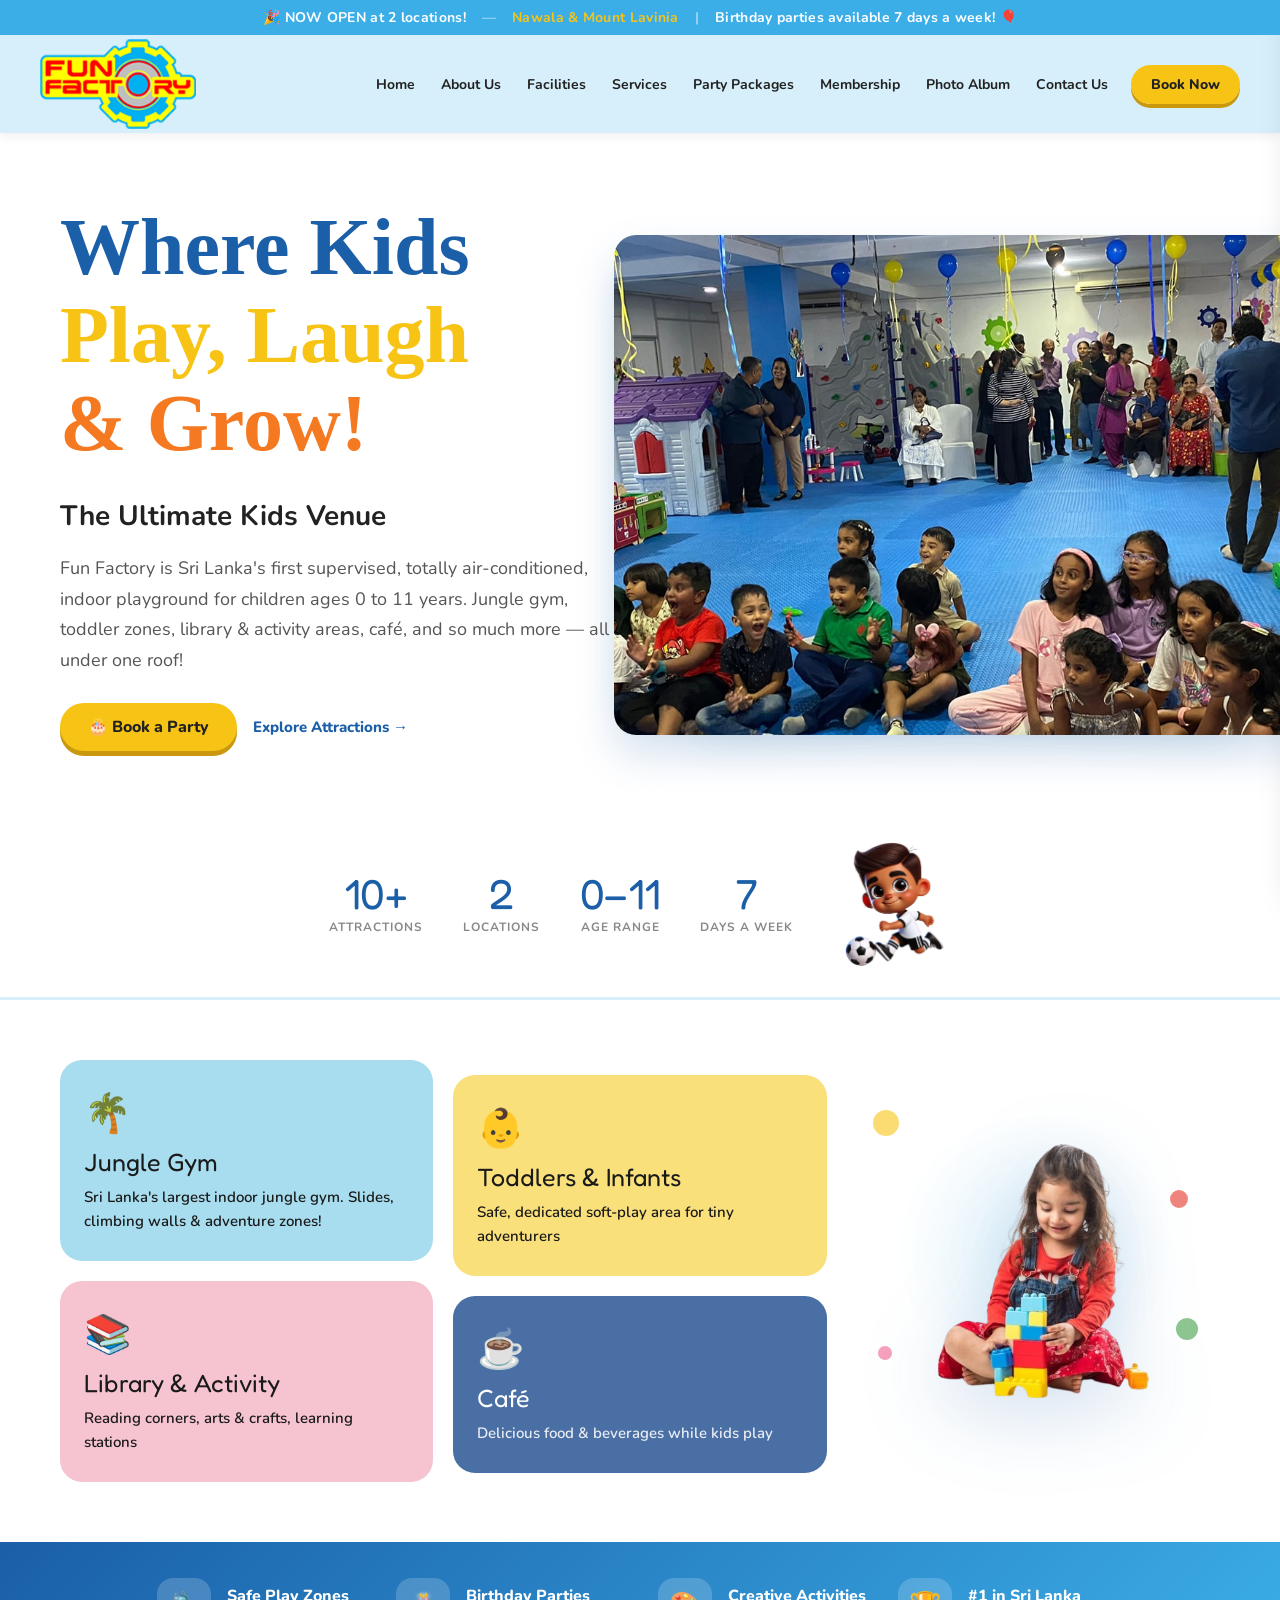
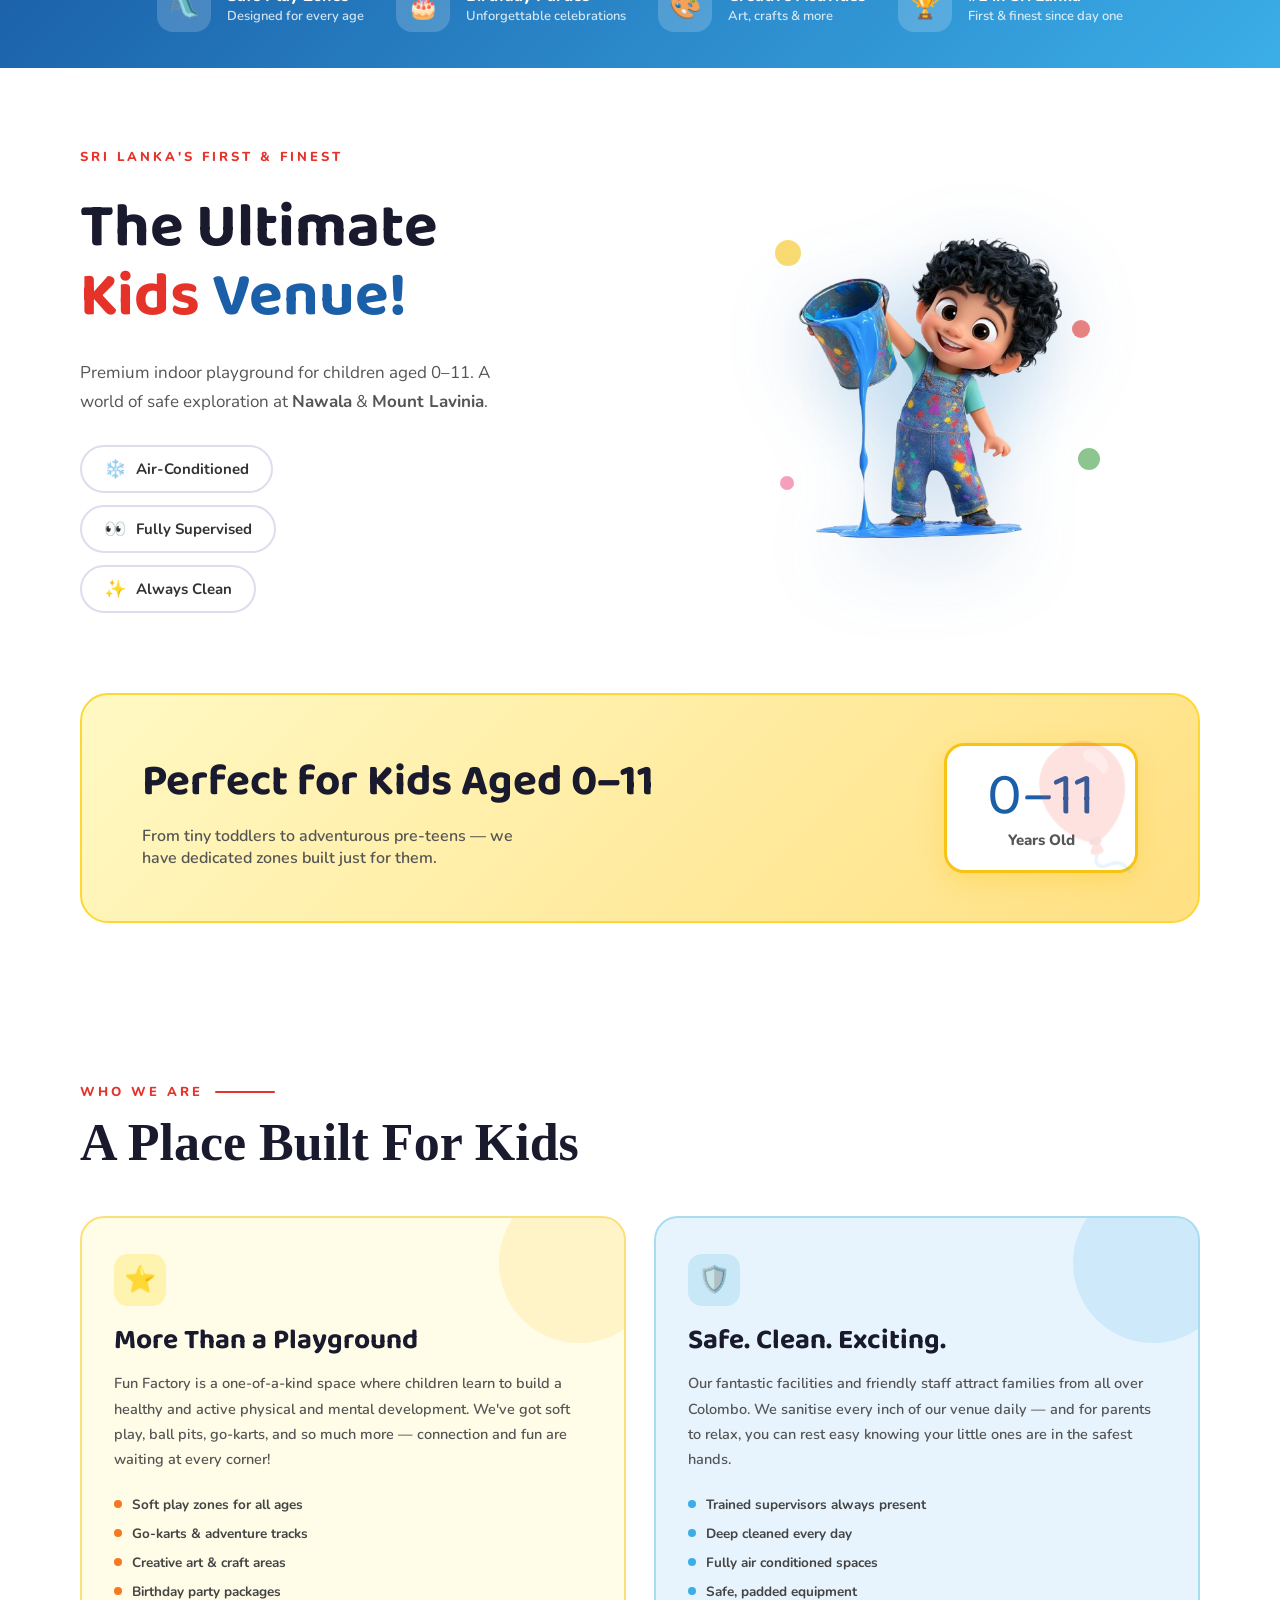
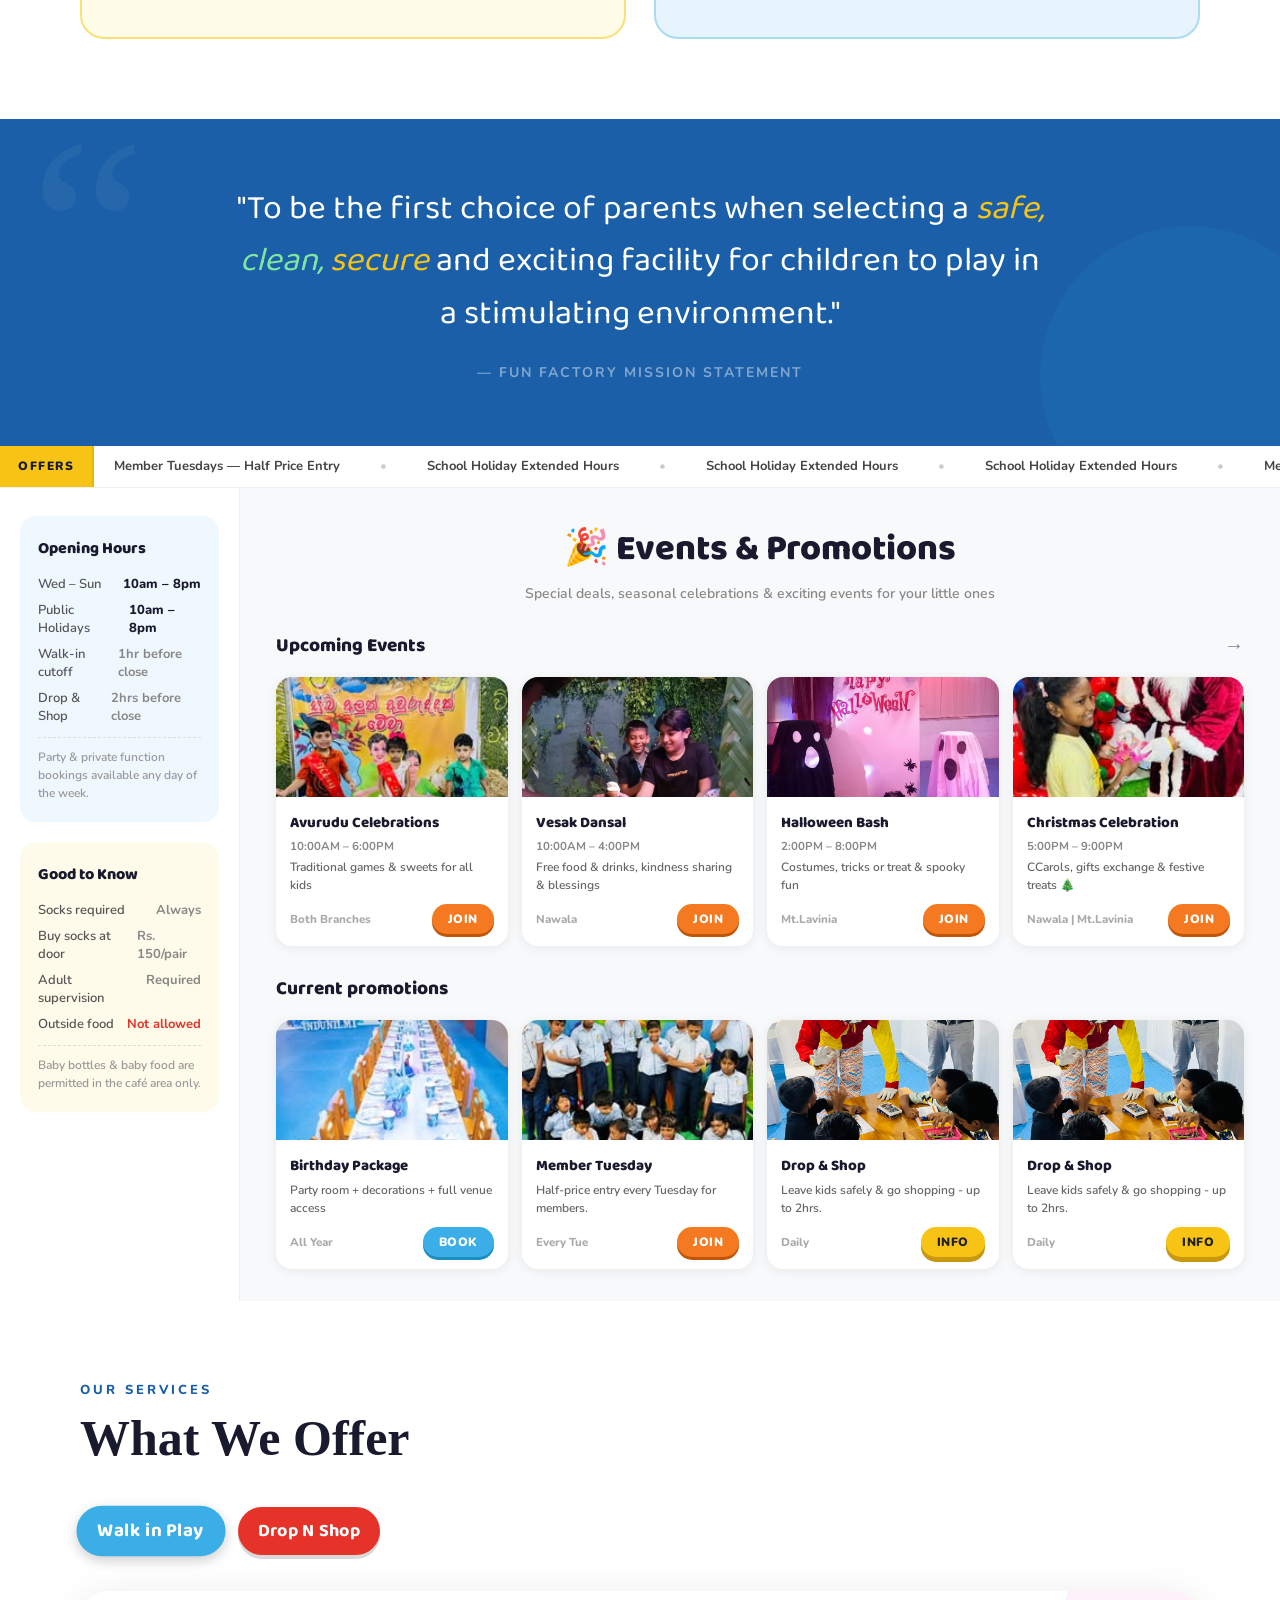
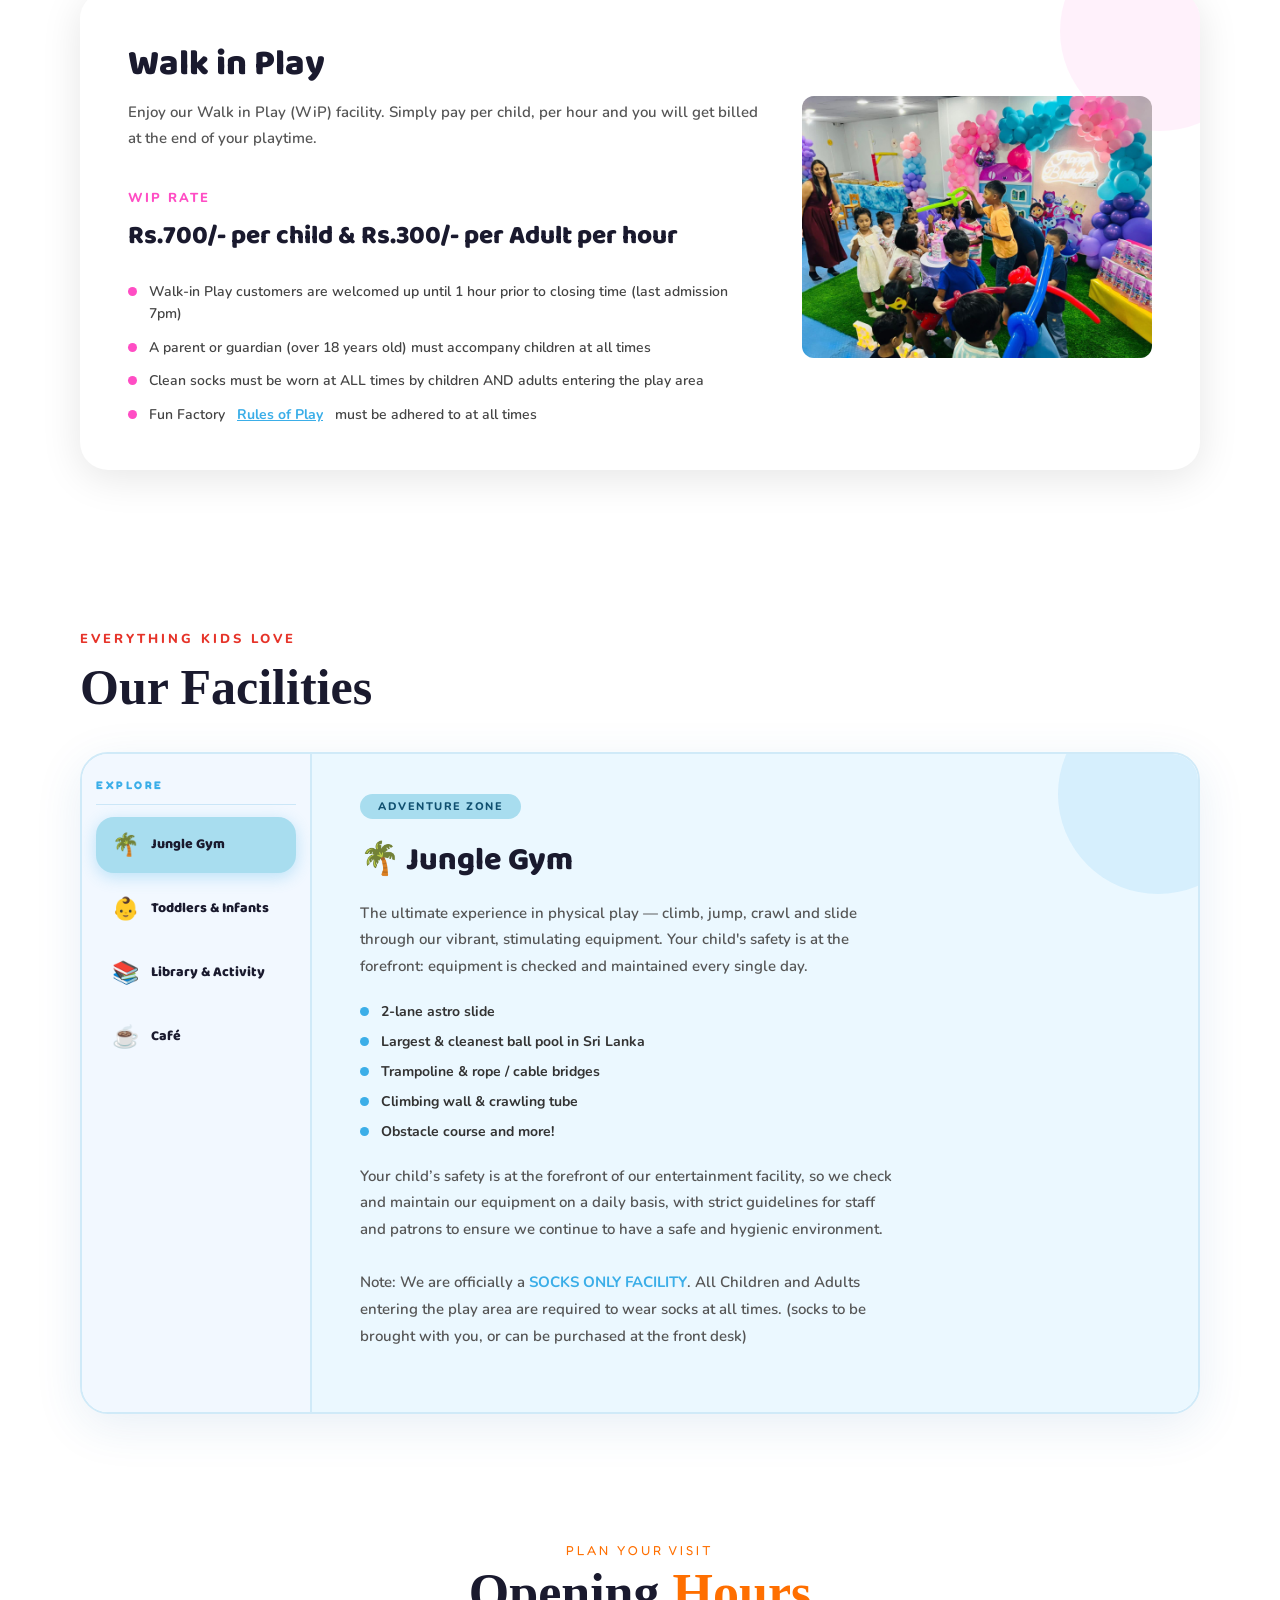
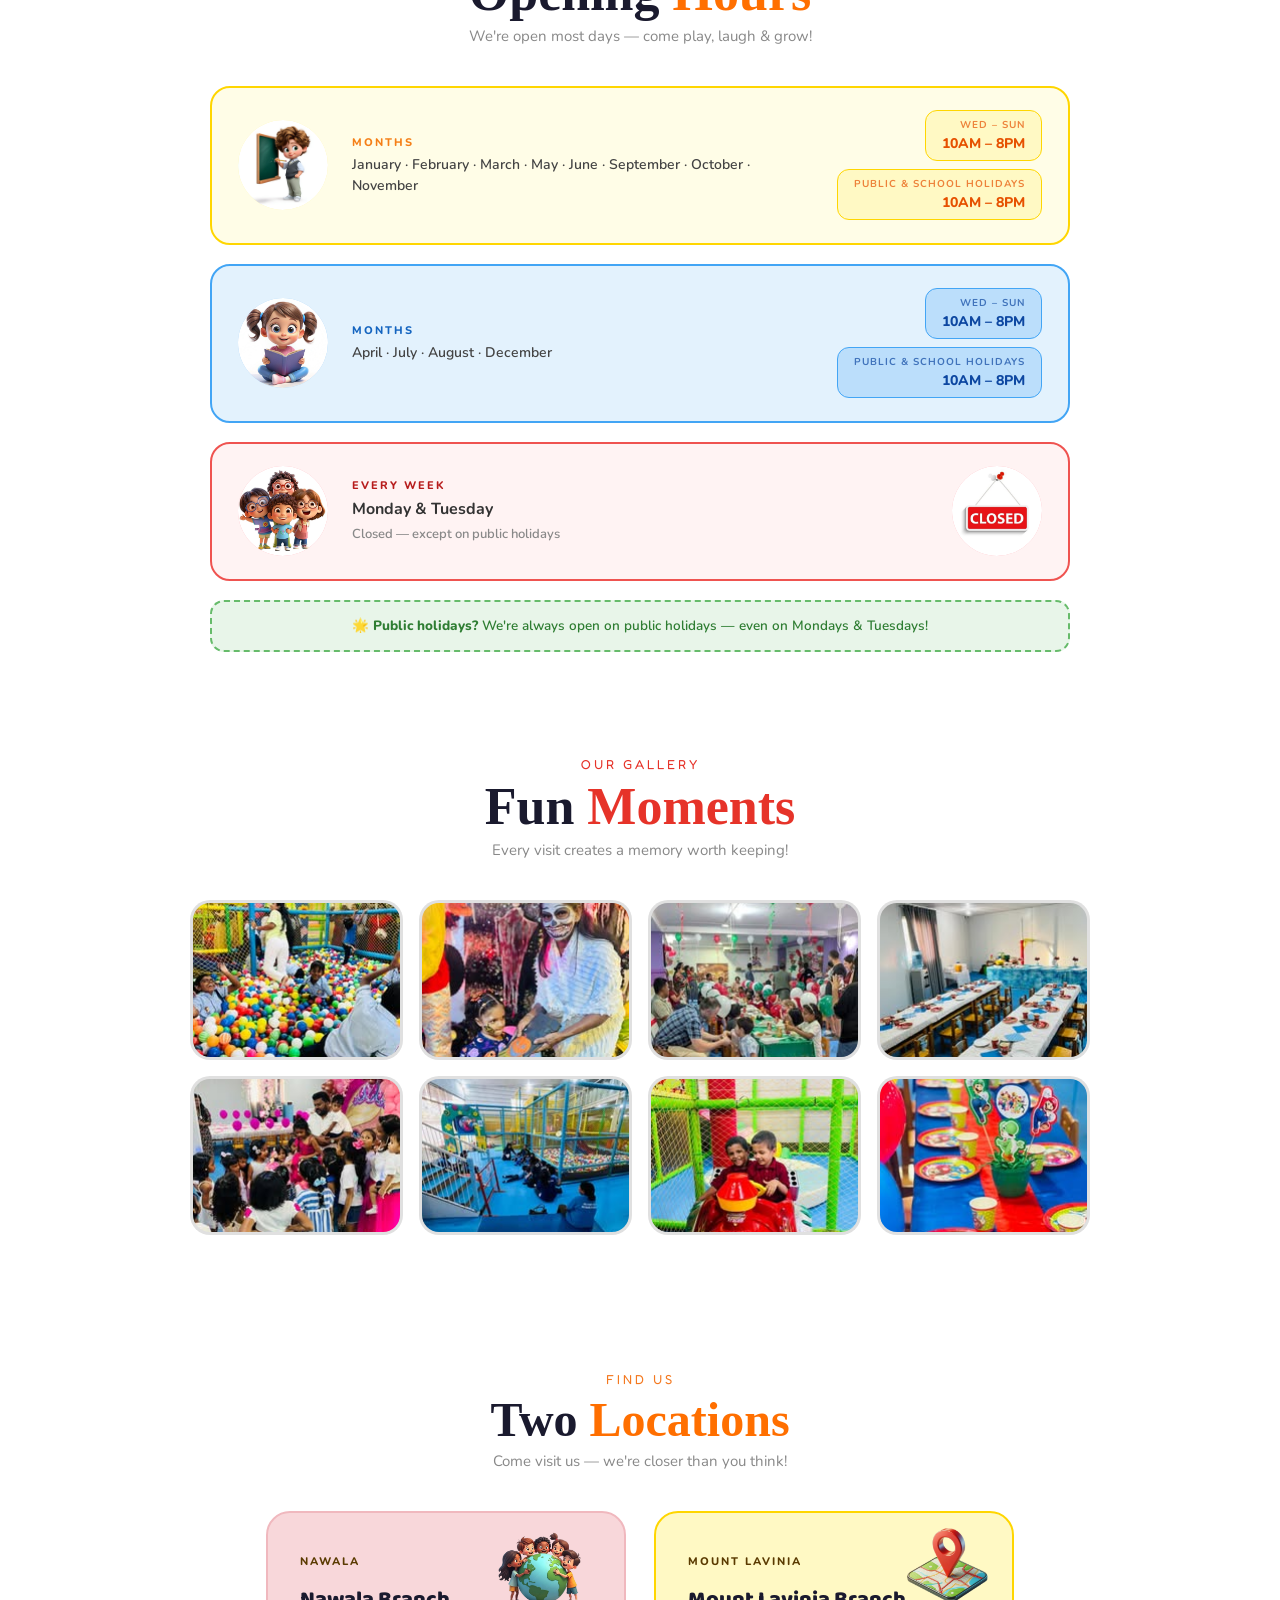
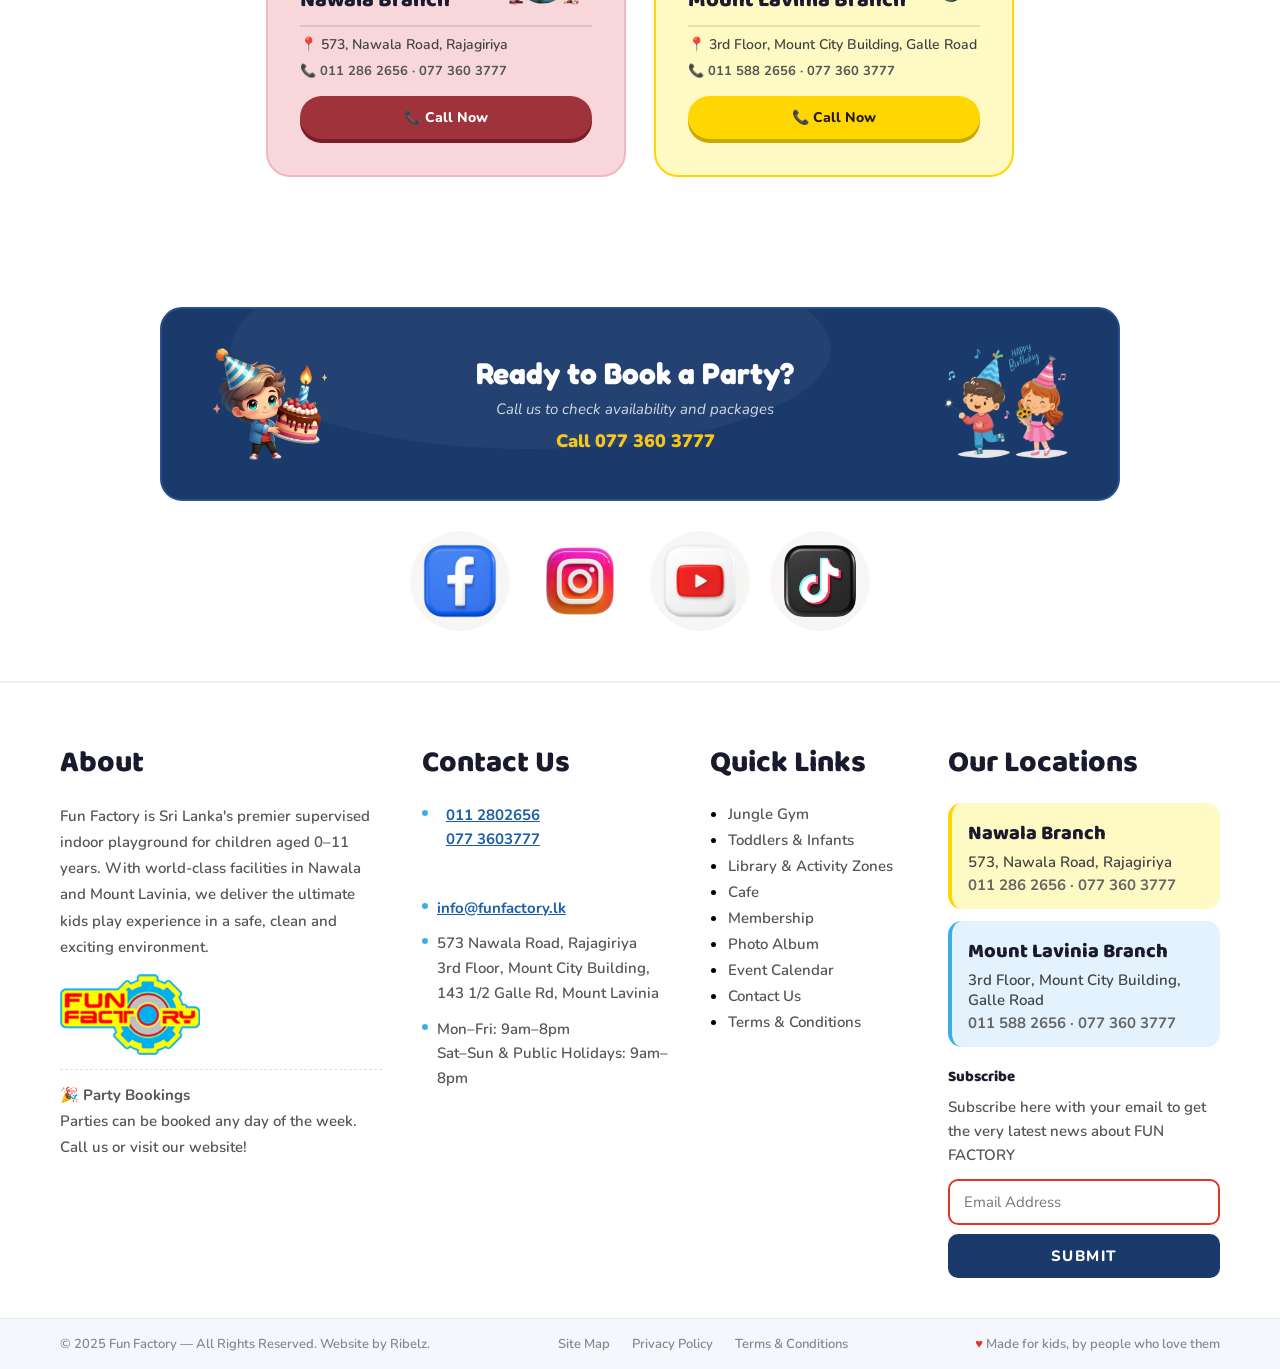
==== commit 924780c8: "change imogies in nav bar" ====
--- a/index.html
+++ b/index.html
@@ -1,38 +1,65 @@
 <!DOCTYPE html>
 <html lang="en">
 <head>
-    <meta charset="UTF-8" />
-    <meta name="viewport" content="width=device-width, initial-scale=1.0"/>
-    <title>About Us – Fun Factory</title>
-    <link href="https://fonts.googleapis.com/css2?family=Fredoka+One&family=Nunito:wght@400;600;700;800&display=swap" rel="stylesheet"/>
+    <meta charset="UTF-8">
+    <meta name="viewport" content="width=device-width, initial-scale=1.0">
+    <title>Fun Factory - Where Kids Play, Laugh & Grow!</title>
+    <link href="https://fonts.googleapis.com/css2?family=Fredoka+One&family=Nunito:wght@400;600;700;800&display=swap" rel="stylesheet">
+    <link href="https://fonts.googleapis.com/css2?family=Cherry+Bomb&display=swap" rel="stylesheet">
+    <link href="https://fonts.googleapis.com/css2?family=Baloo+2:wght@700;800&display=swap" rel="stylesheet">
     <style>
-        *, *::before, *::after { box-sizing: border-box; margin: 0; padding: 0; }
+        * { margin: 0; padding: 0; box-sizing: border-box; }
 
         :root {
+          --blue: #3BAEE8;
           --yellow: #F7C416;
-          --blue: #1565C0;
-          --light-blue: #1976D2;
-          --sky: #E3F2FD;
           --orange: #F47920;
-          --green: #43A047;
-          --pink: #F06292;
-          --white: #fff;
-          --text: #222;
-          --gray: #f5f7fa;
+          --red: #E63329;
           --dark-blue: #1A5FA8;
+          --light-blue-bg: #D6EFFA;
+          --white: #ffffff;
           --text-dark: #222;
+          --bubble1: rgba(100,181,246,0.25);
+          --bubble2: rgba(252,228,236,0.35);
+          --bubble3: rgba(255,241,118,0.25);
+          --bubble4: rgba(165,214,167,0.25);
         }
 
         body {
           font-family: 'Nunito', sans-serif;
-          color: var(--text);
           background: var(--white);
           overflow-x: hidden;
         }
 
+        /* ════ BUBBLES BG ════ */
+        .bubbles-bg {
+          position: fixed; inset: 0;
+          pointer-events: none; z-index: 0; overflow: hidden;
+        }
+        .bubble {
+          position: absolute; border-radius: 50%;
+          animation: floatBubble linear infinite; opacity: 0;
+        }
+        .bubble:nth-child(1)  { width:220px;height:220px;top:5%;left:2%;    background:var(--bubble1);animation-duration:18s;animation-delay:0s;   }
+        .bubble:nth-child(2)  { width:160px;height:160px;top:15%;right:8%;  background:var(--bubble2);animation-duration:22s;animation-delay:2s;   }
+        .bubble:nth-child(3)  { width:280px;height:280px;top:55%;left:70%;  background:var(--bubble3);animation-duration:26s;animation-delay:4s;   }
+        .bubble:nth-child(4)  { width:120px;height:120px;top:75%;left:10%;  background:var(--bubble4);animation-duration:20s;animation-delay:1s;   }
+        .bubble:nth-child(5)  { width:190px;height:190px;top:40%;right:2%;  background:var(--bubble1);animation-duration:24s;animation-delay:3s;   }
+        .bubble:nth-child(6)  { width:100px;height:100px;top:85%;right:25%; background:var(--bubble2);animation-duration:19s;animation-delay:5s;   }
+        .bubble:nth-child(7)  { width:240px;height:240px;top:30%;left:38%;  background:var(--bubble3);animation-duration:30s;animation-delay:6s;   }
+        .bubble:nth-child(8)  { width:180px;height:180px;top:60%;left:50%;  background:var(--bubble4);animation-duration:23s;animation-delay:2.5s; }
+        .bubble:nth-child(9)  { width:130px;height:130px;top:10%;left:45%;  background:var(--bubble2);animation-duration:21s;animation-delay:7s;   }
+        .bubble:nth-child(10) { width:200px;height:200px;top:80%;right:5%;  background:var(--bubble1);animation-duration:25s;animation-delay:1.5s; }
+        @keyframes floatBubble {
+          0%   { opacity:0; transform:translateY(30px) scale(0.9); }
+          10%  { opacity:1; }
+          90%  { opacity:1; }
+          100% { opacity:0; transform:translateY(-40px) scale(1.05); }
+        }
+
         /* ════ TOP BANNER ════ */
         .top-banner {
-          background: #3BAEE8;
+          background: var(--blue);
           color: white;
           text-align: center;
           padding: 8px 20px;
@@ -62,7 +89,6 @@
           top: 0;
           z-index: 150;
         }
-
         .logo { flex-shrink: 0; }
         .logo img { height: 90px; width: auto; display: block; }
 
@@ -71,9 +97,7 @@
           align-items: center;
           gap: 4px;
           list-style: none;
-          margin-left: auto;
-        }
-
+        }
         .nav-links a {
           text-decoration: none;
           color: var(--text-dark);
@@ -84,12 +108,7 @@
           transition: all 0.2s;
           white-space: nowrap;
         }
-
-        .nav-links a:hover {
-          background: rgba(26,95,168,0.1);
-          color: var(--dark-blue);
-        }
-
+        .nav-links a:hover { background: rgba(26,95,168,0.1); color: var(--dark-blue); }
         .btn-book-nav {
           background: var(--yellow) !important;
           color: var(--text-dark) !important;
@@ -99,7 +118,6 @@
           box-shadow: 0 4px 0 #c9980e;
           margin-left: 8px;
         }
-
         .btn-book-nav:hover {
           background: #f0b800 !important;
           transform: translateY(2px);
@@ -189,7 +207,7 @@
         }
         .mobile-nav-close:hover { background: rgba(255,255,255,0.35); }
 
-        .mobile-nav-links { list-style: none; padding: 10px 0; }
+        .mobile-nav-links { list-style: none; padding: 10px 0; flex: 1; }
         .mobile-nav-links li a {
           display: flex;
           align-items: center;
@@ -232,576 +250,2510 @@
         }
         .mobile-book-btn:hover { transform: translateY(2px); box-shadow: 0 2px 0 #c9980e; }
 
-        /* ===== HERO BANNER ===== */
-        .about-hero {
-          background: linear-gradient(135deg, #1565C0 0%, #1976D2 50%, #0288D1 100%);
-          color: #fff;
-          padding: 80px 40px 60px;
-          text-align: center;
+        /* ════ HERO 1 ════ */
+        .hero {
+          min-height: 560px;
+          display: grid;
+          grid-template-columns: 1fr 1fr;
+          align-items: center;
+          padding: 60px 60px;
+          gap: 40px;
           position: relative;
           overflow: hidden;
-        }
-        .about-hero::before {
+          z-index: 5;
+        }
+        .hero::before {
           content: '';
           position: absolute;
-          top: -60px; left: -60px;
-          width: 220px; height: 220px;
-          background: rgba(255,214,0,0.15);
+          width: 320px; height: 320px;
           border-radius: 50%;
-        }
-        .about-hero::after {
-          content: '';
+          background: rgba(255,255,255,0.35);
+          top: -80px; left: -80px;
+          pointer-events: none;
+        }
+        .bubble-extra {
+          position: absolute; border-radius: 50%;
+          background: rgba(255,255,255,0.2); pointer-events: none;
+        }
+        .hero-content { position: relative; z-index: 2; }
+
+        .hero-title-1 {
+          font-family: 'Cherry Bomb', cursive;
+          font-size: 80px;
+          line-height: 1.1;
+          margin-top: 10px;
+          margin-bottom: 30px;
+
+        }
+        .hero-title-1 .line1 { color: var(--dark-blue); }
+        .hero-title-1 .line2 { color: var(--yellow); }
+        .hero-title-1 .line3 { color: var(--orange); }
+
+        .hero-subtitle {
+          font-size: clamp(18px, 2.5vw, 28px);
+          color: var(--text-dark);
+          margin-bottom: 18px;
+          font-weight: 700;
+        }
+        .hero-desc-1 {
+          font-size: clamp(15px, 1.5vw, 18px);
+          color: #555;
+          line-height: 1.7;
+          margin-bottom: 28px;
+        }
+        .hero-buttons {
+          display: flex;
+          gap: 16px;
+          align-items: center;
+          flex-wrap: wrap;
+        }
+        .btn-yellow {
+          background: var(--yellow);
+          color: var(--text-dark);
+          font-family: 'Nunito', sans-serif;
+          font-weight: 800;
+          font-size: 16px;
+          padding: 13px 28px;
+          border-radius: 30px;
+          border: none;
+          cursor: pointer;
+          box-shadow: 0 5px 0 #c9980e;
+          transition: all 0.15s;
+          text-decoration: none;
+          display: inline-flex;
+          align-items: center;
+          gap: 8px;
+        }
+        .btn-yellow:hover { transform: translateY(3px); box-shadow: 0 2px 0 #c9980e; }
+
+        .btn-outline-blue {
+          color: var(--dark-blue);
+          font-weight: 800;
+          font-size: 15px;
+          text-decoration: none;
+          display: inline-flex;
+          align-items: center;
+          gap: 6px;
+          transition: gap 0.2s;
+        }
+        .btn-outline-blue:hover { gap: 10px; }
+
+        /* ════ STAGGER IMAGES ════ */
+        .img-stagger-wrap {
+          position: relative;
+          width: 100%;
+          max-width: 480px;
+          height: 380px;
+          animation: float 4s ease-in-out infinite;
+          margin: 0 auto;
+        }
+        @keyframes float {
+          0%, 100% { transform: translateY(0px); }
+          50%       { transform: translateY(-10px); }
+        }
+        .img-stagger-wrap img {
           position: absolute;
-          bottom: -80px; right: -60px;
-          width: 300px; height: 300px;
-          background: rgba(255,255,255,0.08);
-          border-radius: 50%;
-        }
-        .hero-badge {
-          display: inline-block;
-          font-weight: 800;
-          font-size: 13px;
-          padding: 4px 16px;
-          border-radius: 20px;
-          margin-bottom: 12px;
-          letter-spacing: 3px;
-          text-transform: uppercase;
-          color: var(--yellow);
-        }
-        .about-hero h1 {
+          object-fit: cover;
+          border-radius: 18px;
+          box-shadow: 0 10px 32px rgba(0,0,0,0.18);
+          transition: transform 0.3s;
+        }
+        .img-stagger-wrap img:hover { transform: scale(1.03); z-index: 10 !important; }
+        .img-s1 { width: 80%; height: 80%; top: -10%;    left: 18%; z-index: 3; }
+        .img-s2 { width: 60%; height: 50%; bottom: -24%; left: 0;   z-index: 2; }
+        .img-s3 { width: 50%; height: 50%; bottom: -24%; right: -16%; z-index: 1; }
+
+        /* ════ STATS BAR ════ */
+
+.stats-bar {
+  display: flex;
+  justify-content: center;
+  align-items: center;
+  gap: 40px;
+  padding: 28px 40px;
+  border-bottom: 3px solid var(--light-blue-bg);
+  flex-wrap: wrap;
+  position: relative;
+  z-index: 5;
+}
+.stat { text-align: center; }
+.stat-number {
+  font-family: 'Fredoka One', cursive;
+  font-size: clamp(28px, 4vw, 42px);
+  color: var(--dark-blue);
+  line-height: 1;
+}
+.stat-label {
+  font-size: 12px; font-weight: 700;
+  color: #888; text-transform: uppercase;
+  letter-spacing: 1px; margin-top: 4px;
+}
+.stats-bar .img-ss {
+  height: 130px;
+  width: auto;
+  object-fit: contain;
+  position: static;
+  border-radius: 0;
+  box-shadow: none;
+  transition: transform 0.3s;
+  animation: mascotFloat 4s ease-in-out infinite;
+}
+.stats-bar .img-s1:hover { transform: scale(1.08); }
+
+@media (max-width: 768px) {
+  .stats-bar { gap: 20px; padding: 20px 16px; }
+  .stat-number { font-size: 28px; }
+  .stat-label { font-size: 11px; }
+  .stats-bar .img-s1 { height: 55px; }
+}
+
+        /* ════ SECTION ════ */
+        .section {
+          padding: 60px;
+          position: relative;
+          z-index: 5;
+        }
+
+        /* ════ FACILITIES GRID ════ */
+        .facilities-grid {
+          display: grid;
+          grid-template-columns: 1fr 1fr 1fr;
+          gap: 20px;
+          align-items: start;
+        }
+        .fac-col { display: flex; flex-direction: column; gap: 20px; }
+        .fac-card {
+          border-radius: 22px;
+          padding: 28px 24px;
+          min-height: 170px;
+        }
+        .fac-card .fac-icon { font-size: 38px; margin-bottom: 8px; }
+        .fac-card .fac-title {
           font-family: 'Fredoka One', cursive;
-          font-size: clamp(36px, 6vw, 60px);
-          line-height: 1.1;
-          margin-bottom: 16px;
-        }
-        .about-hero h1 span { color: var(--yellow); }
-        .about-hero p {
-          font-size: 17px;
-          max-width: 600px;
-          margin: 0 auto;
-          opacity: 0.92;
-          line-height: 1.7;
-        }
-
-        /* floating shapes */
-        .float-shape {
-          position: absolute;
-          animation: floaty 3s ease-in-out infinite alternate;
-        }
-        @keyframes floaty {
-          from { transform: translateY(0); }
-          to { transform: translateY(-14px); }
-        }
-        .shape1 { top: 30px; left: 8%; font-size: 40px; animation-delay: 0s; }
-        .shape2 { top: 50px; right: 10%; font-size: 36px; animation-delay: 0.7s; }
-        .shape3 { bottom: 20px; left: 20%; font-size: 30px; animation-delay: 1.2s; }
-        .shape4 { bottom: 30px; right: 18%; font-size: 34px; animation-delay: 0.4s; }
-
-        /* ===== MISSION SECTION ===== */
-        .section { padding: 70px 40px; }
-        .section-label {
-          font-size: 12px;
-          font-weight: 800;
-          letter-spacing: 2px;
-          text-transform: uppercase;
-          color: var(--blue);
-          margin-bottom: 10px;
-        }
-        .section-title {
-          font-family: 'Fredoka One', cursive;
-          font-size: clamp(28px, 4vw, 44px);
-          color: var(--blue);
-          margin-bottom: 20px;
-        }
-        .section-title span { color: var(--orange); }
-
-        .mission-grid {
-          max-width: 1100px;
-          margin: 0 auto;
-          display: grid;
-          grid-template-columns: 1fr 1fr;
-          gap: 60px;
-          align-items: center;
-        }
-        .mission-text p {
-          font-size: 16px;
-          line-height: 1.8;
-          color: #444;
-          margin-bottom: 16px;
-        }
-        .mission-visual {
-          background: linear-gradient(135deg, var(--yellow) 0%, #FFE57F 100%);
-          border-radius: 30px;
-          padding: 40px;
-          text-align: center;
-          position: relative;
-          box-shadow: 0 20px 60px rgba(255,214,0,0.3);
-        }
-        .mission-quote {
-          font-family: 'Fredoka One', cursive;
-          font-size: 20px;
-          color: var(--blue);
-          line-height: 1.5;
-        }
-        .mission-quote::before { content: '"'; font-size: 60px; line-height: 0; vertical-align: -0.4em; color: var(--blue); opacity: 0.3; }
-
-        /* ===== STATS ===== */
-        .stats-section {
-          background: var(--blue);
-          padding: 60px 40px;
-        }
-        .stats-grid {
-          max-width: 1000px;
-          margin: 0 auto;
-          display: grid;
-          grid-template-columns: repeat(4, 1fr);
-          gap: 30px;
-          text-align: center;
-        }
-        .stat-item { color: #fff; }
-        .stat-number {
-          font-family: 'Fredoka One', cursive;
-          font-size: 52px;
-          color: var(--yellow);
-          line-height: 1;
-        }
-        .stat-label {
-          font-size: 14px;
-          font-weight: 700;
-          opacity: 0.9;
-          margin-top: 6px;
-        }
-
-        /* ===== WHY CHOOSE ===== */
-        .why-section {
-          background: var(--gray);
-          padding: 70px 40px;
-        }
-        .why-inner { max-width: 1100px; margin: 0 auto; }
-        .why-inner .section-label, .why-inner .section-title { text-align: center; }
-        .why-grid {
-          display: grid;
-          grid-template-columns: repeat(3, 1fr);
-          gap: 24px;
-          margin-top: 40px;
-        }
-        .why-card {
-          background: #fff;
-          border-radius: 20px;
-          padding: 32px 28px;
-          text-align: center;
-          box-shadow: 0 4px 24px rgba(0,0,0,0.06);
-          transition: transform 0.25s, box-shadow 0.25s;
-          border-top: 5px solid var(--yellow);
-        }
-        .why-card:nth-child(2) { border-top-color: var(--blue); }
-        .why-card:nth-child(3) { border-top-color: var(--green); }
-        .why-card:nth-child(4) { border-top-color: var(--orange); }
-        .why-card:nth-child(5) { border-top-color: var(--pink); }
-        .why-card:nth-child(6) { border-top-color: #9C27B0; }
-        .why-card:hover { transform: translateY(-8px); box-shadow: 0 12px 40px rgba(0,0,0,0.12); }
-        .why-icon { font-size: 44px; margin-bottom: 14px; }
-        .why-card h3 {
-          font-family: 'Fredoka One', cursive;
-          font-size: 20px;
-          color: var(--blue);
-          margin-bottom: 10px;
-        }
-        .why-card p { font-size: 14px; color: #666; line-height: 1.7; }
-
-        /* ===== FACILITIES PREVIEW ===== */
-        .facilities-section { padding: 70px 40px; }
-        .facilities-inner { max-width: 1100px; margin: 0 auto; }
-        .facilities-inner .section-label,
-        .facilities-inner .section-title { text-align: center; }
-        .fac-grid {
-          display: grid;
-          grid-template-columns: repeat(2, 1fr);
-          gap: 20px;
-          margin-top: 40px;
-        }
-        .fac-card {
-          border-radius: 20px;
-          overflow: hidden;
-          display: flex;
-          align-items: center;
-          gap: 20px;
-          padding: 28px;
-          transition: transform 0.2s;
-        }
-        .fac-card:hover { transform: scale(1.02); }
-        .fac-card.jungle { background: linear-gradient(135deg, #E3F2FD, #BBDEFB); }
-        .fac-card.toddler { background: linear-gradient(135deg, #FFF8E1, #FFECB3); }
-        .fac-card.library { background: linear-gradient(135deg, #F3E5F5, #E1BEE7); }
-        .fac-card.cafe { background: linear-gradient(135deg, #E8F5E9, #C8E6C9); }
-        .fac-icon { font-size: 56px; flex-shrink: 0; }
-        .fac-info h3 {
-          font-family: 'Fredoka One', cursive;
-          font-size: 22px;
-          color: var(--blue);
-          margin-bottom: 6px;
-        }
-        .fac-info p { font-size: 14px; color: #555; line-height: 1.6; }
-
-        /* ===== LOCATIONS ===== */
-        .locations-section { background: var(--sky); padding: 70px 40px; }
-        .loc-inner { max-width: 1000px; margin: 0 auto; text-align: center; }
-        .loc-grid {
-          display: grid;
-          grid-template-columns: 1fr 1fr;
-          gap: 30px;
-          margin-top: 40px;
-        }
-        .loc-card {
-          background: #fff;
-          border-radius: 24px;
-          padding: 36px 30px;
-          box-shadow: 0 6px 30px rgba(21,101,192,0.12);
-          border: 2px solid transparent;
-          transition: border-color 0.2s;
-        }
-        .loc-card:hover { border-color: var(--blue); }
-        .loc-badge {
-          display: inline-block;
-          background: var(--yellow);
-          color: var(--blue);
-          font-weight: 800;
-          font-size: 11px;
-          padding: 4px 14px;
-          border-radius: 20px;
-          margin-bottom: 12px;
-          text-transform: uppercase;
-          letter-spacing: 1px;
-        }
-        .loc-card h3 {
-          font-family: 'Fredoka One', cursive;
-          font-size: 24px;
-          color: var(--blue);
-          margin-bottom: 14px;
-        }
-        .loc-detail { display: flex; align-items: center; gap: 10px; margin-bottom: 10px; font-size: 14px; color: #555; }
-        .loc-detail span:first-child { font-size: 20px; }
-        .loc-btn {
-          display: inline-block;
-          margin-top: 18px;
-          background: var(--blue);
-          color: #fff;
-          padding: 10px 28px;
-          border-radius: 25px;
-          text-decoration: none;
-          font-weight: 800;
-          font-size: 14px;
-          transition: background 0.2s;
-        }
-        .loc-btn:hover { background: var(--orange); }
-
-        /* ===== TEAM SECTION ===== */
-        .team-section { padding: 70px 40px; text-align: center; }
-        .team-inner { max-width: 900px; margin: 0 auto; }
-        .team-strip {
-          display: flex;
-          justify-content: center;
-          gap: 16px;
-          margin-top: 40px;
-          flex-wrap: wrap;
-        }
-        .team-emoji {
-          width: 90px; height: 90px;
-          background: var(--yellow);
-          border-radius: 50%;
+          font-size: 25px;
+          margin-bottom: 8px;
+        }
+        .fac-card .fac-desc { font-size: 15px; font-weight: 600; line-height: 1.6; }
+        .fac-blue   { background: #A8DDEF; color: #1a1a1a; }
+        .fac-pink   { background: #F5C4D0; color: #1a1a1a; }
+        .fac-yellow { background: #FAE07A; color: #1a1a1a; margin-top:15px; }
+        .fac-navy   { background: #4A6FA5; color: #fff; }
+        .fac-navy .fac-desc { color: rgba(255,255,255,0.88); }
+
+        .mascot-col {
           display: flex;
           align-items: center;
           justify-content: center;
-          font-size: 42px;
-          box-shadow: 0 6px 20px rgba(255,214,0,0.3);
-          animation: bounceIn 0.5s both;
-        }
-        .team-emoji:nth-child(2) { background: #BBDEFB; animation-delay: 0.1s; }
-        .team-emoji:nth-child(3) { background: #C8E6C9; animation-delay: 0.2s; }
-        .team-emoji:nth-child(4) { background: #F8BBD0; animation-delay: 0.3s; }
-        .team-emoji:nth-child(5) { background: #FFE0B2; animation-delay: 0.4s; }
-        @keyframes bounceIn {
-          from { transform: scale(0); opacity: 0; }
-          to { transform: scale(1); opacity: 1; }
-        }
-        .team-desc { margin-top: 30px; font-size: 16px; color: #555; line-height: 1.8; max-width: 650px; margin-left: auto; margin-right: auto; }
-
-        /* ===== CTA BANNER ===== */
-        .cta-section {
-          background: linear-gradient(135deg, var(--blue), #0288D1);
-          padding: 70px 40px;
+        }
+        .mascot-wrap {
+          position: relative;
+          width: 340px; height: 380px;
+          display: flex; align-items: center; justify-content: center;
+        }
+        .mascot-glow {
+          position: absolute;
+          width: 280px; height: 280px;
+          border-radius: 50%;
+          background: radial-gradient(circle, rgba(59,174,232,0.15) 0%, rgba(59,174,232,0) 70%);
+          animation: pulse 3s ease-in-out infinite;
+        }
+        @keyframes pulse { 0%,100%{transform:scale(1);} 50%{transform:scale(1.08);} }
+        .mascot-img {
+          position: relative; z-index: 2;
+          width: 100%; height: 100%;
+          object-fit: contain;
+          filter: drop-shadow(0 20px 40px rgba(26,95,168,0.2));
+          animation: mascotFloat 4s ease-in-out infinite;
+        }
+        @keyframes mascotFloat { 0%,100%{transform:translateY(0px);} 50%{transform:translateY(-14px);} }
+        .splash {
+          position: absolute; border-radius: 50%; opacity: 0.6;
+          animation: splashPop 0.5s ease both;
+        }
+        .s1 { width:26px;height:26px;background:var(--yellow); top:50px;  left:10px;  animation-delay:0.8s; }
+        .s2 { width:18px;height:18px;background:var(--red);    top:130px; right:15px; animation-delay:1.1s; }
+        .s3 { width:22px;height:22px;background:#43a047;       bottom:100px;right:5px; animation-delay:1.4s; }
+        .s4 { width:14px;height:14px;background:#f06292;       bottom:80px; left:15px; animation-delay:1.7s; }
+        @keyframes splashPop {
+          0%{transform:scale(0);opacity:0;}
+          70%{transform:scale(1.3);opacity:0.65;}
+          100%{transform:scale(1);opacity:0.6;}
+        }
+
+        /* ════ FEATURES STRIP ════ */
+        .features-strip {
+          position: relative; z-index: 5;
+          background: linear-gradient(135deg, var(--dark-blue) 0%, var(--blue) 100%);
+          padding: 36px 60px;
+          display: flex;
+          gap: 32px;
+          justify-content: center;
+          flex-wrap: wrap;
+        }
+        .feature-item { display: flex; align-items: center; gap: 16px; color: #fff; }
+        .feature-icon-wrap {
+          width: 54px; height: 54px;
+          background: rgba(255,255,255,0.18);
+          border-radius: 16px;
+          display: flex; align-items: center; justify-content: center;
+          font-size: 26px; flex-shrink: 0;
+          transition: transform 0.3s;
+        }
+        .feature-item:hover .feature-icon-wrap { transform: rotate(10deg) scale(1.1); }
+        .feature-text h4 { font-size: 16px; font-weight: 800; }
+        .feature-text p  { font-size: 13px; opacity: 0.8; font-weight: 600; }
+
+        /* ════ HERO 2 ════ */
+        .hero2 {
+          position: relative; z-index: 5;
+          display: grid;
+          grid-template-columns: 1fr 1fr;
+          align-items: center;
+          gap: 60px;
+          padding: 80px 80px;
+          background: rgba(255,255,255,0.6);
+        }
+        .hero2-left { display: flex; flex-direction: column; gap: 28px; }
+        .eyebrow {
+          font-size: 13px; font-weight: 800;
+          letter-spacing: 3px; text-transform: uppercase;
+          color: var(--red);
+        }
+        .hero2-title {
+          font-family: 'Baloo 2', cursive;
+          font-size: clamp(36px, 5vw, 62px);
+          line-height: 1.1; color: #1a1a2e;
+        }
+        .hero2-title .accent-kids { color: var(--red); }
+        .hero2-title .accent-blue { color: var(--dark-blue); }
+        .hero2-desc { font-size: 17px; color: #555; line-height: 1.7; max-width: 420px; }
+
+        .badges { display: flex; flex-direction: column; gap: 12px; }
+        .badge {
+          display: inline-flex; align-items: center; gap: 10px;
+          border: 2px solid #dde; border-radius: 50px;
+          padding: 10px 22px; font-size: 15px; font-weight: 700;
+          color: #333; width: fit-content;
+          background: rgba(255,255,255,0.8);
+          transition: 0.3s; cursor: default;
+        }
+        .badge:hover { transform: translateX(6px); border-color: var(--blue); box-shadow: 0 4px 18px rgba(59,174,232,0.18); }
+        .badge-icon { font-size: 18px; }
+
+        .hero2-right {
+          display: flex; justify-content: center; align-items: center;
+        }
+
+        /* ════ LOCATIONS ════ */
+        .locations {
+          position: relative; z-index: 5;
+          padding: 80px;
           text-align: center;
-          color: #fff;
-        }
-        .cta-section h2 {
-          font-family: 'Fredoka One', cursive;
-          font-size: clamp(28px, 4vw, 44px);
-          margin-bottom: 16px;
-        }
-        .cta-section h2 span { color: var(--yellow); }
-        .cta-section p { font-size: 16px; opacity: 0.9; margin-bottom: 30px; }
-        .cta-btns { display: flex; gap: 16px; justify-content: center; flex-wrap: wrap; }
-        .btn-yellow {
-          background: var(--yellow);
-          color: var(--blue);
-          padding: 14px 36px;
-          border-radius: 30px;
-          font-weight: 800;
-          font-size: 16px;
-          text-decoration: none;
-          transition: transform 0.2s, box-shadow 0.2s;
-          box-shadow: 0 4px 20px rgba(255,214,0,0.4);
-        }
-        .btn-yellow:hover { transform: translateY(-2px); box-shadow: 0 8px 30px rgba(255,214,0,0.5); }
-        .btn-outline {
-          border: 2px solid rgba(255,255,255,0.7);
-          color: #fff;
-          padding: 14px 36px;
-          border-radius: 30px;
-          font-weight: 700;
-          font-size: 15px;
-          text-decoration: none;
-          transition: background 0.2s;
-        }
-        .btn-outline:hover { background: rgba(255,255,255,0.1); }
-
-        /* ===== OPERATING HOURS ===== */
-        .hours-section { background: var(--gray); padding: 70px 40px; }
-        .hours-inner { max-width: 900px; margin: 0 auto; text-align: center; }
-        .hours-table {
-          width: 100%;
-          border-collapse: collapse;
-          margin-top: 30px;
-          background: #fff;
-          border-radius: 20px;
-          overflow: hidden;
-          box-shadow: 0 4px 24px rgba(0,0,0,0.07);
-        }
-        .hours-table thead { background: var(--blue); color: #fff; }
-        .hours-table th {
-          padding: 16px 20px;
-          font-family: 'Fredoka One', cursive;
-          font-size: 16px;
-          font-weight: normal;
-          text-align: left;
-        }
-        .hours-table td {
-          padding: 16px 20px;
-          font-size: 14px;
-          color: #444;
-          border-bottom: 1px solid #f0f0f0;
-          text-align: left;
-        }
-        .hours-table tr:last-child td { border-bottom: none; }
-        .hours-table tr:nth-child(even) td { background: #fafbff; }
-        .hours-note {
-          background: #FFF8E1;
-          border-left: 4px solid var(--yellow);
-          border-radius: 10px;
-          padding: 14px 20px;
-          margin-top: 20px;
-          font-size: 13px;
-          color: #555;
-          text-align: left;
-        }
-
-        /* ===== TERMS & CONDITIONS ===== */
-        .tnc-section { padding: 70px 40px; }
-        .tnc-inner { max-width: 960px; margin: 0 auto; }
-        .tnc-inner .section-label, .tnc-inner .section-title { text-align: center; }
-        .tnc-grid {
-          display: grid;
-          grid-template-columns: repeat(2, 1fr);
-          gap: 20px;
-          margin-top: 40px;
-        }
-        .tnc-card {
-          background: #fff;
-          border-radius: 18px;
-          padding: 28px 26px;
-          box-shadow: 0 3px 18px rgba(0,0,0,0.06);
-          border-left: 5px solid var(--yellow);
-        }
-        .tnc-card:nth-child(2) { border-left-color: var(--blue); }
-        .tnc-card:nth-child(3) { border-left-color: var(--green); }
-        .tnc-card:nth-child(4) { border-left-color: var(--orange); }
-        .tnc-card:nth-child(5) { border-left-color: var(--pink); }
-        .tnc-card:nth-child(6) { border-left-color: #9C27B0; }
-        .tnc-card:nth-child(7) { border-left-color: #00ACC1; }
-        .tnc-card:nth-child(8) { border-left-color: #E53935; }
-        .tnc-card-header { display: flex; align-items: center; gap: 12px; margin-bottom: 12px; }
-        .tnc-icon { font-size: 28px; }
-        .tnc-card h3 {
-          font-family: 'Fredoka One', cursive;
-          font-size: 18px;
-          color: var(--blue);
-        }
-        .tnc-card p, .tnc-card li {
-          font-size: 13.5px;
-          color: #555;
-          line-height: 1.75;
-        }
-        .tnc-card ul { padding-left: 18px; }
-        .tnc-card li { margin-bottom: 4px; }
-        .tnc-highlight {
-          background: #FFF3E0;
-          border-radius: 10px;
-          padding: 10px 14px;
-          margin-top: 10px;
-          font-size: 13px;
-          color: var(--orange);
-          font-weight: 700;
-        }
-        .tnc-full-width { grid-column: 1 / -1; }
+
+        }
+        .section-label {
+          font-size: 13px; font-weight: 800;
+          letter-spacing: 3px; text-transform: uppercase;
+          color: var(--red); margin-bottom: 12px;
+        }
+        .section-title {
+          font-family: 'Baloo 2', cursive;
+          font-size: clamp(28px, 4vw, 48px);
+          color: #1a1a2e; margin-bottom: 48px;
+        }
+        .location-cards {
+          display: flex; gap: 28px;
+          justify-content: center; flex-wrap: wrap;
+        }
+        .location-card {
+          background: #fff; border: 2px solid #eef;
+          border-radius: 24px; padding: 36px 32px;
+          width: 260px; transition: 0.3s; cursor: pointer;
+        }
+        .location-card:hover {
+          transform: translateY(-8px);
+          box-shadow: 0 20px 48px rgba(26,95,168,0.15);
+          border-color: var(--blue);
+        }
+        .loc-icon   { font-size: 36px; margin-bottom: 14px; }
+        .loc-name   { font-family: 'Baloo 2', cursive; font-size: 22px; color: #1a1a2e; margin-bottom: 8px; }
+        .loc-detail { font-size: 14px; color: #888; font-weight: 600; line-height: 1.6; }
+
+        /* ════ AGE BANNER ════ */
+        .age-banner {
+          position: relative; z-index: 5;
+          margin: 0 80px 80px;
+          background: linear-gradient(135deg, #fff9c4, #ffe082);
+          border-radius: 28px; padding: 48px 60px;
+          display: flex; align-items: center;
+          justify-content: space-between;
+          gap: 32px; flex-wrap: wrap;
+          border: 2px solid #fdd835; overflow: hidden;
+        }
+        .age-banner::before {
+          content: '🎈'; font-size: 120px;
+          position: absolute; right: 40px; top: 50%;
+          transform: translateY(-50%); opacity: 0.15;
+          pointer-events: none;
+        }
+        .age-left h2 {
+          font-family: 'Baloo 2', cursive;
+          font-size: clamp(24px, 4vw, 44px);
+          color: #1a1a2e; margin-bottom: 8px;
+        }
+        .age-left p { font-size: 16px; color: #555; font-weight: 600; max-width: 380px; }
+        .age-badge {
+          background: #fff; border: 3px solid var(--yellow);
+          border-radius: 20px; padding: 20px 40px;
+          text-align: center; box-shadow: 0 8px 24px rgba(247,196,22,0.3);
+        }
+        .age-badge .num {
+          font-family: 'Baloo 2', cursive; font-size: 60px;
+          line-height: 1; color: var(--dark-blue);
+        }
+        .age-badge .label { font-size: 15px; font-weight: 800; color: #555; margin-top: 4px; }
 
         /* ════ FOOTER ════ */
-        .ff-footer {
-          background: #fff;
-          font-family: 'Nunito', sans-serif;
-          border-top: 2px solid #e8f0f8;
-          position: relative;
-          z-index: 5;
-        }
-        .ff-footer-main {
-          display: grid;
-          grid-template-columns: 1.3fr 1fr 0.8fr 1.1fr;
-          gap: 40px;
-          padding: 56px 60px 40px;
-          max-width: 1800px;
-          margin: 0 auto;
-          position: relative;
-        }
-        .ff-foot-col h4 {
-          font-family: 'Nunito', sans-serif;
-          font-size: 18px; font-weight: 800;
-          color: #1a1a2e; margin: 0 0 16px;
-        }
-        .ff-foot-col p {
-          font-size: 13.5px; color: #555;
-          font-weight: 600; line-height: 1.75;
-        }
-        .ff-foot-col ul {
-          list-style: disc;
-          padding-left: 18px; margin: 0;
-          display: flex; flex-direction: column; gap: 4px;
-        }
-        .ff-foot-col ul li a {
-          font-size: 13.5px; color: #555;
-          font-weight: 600; text-decoration: none;
-          transition: color 0.2s;
-        }
-        .ff-foot-col ul li a:hover { color: #1A5FA8; }
-        .ff-footer-logo {
-          width: 140px; height: auto;
-          display: block; margin: 14px 0 12px;
-        }
-        .ff-about-party {
-          font-size: 13px; color: #555;
-          font-weight: 600; margin-top: 14px;
-          line-height: 1.65;
-          border-top: 1px dashed #dde;
-          padding-top: 12px;
-        }
-        .ff-contact-item {
-          display: flex; align-items: flex-start;
-          gap: 9px; margin-bottom: 11px;
-        }
-        .ff-contact-dot {
-          width: 6px; height: 6px;
-          border-radius: 50%;
-          background: #3BAEE8;
-          margin-top: 7px; flex-shrink: 0;
-        }
-        .ff-contact-item a {
-          color: #1A5FA8; font-weight: 700;
-          font-size: 13.5px; text-decoration: underline;
-        }
-        .ff-contact-item span.txt {
-          font-size: 13px; color: #555;
-          font-weight: 600; line-height: 1.65;
-        }
-        .ff-loc-card {
-          border-radius: 14px;
-          padding: 14px 16px;
-          margin-bottom: 12px;
-        }
-        .ff-loc-card.yellow { background: #FFF9C4; border-left: 4px solid #FFD600; }
-        .ff-loc-card.blue   { background: #E3F2FD; border-left: 4px solid #3BAEE8; }
-        .ff-loc-name { font-family: 'Nunito', sans-serif; font-size: 15px; font-weight: 800; color: #1a1a2e; margin-bottom: 3px; }
-        .ff-loc-addr { font-size: 12.5px; color: #444; font-weight: 600; margin-bottom: 3px; }
-        .ff-loc-tel  { font-size: 12.5px; color: #666; font-weight: 700; }
-        .ff-subscribe-wrap { margin-top: 18px; }
-        .ff-subscribe-wrap h5 { font-family: 'Nunito', sans-serif; font-size: 17px; font-weight: 800; color: #1a1a2e; margin: 0 0 6px; }
-        .ff-subscribe-wrap p { font-size: 13px; color: #555; font-weight: 600; line-height: 1.6; margin-bottom: 12px; }
-        .ff-sub-input {
-          width: 100%; padding: 11px 14px;
-          border: 2px solid #E63329;
-          border-radius: 10px;
-          font-family: 'Nunito', sans-serif;
-          font-size: 13px; color: #333;
-          outline: none; box-sizing: border-box;
-          margin-bottom: 9px;
-        }
-        .ff-sub-input:focus { border-color: #1A5FA8; }
-        .ff-sub-btn {
-          width: 100%;
-          background: #1A3A6B;
-          color: #fff; border: none;
-          padding: 12px;
-          border-radius: 10px;
-          font-family: 'Nunito', sans-serif;
-          font-size: 14px; font-weight: 800;
-          letter-spacing: 1.5px; cursor: pointer;
-          transition: background 0.2s;
-        }
-        .ff-sub-btn:hover { background: #1A5FA8; }
-        .ff-footer-bottom {
-          background: #f4f8fc;
-          border-top: 1px solid #dde8f5;
-          padding: 16px 60px;
-          display: flex;
-          align-items: center;
-          justify-content: space-between;
-          flex-wrap: wrap;
-          gap: 12px;
-        }
-        .ff-footer-bottom span, .ff-footer-bottom a {
-          font-size: 13px; color: #888;
-          font-weight: 600; text-decoration: none;
-        }
-        .ff-footer-bottom a:hover { color: #1A5FA8; }
-        .ff-footer-bottom .heart { color: #E63329; }
-        .ff-footer-bottom-links { display: flex; gap: 22px; }
-
-        /* ===== RESPONSIVE ===== */
-        @media (max-width: 900px) {
-          nav { padding: 10px 20px; }
+        .footer-bottom {
+          background: #0e3d6e; color: rgba(255,255,255,0.5);
+          text-align: center; padding: 14px;
+          font-size: 13px; font-weight: 600;
+          position: relative; z-index: 5;
+        }
+
+        /* ════════════════════════════════
+           RESPONSIVE — TABLET (≤1024px)
+        ════════════════════════════════ */
+        @media (max-width: 1024px) {
+          nav { padding: 4px 24px; }
+          .logo img { height: 70px; }
+          .nav-links gap { gap: 2px; }
+          .nav-links a { font-size: 13px; padding: 6px 8px; }
+          .hero { padding: 50px 40px; }
+          .hero2 { padding: 60px 40px; gap: 40px; }
+          .locations { padding: 60px 40px; }
+          .age-banner { margin: 0 40px 60px; }
+          .section { padding: 50px 40px; }
+          .mascot-wrap { width: 280px; height: 320px; }
+        }
+
+        /* ════════════════════════════════
+           RESPONSIVE — MOBILE (≤768px)
+        ════════════════════════════════ */
+        @media (max-width: 768px) {
+
+          /* Navbar */
+          nav { padding: 6px 18px; }
+          .logo img { height: 60px; }
           .nav-links { display: none !important; }
           .hamburger-btn { display: flex !important; }
-          .mission-grid, .why-grid, .fac-grid, .loc-grid { grid-template-columns: 1fr; }
-          .stats-grid { grid-template-columns: repeat(2, 1fr); }
-          .ff-footer-main { grid-template-columns: 1fr 1fr; gap: 30px; padding: 44px 40px 30px; }
-          .section, .why-section, .facilities-section, .locations-section, .team-section, .hours-section, .tnc-section { padding: 50px 20px; }
-          .tnc-grid { grid-template-columns: 1fr; }
-          .hours-table th, .hours-table td { padding: 12px 14px; font-size: 13px; }
-          .ff-footer-bottom { padding: 14px 40px; }
-        }
-
-        @media (max-width: 600px) {
+
+          /* Top banner */
           .top-banner { font-size: 12px; gap: 8px; padding: 8px 14px; }
+
+          /* Hero 1 */
+          .hero {
+            grid-template-columns: 1fr;
+            padding: 36px 20px 28px;
+            gap: 32px;
+            min-height: auto;
+          }
+          .hero-title-1 { font-size: clamp(44px, 13vw, 64px); margin-bottom: 12px; }
+          .hero-subtitle { font-size: 20px; }
+          .hero-desc-1 { font-size: 15px; }
+          .bubble-extra { display: none; }
+
+          /* Stagger images — mobile: simple stack */
+          .img-stagger-wrap {
+            height: 260px;
+            max-width: 100%;
+          }
+          .img-s1 { width: 62%; height: 56%; top: 0;    left: 16%; }
+          .img-s2 { width: 56%; height: 50%; bottom: 0; left: 0;   }
+          .img-s3 { width: 48%; height: 44%; bottom: 4%; right: 0; }
+
+          /* Stats bar */
+          .stats-bar { gap: 20px; padding: 20px 16px; }
+          .stat-number { font-size: 28px; }
+          .stat-label { font-size: 11px; }
+
+          /* Facilities */
+          .section { padding: 36px 18px; }
+          .facilities-grid { grid-template-columns: 1fr 1fr; }
+          .mascot-col { display: none; }
+          .fac-card { min-height: 140px; padding: 20px 18px; }
+          .fac-card .fac-icon { font-size: 30px; }
+          .fac-card .fac-title { font-size: 17px; }
+          .fac-card .fac-desc { font-size: 12.5px; }
+
+          /* Features strip */
+          .features-strip { padding: 28px 18px; gap: 20px; }
+          .feature-text h4 { font-size: 14px; }
+          .feature-text p  { font-size: 12px; }
+          .feature-icon-wrap { width: 44px; height: 44px; font-size: 22px; }
+
+          /* Hero 2 */
+          .hero2 {
+            grid-template-columns: 1fr;
+            padding: 44px 20px;
+            gap: 32px;
+          }
+          .hero2-right { order: -1; }
+          .mascot-wrap { width: 220px; height: 240px; }
+          .hero2-desc { font-size: 15px; }
+
+          /* Locations */
+          .locations { padding: 50px 18px; }
+          .location-cards { gap: 16px; }
+          .location-card { width: 100%; max-width: 300px; padding: 24px 20px; }
+
+          /* Age banner */
+          .age-banner {
+            margin: 0 18px 50px;
+            padding: 28px 22px;
+            flex-direction: column;
+            text-align: center;
+          }
+          .age-banner::before { font-size: 80px; opacity: 0.1; }
+          .age-badge { padding: 16px 30px; }
+          .age-badge .num { font-size: 44px; }
+          .age-left p { max-width: 100%; }
+        }
+
+        /* ════ EXTRA SMALL (≤400px) ════ */
+        @media (max-width: 400px) {
+          .hero-title-1 { font-size: 40px; }
+          .facilities-grid { grid-template-columns: 1fr; }
+          .location-card { width: 100%; }
+          .hero-buttons { flex-direction: column; align-items: flex-start; }
+        }
+        /* ════ WHO WE ARE ════ */
+        .who-we-are {
+          position: relative; z-index: 5;
+          padding: 80px;
+
+        }
+        .wwa-eyebrow {
+          display: flex; align-items: center; gap: 12px;
+          font-size: 13px; font-weight: 800;
+          letter-spacing: 3px; text-transform: uppercase;
+          color: var(--red); margin-bottom: 12px;
+        }
+        .wwa-eyebrow::after {
+          content: '';
+          display: inline-block;
+          width: 60px; height: 2px;
+          background: var(--red); border-radius: 2px;
+        }
+        .wwa-heading {
+          font-family: 'Cherry Bomb', cursive;
+          font-size: clamp(30px, 4.5vw, 52px);
+          color: #1a1a2e; margin-bottom: 44px;
+        }
+        .wwa-cards {
+          display: grid;
+          grid-template-columns: 1fr 1fr;
+          gap: 28px;
+          margin-bottom: 0;
+        }
+        .wwa-card {
+          border-radius: 24px;
+          padding: 36px 32px;
+          border: 2.5px solid;
+          position: relative; overflow: hidden;
+          transition: transform 0.3s, box-shadow 0.3s;
+        }
+        .wwa-card:hover {
+          transform: translateY(-6px);
+          box-shadow: 0 18px 48px rgba(0,0,0,0.13);
+        }
+        .wwa-card::before {
+          content: '';
+          position: absolute;
+          width: 160px; height: 160px;
+          border-radius: 50%;
+          right: -35px; top: -35px;
+          opacity: 0.15;
+        }
+        .wwa-card-yellow {
+          background: #FFFDE7;
+          border-color: #FAE07A;
+        }
+        .wwa-card-yellow::before { background: var(--yellow); }
+        .wwa-card-blue {
+          background: #E8F4FD;
+          border-color: #A8DDEF;
+        }
+        .wwa-card-blue::before { background: var(--blue); }
+        .wwa-card-icon {
+          width: 52px; height: 52px;
+          border-radius: 14px;
+          display: flex; align-items: center; justify-content: center;
+          font-size: 26px; margin-bottom: 18px;
+          position: relative; z-index: 1;
+        }
+        .icon-yellow { background: #FFF3B0; }
+        .icon-blue   { background: #C8E8F8; }
+        .wwa-card-title {
+          font-family: 'Baloo 2', cursive;
+          font-size: clamp(22px, 2.5vw, 28px);
+          color: #1a1a2e; margin-bottom: 14px; line-height: 1.2;
+          position: relative; z-index: 1;
+        }
+        .wwa-card-desc {
+          font-size: 14.5px; color: #555;
+          line-height: 1.75; font-weight: 600;
+          margin-bottom: 22px;
+          position: relative; z-index: 1;
+        }
+        .wwa-list {
+          list-style: none; padding: 0; margin: 0;
+          display: flex; flex-direction: column; gap: 10px;
+          position: relative; z-index: 1;
+        }
+        .wwa-list li {
+          display: flex; align-items: center; gap: 10px;
+          font-size: 13.5px; font-weight: 700; color: #444;
+        }
+        .wwa-list li::before {
+          content: '';
+          width: 8px; height: 8px;
+          border-radius: 50%;
+          flex-shrink: 0;
+        }
+        .wwa-card-yellow .wwa-list li::before { background: var(--orange); }
+        .wwa-card-blue   .wwa-list li::before { background: var(--blue); }
+
+        /* Mission Statement Banner */
+        .mission-banner {
+          position: relative; z-index: 5;
+          background: var(--dark-blue);
+          padding: 64px 80px;
+          text-align: center;
+          overflow: hidden;
+        }
+        .mission-banner::before {
+          content: '\201C';
+          position: absolute; top: -20px; left: 30px;
+          font-family: 'Cherry Bomb', cursive;
+          font-size: 260px; line-height: 1;
+          color: rgba(255,255,255,0.05);
+          pointer-events: none;
+        }
+        .mission-banner::after {
+          content: '';
+          position: absolute;
+          width: 300px; height: 300px;
+          border-radius: 50%;
+          background: rgba(59,174,232,0.08);
+          bottom: -80px; right: -60px;
+          pointer-events: none;
+        }
+        .mission-quote {
+          font-family: 'Baloo 2', cursive;
+          font-size: clamp(20px, 3vw, 34px);
+          color: #fff; line-height: 1.55;
+          max-width: 820px; margin: 0 auto 22px;
+          position: relative; z-index: 1;
+        }
+        .mission-quote .hl-safe   { color: var(--yellow); font-style: italic; }
+        .mission-quote .hl-clean  { color: #7FE6A0; font-style: italic; }
+        .mission-quote .hl-secure { color: var(--yellow); font-style: italic; }
+        .mission-attr {
+          font-size: 14px; font-weight: 700;
+          color: rgba(255,255,255,0.45);
+          letter-spacing: 2px; text-transform: uppercase;
+          position: relative; z-index: 1;
+        }
+
+        /* ════ AGE BANNER ════ */
+        .age-banner {
+          position: relative; z-index: 5;
+          margin: 0 80px 80px;
+          background: linear-gradient(135deg, #fff9c4, #ffe082);
+          border-radius: 28px; padding: 48px 60px;
+          display: flex; align-items: center;
+          justify-content: space-between;
+          gap: 32px; flex-wrap: wrap;
+          border: 2px solid #fdd835; overflow: hidden;
+        }
+        .age-banner::before {
+          content: '🎈'; font-size: 120px;
+          position: absolute; right: 40px; top: 50%;
+          transform: translateY(-50%); opacity: 0.15;
+          pointer-events: none;
+        }
+        .age-left h2 {
+          font-family: 'Baloo 2', cursive;
+          font-size: clamp(24px, 4vw, 44px);
+          color: #1a1a2e; margin-bottom: 8px;
+        }
+        .age-left p { font-size: 16px; color: #555; font-weight: 600; max-width: 380px; }
+        .age-badge {
+          background: #fff; border: 3px solid var(--yellow);
+          border-radius: 20px; padding: 20px 40px;
+          text-align: center; box-shadow: 0 8px 24px rgba(247,196,22,0.3);
+        }
+        .age-badge .num {
+          font-family: 'Baloo 2', cursive; font-size: 60px;
+          line-height: 1; color: var(--dark-blue);
+        }
+        .age-badge .label { font-size: 15px; font-weight: 800; color: #555; margin-top: 4px; }
+
+        .footer-bottom {
+          background: #0e3d6e; color: rgba(255,255,255,0.5);
+          text-align: center; padding: 14px;
+          font-size: 13px; font-weight: 600;
+          position: relative; z-index: 5;
+        }
+
+        @media (max-width: 1024px) {
+          nav { padding: 4px 24px; }
+          .logo img { height: 70px; }
+          .nav-links a { font-size: 13px; padding: 6px 8px; }
+          .hero { padding: 50px 40px; }
+          .hero2 { padding: 60px 40px; gap: 40px; }
+          .locations { padding: 60px 40px; }
+          .age-banner { margin: 0 40px 60px; }
+          .section { padding: 50px 40px; }
+          .mascot-wrap { width: 280px; height: 320px; }
+          .who-we-are { padding: 60px 40px; }
+          .mission-banner { padding: 50px 40px; }
         }
 
         @media (max-width: 768px) {
-          .ff-footer-main { grid-template-columns: 1fr; gap: 28px; padding: 36px 18px 24px; }
-          .ff-footer-bottom { padding: 14px 18px; flex-direction: column; text-align: center; }
-          .ff-footer-bottom-links { justify-content: center; }
           nav { padding: 6px 18px; }
           .logo img { height: 60px; }
-        }
+          .nav-links { display: none !important; }
+          .hamburger-btn { display: flex !important; }
+          .top-banner { font-size: 12px; gap: 8px; padding: 8px 14px; }
+          .hero {
+            grid-template-columns: 1fr;
+            padding: 36px 20px 28px;
+            gap: 32px;
+            min-height: auto;
+          }
+          .hero-title-1 { font-size: clamp(44px, 13vw, 64px); margin-bottom: 12px; }
+          .hero-subtitle { font-size: 20px; }
+          .hero-desc-1 { font-size: 15px; }
+          .bubble-extra { display: none; }
+          .img-stagger-wrap {
+            height: 260px;
+            max-width: 100%;
+          }
+          .img-s1 { width: 62%; height: 56%; top: 0;    left: 16%; }
+          .img-s2 { width: 56%; height: 50%; bottom: 0; left: 0;   }
+          .img-s3 { width: 48%; height: 44%; bottom: 4%; right: 0; }
+          .stats-bar { gap: 20px; padding: 20px 16px; }
+          .stat-number { font-size: 28px; }
+          .stat-label { font-size: 11px; }
+          .section { padding: 36px 18px; }
+          .facilities-grid { grid-template-columns: 1fr 1fr; }
+          .mascot-col { display: none; }
+          .fac-card { min-height: 140px; padding: 20px 18px; }
+          .fac-card .fac-icon { font-size: 30px; }
+          .fac-card .fac-title { font-size: 17px; }
+          .fac-card .fac-desc { font-size: 12.5px; }
+          .features-strip { padding: 28px 18px; gap: 20px; }
+          .feature-text h4 { font-size: 14px; }
+          .feature-text p  { font-size: 12px; }
+          .feature-icon-wrap { width: 44px; height: 44px; font-size: 22px; }
+          .hero2 {
+            grid-template-columns: 1fr;
+            padding: 44px 20px;
+            gap: 32px;
+          }
+          .hero2-right { order: -1; }
+          .mascot-wrap { width: 220px; height: 240px; }
+          .hero2-desc { font-size: 15px; }
+          .locations { padding: 50px 18px; }
+          .location-cards { gap: 16px; }
+          .location-card { width: 100%; max-width: 300px; padding: 24px 20px; }
+
+          /* Who We Are mobile */
+          .who-we-are { padding: 44px 18px; }
+          .wwa-cards {
+            grid-template-columns: 1fr;
+            gap: 20px;
+          }
+          .wwa-card { padding: 28px 22px; }
+          .wwa-card-title { font-size: 22px; }
+          .wwa-card-desc { font-size: 14px; }
+          .mission-banner { padding: 44px 20px; }
+          .mission-banner::before { font-size: 160px; }
+          .mission-quote { font-size: clamp(18px, 5vw, 26px); }
+
+          .age-banner {
+            margin: 0 18px 50px;
+            padding: 28px 22px;
+            flex-direction: column;
+            text-align: center;
+          }
+          .age-banner::before { font-size: 80px; opacity: 0.1; }
+          .age-badge { padding: 16px 30px; }
+          .age-badge .num { font-size: 44px; }
+          .age-left p { max-width: 100%; }
+        }
+
+        @media (max-width: 400px) {
+          .hero-title-1 { font-size: 40px; }
+          .facilities-grid { grid-template-columns: 1fr; }
+          .location-card { width: 100%; }
+          .hero-buttons { flex-direction: column; align-items: flex-start; }
+          .wwa-card { padding: 22px 18px; }
+        }
+         /* ════ EVENTS & PROMOTIONS ════ */
+        .events-section {
+          position: relative; z-index: 5;
+          background: #f8f9fb;
+        }
+
+        /* Offers Ticker */
+        .offers-ticker-wrap {
+          display: flex; align-items: center;
+          background: #fff; overflow: hidden;
+          border-bottom: 1px solid #eee;
+          height: 42px;
+        }
+        .offers-badge {
+          background: var(--yellow);
+          color: #1a1a2e;
+          font-weight: 900; font-size: 12px;
+          padding: 0 18px; height: 100%;
+          display: flex; align-items: center;
+          flex-shrink: 0; letter-spacing: 1.5px;
+          border-right: 2px solid #e8b800;
+        }
+        .offers-ticker {
+          flex: 1; overflow: hidden;
+          position: relative;
+        }
+        .offers-track {
+          display: flex; gap: 40px;
+          white-space: nowrap;
+          animation: tickerScroll 28s linear infinite;
+          font-size: 13px; font-weight: 700;
+          color: #444; padding: 0 20px;
+          align-items: center; height: 42px;
+        }
+        .offers-track .dot { color: #ccc; }
+        @keyframes tickerScroll {
+          0%   { transform: translateX(0); }
+          100% { transform: translateX(-50%); }
+        }
+
+        /* Layout */
+        .events-inner {
+          display: grid;
+          grid-template-columns: 240px 1fr;
+          gap: 0;
+          min-height: 500px;
+        }
+
+        /* Sidebar */
+        .events-sidebar {
+          background: #fff;
+          border-right: 1px solid #eee;
+          padding: 28px 20px;
+          display: flex; flex-direction: column; gap: 20px;
+        }
+        .sidebar-card {
+          background: #f0f8ff;
+          border-radius: 16px;
+          padding: 20px 18px;
+        }
+        .sidebar-card-yellow { background: #fffbea; }
+        .sidebar-title {
+          font-family: 'Baloo 2', cursive;
+          font-size: 16px; font-weight: 800;
+          color: #1a1a2e; margin-bottom: 14px;
+        }
+        .hours-table, .know-table {
+          display: flex; flex-direction: column; gap: 8px;
+          margin-bottom: 12px;
+        }
+        .hours-row, .know-row {
+          display: flex; justify-content: space-between;
+          gap: 8px; font-size: 13px;
+        }
+        .hours-day, .know-key { color: #555; font-weight: 600; }
+        .hours-time { font-weight: 800; color: #1a1a2e; }
+        .hours-time.muted, .know-val { font-weight: 700; color: #888; }
+        .red-val { color: var(--red) !important; }
+        .sidebar-note {
+          font-size: 12px; color: #999; font-weight: 600;
+          line-height: 1.5; margin-top: 8px;
+          border-top: 1px dashed #ddd; padding-top: 10px;
+        }
+
+        /* Events Content */
+        .events-content {
+          padding: 32px 36px;
+          display: flex; flex-direction: column; gap: 28px;
+        }
+        .events-header { text-align: center; }
+        .events-title {
+          font-family: 'Baloo 2', cursive;
+          font-size: clamp(24px, 3vw, 36px);
+          font-weight: 800; color: #1a1a2e;
+          margin-bottom: 6px;
+        }
+        .events-sub {
+          font-size: 14px; color: #888; font-weight: 600;
+        }
+
+        .events-block { display: flex; flex-direction: column; gap: 16px; }
+        .block-header {
+          display: flex; align-items: center;
+          justify-content: space-between;
+        }
+        .block-title {
+          font-family: 'Baloo 2', cursive;
+          font-size: 19px; font-weight: 800; color: #1a1a2e;
+        }
+        .see-all-link {
+          font-size: 20px; color: #888; text-decoration: none;
+          transition: color 0.2s; font-weight: 700;
+        }
+        .see-all-link:hover { color: var(--dark-blue); }
+
+        .event-cards-grid {
+          display: grid;
+          grid-template-columns: repeat(4, 1fr);
+          gap: 14px;
+        }
+        .event-card {
+          background: #fff;
+          border-radius: 16px;
+          overflow: hidden;
+          box-shadow: 0 2px 12px rgba(0,0,0,0.07);
+          transition: transform 0.25s, box-shadow 0.25s;
+        }
+        .event-card:hover {
+          transform: translateY(-4px);
+          box-shadow: 0 10px 32px rgba(0,0,0,0.13);
+        }
+        .event-img-wrap { width: 100%; height: 120px; overflow: hidden; }
+        .event-img {
+          width: 100%; height: 100%;
+          object-fit: cover;
+          transition: transform 0.4s;
+        }
+        .event-card:hover .event-img { transform: scale(1.05); }
+        .event-body { padding: 14px 14px 12px; }
+        .event-name {
+          font-family: 'Baloo 2', cursive;
+          font-size: 15px; font-weight: 800;
+          color: #1a1a2e; margin-bottom: 3px;
+        }
+        .event-time {
+          font-size: 11.5px; color: #888; font-weight: 700;
+          margin-bottom: 4px;
+        }
+        .event-desc {
+          font-size: 12px; color: #666; font-weight: 600;
+          line-height: 1.5; margin-bottom: 10px;
+        }
+        .event-footer {
+          display: flex; align-items: center;
+          justify-content: space-between;
+        }
+        .event-branch {
+          font-size: 11.5px; font-weight: 800; color: #aaa;
+        }
+        .event-btn {
+          border: none; cursor: pointer;
+          font-family: 'Nunito', sans-serif;
+          font-weight: 900; font-size: 12px;
+          padding: 7px 16px; border-radius: 20px;
+          transition: transform 0.15s, box-shadow 0.15s;
+          letter-spacing: 0.5px;
+        }
+        .event-btn:hover { transform: translateY(2px); }
+        .btn-blue   { background: var(--blue);   color: #fff; box-shadow: 0 3px 0 #1a8fc0; }
+        .btn-blue:hover   { box-shadow: 0 1px 0 #1a8fc0; }
+        .btn-orange { background: var(--orange); color: #fff; box-shadow: 0 3px 0 #c0560a; }
+        .btn-orange:hover { box-shadow: 0 1px 0 #c0560a; }
+        .btn-gray   { background: #e0e0e0;       color: #555; box-shadow: 0 3px 0 #bbb; }
+        .btn-gray:hover   { box-shadow: 0 1px 0 #bbb; }
+
+        /* Mission Statement Banner */
+        .mission-banner {
+          position: relative; z-index: 5;
+          background: var(--dark-blue);
+          padding: 64px 80px;
+          text-align: center;
+          overflow: hidden;
+        }
+        .mission-banner::before {
+          content: '\201C';
+          position: absolute; top: -20px; left: 30px;
+          font-family: 'Cherry Bomb', cursive;
+          font-size: 260px; line-height: 1;
+          color: rgba(255,255,255,0.05);
+          pointer-events: none;
+        }
+        .mission-banner::after {
+          content: '';
+          position: absolute;
+          width: 300px; height: 300px;
+          border-radius: 50%;
+          background: rgba(59,174,232,0.08);
+          bottom: -80px; right: -60px;
+          pointer-events: none;
+        }
+        .mission-quote {
+          font-family: 'Baloo 2', cursive;
+          font-size: clamp(20px, 3vw, 34px);
+          color: #fff; line-height: 1.55;
+          max-width: 820px; margin: 0 auto 22px;
+          position: relative; z-index: 1;
+        }
+        .mission-quote .hl-safe   { color: var(--yellow); font-style: italic; }
+        .mission-quote .hl-clean  { color: #7FE6A0; font-style: italic; }
+        .mission-quote .hl-secure { color: var(--yellow); font-style: italic; }
+        .mission-attr {
+          font-size: 14px; font-weight: 700;
+          color: rgba(255,255,255,0.45);
+          letter-spacing: 2px; text-transform: uppercase;
+          position: relative; z-index: 1;
+        }
+
+        /* ════ AGE BANNER ════ */
+        .age-banner {
+          position: relative; z-index: 5;
+          margin: 0 80px 80px;
+          background: linear-gradient(135deg, #fff9c4, #ffe082);
+          border-radius: 28px; padding: 48px 60px;
+          display: flex; align-items: center;
+          justify-content: space-between;
+          gap: 32px; flex-wrap: wrap;
+          border: 2px solid #fdd835; overflow: hidden;
+        }
+        .age-banner::before {
+          content: '🎈'; font-size: 120px;
+          position: absolute; right: 40px; top: 50%;
+          transform: translateY(-50%); opacity: 0.15;
+          pointer-events: none;
+        }
+        .age-left h2 {
+          font-family: 'Baloo 2', cursive;
+          font-size: clamp(24px, 4vw, 44px);
+          color: #1a1a2e; margin-bottom: 8px;
+        }
+        .age-left p { font-size: 16px; color: #555; font-weight: 600; max-width: 380px; }
+        .age-badge {
+          background: #fff; border: 3px solid var(--yellow);
+          border-radius: 20px; padding: 20px 40px;
+          text-align: center; box-shadow: 0 8px 24px rgba(247,196,22,0.3);
+        }
+        .age-badge .num {
+          font-family: 'Baloo 2', cursive; font-size: 60px;
+          line-height: 1; color: var(--dark-blue);
+        }
+        .age-badge .label { font-size: 15px; font-weight: 800; color: #555; margin-top: 4px; }
+
+        .footer-bottom {
+          background: #0e3d6e; color: rgba(255,255,255,0.5);
+          text-align: center; padding: 14px;
+          font-size: 13px; font-weight: 600;
+          position: relative; z-index: 5;
+        }
+
+        @media (max-width: 1024px) {
+          nav { padding: 4px 24px; }
+          .logo img { height: 70px; }
+          .nav-links a { font-size: 13px; padding: 6px 8px; }
+          .hero { padding: 50px 40px; }
+          .hero2 { padding: 60px 40px; gap: 40px; }
+          .locations { padding: 60px 40px; }
+          .age-banner { margin: 0 40px 60px; }
+          .section { padding: 50px 40px; }
+          .mascot-wrap { width: 280px; height: 320px; }
+          .events-inner { grid-template-columns: 200px 1fr; }
+          .events-content { padding: 24px 20px; }
+          .event-cards-grid { grid-template-columns: repeat(2, 1fr); }
+          .who-we-are { padding: 60px 40px; }
+          .mission-banner { padding: 50px 40px; }
+        }
+
+        @media (max-width: 768px) {
+          nav { padding: 6px 18px; }
+          .logo img { height: 60px; }
+          .nav-links { display: none !important; }
+          .hamburger-btn { display: flex !important; }
+          .top-banner { font-size: 12px; gap: 8px; padding: 8px 14px; }
+          .hero {
+            grid-template-columns: 1fr;
+            padding: 36px 20px 28px;
+            gap: 32px;
+            min-height: auto;
+          }
+          .hero-title-1 { font-size: clamp(44px, 13vw, 64px); margin-bottom: 12px; }
+          .hero-subtitle { font-size: 20px; }
+          .hero-desc-1 { font-size: 15px; }
+          .bubble-extra { display: none; }
+          .img-stagger-wrap {
+            height: 260px;
+            max-width: 100%;
+          }
+          .img-s1 { width: 62%; height: 56%; top: 0;    left: 16%; }
+          .img-s2 { width: 56%; height: 50%; bottom: 0; left: 0;   }
+          .img-s3 { width: 48%; height: 44%; bottom: 4%; right: 0; }
+          .stats-bar { gap: 20px; padding: 20px 16px; }
+          .stat-number { font-size: 28px; }
+          .stat-label { font-size: 11px; }
+          .section { padding: 36px 18px; }
+          .facilities-grid { grid-template-columns: 1fr 1fr; }
+          .mascot-col { display: none; }
+          .fac-card { min-height: 140px; padding: 20px 18px; }
+          .fac-card .fac-icon { font-size: 30px; }
+          .fac-card .fac-title { font-size: 17px; }
+          .fac-card .fac-desc { font-size: 12.5px; }
+          .features-strip { padding: 28px 18px; gap: 20px; }
+          .feature-text h4 { font-size: 14px; }
+          .feature-text p  { font-size: 12px; }
+          .feature-icon-wrap { width: 44px; height: 44px; font-size: 22px; }
+          .hero2 {
+            grid-template-columns: 1fr;
+            padding: 44px 20px;
+            gap: 32px;
+          }
+          .hero2-right { order: -1; }
+          .mascot-wrap { width: 220px; height: 240px; }
+          .hero2-desc { font-size: 15px; }
+          .stats-cards-wrap { padding: 32px 18px; gap: 16px; }
+          .stat-card { min-width: 160px; padding: 28px 18px 22px; }
+          .stat-card-icon { font-size: 36px; }
+          .stat-card-num { font-size: 38px; }
+          .locations { padding: 50px 18px; }
+          .location-cards { gap: 16px; }
+          .location-card { width: 100%; max-width: 300px; padding: 28px 24px; }
+
+          /* Events section mobile */
+          .events-inner { grid-template-columns: 1fr; }
+          .events-sidebar {
+            border-right: none;
+            border-bottom: 1px solid #eee;
+            flex-direction: row; flex-wrap: wrap; gap: 14px;
+            padding: 20px 16px;
+          }
+          .sidebar-card { flex: 1; min-width: 240px; }
+          .events-content { padding: 24px 16px; }
+          .event-cards-grid { grid-template-columns: 1fr; gap: 12px; }
+          .event-img-wrap { height: 160px; }
+          .offers-track { font-size: 12px; }
+
+
+          .who-we-are { padding: 44px 18px; }
+          .wwa-cards {
+            grid-template-columns: 1fr;
+            gap: 20px;
+          }
+          .wwa-card { padding: 28px 22px; }
+          .wwa-card-title { font-size: 22px; }
+          .wwa-card-desc { font-size: 14px; }
+          .mission-banner { padding: 44px 20px; }
+          .mission-banner::before { font-size: 160px; }
+          .mission-quote { font-size: clamp(18px, 5vw, 26px); }
+
+          .age-banner {
+            margin: 0 18px 50px;
+            padding: 28px 22px;
+            flex-direction: column;
+            text-align: center;
+          }
+          .age-banner::before { font-size: 80px; opacity: 0.1; }
+          .age-badge { padding: 16px 30px; }
+          .age-badge .num { font-size: 44px; }
+          .age-left p { max-width: 100%; }
+        }
+
+        @media (max-width: 400px) {
+          .hero-title-1 { font-size: 40px; }
+          .facilities-grid { grid-template-columns: 1fr; }
+          .location-card { width: 100%; }
+          .hero-buttons { flex-direction: column; align-items: flex-start; }
+          .wwa-card { padding: 22px 18px; }
+        }
+        /* ════ SERVICES SECTION ════ */
+        .services-section {
+          position: relative; z-index: 5;
+          padding: 80px;
+
+          overflow: hidden;
+        }
+        .services-section::before {
+          content: '';
+          position: absolute;
+          width: 340px; height: 340px;
+          border-radius: 50%;
+          background: rgba(255,255,255,0.2);
+          top: -100px; right: -80px;
+          pointer-events: none;
+        }
+        .services-section::after {
+          content: '';
+          position: absolute;
+          width: 240px; height: 240px;
+          border-radius: 50%;
+          background: rgba(255,255,255,0.15);
+          bottom: -70px; left: -60px;
+          pointer-events: none;
+        }
+        .services-eyebrow {
+          font-size: 13px; font-weight: 800;
+          letter-spacing: 3px; text-transform: uppercase;
+          color: #1A5FA8; margin-bottom: 10px;
+          position: relative; z-index: 2;
+        }
+        .services-heading {
+          font-family: 'Cherry Bomb', cursive;
+          font-size: clamp(28px, 4vw, 50px);
+          color: #1a1a2e; margin-bottom: 40px;
+          position: relative; z-index: 2;
+        }
+
+        /* Tab Buttons */
+        .services-tabs {
+          display: flex; gap: 16px; flex-wrap: wrap;
+          margin-bottom: 36px;
+          position: relative; z-index: 2;
+        }
+        .svc-tab-btn {
+          font-family: 'Baloo 2', cursive;
+          font-size: 18px; font-weight: 800;
+          padding: 14px 38px;
+          border-radius: 50px;
+          border: none; cursor: pointer;
+          transition: all 0.2s;
+          box-shadow: 0 4px 0 rgba(0,0,0,0.15);
+          letter-spacing: 0.3px;
+        }
+        .svc-tab-btn:hover { transform: translateY(2px); box-shadow: 0 2px 0 rgba(0,0,0,0.15); }
+        .svc-tab-btn.active { transform: translateY(2px); box-shadow: 0 2px 0 rgba(0,0,0,0.18); }
+        .svc-tab-pink   { background: #FF4DC4; color: #fff; }
+        .svc-tab-pink.active   { background: #e600a8; }
+        .svc-tab-green  { background: #7DC95E; color: #fff; }
+        .svc-tab-green.active  { background: #5aab3a; }
+
+        /* Tab Panels */
+        .services-panel {
+          display: none;
+          position: relative; z-index: 2;
+        }
+        .services-panel.active { display: block; }
+
+        .svc-panel-inner {
+          background: #fff;
+          border-radius: 28px;
+          padding: 44px 48px;
+          box-shadow: 0 8px 40px rgba(0,0,0,0.1);
+          position: relative; overflow: hidden;
+        }
+        .svc-panel-inner::before {
+          content: '';
+          position: absolute;
+          width: 200px; height: 200px;
+          border-radius: 50%;
+          top: -60px; right: -60px;
+          opacity: 0.08;
+        }
+        .panel-pink::before  { background: #FF4DC4; }
+        .panel-green::before { background: #7DC95E; }
+
+        .svc-panel-title {
+          font-family: 'Baloo 2', cursive;
+          font-size: clamp(24px, 3vw, 36px);
+          font-weight: 800; color: #1a1a2e;
+          margin-bottom: 6px;
+        }
+        .svc-rate-label {
+          display: inline-block;
+          font-size: 13px; font-weight: 800;
+          letter-spacing: 2px; text-transform: uppercase;
+          margin: 18px 0 8px;
+        }
+        .rate-pink  { color: #FF4DC4; }
+        .rate-green { color: #5aab3a; }
+
+        .svc-rate {
+          font-family: 'Baloo 2', cursive;
+          font-size: clamp(18px, 2.5vw, 26px);
+          font-weight: 800; color: #1a1a2e;
+          margin-bottom: 24px;
+        }
+        .svc-desc {
+          font-size: 15px; color: #555; font-weight: 600;
+          line-height: 1.75; margin-bottom: 20px;
+          max-width: 640px;
+        }
+        .svc-rules {
+          list-style: none; padding: 0; margin: 0;
+          display: flex; flex-direction: column; gap: 12px;
+          margin-top: 8px;
+        }
+        .svc-rules li {
+          display: flex; align-items: flex-start; gap: 12px;
+          font-size: 14px; font-weight: 600; color: #444;
+          line-height: 1.55;
+        }
+        .svc-rules li::before {
+          content: '';
+          width: 9px; height: 9px;
+          border-radius: 50%;
+          flex-shrink: 0; margin-top: 6px;
+        }
+        .panel-pink  .svc-rules li::before { background: #FF4DC4; }
+        .panel-green .svc-rules li::before { background: #7DC95E; }
+        .svc-link { color: var(--blue); text-decoration: underline; font-weight: 700; }
+
+        /* Mission Statement Banner */
+        .mission-banner {
+          position: relative; z-index: 5;
+          background: var(--dark-blue);
+          padding: 64px 80px;
+          text-align: center;
+          overflow: hidden;
+        }
+        .mission-banner::before {
+          content: '\201C';
+          position: absolute; top: -20px; left: 30px;
+          font-family: 'Cherry Bomb', cursive;
+          font-size: 260px; line-height: 1;
+          color: rgba(255,255,255,0.05);
+          pointer-events: none;
+        }
+        .mission-banner::after {
+          content: '';
+          position: absolute;
+          width: 300px; height: 300px;
+          border-radius: 50%;
+          background: rgba(59,174,232,0.08);
+          bottom: -80px; right: -60px;
+          pointer-events: none;
+        }
+        .mission-quote {
+          font-family: 'Baloo 2', cursive;
+          font-size: clamp(20px, 3vw, 34px);
+          color: #fff; line-height: 1.55;
+          max-width: 820px; margin: 0 auto 22px;
+          position: relative; z-index: 1;
+        }
+        .mission-quote .hl-safe   { color: var(--yellow); font-style: italic; }
+        .mission-quote .hl-clean  { color: #7FE6A0; font-style: italic; }
+        .mission-quote .hl-secure { color: var(--yellow); font-style: italic; }
+        .mission-attr {
+          font-size: 14px; font-weight: 700;
+          color: rgba(255,255,255,0.45);
+          letter-spacing: 2px; text-transform: uppercase;
+          position: relative; z-index: 1;
+        }
+        .svc-tab-btn {
+      padding: 10px 20px;
+      border: none;
+      border-radius: 25px;
+      font-weight: bold;
+      cursor: pointer;
+      transition: 0.3s;
+      color: white;
+    }
+
+    /* Blue button */
+    .svc-tab-blue {
+      background: var(--blue);
+    }
+
+    .svc-tab-blue:hover {
+      background: #1A5FA8;
+    }
+
+    /* Red button */
+    .svc-tab-red {
+      background: var(--red);
+    }
+
+    .svc-tab-red:hover {
+      background: #E63329;
+    }
+
+    /* Active state */
+    .svc-tab-btn.active {
+      box-shadow: 0 4px 12px rgba(0,0,0,0.2);
+      transform: scale(1.05);
+    }
+        @media (max-width: 768px) {
+  /* ... your existing mobile styles ... */
+
+  /* ADD THESE: */
+  .services-section {
+    padding: 36px 18px;
+  }
+  .svc-panel-inner {
+    padding: 28px 20px;
+    border-radius: 18px;
+  }
+  .services-tabs {
+    gap: 10px;
+    margin-bottom: 24px;
+  }
+  .svc-tab-btn {
+    padding: 10px 22px;
+    font-size: 15px;
+  }
+}
+        /* ════ HERO IMAGE COLLAGE ════ */
+.img-stagger-wrap {
+  width: 100%;
+  max-width: 480px;
+  display: grid;
+  grid-template-columns: 1fr 1fr;
+  grid-template-rows: 230px 160px;
+  gap: 10px;
+  margin: 0 auto;
+  animation: float 4s ease-in-out infinite;
+}
+
+.img-s1 {
+  grid-column: 1 / 3;
+  grid-row: 1;
+  width: 100%;
+  height: 100%;
+  object-fit: cover;
+  border-radius: 16px;
+  box-shadow: 0 10px 32px rgba(0,0,0,0.18);
+  transition: transform 0.4s;
+  position: static;
+}
+
+.img-s2 {
+  grid-column: 1;
+  grid-row: 2;
+  width: 100%;
+  height: 100%;
+  object-fit: cover;
+  border-radius: 16px;
+  box-shadow: 0 10px 32px rgba(0,0,0,0.18);
+  transition: transform 0.4s;
+  position: static;
+}
+
+.img-s3 {
+  grid-column: 2;
+  grid-row: 2;
+  width: 100%;
+  height: 100%;
+  object-fit: cover;
+  border-radius: 16px;
+  box-shadow: 0 10px 32px rgba(0,0,0,0.18);
+  transition: transform 0.4s;
+  position: static;
+}
+
+.img-stagger-wrap img:hover {
+  transform: scale(1.03);
+  z-index: 10;
+}
+
+/* Mobile */
+@media (max-width: 768px) {
+  .img-stagger-wrap {
+    max-width: 100%;
+    grid-template-rows: 180px 120px;
+    gap: 8px;
+    height: auto;
+  }
+}
+ .img-stagger-wrap {
+  width: 100%;
+  max-width: 700px;
+  height: 500px;
+  margin-top: 5%;
+  right:8%;
+  animation: float 4s ease-in-out infinite;
+  border-radius: 30px;
+  overflow: hidden;
+
+}
+
+.img-s1 {
+  width: 100%;
+  height: 100%;
+  object-fit: cover;
+  display: block;
+  transition: transform 0.4s;
+  position: static;
+  border-radius: 22px;
+}
+
+.img-s1:hover { transform: scale(1.04); }
+
+@media (max-width: 768px) {
+  .img-stagger-wrap {
+    max-width: 100%;
+    height: 260px;
+  }
+}
+
+        .fex-section {
+    position: relative; z-index: 5;
+    padding: 80px;
+
+  }
+  .fex-eyebrow {
+    font-size: 13px; font-weight: 800;
+    letter-spacing: 3px; text-transform: uppercase;
+    color: var(--red); margin-bottom: 10px;
+  }
+  .fex-heading {
+    font-family: 'Cherry Bomb', cursive;
+    font-size: clamp(28px, 4vw, 50px);
+    color: #1a1a2e; margin-bottom: 36px;
+  }
+
+  /* ── Explorer wrapper ── */
+  .fex-wrap {
+    display: flex;
+    border-radius: 28px;
+    overflow: hidden;
+    border: 2px solid #d0eaf8;
+    background: #fff;
+    min-height: 460px;
+    box-shadow: 0 12px 48px rgba(26,95,168,0.10);
+  }
+
+  /* ── Sidebar ── */
+  .fex-sidebar {
+    width: 230px;
+    flex-shrink: 0;
+    background: #f2f8ff;
+    padding: 24px 14px;
+    display: flex;
+    flex-direction: column;
+    gap: 8px;
+    border-right: 2px solid #d0eaf8;
+  }
+  .fex-sidebar-lbl {
+    font-family: 'Fredoka One', cursive;
+    font-size: 11px; font-weight: 800;
+    color: var(--blue); letter-spacing: 2.5px;
+    text-transform: uppercase;
+    padding-bottom: 12px;
+    border-bottom: 1.5px solid #cce7f8;
+    margin-bottom: 4px;
+  }
+
+  /* ── Nav buttons — each has its own color ── */
+  .fex-btn {
+    display: flex; align-items: center;
+    gap: 12px; padding: 13px 15px;
+    border-radius: 18px; border: none;
+    background: transparent; cursor: pointer;
+    text-align: left; width: 100%;
+    font-family: 'Nunito', sans-serif;
+    transition: all 0.22s;
+    position: relative; overflow: hidden;
+  }
+  .fex-btn-inner { display: flex; align-items: center; gap: 12px; position: relative; z-index: 1; }
+  .fex-btn-icon  { font-size: 22px; width: 28px; text-align: center; flex-shrink: 0; }
+  .fex-btn-lbl   { font-family: 'Baloo 2', cursive; font-size: 14px; font-weight: 800; color: #1a1a2e; line-height: 1.2; }
+
+  /* Jungle — blue */
+  .fex-btn-jungle:hover, .fex-btn-jungle.fex-active { background: #A8DDEF; box-shadow: 0 4px 16px rgba(59,174,232,0.30); }
+  /* Toddler — pink */
+  .fex-btn-toddler:hover, .fex-btn-toddler.fex-active { background: #F5C4D0; box-shadow: 0 4px 16px rgba(224,80,128,0.25); }
+  /* Library — yellow */
+  .fex-btn-library:hover, .fex-btn-library.fex-active { background: #FAE07A; box-shadow: 0 4px 16px rgba(247,196,22,0.30); }
+  /* Café — navy */
+  .fex-btn-cafe:hover, .fex-btn-cafe.fex-active { background: #4A6FA5; box-shadow: 0 4px 16px rgba(74,111,165,0.30); }
+  .fex-btn-cafe:hover .fex-btn-lbl,
+  .fex-btn-cafe.fex-active .fex-btn-lbl { color: #fff; }
+
+  /* ── Detail panel ── */
+  .fex-detail {
+    flex: 1; padding: 40px 48px;
+    position: relative; overflow: hidden;
+    transition: background 0.35s ease;
+  }
+  .fex-detail-blob {
+    position: absolute;
+    width: 200px; height: 200px;
+    border-radius: 50%;
+    top: -60px; right: -60px;
+    opacity: 0.12; pointer-events: none;
+    transition: background 0.35s ease;
+  }
+
+  /* ── Panels ── */
+  .fex-panel { display: none; animation: fexIn 0.3s ease both; }
+  .fex-panel.fex-on { display: block; }
+  @keyframes fexIn {
+    from { opacity: 0; transform: translateY(10px); }
+    to   { opacity: 1; transform: translateY(0);    }
+  }
+
+  /* ── Typography inside panel ── */
+  .fex-pill {
+    display: inline-block; padding: 5px 18px;
+    border-radius: 30px; font-size: 11px;
+    font-weight: 800; letter-spacing: 1.5px;
+    text-transform: uppercase; margin-bottom: 16px;
+  }
+  .pill-blue   { background: #A8DDEF; color: #105070; }
+  .pill-pink   { background: #F5C4D0; color: #7a1535; }
+  .pill-yellow { background: #FAE07A; color: #7a5000; }
+  .pill-navy   { background: #c8d6f0; color: #1a3060; }
+
+  .fex-panel-title {
+    font-family: 'Baloo 2', cursive;
+    font-size: clamp(22px, 3vw, 32px);
+    font-weight: 800; color: #1a1a2e;
+    margin-bottom: 14px;
+  }
+  .fex-panel-desc {
+    font-size: 15px; color: #555;
+    line-height: 1.78; font-weight: 600;
+    margin-bottom: 22px; max-width: 540px;
+  }
+  .fex-list {
+    list-style: none; padding: 0; margin: 0;
+    display: flex; flex-direction: column; gap: 11px;
+  }
+  .fex-list li {
+    display: flex; align-items: center;
+    gap: 12px; font-size: 14px;
+    font-weight: 700; color: #333;
+  }
+  .fex-dot { width: 9px; height: 9px; border-radius: 50%; flex-shrink: 0; }
+
+  /* ── Responsive ── */
+  @media (max-width: 1024px) {
+    .fex-section { padding: 60px 40px; }
+    .fex-sidebar  { width: 200px; }
+    .fex-detail   { padding: 32px 32px; }
+  }
+  @media (max-width: 768px) {
+    .fex-section  { padding: 44px 18px; }
+    .fex-wrap     { flex-direction: column; min-height: auto; }
+    .fex-sidebar  {
+      width: 100%; flex-direction: row;
+      flex-wrap: wrap; gap: 8px;
+      border-right: none; border-bottom: 2px solid #d0eaf8;
+      padding: 14px 12px;
+    }
+    .fex-sidebar-lbl { display: none; }
+    .fex-btn {
+      flex: 1; min-width: 110px;
+      flex-direction: column; justify-content: center;
+      gap: 4px; padding: 10px 8px; text-align: center;
+      border-radius: 14px;
+    }
+    .fex-btn-inner { flex-direction: column; gap: 4px; }
+    .fex-btn-icon  { width: auto; font-size: 20px; }
+    .fex-btn-lbl   { font-size: 12px; }
+    .fex-detail    { padding: 24px 20px; }
+    .fex-panel-title { font-size: 22px; }
+    .fex-panel-desc  { font-size: 14px; }
+    .fex-detail-blob { width: 130px; height: 130px; top: -40px; right: -40px; }
+  }
+  @media (max-width: 400px) {
+    .fex-btn { min-width: 80px; }
+    .fex-btn-lbl { font-size: 11px; }
+  }
+        .svc-content-wrapper {
+    display: flex;
+    align-items: center;
+    gap: 40px;
+}
+
+.svc-text-content {
+    flex: 1;
+}
+
+.svc-image-wrapper {
+    flex: 0 0 auto;
+    width: 350px; /* adjust size as needed */
+}
+
+.svc-image {
+    width: 100%;
+    height: auto;
+    border-radius: 12px; /* optional: rounded corners */
+    object-fit: cover;
+}
+
+/* Responsive: stack on mobile */
+@media (max-width: 768px) {
+    .svc-content-wrapper {
+        flex-direction: column;
+    }
+    .svc-image-wrapper {
+        width: 100%;
+    }
+}
+        .ff-hours-section {
+    font-family: 'Nunito', sans-serif;
+    padding: 3rem 1rem;
+    position: relative;
+    overflow: hidden;
+  }
+
+  .ff-section-label {
+    font-family: 'Fredoka One', cursive;
+    font-size: 13px;
+    letter-spacing: 3px;
+    color: #FF6F00;
+    text-transform: uppercase;
+    text-align: center;
+    margin-bottom: 0.4rem;
+  }
+
+  .ff-section-title {
+    font-family: 'Cherry Bomb', cursive;
+    font-size: clamp(30px, 4.5vw, 52px);
+    text-align: center;
+    line-height: 1.1;
+    margin: 0 0 0.3rem;
+    color: #1a1a2e;
+  }
+
+  .ff-section-title span { color: #FF6F00; }
+
+  .ff-section-sub {
+    text-align: center;
+    font-size: 15px;
+    color: #888;
+    margin-bottom: 2.5rem;
+  }
+
+  .ff-cards-grid {
+    max-width: 860px;
+    margin: 0 auto;
+    display: flex;
+    flex-direction: column;
+    gap: 1.2rem;
+  }
+
+  .ff-card {
+    border-radius: 20px;
+    padding: 1.4rem 1.6rem;
+    display: flex;
+    align-items: center;
+    gap: 1.5rem;
+    border: 2.5px solid transparent;
+    position: relative;
+    overflow: hidden;
+    transition: transform 0.2s;
+  }
+
+  .ff-card:hover { transform: translateY(-2px); }
+
+  .ff-card.yellow { background: #FFFDE7; border-color: #FFD600; }
+  .ff-card.blue   { background: #E3F2FD; border-color: #42A5F5; }
+  .ff-card.red    { background: #FFF3F3; border-color: #EF5350; }
+
+  .ff-card-mascot {
+    flex-shrink: 0;
+    width: 90px;
+    height: 90px;
+    border-radius: 50%;
+    display: flex;
+    align-items: center;
+    justify-content: center;
+    overflow: hidden;
+    position: relative;
+  }
+
+  .ff-card.yellow .ff-card-mascot { background: #FFF9C4; }
+  .ff-card.blue   .ff-card-mascot { background: #BBDEFB; }
+  .ff-card.red    .ff-card-mascot { background: #FFCDD2; }
+
+  .ff-card-mascot img {
+    width: 100%;
+    height: 100%;
+    object-fit: cover;
+    border-radius: 50%;
+    display: block;
+  }
+
+  .ff-card-mascot .img-placeholder {
+    width: 100%;
+    height: 100%;
+    display: flex;
+    flex-direction: column;
+    align-items: center;
+    justify-content: center;
+    gap: 4px;
+    cursor: pointer;
+    border-radius: 50%;
+    border: 2px dashed #ccc;
+    background: #f9f9f9;
+    transition: background 0.2s;
+  }
+
+  .ff-card-mascot .img-placeholder:hover { background: #f0f0f0; }
+
+  .ff-card-mascot .img-placeholder i {
+    font-size: 22px;
+    color: #aaa;
+  }
+
+  .ff-card-mascot .img-placeholder span {
+    font-size: 9px;
+    color: #aaa;
+    font-weight: 700;
+    text-align: center;
+    line-height: 1.3;
+    padding: 0 6px;
+  }
+
+  .ff-upload-input { display: none; }
+
+  .ff-card-body { flex: 1; }
+
+  .ff-months-label {
+    font-size: 11px;
+    font-weight: 800;
+    letter-spacing: 2px;
+    text-transform: uppercase;
+    margin-bottom: 4px;
+  }
+
+  .ff-card.yellow .ff-months-label { color: #F57F17; }
+  .ff-card.blue   .ff-months-label { color: #1565C0; }
+  .ff-card.red    .ff-months-label { color: #B71C1C; }
+
+  .ff-months-list {
+    font-size: 14px;
+    font-weight: 600;
+    color: #444;
+    line-height: 1.5;
+  }
+
+  .ff-card.red .ff-months-list { font-size: 16px; font-weight: 700; color: #333; }
+
+  .ff-card-times {
+    flex-shrink: 0;
+    display: flex;
+    flex-direction: column;
+    gap: 8px;
+    align-items: flex-end;
+  }
+
+  .ff-time-badge {
+    border-radius: 12px;
+    padding: 7px 16px;
+    font-size: 13px;
+    font-weight: 700;
+    white-space: nowrap;
+    display: flex;
+    flex-direction: column;
+    align-items: flex-end;
+    gap: 2px;
+  }
+
+  .ff-time-badge-label {
+    font-size: 10px;
+    font-weight: 700;
+    letter-spacing: 1px;
+    text-transform: uppercase;
+    opacity: 0.7;
+  }
+
+  .ff-time-value { font-size: 14px; font-weight: 800; }
+
+  .ff-card.yellow .ff-time-badge { background: #FFF9C4; color: #E65100; border: 1.5px solid #FFD600; }
+  .ff-card.blue   .ff-time-badge { background: #BBDEFB; color: #0D47A1; border: 1.5px solid #42A5F5; }
+
+  .ff-closed-badge {
+    background: #EF5350;
+    color: #fff;
+    border-radius: 12px;
+    padding: 8px 20px;
+    font-size: 14px;
+    font-weight: 800;
+    letter-spacing: 1px;
+    text-transform: uppercase;
+    display: flex;
+    align-items: center;
+    gap: 8px;
+    box-shadow: 3px 3px 0 #B71C1C;
+  }
+
+  .ff-note-bar {
+    max-width: 860px;
+    margin: 1.2rem auto 0;
+    background: #E8F5E9;
+    border-radius: 14px;
+    border: 2px dashed #66BB6A;
+    padding: 0.9rem 1.4rem;
+    font-size: 13.5px;
+    color: #2E7D32;
+    font-weight: 600;
+    text-align: center;
+  }
+
+  .ff-note-bar span { font-weight: 800; }
+
+  @media (max-width: 600px) {
+    .ff-card { flex-wrap: wrap; gap: 1rem; }
+    .ff-card-times { align-items: flex-start; width: 100%; }
+    .ff-time-badge { align-items: flex-start; }
+    .ff-card-mascot { width: 65px; height: 65px; }
+  }
+
+.ff-gallery {
+    font-family: 'Nunito', sans-serif;
+    padding: 3.5rem 1.5rem;
+    position: relative;
+    overflow: hidden;
+  }
+
+  .ff-gallery::before {
+    content: '';
+    position: absolute;
+    top: -80px; left: -80px;
+    width: 260px; height: 260px;
+    border-radius: 50%;
+    pointer-events: none;
+  }
+
+  .ff-gallery::after {
+    content: '';
+    position: absolute;
+    bottom: -60px; right: -60px;
+    width: 200px; height: 200px;
+    border-radius: 50%;
+    pointer-events: none;
+  }
+
+  .ff-gallery-header {
+    text-align: center;
+    margin-bottom: 2.5rem;
+    position: relative;
+    z-index: 1;
+  }
+
+  .ff-gallery-pill {
+    display: inline-block;
+    border: 2px solid #b0c4de;
+    border-radius: 50px;
+    padding: 6px 28px;
+    font-family: 'Nunito', sans-serif;
+    font-size: 15px;
+    font-weight: 600;
+    color: #555;
+    background: #fff;
+    letter-spacing: 0.5px;
+    margin-bottom: 1.2rem;
+  }
+
+  .ff-gallery-title {
+    font-family: 'Cherry Bomb', cursive;
+    font-size: clamp(30px, 4.5vw, 52px);
+    color: #1a1a2e;
+    margin: 0 0 0.3rem;
+    line-height: 1.1;
+  }
+
+  .ff-gallery-title span { color: #FF6F00; }
+
+  .ff-gallery-sub {
+    font-size: 15px;
+    color: #888;
+    margin: 0;
+  }
+
+  .ff-photo-grid {
+    display: grid;
+    grid-template-columns: repeat(auto-fit, minmax(180px, 1fr));
+    gap: 16px;
+    max-width: 900px;
+    margin: 0 auto;
+    position: relative;
+    z-index: 1;
+  }
+
+  .ff-photo-card {
+    border-radius: 20px;
+    overflow: hidden;
+    aspect-ratio: 4/3;
+    position: relative;
+    cursor: pointer;
+    transition: transform 0.35s cubic-bezier(.34,1.56,.64,1), box-shadow 0.3s ease;
+    background: #e0e0e0;
+    border: 3px solid transparent;
+  }
+
+  .ff-photo-card:hover {
+    transform: translateY(-8px) scale(1.03);
+    box-shadow: 0 20px 40px rgba(0,0,0,0.15);
+    border-color: #FFD600;
+  }
+
+  .ff-photo-card img {
+    width: 100%;
+    height: 100%;
+    object-fit: cover;
+    display: block;
+    transition: transform 0.4s ease;
+  }
+
+  .ff-photo-card:hover img {
+    transform: scale(1.08);
+  }
+
+  .ff-photo-overlay {
+    position: absolute;
+    inset: 0;
+    background: linear-gradient(to top, rgba(0,0,0,0.45) 0%, transparent 55%);
+    opacity: 0;
+    transition: opacity 0.3s ease;
+    display: flex;
+    align-items: flex-end;
+    padding: 14px;
+  }
+
+  .ff-photo-card:hover .ff-photo-overlay {
+    opacity: 1;
+  }
+
+  .ff-photo-label {
+    font-family: 'Nunito', sans-serif;
+    font-size: 13px;
+    font-weight: 800;
+    color: #fff;
+    letter-spacing: 0.5px;
+  }
+
+  .ff-lightbox {
+    display: none;
+    position: fixed;
+    inset: 0;
+    background: rgba(0,0,0,0.85);
+    z-index: 9999;
+    align-items: center;
+    justify-content: center;
+    padding: 20px;
+  }
+
+  .ff-lightbox.active { display: flex; }
+
+  .ff-lightbox-img {
+    max-width: 90vw;
+    max-height: 85vh;
+    border-radius: 16px;
+    object-fit: contain;
+    animation: zoomIn 0.25s ease;
+  }
+
+  @keyframes zoomIn {
+    from { transform: scale(0.85); opacity: 0; }
+    to   { transform: scale(1);    opacity: 1; }
+  }
+
+  .ff-lightbox-close {
+    position: absolute;
+    top: 20px; right: 24px;
+    font-size: 36px;
+    color: #fff;
+    cursor: pointer;
+    font-weight: 700;
+    line-height: 1;
+    background: none;
+    border: none;
+    opacity: 0.8;
+    transition: opacity 0.2s;
+  }
+
+  .ff-lightbox-close:hover { opacity: 1; }
+
+  @keyframes fadeInUp {
+    from { opacity: 0; transform: translateY(20px); }
+    to   { opacity: 1; transform: translateY(0); }
+  }
+
+  .ff-photo-card {
+    animation: fadeInUp 0.5s ease both;
+  }
+
+  @media (max-width: 500px) {
+    .ff-photo-grid { grid-template-columns: repeat(2, 1fr); gap: 10px; }
+  }
+  .location-card {
+
+  border: 2px solid #eef;
+  border-radius: 24px;
+  padding: 36px 32px;
+  width: 100%;
+  max-width: 360px;
+  transition: 0.3s;
+  cursor: pointer;
+}
+
+        /* ════ PARTY CTA + SOCIALS ════ */
+.party-cta-section {
+  padding: 50px 40px;
+  display: flex;
+  flex-direction: column;
+  align-items: center;
+  gap: 30px;
+  position: relative;
+  z-index: 5;
+}
+
+.party-cta-banner {
+  background: #1A3A6B;
+  border-radius: 22px;
+  padding: 30px 48px;
+  display: flex;
+  align-items: center;
+  justify-content: space-between;
+  gap: 24px;
+  max-width: 780px;
+  width: 100%;
+  border: 2.5px solid #2a5090;
+  position: relative;
+  overflow: hidden;
+  max-width: 100%;
+  width: 80%;
+}
+
+.party-cta-banner::before {
+  content: '';
+  position: absolute;
+  width: 600px; height: 200px;
+  border-radius: 50%;
+  background: rgba(255,255,255,0.04);
+  top: -60px; right: 30%;
+  pointer-events: none;
+
+}
+
+.party-cta-img-left {
+  width: 120px;
+  height: auto;
+  object-fit: contain;
+  flex-shrink: 0;
+}
+
+.party-cta-img-right {
+  width: 130px;
+  height: auto;
+  object-fit: contain;
+  flex-shrink: 0;
+}
+
+.party-cta-center {
+  text-align: center;
+  flex: 1;
+}
+
+.party-cta-center h2 {
+  font-family: 'Fredoka One', cursive;
+  font-size: clamp(22px, 3vw, 30px);
+  color: #fff;
+  margin: 0 0 8px;
+}
+
+.party-cta-center .cta-sub {
+  font-size: 15px;
+  color: rgba(255,255,255,0.8);
+  font-style: italic;
+  margin: 0 0 10px;
+}
+
+.party-cta-center .cta-phone {
+  font-size: 18px;
+  font-weight: 900;
+  color: #FFD600;
+}
+
+.party-socials {
+  display: flex;
+  gap: 20px;
+  align-items: center;
+  justify-content: center;
+}
+
+.party-socials a {
+  display: block;
+  width: 100px; height: 100px;
+  border-radius: 50%;
+  overflow: hidden;
+  transition: transform 0.22s;
+  text-decoration: none;
+}
+
+.party-socials a:hover {
+  transform: scale(1.12) translateY(-4px);
+}
+
+.party-socials a img {
+  width: 100%; height: 100%;
+  object-fit: cover;
+  display: block;
+  border-radius: 50%;
+}
+
+@media (max-width: 768px) {
+  .party-cta-section { padding: 36px 18px; }
+  .party-cta-banner { padding: 22px 18px; flex-wrap: wrap; justify-content: center; text-align: center; }
+  .party-cta-img-left, .party-cta-img-right { width: 80px; }
+  .party-socials a { width: 52px; height: 52px; }
+}
+
+@media (max-width: 400px) {
+  .party-cta-img-left, .party-cta-img-right { display: none; }
+}
+
+        /* ════ FOOTER ════ */
+.ff-footer {
+  background: #fff;
+  font-family: 'Nunito', sans-serif;
+  border-top: 2px solid #e8f0f8;
+  position: relative;
+  z-index: 5;
+}
+
+.ff-footer-main {
+  display: grid;
+  grid-template-columns: 1.3fr 1fr 0.8fr 1.1fr;
+  gap: 40px;
+  padding: 56px 60px 40px;
+  max-width: 1800px;
+  margin: 0 auto;
+  position: relative;
+}
+
+.ff-foot-col h4 {
+  font-family: 'Baloo 2', cursive;
+  font-size: 18px; font-weight: 800;
+  color: #1a1a2e; margin: 0 0 16px;
+}
+
+.ff-foot-col p {
+  font-size: 13.5px; color: #555;
+  font-weight: 600; line-height: 1.75;
+}
+
+.ff-foot-col ul {
+  list-style: disc;
+  padding-left: 18px; margin: 0;
+  display: flex; flex-direction: column; gap: 4px;
+}
+
+.ff-foot-col ul li a {
+  font-size: 13.5px; color: #555;
+  font-weight: 600; text-decoration: none;
+  transition: color 0.2s;
+}
+
+.ff-foot-col ul li a:hover { color: #1A5FA8; }
+
+/* About col */
+.ff-footer-logo {
+  width: 140px; height: auto;
+  display: block; margin: 14px 0 12px;
+}
+
+.ff-about-party {
+  font-size: 13px; color: #555;
+  font-weight: 600; margin-top: 14px;
+  line-height: 1.65;
+  border-top: 1px dashed #dde;
+  padding-top: 12px;
+}
+
+/* Contact */
+.ff-contact-item {
+  display: flex; align-items: flex-start;
+  gap: 9px; margin-bottom: 11px;
+}
+
+.ff-contact-dot {
+  width: 6px; height: 6px;
+  border-radius: 50%;
+  background: #3BAEE8;
+  margin-top: 7px; flex-shrink: 0;
+}
+
+.ff-contact-item a {
+  color: #1A5FA8; font-weight: 700;
+  font-size: 13.5px; text-decoration: underline;
+}
+
+.ff-contact-item span.txt {
+  font-size: 13px; color: #555;
+  font-weight: 600; line-height: 1.65;
+}
+
+/* Location cards */
+.ff-loc-card {
+  border-radius: 14px;
+  padding: 14px 16px;
+  margin-bottom: 12px;
+}
+
+.ff-loc-card.yellow {
+  background: #FFF9C4;
+  border-left: 4px solid #FFD600;
+}
+
+.ff-loc-card.blue {
+  background: #E3F2FD;
+  border-left: 4px solid #3BAEE8;
+}
+
+.ff-loc-name {
+  font-family: 'Baloo 2', cursive;
+  font-size: 15px; font-weight: 800;
+  color: #1a1a2e; margin-bottom: 3px;
+}
+
+.ff-loc-addr {
+  font-size: 12.5px; color: #444;
+  font-weight: 600; margin-bottom: 3px;
+}
+
+.ff-loc-tel {
+  font-size: 12.5px; color: #666;
+  font-weight: 700;
+}
+
+/* Subscribe */
+.ff-subscribe-wrap { margin-top: 18px; }
+
+.ff-subscribe-wrap h5 {
+  font-family: 'Baloo 2', cursive;
+  font-size: 17px; font-weight: 800;
+  color: #1a1a2e; margin: 0 0 6px;
+}
+
+.ff-subscribe-wrap p {
+  font-size: 13px; color: #555;
+  font-weight: 600; line-height: 1.6;
+  margin-bottom: 12px;
+}
+
+.ff-sub-input {
+  width: 100%; padding: 11px 14px;
+  border: 2px solid #E63329;
+  border-radius: 10px;
+  font-family: 'Nunito', sans-serif;
+  font-size: 13px; color: #333;
+  outline: none; box-sizing: border-box;
+  margin-bottom: 9px;
+}
+
+.ff-sub-input:focus { border-color: #1A5FA8; }
+
+.ff-sub-btn {
+  width: 100%;
+  background: #1A3A6B;
+  color: #fff; border: none;
+  padding: 12px;
+  border-radius: 10px;
+  font-family: 'Nunito', sans-serif;
+  font-size: 14px; font-weight: 800;
+  letter-spacing: 1.5px; cursor: pointer;
+  transition: background 0.2s;
+}
+
+.ff-sub-btn:hover { background: #1A5FA8; }
+
+/* Kids images in footer */
+.ff-footer-kids {
+  display: flex;
+  justify-content: center;
+  align-items: flex-end;
+  gap: 0;
+  padding: 0 60px 0;
+  pointer-events: none;
+}
+
+.ff-footer-kid {
+  width: 160px; height: auto;
+  object-fit: contain;
+  display: block;
+}
+
+/* Bottom bar */
+.ff-footer-bottom {
+  background: #f4f8fc;
+  border-top: 1px solid #dde8f5;
+  padding: 16px 60px;
+  display: flex;
+  align-items: center;
+  justify-content: space-between;
+  flex-wrap: wrap;
+  gap: 12px;
+}
+
+.ff-footer-bottom span,
+.ff-footer-bottom a {
+  font-size: 13px; color: #888;
+  font-weight: 600; text-decoration: none;
+}
+
+.ff-footer-bottom a:hover { color: #1A5FA8; }
+.ff-footer-bottom .heart { color: #E63329; }
+.ff-footer-bottom-links { display: flex; gap: 22px; }
+
+/* Responsive */
+@media (max-width: 1024px) {
+  .ff-footer-main { grid-template-columns: 1fr 1fr; gap: 30px; padding: 44px 40px 30px; }
+  .ff-footer-bottom { padding: 14px 40px; }
+  .ff-footer-kids { padding: 0 40px; }
+}
+
+@media (max-width: 768px) {
+  .ff-footer-main { grid-template-columns: 1fr; gap: 28px; padding: 36px 18px 24px; }
+  .ff-footer-bottom { padding: 14px 18px; flex-direction: column; text-align: center; }
+  .ff-footer-bottom-links { justify-content: center; }
+  .ff-footer-kids { padding: 0 18px; }
+  .ff-footer-kid { width: 110px; }
+}
+/* ════ FAN SLIDER ════ */
+.fan-slider-outer {
+  display: flex;
+  flex-direction: column;
+  align-items: center;
+  gap: 18px;
+  animation: float 4s ease-in-out infinite;
+  width: 100%;
+}
+
+/* Desktop scene */
+.fan-scene {
+  position: relative;
+  width: 520px;
+  height: 360px;
+  perspective: 1200px;
+}
+
+/* Cards */
+.fan-card {
+  position: absolute;
+  width: 700px;
+  height: 500px;
+  border-radius: 22px;
+  overflow: hidden;
+  top: -30px;
+  left: 20%;
+  transform-origin: center center;
+  transition: transform 0.6s cubic-bezier(0.4,0,0.2,1), opacity 0.5s ease;
+  cursor: pointer;
+  box-shadow: 0 20px 40px rgba(26,95,168,0.18);
+}
+
+.fan-card img {
+  width: 100%;
+  height: 100%;
+  object-fit: cover;
+}
+
+/* Controls */
+.fan-controls {
+  display: flex;
+  gap: 12px;
+  align-items: center;
+  justify-content: center;
+}
+
+.fan-arrow {
+  background: rgba(255,255,255,0.88);
+  border: none;
+  width: 36px;
+  height: 36px;
+  border-radius: 50%;
+  font-size: 16px;
+  cursor: pointer;
+  display: flex;
+  align-items: center;
+  justify-content: center;
+  box-shadow: 0 3px 12px rgba(0,0,0,0.15);
+  color: #1A5FA8;
+  font-weight: 700;
+  transition: all 0.2s;
+}
+
+.fan-arrow:hover {
+  background: #fff;
+  transform: scale(1.1);
+}
+
+.fan-dots {
+  display: flex;
+  gap: 7px;
+}
+
+.fan-dot {
+  width: 9px;
+  height: 9px;
+  border-radius: 50%;
+  background: rgba(26,95,168,0.25);
+  border: none;
+  cursor: pointer;
+  transition: all 0.3s;
+}
+
+.fan-dot.active {
+  background: #1A5FA8;
+  width: 22px;
+  border-radius: 5px;
+}
+
+/* ════ MOBILE RESPONSIVE ════ */
+@media (max-width: 768px) {
+
+  .fan-scene {
+    width: 100%;
+    height: 260px;
+    overflow: hidden;
+  }
+
+  .fan-card {
+    width: 85%;
+    height: 240px;
+    left: 56%;
+    top: 0;
+    border-radius: 16px;
+  }
+
+  .fan-slider-outer {
+    gap: 12px;
+  }
+
+  .fan-arrow {
+    width: 32px;
+    height: 32px;
+    font-size: 14px;
+  }
+
+  .fan-dot {
+    width: 7px;
+    height: 7px;
+  }
+
+  .fan-dot.active {
+    width: 18px;
+  }
+}
     </style>
 </head>
 <body>
 
+<!-- BUBBLES BG -->
+<div class="bubbles-bg">
+    <div class="bubble"></div><div class="bubble"></div>
+    <div class="bubble"></div><div class="bubble"></div>
+    <div class="bubble"></div><div class="bubble"></div>
+    <div class="bubble"></div><div class="bubble"></div>
+    <div class="bubble"></div><div class="bubble"></div>
+</div>
+
+<!-- TOP BANNER -->
 <div class="top-banner">
     🎉 NOW OPEN at 2 locations!
     <span class="divider">—</span>
@@ -819,11 +2771,11 @@
     <ul class="nav-links">
         <li><a href="index.html">Home</a></li>
         <li><a href="about.html">About Us</a></li>
-        <li><a href="#facilities-section">Facilities</a></li>
-        <li><a href="">Services</a></li>
+        <li><a href="#Facilities">Facilities</a></li>
+        <li><a href="#services-section">Services</a></li>
         <li><a href="party-packages.html">Party Packages</a></li>
         <li><a href="#">Membership</a></li>
-        <li><a href="#">Photo Album</a></li>
+        <li><a href="#ff-gallery">Photo Album</a></li>
         <li><a href="contact-Us.html">Contact Us</a></li>
         <li><a href="#" class="btn-book-nav">Book Now</a></li>
     </ul>
@@ -845,10 +2797,10 @@
         <button class="mobile-nav-close" onclick="toggleMobileNav()" aria-label="Close menu">✕</button>
     </div>
     <ul class="mobile-nav-links">
-        <li><a href="index.html" onclick="toggleMobileNav()"><span class="nav-icon">🏠</span> Home</a></li>
-        <li><a href="about.html" onclick="toggleMobileNav()"><span class="nav-icon">👤</span> About Us</a></li>
-        <li><a href="#facilities-section" onclick="toggleMobileNav()"><span class="nav-icon">🛝</span> Facilities</a></li>
-        <li><a href="#" onclick="toggleMobileNav()"><span class="nav-icon">⭐</span> Services</a></li>
+        <li><a href="#" onclick="toggleMobileNav()"><span class="nav-icon">🏠</span> Home</a></li>
+        <li><a href="about.html" onclick="toggleMobileNav()"><span class="nav-icon">👥</span> About</a></li>
+        <li><a href="#Facilities" onclick="toggleMobileNav()"><span class="nav-icon">🛝</span> Facilities</a></li>
+        <li><a href="#services-section" onclick="toggleMobileNav()"><span class="nav-icon">⭐</span> Services</a></li>
         <li><a href="party-packages.html" onclick="toggleMobileNav()"><span class="nav-icon">🎂</span> Party Packages</a></li>
         <li><a href="#" onclick="toggleMobileNav()"><span class="nav-icon">🏆</span> Membership</a></li>
         <li><a href="#" onclick="toggleMobileNav()"><span class="nav-icon">📸</span> Photo Album</a></li>
@@ -858,320 +2810,808 @@
     <a href="#" class="mobile-book-btn">🎈 Book Now</a>
 </div>
 
-
-<!-- HERO -->
-<section class="about-hero">
-    <span class="float-shape shape1">🎪</span>
-    <span class="float-shape shape2">⭐</span>
-    <span class="float-shape shape3">🎠</span>
-    <span class="float-shape shape4">🌈</span>
-    <div class="hero-badge">About Fun Factory</div>
-    <h1>Sri Lanka's <span>First</span><br/>Indoor Kids Playground!</h1>
-    <p>Where imagination runs wild, friendships are forged, and every child gets to be the hero of their own adventure — in a totally safe, clean, and air-conditioned space.</p>
-</section>
-
-<!-- MISSION -->
-<section class="section">
-    <div class="mission-grid">
-        <div class="mission-text">
-            <div class="section-label">Who We Are</div>
-            <h2 class="section-title">The <span>Ultimate</span> Kids Venue!</h2>
-            <p>Fun Factory is a unique children's activity centre located in Nawala and Mount Lavinia, designed to cater to both a child's physical and mental development. We are <strong>Sri Lanka's first supervised, totally air-conditioned, indoor playground</strong> for children aged 0 to 11 years.</p>
-            <p>With a large jungle gym, dedicated soft play area for toddlers & infants, dramatic play zones, reading corners, and so much more — we offer children the greatest variety in safe and exciting entertainment.</p>
-            <p>Our fantastic facilities and friendly staff, combined with our reputation for maintaining high levels of cleanliness and hygiene, attracts parents and kids from all over Colombo and beyond.</p>
-        </div>
-        <div class="mission-visual">
-            <div style="font-size:80px;margin-bottom:16px;">🏆</div>
-            <div class="mission-quote">
-                To be the first choice of parents when selecting a safe, clean, secure, and exciting facility for children to play in a stimulating environment.
-            </div>
-            <div style="margin-top:20px;font-size:13px;font-weight:700;color:var(--blue);opacity:0.7;">— Our Mission Statement</div>
+<!-- HERO 1 -->
+<section class="hero">
+    <div class="bubble-extra" style="width:120px;height:120px;top:20px;right:520px;"></div>
+    <div class="bubble-extra" style="width:60px;height:60px;bottom:60px;right:540px;"></div>
+
+    <div class="hero-content">
+        <h1 class="hero-title-1">
+            <span class="line1">Where Kids</span><br>
+            <span class="line2">Play, Laugh</span><br>
+            <span class="line3">&amp; Grow!</span>
+        </h1>
+        <p class="hero-subtitle">The Ultimate Kids Venue</p>
+        <p class="hero-desc-1">
+            Fun Factory is Sri Lanka's first supervised, totally air-conditioned, indoor playground for children ages 0 to 11 years. Jungle gym, toddler zones, library &amp; activity areas, café, and so much more — all under one roof!
+        </p>
+        <div class="hero-buttons">
+            <a href="#" class="btn-yellow">🎂 Book a Party</a>
+            <a href="#" class="btn-outline-blue">Explore Attractions →</a>
         </div>
     </div>
+
+<!--    <div class="img-stagger-wrap">-->
+<!--        <img class="img-s1" src="images/home.jpg" alt="Fun Factory">-->
+<!--    </div>-->
+
+    <!-- HERO FAN SLIDER -->
+    <div class="fan-slider-outer" id="fanSlider"
+         onmouseenter="fanStop()" onmouseleave="fanStart()">
+
+        <div class="fan-scene" id="fanScene">
+
+            <div class="fan-card">
+                <img src="images/home.jpg" alt="Fun Factory">
+            </div>
+            <div class="fan-card">
+                <img src="images/slider/489425305_1178774144292121_3977889983162484109_n.jpg" alt="Kids Playing">
+            </div>
+            <div class="fan-card">
+                <img src="images/slider/492007174_1190951553074380_8149732947630230805_n.jpg" alt="Fun Factory">
+            </div>
+            <div class="fan-card">
+                <img src="images/slider/643582431_1459788972857302_5468826768603781832_n.jpg" alt="Activities">
+            </div>
+            <div class="fan-card">
+                <img src="images/slider/655086220_1479871094182423_8052890331560766071_n.jpg" alt="Activities">
+            </div>
+            <div class="fan-card">
+                <img src="images/slider/689008457_1517947267041472_6374161417741052488_n.jpg" alt="Activities">
+            </div>
+
+        </div>
+
+        <div class="fan-controls">
+            <button class="fan-arrow" onclick="fanMove(-1)">&#8592;</button>
+            <div class="fan-dots" id="fanDots"></div>
+            <button class="fan-arrow" onclick="fanMove(1)">&#8594;</button>
+        </div>
+
+    </div>
 </section>
 
-<!-- STATS -->
-<div class="stats-section">
-    <div class="stats-grid">
-        <div class="stat-item">
-            <div class="stat-number">10+</div>
-            <div class="stat-label">Years of Fun</div>
+<!-- STATS BAR -->
+<div class="stats-bar">
+    <div class="stat"><div class="stat-number">10+</div><div class="stat-label">Attractions</div></div>
+    <div class="stat"><div class="stat-number">2</div><div class="stat-label">Locations</div></div>
+    <div class="stat"><div class="stat-number">0–11</div><div class="stat-label">Age Range</div></div>
+    <div class="stat"><div class="stat-number">7</div><div class="stat-label">Days a Week</div></div>
+    <img class="img-ss" src="images/0376e8b9e8e3e782802c617c98f5de07-removebg-preview.png" alt="Fun Factory">
+</div>
+
+<!-- FACILITIES -->
+<section class="section" style="background:rgba(255,255,255,0.7);" id="Facilities">
+    <div class="facilities-grid">
+        <div class="fac-col">
+            <div class="fac-card fac-blue">
+                <div class="fac-icon">🌴</div>
+                <div class="fac-title">Jungle Gym</div>
+                <div class="fac-desc">Sri Lanka's largest indoor jungle gym. Slides, climbing walls &amp; adventure zones!</div>
+            </div>
+            <div class="fac-card fac-pink">
+                <div class="fac-icon">📚</div>
+                <div class="fac-title">Library &amp; Activity</div>
+                <div class="fac-desc">Reading corners, arts &amp; crafts, learning stations</div>
+            </div>
         </div>
-        <div class="stat-item">
-            <div class="stat-number">2</div>
-            <div class="stat-label">Locations</div>
+
+        <div class="fac-col">
+            <div class="fac-card fac-yellow">
+                <div class="fac-icon">👶</div>
+                <div class="fac-title">Toddlers &amp; Infants</div>
+                <div class="fac-desc">Safe, dedicated soft-play area for tiny adventurers</div>
+            </div>
+            <div class="fac-card fac-navy">
+                <div class="fac-icon">☕</div>
+                <div class="fac-title">Café</div>
+                <div class="fac-desc">Delicious food &amp; beverages while kids play</div>
+            </div>
         </div>
-        <div class="stat-item">
-            <div class="stat-number">0–11</div>
-            <div class="stat-label">Years Age Range</div>
-        </div>
-        <div class="stat-item">
-            <div class="stat-number">7</div>
-            <div class="stat-label">Play Zones</div>
-        </div>
-    </div>
-</div>
-
-<!-- WHY CHOOSE -->
-<section class="why-section">
-    <div class="why-inner">
-        <div class="section-label">Why Choose Us</div>
-        <h2 class="section-title">A Place <span>Built</span> for Kids</h2>
-        <div class="why-grid">
-            <div class="why-card">
-                <div class="why-icon">❄️</div>
-                <h3>Fully Air-Conditioned</h3>
-                <p>Stay cool and comfortable no matter what the weather is like outside. Our entire facility is temperature-controlled for year-round fun.</p>
-            </div>
-            <div class="why-card">
-                <div class="why-icon">🧼</div>
-                <h3>Hygiene First</h3>
-                <p>We maintain the highest standards of cleanliness throughout our facility, including weekly deep-cleans of our ball pit and all play equipment.</p>
-            </div>
-            <div class="why-card">
-                <div class="why-icon">🛡️</div>
-                <h3>Safe & Supervised</h3>
-                <p>Trained staff monitor the play area at all times. Our facility is equipped with 24/7 video surveillance for everyone's peace of mind.</p>
-            </div>
-            <div class="why-card">
-                <div class="why-icon">🎉</div>
-                <h3>Birthday Parties</h3>
-                <p>Make your child's birthday truly special with our incredible party packages. Book any day of the week for private functions!</p>
-            </div>
-            <div class="why-card">
-                <div class="why-icon">🧠</div>
-                <h3>Physical & Mental Growth</h3>
-                <p>Every activity is designed to stimulate both physical development and creativity, from reading corners to dramatic play zones.</p>
-            </div>
-            <div class="why-card">
-                <div class="why-icon">📍</div>
-                <h3>Two Convenient Locations</h3>
-                <p>Visit us at Nawala or Mount Lavinia. Both branches offer the same world-class fun experience your children deserve.</p>
+
+        <div class="mascot-col">
+            <div class="mascot-wrap">
+                <div class="mascot-glow"></div>
+                <div class="splash s1"></div>
+                <div class="splash s2"></div>
+                <div class="splash s3"></div>
+                <div class="splash s4"></div>
+                <img class="mascot-img" src="images/25d9c599743e1b42f78bef12965dd34f-removebg-preview.png" alt="Kids playing">
             </div>
         </div>
     </div>
 </section>
 
-<!-- FACILITIES -->
-<section class="facilities-section" id="facilities-section">
-    <div class="facilities-inner">
-        <div class="section-label">What We Offer</div>
-        <h2 class="section-title">Our <span>Facilities</span></h2>
-        <div class="fac-grid">
-            <div class="fac-card jungle">
-                <div class="fac-icon">🌳</div>
-                <div class="fac-info">
-                    <h3>Jungle Gym</h3>
-                    <p>Our large multi-level jungle gym is the heart of Fun Factory. Featuring slides, tunnels, climbing walls, and rope courses — maximum height limit 4'9".</p>
+<!-- FEATURES STRIP -->
+<div class="features-strip">
+    <div class="feature-item">
+        <div class="feature-icon-wrap">🛝</div>
+        <div class="feature-text"><h4>Safe Play Zones</h4><p>Designed for every age</p></div>
+    </div>
+    <div class="feature-item">
+        <div class="feature-icon-wrap">🎂</div>
+        <div class="feature-text"><h4>Birthday Parties</h4><p>Unforgettable celebrations</p></div>
+    </div>
+    <div class="feature-item">
+        <div class="feature-icon-wrap">🎨</div>
+        <div class="feature-text"><h4>Creative Activities</h4><p>Art, crafts &amp; more</p></div>
+    </div>
+    <div class="feature-item">
+        <div class="feature-icon-wrap">🏆</div>
+        <div class="feature-text"><h4>#1 in Sri Lanka</h4><p>First &amp; finest since day one</p></div>
+    </div>
+</div>
+
+<!-- HERO 2 -->
+<section class="hero2">
+    <div class="hero2-left">
+        <p class="eyebrow">Sri Lanka's First &amp; Finest</p>
+        <h1 class="hero2-title">
+            The Ultimate<br>
+            <span class="accent-kids">Kids</span>
+            <span class="accent-blue"> Venue!</span>
+        </h1>
+        <p class="hero2-desc">
+            Premium indoor playground for children aged 0–11.
+            A world of safe exploration at <strong>Nawala</strong> &amp; <strong>Mount Lavinia</strong>.
+        </p>
+        <div class="badges">
+            <div class="badge"><span class="badge-icon">❄️</span> Air-Conditioned</div>
+            <div class="badge"><span class="badge-icon">👀</span> Fully Supervised</div>
+            <div class="badge"><span class="badge-icon">✨</span> Always Clean</div>
+        </div>
+    </div>
+
+    <div class="hero2-right">
+        <div class="mascot-wrap">
+            <div class="mascot-glow"></div>
+            <div class="splash s1"></div>
+            <div class="splash s2"></div>
+            <div class="splash s3"></div>
+            <div class="splash s4"></div>
+            <img class="mascot-img" src="images/e23c90ee4a9a6b0f4e35418229891932-removebg-preview.png" alt="Fun Factory Mascot">
+        </div>
+    </div>
+</section>
+
+
+
+<!-- AGE BANNER -->
+<div class="age-banner">
+    <div class="age-left">
+        <h2>Perfect for Kids Aged 0–11</h2>
+        <p>From tiny toddlers to adventurous pre-teens — we have dedicated zones built just for them.</p>
+    </div>
+    <div class="age-badge">
+        <div class="num">0–11</div>
+        <div class="label">Years Old</div>
+    </div>
+</div>
+
+<!-- WHO WE ARE -->
+<section class="who-we-are">
+    <p class="wwa-eyebrow">Who We Are</p>
+    <h2 class="wwa-heading">A Place Built For Kids</h2>
+    <div class="wwa-cards">
+
+        <div class="wwa-card wwa-card-yellow">
+            <div class="wwa-card-icon icon-yellow">⭐</div>
+            <h3 class="wwa-card-title">More Than a Playground</h3>
+            <p class="wwa-card-desc">
+                Fun Factory is a one-of-a-kind space where children learn to build a healthy and active physical and mental development. We've got soft play, ball pits, go-karts, and so much more — connection and fun are waiting at every corner!
+            </p>
+            <ul class="wwa-list">
+                <li>Soft play zones for all ages</li>
+                <li>Go-karts &amp; adventure tracks</li>
+                <li>Creative art &amp; craft areas</li>
+                <li>Birthday party packages</li>
+            </ul>
+        </div>
+
+        <div class="wwa-card wwa-card-blue">
+            <div class="wwa-card-icon icon-blue">🛡️</div>
+            <h3 class="wwa-card-title">Safe. Clean. Exciting.</h3>
+            <p class="wwa-card-desc">
+                Our fantastic facilities and friendly staff attract families from all over Colombo. We sanitise every inch of our venue daily — and for parents to relax, you can rest easy knowing your little ones are in the safest hands.
+            </p>
+            <ul class="wwa-list">
+                <li>Trained supervisors always present</li>
+                <li>Deep cleaned every day</li>
+                <li>Fully air conditioned spaces</li>
+                <li>Safe, padded equipment</li>
+            </ul>
+        </div>
+
+    </div>
+</section>
+
+<!-- MISSION STATEMENT BANNER -->
+<div class="mission-banner">
+    <p class="mission-quote">
+        "To be the first choice of parents when selecting a <span class="hl-safe">safe,</span> <span class="hl-clean">clean,</span> <span class="hl-secure">secure</span> and exciting facility for children to play in a stimulating environment."
+    </p>
+    <p class="mission-attr">— Fun Factory Mission Statement</p>
+</div>
+
+<!-- EVENTS & PROMOTIONS -->
+<section class="events-section">
+
+    <div class="offers-ticker-wrap">
+        <div class="offers-badge">OFFERS</div>
+        <div class="offers-ticker">
+            <div class="offers-track">
+                <span>Member Tuesdays — Half Price Entry</span>
+                <span class="dot">•</span>
+                <span>School Holiday Extended Hours</span>
+                <span class="dot">•</span>
+                <span>School Holiday Extended Hours</span>
+                <span class="dot">•</span>
+                <span>School Holiday Extended Hours</span>
+                <span class="dot">•</span>
+                <span>Member Tuesdays — Half Price Entry</span>
+                <span class="dot">•</span>
+                <span>School Holiday Extended Hours</span>
+                <span class="dot">•</span>
+                <span>School Holiday Extended Hours</span>
+                <span class="dot">•</span>
+            </div>
+        </div>
+    </div>
+
+    <div class="events-inner">
+
+        <aside class="events-sidebar">
+            <div class="sidebar-card">
+                <h3 class="sidebar-title">Opening Hours</h3>
+                <div class="hours-table">
+                    <div class="hours-row">
+                        <span class="hours-day">Wed – Sun</span>
+                        <span class="hours-time">10am – 8pm</span>
+                    </div>
+                    <div class="hours-row">
+                        <span class="hours-day">Public Holidays</span>
+                        <span class="hours-time">10am – 8pm</span>
+                    </div>
+                    <div class="hours-row">
+                        <span class="hours-day">Walk-in cutoff</span>
+                        <span class="hours-time muted">1hr before close</span>
+                    </div>
+                    <div class="hours-row">
+                        <span class="hours-day">Drop &amp; Shop</span>
+                        <span class="hours-time muted">2hrs before close</span>
+                    </div>
+                </div>
+                <p class="sidebar-note">Party &amp; private function bookings available any day of the week.</p>
+            </div>
+
+            <div class="sidebar-card sidebar-card-yellow">
+                <h3 class="sidebar-title">Good to Know</h3>
+                <div class="know-table">
+                    <div class="know-row">
+                        <span class="know-key">Socks required</span>
+                        <span class="know-val">Always</span>
+                    </div>
+                    <div class="know-row">
+                        <span class="know-key">Buy socks at door</span>
+                        <span class="know-val">Rs. 150/pair</span>
+                    </div>
+                    <div class="know-row">
+                        <span class="know-key">Adult supervision</span>
+                        <span class="know-val">Required</span>
+                    </div>
+                    <div class="know-row">
+                        <span class="know-key">Outside food</span>
+                        <span class="know-val red-val">Not allowed</span>
+                    </div>
+                </div>
+                <p class="sidebar-note">Baby bottles &amp; baby food are permitted in the café area only.</p>
+            </div>
+        </aside>
+
+        <div class="events-content">
+            <div class="events-header">
+                <h2 class="events-title">🎉 Events &amp; Promotions</h2>
+                <p class="events-sub">Special deals, seasonal celebrations &amp; exciting events for your little ones</p>
+            </div>
+
+            <div class="events-block">
+                <div class="block-header">
+                    <h3 class="block-title">Upcoming Events</h3>
+                    <a href="#" class="see-all-link">→</a>
+                </div>
+                <div class="event-cards-grid">
+                    <div class="event-card">
+                        <div class="event-img-wrap"><img src="images/492725408_1190953956407473_110490148171043934_n.jpg" alt="Avurudu" class="event-img"></div>
+                        <div class="event-body">
+                            <h4 class="event-name">Avurudu Celebrations</h4>
+                            <p class="event-time">10:00AM – 6:00PM</p>
+                            <p class="event-desc">Traditional games &amp; sweets for all kids</p>
+                            <div class="event-footer"><span class="event-branch">Both Branches</span><button class="event-btn btn-orange">JOIN</button></div>
+                        </div>
+                    </div>
+                    <div class="event-card">
+                        <div class="event-img-wrap"><img src="images/493672107_1207686458067556_5267432246469511647_n.jpg" alt="Avurudu" class="event-img"></div>
+                        <div class="event-body">
+                            <h4 class="event-name">Vesak Dansal</h4>
+                            <p class="event-time">10:00AM – 4:00PM</p>
+                            <p class="event-desc">Free food & drinks, kindness sharing & blessings</p>
+                            <div class="event-footer">
+                                <span class="event-branch">Nawala</span>
+                                <button class="event-btn btn-orange">JOIN</button>
+                            </div>
+                        </div>
+                    </div>
+                    <div class="event-card">
+                        <div class="event-img-wrap"><img src="images/576410636_1362977132538487_8021019557532296402_n.jpg" alt="Halloween" class="event-img"></div>
+                        <div class="event-body">
+                            <h4 class="event-name">Halloween Bash</h4>
+                            <p class="event-time">2:00PM – 8:00PM</p>
+                            <p class="event-desc">Costumes, tricks or treat &amp; spooky fun</p>
+                            <div class="event-footer"><span class="event-branch">Mt.Lavinia</span><button class="event-btn btn-orange">JOIN</button></div>
+                        </div>
+                    </div>
+                    <div class="event-card">
+                        <div class="event-img-wrap"><img src="images/605534817_1401008218735378_4970002196180113957_n.jpg" alt="Halloween" class="event-img"></div>
+                        <div class="event-body">
+                            <h4 class="event-name">Christmas Celebration</h4>
+                            <p class="event-time">5:00PM – 9:00PM</p>
+                            <p class="event-desc">CCarols, gifts exchange & festive treats 🎄</p>
+                            <div class="event-footer"><span class="event-branch">Nawala | Mt.Lavinia</span><button class="event-btn btn-orange">JOIN</button></div>
+                        </div>
+                    </div>
                 </div>
             </div>
-            <div class="fac-card toddler">
-                <div class="fac-icon">👶</div>
-                <div class="fac-info">
-                    <h3>Toddlers & Infants Area</h3>
-                    <p>A dedicated, gated soft play zone designed especially for little ones aged 0–3 years. Safe, padded, and perfectly sized for tiny adventurers.</p>
+
+            <div class="events-block">
+                <div class="block-header">
+                    <h3 class="block-title">Current promotions</h3>
+                </div>
+                <div class="event-cards-grid">
+                    <div class="event-card">
+                        <div class="event-img-wrap"><img src="images/656482262_1479871457515720_8891376628289396432_n.jpg" alt="Birthday" class="event-img"></div>
+                        <div class="event-body">
+                            <h4 class="event-name">Birthday Package</h4>
+                            <p class="event-desc">Party room + decorations + full venue access</p>
+                            <div class="event-footer"><span class="event-branch">All Year</span><button class="event-btn btn-blue">BOOK</button></div>
+                        </div>
+                    </div>
+                    <div class="event-card">
+                        <div class="event-img-wrap"><img src="images/525882933_1270897245079810_7566232732536309976_n.jpg" alt="Member Tuesday" class="event-img"></div>
+                        <div class="event-body">
+                            <h4 class="event-name">Member Tuesday</h4>
+                            <p class="event-desc">Half-price entry every Tuesday for members.</p>
+                            <div class="event-footer"><span class="event-branch">Every Tue</span><button class="event-btn btn-orange">JOIN</button></div>
+                        </div>
+                    </div>
+                    <div class="event-card">
+                        <div class="event-img-wrap"><img src="images/651843227_1474302798072586_3381062534841297678_n.jpg" alt="Drop & Shop" class="event-img"></div>
+                        <div class="event-body">
+                            <h4 class="event-name">Drop &amp; Shop</h4>
+                            <p class="event-desc">Leave kids safely &amp; go shopping - up to 2hrs.</p>
+                            <div class="event-footer"><span class="event-branch">Daily</span><button class="event-btn btn-yellow">INFO</button></div>
+                        </div>
+                    </div>
+                    <div class="event-card">
+                        <div class="event-img-wrap"><img src="images/651843227_1474302798072586_3381062534841297678_n.jpg" alt="Drop & Shop" class="event-img"></div>
+                        <div class="event-body">
+                            <h4 class="event-name">Drop &amp; Shop</h4>
+                            <p class="event-desc">Leave kids safely &amp; go shopping - up to 2hrs.</p>
+                            <div class="event-footer"><span class="event-branch">Daily</span><button class="event-btn btn-yellow">INFO</button></div>
+                        </div>
+                    </div>
                 </div>
             </div>
-            <div class="fac-card library">
-                <div class="fac-icon">📚</div>
-                <div class="fac-info">
-                    <h3>Library & Activity Corner</h3>
-                    <p>Encouraging a love of reading and learning through hands-on creative activities, arts, crafts, and stimulating educational content.</p>
+        </div>
+
+    </div>
+</section>
+
+<!-- SERVICES SECTION -->
+<section class="services-section" id="services-section">
+    <p class="services-eyebrow">Our Services</p>
+    <h2 class="services-heading">What We Offer</h2>
+
+
+    <!-- Tab Buttons -->
+    <!-- Tab Buttons -->
+    <div class="services-tabs">
+        <button class="svc-tab-btn svc-tab-blue active" onclick="switchTab('wip')">
+            Walk in Play
+        </button>
+
+        <button class="svc-tab-btn svc-tab-red" onclick="switchTab('dns')">
+            Drop N Shop
+        </button>
+    </div>
+    <!-- Walk in Play Panel -->
+    <div class="services-panel active" id="panel-wip">
+        <div class="svc-panel-inner panel-pink">
+            <div class="svc-content-wrapper">
+                <div class="svc-text-content">
+                    <h3 class="svc-panel-title">Walk in Play</h3>
+                    <p class="svc-desc">Enjoy our Walk in Play (WiP) facility. Simply pay per child, per hour and you will get billed at the end of your playtime.</p>
+
+                    <div class="svc-rate-label rate-pink">WiP Rate</div>
+                    <div class="svc-rate">Rs.700/- per child &amp; Rs.300/- per Adult per hour</div>
+
+                    <ul class="svc-rules">
+                        <li>Walk-in Play customers are welcomed up until 1 hour prior to closing time (last admission 7pm)</li>
+                        <li>A parent or guardian (over 18 years old) must accompany children at all times</li>
+                        <li>Clean socks must be worn at ALL times by children AND adults entering the play area</li>
+                        <li>Fun Factory <a href="#" class="svc-link">Rules of Play</a> must be adhered to at all times</li>
+                    </ul>
+                </div>
+
+                <div class="svc-image-wrapper">
+                    <img src="images/WhatsApp%20Image%202026-03-30%20at%203.27.39%20PM.jpeg" alt="Walk in Play" class="svc-image" />
                 </div>
             </div>
-            <div class="fac-card cafe">
-                <div class="fac-icon">☕</div>
-                <div class="fac-info">
-                    <h3>Café</h3>
-                    <p>Relax and recharge at our in-house café while your kids play. Enjoy refreshments in a comfortable space. Baby food and bottles are welcome!</p>
+        </div>
+    </div>
+
+    <!-- Drop N Shop Panel -->
+    <div class="services-panel" id="panel-dns">
+        <div class="svc-panel-inner panel-green">
+            <div class="svc-content-wrapper">
+                <div class="svc-text-content">
+                    <h3 class="svc-panel-title">Drop N Shop</h3>
+                    <p class="svc-desc">This service is available for parents whose kids are aged 4–11 years. Younger children will be allowed for the Drop N Shop (DNS) service at the discretion of our staff, depending on availability.</p>
+                    <p class="svc-desc">Fun Factory DNS enables you to have some much needed retail therapy, do essential grocery shopping in peace or for you to simply enjoy a bit of quiet time, while your kids can have a blast at Fun Factory under the supervision of our trained staff.</p>
+                    <p class="svc-desc">DNS is economical too, at just Rs.1000/- per child, per hour of stay. Please note that Fun Factory staff will provide a free bottle of water for each child on admission for DNS. See <a href="#" class="svc-link">Rules and Regulations</a> section for full details.</p>
+
+                    <div class="svc-rate-label rate-green">DNS Rate</div>
+                    <div class="svc-rate">Rs.1000/- per child, per hour of stay</div>
+
+                    <ul class="svc-rules">
+                        <li>Drop N Shop customers are welcome up until 2 hours prior to closing time</li>
+                        <li>Clean socks must be worn at ALL times by children using the play area</li>
+                        <li>Fun Factory <a href="#" class="svc-link">Rules of Play</a> must be adhered to at all times</li>
+                        <li>Drop N Shop facility may only be utilized for up to a maximum of 4 hours per child</li>
+                    </ul>
+                </div>
+
+                <div class="svc-image-wrapper">
+                    <img src="images/651223192_1474302731405926_2056156611684067743_n.jpg  " alt="Drop N Shop" class="svc-image" />
                 </div>
             </div>
         </div>
     </div>
 </section>
 
-<!-- LOCATIONS -->
-<section class="locations-section">
-    <div class="loc-inner">
-        <div class="section-label">Find Us</div>
-        <h2 class="section-title">Two <span>Locations</span></h2>
-        <div class="loc-grid">
-            <div class="loc-card">
-                <div class="loc-badge">Branch 01</div>
-                <h3>🗺️ Nawala Branch</h3>
-                <div class="loc-detail"><span>📞</span><span>0112 862 656 &nbsp;|&nbsp; 0773 603 777</span></div>
-                <div class="loc-detail"><span>🕐</span><span>Wed – Sun &amp; Public Holidays: 10am – 8pm</span></div>
-                <div class="loc-detail"><span>🎂</span><span>Private Bookings available all 7 days</span></div>
-                <a href="#" class="loc-btn">Get Directions</a>
+<section class="fex-section">
+    <p class="fex-eyebrow">Everything Kids Love</p>
+    <h2 class="fex-heading">Our Facilities</h2>
+
+    <div class="fex-wrap">
+
+        <!-- SIDEBAR -->
+        <aside class="fex-sidebar">
+            <div class="fex-sidebar-lbl">Explore</div>
+
+            <button class="fex-btn fex-btn-jungle fex-active" onclick="fexSwitch('jungle',this)">
+                <div class="fex-btn-inner">
+                    <span class="fex-btn-icon">🌴</span>
+                    <span class="fex-btn-lbl">Jungle Gym</span>
+                </div>
+            </button>
+
+            <button class="fex-btn fex-btn-toddler" onclick="fexSwitch('toddler',this)">
+                <div class="fex-btn-inner">
+                    <span class="fex-btn-icon">👶</span>
+                    <span class="fex-btn-lbl">Toddlers &amp; Infants</span>
+                </div>
+            </button>
+
+            <button class="fex-btn fex-btn-library" onclick="fexSwitch('library',this)">
+                <div class="fex-btn-inner">
+                    <span class="fex-btn-icon">📚</span>
+                    <span class="fex-btn-lbl">Library &amp; Activity</span>
+                </div>
+            </button>
+
+            <button class="fex-btn fex-btn-cafe" onclick="fexSwitch('cafe',this)">
+                <div class="fex-btn-inner">
+                    <span class="fex-btn-icon">☕</span>
+                    <span class="fex-btn-lbl">Café</span>
+                </div>
+            </button>
+        </aside>
+
+        <!-- DETAIL AREA -->
+        <div class="fex-detail" id="fexDetail" style="background:#EBF8FF;">
+            <div class="fex-detail-blob" id="fexBlob" style="background:#3BAEE8;"></div>
+
+            <!-- JUNGLE GYM -->
+            <div class="fex-panel fex-on" id="fex-jungle">
+                <span class="fex-pill pill-blue">Adventure Zone</span>
+                <h3 class="fex-panel-title">🌴 Jungle Gym</h3>
+                <p class="fex-panel-desc">
+                    The ultimate experience in physical play — climb, jump, crawl and slide through our vibrant, stimulating equipment. Your child's safety is at the forefront: equipment is checked and maintained every single day.
+                </p>
+                <ul class="fex-list">
+                    <li><span class="fex-dot" style="background:#3BAEE8;"></span>2-lane astro slide</li>
+                    <li><span class="fex-dot" style="background:#3BAEE8;"></span>Largest &amp; cleanest ball pool in Sri Lanka</li>
+                    <li><span class="fex-dot" style="background:#3BAEE8;"></span>Trampoline &amp; rope / cable bridges</li>
+                    <li><span class="fex-dot" style="background:#3BAEE8;"></span>Climbing wall &amp; crawling tube</li>
+                    <li><span class="fex-dot" style="background:#3BAEE8;"></span>Obstacle course and more!</li>
+                </ul>
+                <br>
+                <p class="fex-panel-desc">Your child’s safety is at the forefront of our entertainment facility, so we check and maintain our equipment on a daily basis, with strict guidelines for staff and patrons to ensure we continue to have a safe and hygienic environment.
+                    <br><br>
+
+                    Note: We are officially a <span style="font-weight: bold; color: var(--blue)">SOCKS ONLY FACILITY</span>. All Children and Adults entering the play area are required to wear socks at all times.  (socks to be brought with you, or can be purchased at the front desk)
+
+                </p>
             </div>
-            <div class="loc-card">
-                <div class="loc-badge">Branch 02</div>
-                <h3>🗺️ Mount Lavinia Branch</h3>
-                <div class="loc-detail"><span>📞</span><span>0112 761 626</span></div>
-                <div class="loc-detail"><span>🕐</span><span>Wed – Sun &amp; Public Holidays: 10am – 8pm</span></div>
-                <div class="loc-detail"><span>🎂</span><span>Private Bookings available all 7 days</span></div>
-                <a href="#" class="loc-btn">Get Directions</a>
+
+            <!-- TODDLERS -->
+            <div class="fex-panel" id="fex-toddler">
+                <span class="fex-pill pill-pink">Soft Play Zone</span>
+                <h3 class="fex-panel-title">👶 Toddlers &amp; Infants</h3>
+                <p class="fex-panel-desc">
+                    Let your toddler or infant explore freely in the specially designated soft play zone, allowing them to stimulate their senses in a secure environment using our sanitary, interactive toys.                </p>
+            </div>
+
+            <!-- LIBRARY -->
+            <div class="fex-panel" id="fex-library">
+                <span class="fex-pill pill-yellow">Creative Play</span>
+                <h3 class="fex-panel-title">📚 Library &amp; Activity Zones</h3>
+                <p class="fex-panel-desc">
+                    Let your imagination go wild in our creative play zone. These activity areas are ideal for both parent & child to spend some valuable time together, in a setting conducive to stimulate pretend play.
+                    <br><br>
+
+                    Read your child a book picked from our library or play tumble towers at the activity table. Your child can make imaginary Mac & Cheese for dinner whilst doing the washing in our play kitchen! Turn your child into a pretty princess or a rootin’ tootin’ cowboy in our wonderful dress up corner.
+                    <br><br>
+
+                    There are many more interactive opportunities at our new venue in Mount Lavinia, especially designed to keep the whole family entertained.
+                </p>
+
+            </div>
+
+            <!-- CAFÉ -->
+            <div class="fex-panel" id="fex-cafe">
+                <span class="fex-pill pill-navy">Food &amp; Drinks</span>
+                <h3 class="fex-panel-title">☕ Café</h3>
+                <p class="fex-panel-desc">
+                    Enjoy good food and fresh fruit drinks at our café, especially designed to keep an eye on your kids while they play and you relax enjoying some nice food. The cafe also host parties for walk in play customers so talk to our cafe and reception if you like us to cater to a surprise party for your kids.
+                    <br><br>
+
+                    Enjoy freshly made Burgers, Pasta, Sandwiches, Mongolian Rice, Spaghetti, Milkshakes, Juice, Faluda and many more tasty foods
+                </p>
+
+            </div>
+
+        </div><!-- /fex-detail -->
+    </div><!-- /fex-wrap -->
+</section>
+
+<section class="ff-hours-section">
+    <p class="ff-section-label">Plan Your Visit</p>
+    <h2 class="ff-section-title">Opening <span>Hours</span></h2>
+    <p class="ff-section-sub">We're open most days — come play, laugh &amp; grow!</p>
+
+    <div class="ff-cards-grid">
+
+        <!-- Card 1 -->
+        <div class="ff-card yellow">
+            <div class="ff-card-mascot" id="mascot-1">
+                <img src="images/img.png" alt="">
+            </div>
+            <div class="ff-card-body">
+                <div class="ff-months-label">Months</div>
+                <div class="ff-months-list">January · February · March · May · June · September · October · November</div>
+            </div>
+            <div class="ff-card-times">
+                <div class="ff-time-badge">
+                    <span class="ff-time-badge-label">Wed – Sun</span>
+                    <span class="ff-time-value">10AM – 8PM</span>
+                </div>
+                <div class="ff-time-badge">
+                    <span class="ff-time-badge-label">Public &amp; School Holidays</span>
+                    <span class="ff-time-value">10AM – 8PM</span>
+                </div>
             </div>
         </div>
+
+        <!-- Card 2 -->
+        <div class="ff-card blue">
+            <div class="ff-card-mascot" id="mascot-2">
+                <img src="images/img_1.png" alt="">
+            </div>
+            <div class="ff-card-body">
+                <div class="ff-months-label">Months</div>
+                <div class="ff-months-list">April · July · August · December</div>
+            </div>
+            <div class="ff-card-times">
+                <div class="ff-time-badge">
+                    <span class="ff-time-badge-label">Wed – Sun</span>
+                    <span class="ff-time-value">10AM – 8PM</span>
+                </div>
+                <div class="ff-time-badge">
+                    <span class="ff-time-badge-label">Public &amp; School Holidays</span>
+                    <span class="ff-time-value">10AM – 8PM</span>
+                </div>
+            </div>
+        </div>
+
+        <!-- Card 3 -->
+        <div class="ff-card red">
+            <div class="ff-card-mascot" id="mascot-3">
+                <img src="images/img_2.png" alt="">
+            </div>
+            <div class="ff-card-body">
+                <div class="ff-months-label">Every Week</div>
+                <div class="ff-months-list">Monday &amp; Tuesday<br><span style="font-size:13px;color:#888;font-weight:600;">Closed — except on public holidays</span></div>
+            </div>
+            <div class="ff-card-times">
+                <div class="ff-card-mascot" id="mascot-4">
+                    <img src="images/img_3.png" alt="">
+                </div>
+            </div>
+        </div>
+
+    </div>
+
+    <div class="ff-note-bar">
+        🌟 <span>Public holidays?</span> We're always open on public holidays — even on Mondays &amp; Tuesdays!
     </div>
 </section>
 
-<!-- TEAM -->
-<section class="team-section">
-    <div class="team-inner">
-        <div class="section-label">Meet Our Team</div>
-        <h2 class="section-title">Friendly <span>Faces</span> Everywhere</h2>
-        <div class="team-strip">
-            <div class="team-emoji">👩‍💼</div>
-            <div class="team-emoji">👨‍🎨</div>
-            <div class="team-emoji">👩‍🍳</div>
-            <div class="team-emoji">👩‍⚕️</div>
-            <div class="team-emoji">🧑‍🏫</div>
+
+<section class="ff-gallery" id="ff-gallery">
+    <div class="ff-gallery-header">
+        <p class="ff-section-label" style="color: #E63329">Our Gallery</p>
+        <h2 class="ff-gallery-title">Fun <span style="color: #E63329">Moments</span></h2>
+        <p class="ff-gallery-sub">Every visit creates a memory worth keeping!</p>
+    </div>
+
+    <div class="ff-photo-grid" id="photoGrid">
+
+        <!-- Photo 1 — src eka change karanna -->
+        <div class="ff-photo-card" style="animation-delay:0.05s" onclick="openLight(this)">
+            <img src="images/gallary/524576950_1270896615079873_7518901648730951546_n.jpg" alt="Ball Pit Fun">
+            <div class="ff-photo-overlay"><span class="ff-photo-label">Ball Pit Fun</span></div>
         </div>
-        <p class="team-desc">Our dedicated team of trained staff are passionate about creating the safest, most fun environment for your children. From play monitors to party coordinators — we're all here to make every visit magical!</p>
+
+        <!-- Photo 2 -->
+        <div class="ff-photo-card" style="animation-delay:0.12s" onclick="openLight(this)">
+            <img src="images/gallary/577223583_1363938599109007_7036169206263250779_n.jpg" alt="Jungle Gym">
+            <div class="ff-photo-overlay"><span class="ff-photo-label">Jungle Gym</span></div>
+        </div>
+
+        <!-- Photo 3 -->
+        <div class="ff-photo-card" style="animation-delay:0.19s" onclick="openLight(this)">
+            <img src="images/gallary/601847943_1401829331986600_5059881363380454870_n.jpg" alt="Climbing Wall">
+            <div class="ff-photo-overlay"><span class="ff-photo-label">Climbing Wall</span></div>
+        </div>
+
+        <!-- Photo 4 -->
+        <div class="ff-photo-card" style="animation-delay:0.26s" onclick="openLight(this)">
+            <img src="images/gallary/626417424_1436372195198980_44676054940617499_n.jpg" alt="Christmas Party">
+            <div class="ff-photo-overlay"><span class="ff-photo-label">Christmas Party</span></div>
+        </div>
+
+        <!-- Photo 5 — tawa photos thiyanawa nam methana copy karanna -->
+        <div class="ff-photo-card" style="animation-delay:0.33s" onclick="openLight(this)">
+            <img src="images/gallary/656483779_1482635647239301_2346744738400477081_n.jpg" alt="Photo 5">
+            <div class="ff-photo-overlay"><span class="ff-photo-label">Fun Moment</span></div>
+        </div>
+        <div class="ff-photo-card" style="animation-delay:0.33s" onclick="openLight(this)">
+            <img src="images/gallary/657140224_1485259640310235_6969836983059133247_n.jpg" alt="Photo 5">
+            <div class="ff-photo-overlay"><span class="ff-photo-label">Fun Moment</span></div>
+        </div>
+        <div class="ff-photo-card" style="animation-delay:0.33s" onclick="openLight(this)">
+            <img src="images/gallary/672147478_1502398248596374_4537826343622644872_n.jpg" alt="Photo 5">
+            <div class="ff-photo-overlay"><span class="ff-photo-label">Fun Moment</span></div>
+        </div>
+        <div class="ff-photo-card" style="animation-delay:0.33s" onclick="openLight(this)">
+            <img src="images/gallary/688207523_1517947567041442_6649286349638944485_n.jpg" alt="Photo 5">
+            <div class="ff-photo-overlay"><span class="ff-photo-label">Fun Moment</span></div>
+        </div>
+
     </div>
 </section>
 
-<!-- OPERATING HOURS -->
-<section class="hours-section">
-    <div class="hours-inner">
-        <div class="section-label">When to Visit</div>
-        <h2 class="section-title">Opening <span style="color:var(--orange)">Hours</span></h2>
-        <table class="hours-table">
-            <thead>
-            <tr>
-                <th>📅 Months</th>
-                <th>📆 Days Open</th>
-                <th>🕐 Hours</th>
-            </tr>
-            </thead>
-            <tbody>
-            <tr>
-                <td>Jan · Feb · Mar · May · Jun · Sep · Oct · Nov</td>
-                <td>Wednesday – Sunday<br/><em style="color:#999;font-size:12px">+ all public &amp; school holidays</em></td>
-                <td><strong>10am – 8pm</strong></td>
-            </tr>
-            <tr>
-                <td>Apr · Jul · Aug · Dec</td>
-                <td>Wednesday – Sunday<br/><em style="color:#999;font-size:12px">+ all public &amp; school holidays</em></td>
-                <td><strong>10am – 8pm</strong></td>
-            </tr>
-            </tbody>
-        </table>
-        <div class="hours-note">
-            🎂 <strong>Birthday Parties & Private Functions</strong> can be booked for <strong>any day of the week</strong>, including Monday &amp; Tuesday. &nbsp;|&nbsp;
-            ⏰ Walk-in customers welcome up to <strong>1 hour before closing</strong>. Drop &amp; Shop customers up to <strong>2 hours before closing</strong>.
+<div class="ff-lightbox" id="lightbox" onclick="closeLight()">
+    <button class="ff-lightbox-close" onclick="closeLight()">&times;</button>
+    <img class="ff-lightbox-img" id="lightboxImg" src="" alt="">
+</div>
+
+<!-- LOCATIONS -->
+<section class="locations">
+    <div style="text-align:center; margin-bottom: 2.5rem;">
+        <p class="ff-section-label" style="color: #F47920">Find Us</p>
+        <h2 style="font-family:'Cherry Bomb',cursive;font-size:clamp(30px,4.5vw,48px);color:#1a1a2e;margin:0 0 .3rem;line-height:1.1">Two <span style="color:#FF6F00">Locations</span></h2>
+        <p style="font-size:15px;color:#888;margin:0">Come visit us — we're closer than you think!</p>
+    </div>
+
+    <div class="location-cards">
+
+        <!-- NAWALA -->
+        <div class="location-card" style="background:#F8D7DA;border:2.5px solid #f0b8be;position:relative;overflow:hidden;text-align:left;">
+            <div style="display:inline-flex;align-items:center;gap:6px;font-size:11px;font-weight:800;letter-spacing:2px;text-transform:uppercase;margin-bottom:.8rem;color:#5a3a00">Nawala</div>
+            <div style="font-family:'Baloo 2',cursive;font-size:22px;font-weight:800;color:#1a1a2e;border-bottom:2px solid rgba(0,0,0,.1);padding-bottom:.4rem;margin-bottom:.5rem">Nawala Branch</div>
+            <div style="font-size:14px;color:#444;font-weight:600;margin:.5rem 0">📍 573, Nawala Road, Rajagiriya</div>
+            <img src="images/location/img.png" alt=""
+                 style="position:absolute;right:20px;top:20%;transform:translateY(-50%);
+            width:130px;opacity:0.95;pointer-events:none;z-index:0">
+            <div style="font-size:13px;color:#555;font-weight:700;margin:.5rem 0">📞 011 286 2656 · 077 360 3777</div>
+            <a href="tel:0112862656" style="display:block;margin-top:1rem;padding:12px 0;width:100%;background:#A0323C;color:#fff;border-radius:50px;font-family:'Nunito',sans-serif;font-weight:800;font-size:14px;text-align:center;text-decoration:none;box-shadow:0 4px 0 #7a1e26;transition:all .15s">📞 Call Now</a>
         </div>
-        <div class="hours-note" style="margin-top:10px;background:#FFF8E1;border-color:#FFB300;">
-            ⚠️ We may occasionally close for exclusive private functions. Dates &amp; times will be posted on our website and in-house. Please call ahead to confirm — <strong>Nawala: 0112 862 656 | Mt. Lavinia: 0112 761 626</strong>
+
+        <!-- MOUNT LAVINIA -->
+        <div class="location-card" style="background:#FFF9C4;border:2.5px solid #FFD600;position:relative;overflow:hidden;text-align:left;">
+            <div style="display:inline-flex;align-items:center;gap:6px;font-size:11px;font-weight:800;letter-spacing:2px;text-transform:uppercase;margin-bottom:.8rem;color:#5a3a00">Mount Lavinia</div>
+            <div style="font-family:'Baloo 2',cursive;font-size:22px;font-weight:800;color:#1a1a2e;border-bottom:2px solid rgba(0,0,0,.1);padding-bottom:.4rem;margin-bottom:.5rem">Mount Lavinia Branch</div>
+            <div style="font-size:14px;color:#444;font-weight:600;margin:.5rem 0">📍 3rd Floor, Mount City Building, Galle Road</div>
+            <img src="images/location/img_1.png" alt=""
+                 style="position:absolute;right:20px;top:20%;transform:translateY(-50%);
+                    width:90px;opacity:0.95;pointer-events:none;z-index:0">
+            <div style="font-size:13px;color:#555;font-weight:700;margin:.5rem 0">📞 011 588 2656 · 077 360 3777</div>
+            <a href="tel:0115882656" style="display:block;margin-top:1rem;padding:12px 0;width:100%;background:#FFD600;color:#2a1a00;border-radius:50px;font-family:'Nunito',sans-serif;font-weight:800;font-size:14px;text-align:center;text-decoration:none;box-shadow:0 4px 0 #c9a800;transition:all .15s">📞 Call Now</a>
         </div>
+
     </div>
 </section>
 
-<!-- TERMS & CONDITIONS -->
-<section class="tnc-section">
-    <div class="tnc-inner">
-        <div class="section-label">Rules &amp; Guidelines</div>
-        <h2 class="section-title">Terms &amp; <span style="color:var(--orange)">Conditions</span></h2>
-        <p style="text-align:center;color:#666;font-size:15px;max-width:650px;margin:10px auto 0;line-height:1.7;">
-            Fun Factory has adopted the following policies to ensure a fun and safe environment for everyone. Please read carefully before your visit.
-        </p>
-        <div class="tnc-grid">
-
-            <div class="tnc-card">
-                <div class="tnc-card-header"><span class="tnc-icon">📋</span><h3>Registration Waiver</h3></div>
-                <p>A waiver (Registration Form) <strong>must be signed</strong> by a parent or guardian before children are allowed to play. No exceptions. Fun Factory does not accept liability for any injuries or accidents that occur during play.</p>
-            </div>
-
-            <div class="tnc-card">
-                <div class="tnc-card-header"><span class="tnc-icon">🧦</span><h3>Socks Only Policy</h3></div>
-                <p>Fun Factory is a <strong>socks-only facility</strong>. No one — adults included — is allowed past the reception area wearing shoes.</p>
-                <div class="tnc-highlight">Forgot socks? Purchase a pair at reception for Rs. 150 per pair.</div>
-            </div>
-
-            <div class="tnc-card">
-                <div class="tnc-card-header"><span class="tnc-icon">👨‍👩‍👧</span><h3>Parental Supervision</h3></div>
-                <p>A parent, guardian, or responsible adult (18+ years) must accompany and <strong>supervise children at all times</strong>. Staff monitor equipment but are not a replacement for parental supervision.</p>
-                <p style="margin-top:8px">Adults are welcome in the play area to supervise but <strong>are not permitted</strong> to use the play equipment.</p>
-            </div>
-
-            <div class="tnc-card">
-                <div class="tnc-card-header"><span class="tnc-icon">📏</span><h3>Age &amp; Height Limits</h3></div>
-                <ul>
-                    <li>Play facilities are designed for children <strong>aged 0–11 years</strong>. Children over 11 are not permitted in the play area.</li>
-                    <li>The jungle gym has a <strong>maximum height limit of 4' 9"</strong>. Children taller may use all other facilities.</li>
-                    <li>No discounts are available for height or age restrictions.</li>
-                </ul>
-            </div>
-
-            <div class="tnc-card">
-                <div class="tnc-card-header"><span class="tnc-icon">🚫</span><h3>Zero Tolerance Policy</h3></div>
-                <p>Fun Factory has a <strong>zero tolerance policy</strong> for aggressive or unsafe behaviour, including bullying. The facility is monitored by <strong>24/7 video surveillance</strong>.</p>
-                <p style="margin-top:8px">Offending children may be asked to leave immediately <strong>without a refund</strong>.</p>
-            </div>
-
-            <div class="tnc-card">
-                <div class="tnc-card-header"><span class="tnc-icon">🤒</span><h3>Unwell Children</h3></div>
-                <p>Please keep unwell children at home, especially those with cold/flu symptoms or unusual rashes. Management reserves the right to refuse entry.</p>
-                <p style="margin-top:8px">If a child is found to be ill inside the facility, they may be asked to leave — <strong>entry charges will be refunded</strong> (excludes birthday party guests).</p>
-            </div>
-
-            <div class="tnc-card">
-                <div class="tnc-card-header"><span class="tnc-icon">🍕</span><h3>Food &amp; Drink Rules</h3></div>
-                <ul>
-                    <li>No outside food or drink is allowed on the premises.</li>
-                    <li>Baby bottles and baby food are permitted in the café area.</li>
-                    <li>No cakes or party items unless part of a Fun Factory party package.</li>
-                    <li><strong>No glass containers</strong> ever allowed inside.</li>
-                    <li>Children must stay in the designated food area while eating or drinking.</li>
-                </ul>
-            </div>
-
-            <div class="tnc-card">
-                <div class="tnc-card-header"><span class="tnc-icon">🎱</span><h3>Ball Pit Rules</h3></div>
-                <ul>
-                    <li>Ensure little ones wear a diaper if not potty-trained.</li>
-                    <li>Wait a bit after food or drink before entering the ball pit.</li>
-                    <li>The ball pit is deep-cleaned every week as part of our hygiene routine.</li>
-                </ul>
-                <div class="tnc-highlight">⚠️ A fee of <strong>Rs. 5,000/-</strong> will be charged for toilet or vomit accidents in the ball pit, due to the labour-intensive clean-up of 15,000+ balls.</div>
-            </div>
-
-            <div class="tnc-card tnc-full-width" style="background:var(--sky);border-left-color:var(--blue)">
-                <div class="tnc-card-header"><span class="tnc-icon">ℹ️</span><h3>General Policies</h3></div>
-                <div style="display:grid;grid-template-columns:repeat(auto-fit,minmax(260px,1fr));gap:10px;margin-top:6px">
-                    <div>✅ Fun Factory reserves the right to restrict Walk-Ins when the facility is at maximum capacity or exclusively booked.</div>
-                    <div>✅ Certain play areas may close for emergency maintenance without prior notice or refund.</div>
-                    <div>✅ Customers causing damage to property may be charged for repairs.</div>
-                    <div>✅ Fun Factory does not accept liability for loss or damage to vehicles or property parked on premises.</div>
-                    <div>✅ All opening hours and prices are subject to change without notice.</div>
-                    <div>✅ Fun Factory reserves the right to ask anyone to leave if any rules are broken.</div>
-                </div>
-            </div>
-
+<!-- PARTY CTA + SOCIALS -->
+<section class="party-cta-section">
+
+    <div class="party-cta-banner">
+
+
+        <img class="party-cta-img-left"
+             src="images/location/img_2.png"
+             alt="Kid with birthday cake">
+
+        <div class="party-cta-center">
+            <h2>Ready to Book a Party?</h2>
+            <p class="cta-sub">Call us to check availability and packages</p>
+            <p class="cta-phone" style="color:#F7C416">Call 077 360 3777</p>
         </div>
+
+
+        <img class="party-cta-img-right"
+             src="images/location/img_3.png"
+             alt="Kids celebrating">
+
     </div>
-</section>
-
-<!-- CTA -->
-<section class="cta-section">
-    <h2>Ready to Visit <span>Fun Factory?</span></h2>
-    <p>Walk in any Wednesday to Sunday from 10am–8pm, or book a party for any day of the week!</p>
-    <div class="cta-btns">
-        <a href="#" class="btn-yellow">🎉 Book a Party</a>
-        <a href="#" class="btn-outline">📍 Find a Location</a>
+
+    <!-- SOCIAL ICONS -->
+    <div class="party-socials">
+
+        <a href="https://www.facebook.com/funfactory.colombo/" target="_blank" title="Facebook">
+            <img src="images/social-media/3b1bd7940262729a553854e1f483554a.jpg" alt="Facebook">
+        </a>
+
+        <a href="https://www.instagram.com/funfactory.colombo?igsh=MTdreTVwYTFhbmV2" target="_blank" title="Instagram">
+            <img src="images/social-media/84899a9d74eddd979fc87bbeac3cb4b1.jpg" alt="Instagram">
+        </a>
+
+        <a href="https://www.youtube.com/@funfactory102" target="_blank" title="YouTube">
+            <img src="images/social-media/e8f2dd54866d69bed2b2731f0901845f.jpg" alt="YouTube">
+        </a>
+
+        <a href="https://www.tiktok.com/@funfactorycolombo?_r=1&_t=ZS-96GJVSI9tVS" target="_blank" title="TikTok">
+            <img src="images/social-media/b89f0f276285b52831e042c14fa6c0c5.jpg" alt="TikTok">
+        </a>
+
     </div>
+
 </section>
 
 <!-- FOOTER -->
 <footer class="ff-footer">
+
     <div class="ff-footer-main">
 
         <!-- COL 1: About -->
         <div class="ff-foot-col">
             <h4 style="font-size:30px;">About</h4>
             <p style="font-size:15px;">Fun Factory is Sri Lanka's premier supervised indoor playground for children aged 0–11 years. With world-class facilities in Nawala and Mount Lavinia, we deliver the ultimate kids play experience in a safe, clean and exciting environment.</p>
+
             <img class="ff-footer-logo" src="images/logo.png" alt="Fun Factory Logo">
+
             <p class="ff-about-party" style="font-size:15px;">
                 🎉 <strong>Party Bookings</strong><br>
                 Parties can be booked any day of the week. Call us or visit our website!
@@ -1181,31 +3621,39 @@
         <!-- COL 2: Contact -->
         <div class="ff-foot-col">
             <h4 style="font-size:30px;">Contact Us</h4>
+
             <div class="ff-contact-item">
                 <span class="ff-contact-dot"></span>
+                <br>
                 <span class="txt">
-                    <a href="tel:0112802656" style="font-size:15px;">011 2802656</a><br>
-                    <a href="tel:0773603777" style="font-size:15px;">077 3603777</a>
-                </span>
+          <a href="tel:0112802656" style="font-size:15px;">011 2802656</a><br>
+          <a href="tel:0773603777" style="font-size:15px;">077 3603777</a>
+        </span>
             </div>
             <div class="ff-contact-item">
+                <span class="txt">&nbsp;</span>
+            </div>
+
+            <div class="ff-contact-item">
                 <span class="ff-contact-dot"></span>
-                <span class="txt"><a href="mailto:info@funfactory.lk" style="font-size:15px;">info@funfactory.lk</a></span>
+                <span class="txt"><a href="mailto:info@funfactory.lk" style="font-size:15px;" >info@funfactory.lk</a></span>
             </div>
+
             <div class="ff-contact-item">
                 <span class="ff-contact-dot"></span>
                 <span class="txt" style="font-size:15px;">
-                    573 Nawala Road, Rajagiriya<br>
-                    3rd Floor, Mount City Building,<br>
-                    143 1/2 Galle Rd, Mount Lavinia
-                </span>
+          573 Nawala Road, Rajagiriya<br>
+          3rd Floor, Mount City Building,<br>
+          143 1/2 Galle Rd, Mount Lavinia
+        </span>
             </div>
+
             <div class="ff-contact-item">
                 <span class="ff-contact-dot"></span>
                 <span class="txt" style="font-size:15px;">
-                    Mon–Fri: 9am–8pm<br>
-                    Sat–Sun &amp; Public Holidays: 9am–8pm
-                </span>
+          Mon–Fri: 9am–8pm<br>
+          Sat–Sun &amp; Public Holidays: 9am–8pm
+        </span>
             </div>
         </div>
 
@@ -1228,16 +3676,19 @@
         <!-- COL 4: Locations + Subscribe -->
         <div class="ff-foot-col">
             <h4 style="font-size:30px;">Our Locations</h4>
+
             <div class="ff-loc-card yellow">
                 <div class="ff-loc-name" style="font-size:20px;">Nawala Branch</div>
                 <div class="ff-loc-addr" style="font-size:15px;">573, Nawala Road, Rajagiriya</div>
                 <div class="ff-loc-tel" style="font-size:15px;">011 286 2656 · 077 360 3777</div>
             </div>
+
             <div class="ff-loc-card blue">
                 <div class="ff-loc-name" style="font-size:20px;">Mount Lavinia Branch</div>
                 <div class="ff-loc-addr" style="font-size:15px;">3rd Floor, Mount City Building, Galle Road</div>
                 <div class="ff-loc-tel" style="font-size:15px;">011 588 2656 · 077 360 3777</div>
             </div>
+
             <div class="ff-subscribe-wrap">
                 <h5 style="font-size:15px;">Subscribe</h5>
                 <p style="font-size:15px;">Subscribe here with your email to get the very latest news about FUN FACTORY</p>
@@ -1248,6 +3699,13 @@
 
     </div>
 
+<!--    &lt;!&ndash; Kids images middle &ndash;&gt;-->
+<!--    <div class="ff-footer-kids">-->
+<!--        <img class="ff-footer-kid" src="images/footer/img.png" alt="Girl with hoop">-->
+<!--        <img class="ff-footer-kid" src="images/footer-boy.png" alt="Boy with blocks">-->
+<!--    </div>-->
+
+    <!-- Bottom bar -->
     <div class="ff-footer-bottom">
         <span>© 2025 Fun Factory — All Rights Reserved. Website by Ribelz.</span>
         <div class="ff-footer-bottom-links">
@@ -1257,26 +3715,238 @@
         </div>
         <span><span class="heart">♥</span> Made for kids, by people who love them</span>
     </div>
+
 </footer>
 
 <script>
+    function openLight(card) {
+      var img = card.querySelector('img');
+      document.getElementById('lightboxImg').src = img.src;
+      document.getElementById('lightbox').classList.add('active');
+    }
+
+    function closeLight() {
+      document.getElementById('lightbox').classList.remove('active');
+    }
+</script>
+
+<script>
+    function loadImage(input, mascotId) {
+      const file = input.files[0];
+      if (!file) return;
+      const reader = new FileReader();
+      reader.onload = function(e) {
+        const container = document.getElementById(mascotId);
+        container.innerHTML = '<img src="' + e.target.result + '" alt="mascot">';
+      };
+      reader.readAsDataURL(file);
+    }
+</script>
+
+
+<script>
+    function switchTab(tab) {
+      document.querySelectorAll('.services-panel').forEach(p => p.classList.remove('active'));
+      document.querySelectorAll('.svc-tab-btn').forEach(b => b.classList.remove('active'));
+      document.getElementById('panel-' + tab).classList.add('active');
+      const idx = tab === 'wip' ? 0 : 1;
+      document.querySelectorAll('.svc-tab-btn')[idx].classList.add('active');
+    }
+
     function toggleMobileNav() {
-        const btn     = document.getElementById('hamburgerBtn');
-        const panel   = document.getElementById('mobileNavPanel');
-        const overlay = document.getElementById('mobileOverlay');
-        const isOpen  = panel.classList.toggle('open');
-        btn.classList.toggle('open');
-        overlay.classList.toggle('open');
-        document.body.style.overflow = isOpen ? 'hidden' : '';
+      const btn     = document.getElementById('hamburgerBtn');
+      const panel   = document.getElementById('mobileNavPanel');
+      const overlay = document.getElementById('mobileOverlay');
+      const isOpen  = panel.classList.toggle('open');
+      btn.classList.toggle('open');
+      overlay.classList.toggle('open');
+      document.body.style.overflow = isOpen ? 'hidden' : '';
     }
-
     document.addEventListener('keydown', function(e) {
-        if (e.key === 'Escape') {
-            const panel = document.getElementById('mobileNavPanel');
-            if (panel.classList.contains('open')) toggleMobileNav();
-        }
+      if (e.key === 'Escape') {
+        const panel = document.getElementById('mobileNavPanel');
+        if (panel.classList.contains('open')) toggleMobileNav();
+      }
     });
 </script>
 
+<script>
+    var fexCfg = {
+      jungle:  { bg: '#EBF8FF', blob: '#3BAEE8' },
+      toddler: { bg: '#FEF0F4', blob: '#e05080' },
+      library: { bg: '#FFFBE6', blob: '#F7C416' },
+      cafe:    { bg: '#EEF2FA', blob: '#4A6FA5' }
+    };
+    function fexSwitch(key, btn) {
+      document.querySelectorAll('.fex-btn').forEach(function(b)    { b.classList.remove('fex-active'); });
+      document.querySelectorAll('.fex-panel').forEach(function(p)  { p.classList.remove('fex-on'); });
+      btn.classList.add('fex-active');
+      document.getElementById('fex-' + key).classList.add('fex-on');
+      var cfg = fexCfg[key];
+      document.getElementById('fexDetail').style.background = cfg.bg;
+      document.getElementById('fexBlob').style.background   = cfg.blob;
+    }
+</script>
+
+<script>
+    (function(){
+      var slides = document.querySelectorAll('.hslide');
+      var dotsWrap = document.getElementById('hsDots');
+      var cur = 0, timer;
+
+      slides.forEach(function(_, i){
+        var d = document.createElement('button');
+        d.className = 'hs-dot' + (i===0?' active':'');
+        d.onclick = function(){ hsGo(i); };
+        dotsWrap.appendChild(d);
+      });
+
+      window.hsGo = function(n){
+        slides[cur].classList.remove('active');
+        dotsWrap.children[cur].classList.remove('active');
+        cur = (n + slides.length) % slides.length;
+        slides[cur].classList.add('active');
+        dotsWrap.children[cur].classList.add('active');
+      };
+      window.hsMove = function(d){ hsGo(cur + d); };
+      window.hsStart = function(){ timer = setInterval(function(){ hsGo(cur+1); }, 4000); };
+      window.hsStop  = function(){ clearInterval(timer); };
+
+      hsStart();
+    })();
+</script>
+
+<script>
+    (function(){
+  var cards = document.querySelectorAll('#fanScene .fan-card');
+  var dotsWrap = document.getElementById('fanDots');
+  var n = cards.length, cur = 0, timer;
+
+  cards.forEach(function(_,i){
+    var d = document.createElement('button');
+    d.className = 'fan-dot' + (i===0?' active':'');
+    d.onclick = function(){ fanGo(i); };
+    dotsWrap.appendChild(d);
+  });
+
+  function getT(pos){
+    var off = pos;
+    if(off > n/2) off -= n;
+    if(off < -n/2) off += n;
+    var a = Math.abs(off);
+    return {
+      rot: off * 12,
+      tx:  off * 55 - 170,
+      tz:  -a * 60,
+      sc:  off===0 ? 1 : 1 - a*0.07,
+      op:  off===0 ? 1 : a===1 ? 0.75 : 0.4,
+      zi:  n - a
+    };
+  }
+
+  function render(){
+    cards.forEach(function(c,i){
+      var t = getT((i - cur + n) % n);
+      c.style.transform = 'translateX('+t.tx+'px) translateZ('+t.tz+'px) rotateY('+t.rot+'deg) scale('+t.sc+')';
+      c.style.opacity = t.op;
+      c.style.zIndex = t.zi;
+    });
+    dotsWrap.querySelectorAll('.fan-dot').forEach(function(d,i){ d.classList.toggle('active',i===cur); });
+  }
+
+  window.fanGo  = function(i){ cur=(i+n)%n; render(); };
+  window.fanMove = function(d){ fanGo(cur+d); };
+  window.fanStop  = function(){ clearInterval(timer); };
+  window.fanStart = function(){ timer = setInterval(function(){ fanGo(cur+1); }, 3500); };
+
+  cards.forEach(function(c,i){ c.onclick = function(){ if(i!==cur) fanGo(i); }; });
+
+  render();
+  fanStart();
+})();
+</script>
+<!-- BODY CLOSING TAG EKATA ISSERAHAMA DAPAN -->
+
+<script>
+
+    document.addEventListener("DOMContentLoaded", function () {
+
+        /* =========================================
+           REVEAL ANIMATION
+        ========================================= */
+
+        const revealElements = document.querySelectorAll(
+            '.hero-content, .fac-card, .feature-item, .hero2-left, .hero2-right, .wwa-card, .event-card, .services-panel, .fex-panel, .ff-card, .ff-photo-card, .location-card, .party-cta-banner, .ff-foot-col'
+        );
+
+        revealElements.forEach((el, index) => {
+
+            if(index % 5 === 0){
+                el.classList.add('reveal-left');
+            }
+            else if(index % 4 === 0){
+                el.classList.add('reveal-right');
+            }
+            else if(index % 3 === 0){
+                el.classList.add('reveal-scale');
+            }
+            else{
+                el.classList.add('reveal');
+            }
+
+        });
+
+        const observer = new IntersectionObserver((entries)=>{
+            entries.forEach(entry=>{
+                if(entry.isIntersecting){
+                    entry.target.classList.add('active');
+                }
+            });
+        }, {
+            threshold: 0.12
+        });
+
+        revealElements.forEach(el=>{
+            observer.observe(el);
+        });
+
+        /* =========================================
+           NAVBAR SCROLL EFFECT
+        ========================================= */
+
+        window.addEventListener('scroll', function(){
+
+            const nav = document.querySelector('nav');
+
+            if(window.scrollY > 40){
+                nav.classList.add('scrolled');
+            } else {
+                nav.classList.remove('scrolled');
+            }
+
+        });
+
+        /* =========================================
+           PARALLAX EFFECT
+        ========================================= */
+
+        window.addEventListener('scroll', function(){
+
+            const scroll = window.pageYOffset;
+
+            document.querySelectorAll('.bubble').forEach((bubble, i)=>{
+                bubble.style.transform =
+                    `translateY(${scroll * (0.04 + i * 0.01)}px)`;
+            });
+
+            document.querySelectorAll('.bubble-extra').forEach((bubble, i)=>{
+                bubble.style.transform =
+                    `translateY(${scroll * (0.06 + i * 0.02)}px)`;
+            });
+
+        });
+
+    });
+</script>
 </body>
 </html>
